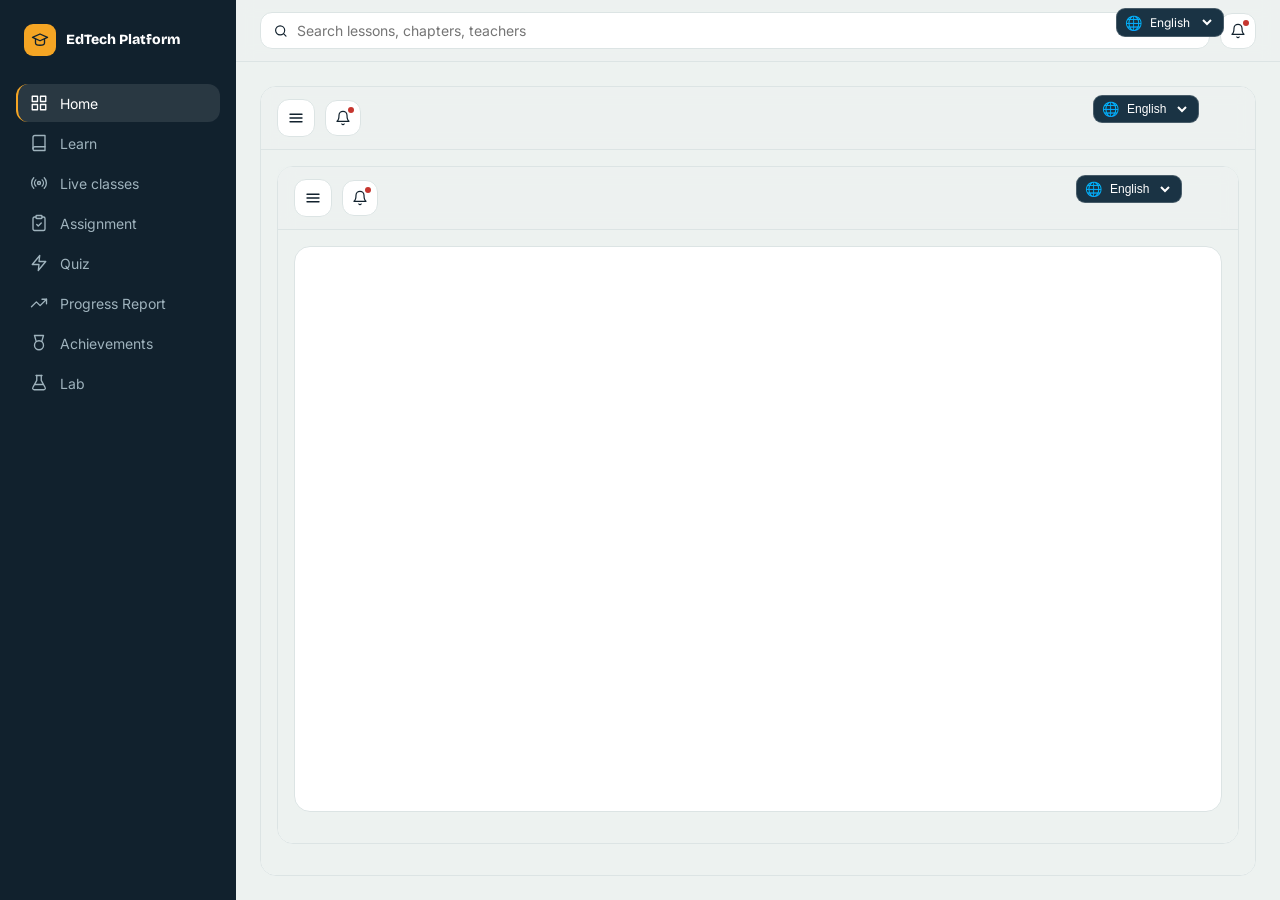
==== index.html @ 8cee45b8 "Full Website Recovery" ====
<!DOCTYPE html>
<html lang="en">
<head>
<meta charset="utf-8" />
<meta name="viewport" content="width=device-width, initial-scale=1" />
<title>EdTech Platform</title>
<style>
@import url('https://fonts.googleapis.com/css2?family=Bricolage+Grotesque:opsz,wght@12..96,500;12..96,700;12..96,800&family=Inter:wght@400;500;600&family=IBM+Plex+Mono:wght@400;500&display=swap');

:root{
  --ink:#11212D; --slate:#5A6B78; --mute:#8A99A3; --line:#DCE4E4;
  --canvas:#EDF2F0; --card:#FFFFFF; --teal:#0E7C6B; --tealSoft:#E2F0EC;
  --marigold:#F5A524; --marigoldSoft:#FDF1D9; --vermilion:#C6362F; --redSoft:#FBE7E5;
  --display:'Bricolage Grotesque','Trebuchet MS',sans-serif;
  --body:'Inter',system-ui,-apple-system,sans-serif;
  --mono:'IBM Plex Mono',ui-monospace,monospace;
}
*{box-sizing:border-box;margin:0;padding:0;-webkit-font-smoothing:antialiased}
body{background:var(--canvas);font-family:var(--body);color:var(--ink)}
button{font:inherit;cursor:pointer;border:none;background:none;color:inherit}
input{font:inherit}
:focus-visible{outline:2px solid var(--teal);outline-offset:2px;border-radius:6px}

.mono{font-family:var(--mono)}
.display{font-family:var(--display)}
.eyebrow{font-family:var(--mono);font-size:11px;letter-spacing:.14em;text-transform:uppercase;color:var(--mute)}
.eyebrow.teal{color:var(--teal)}
.muted{color:var(--slate);font-size:14px}
.small{font-size:12px;color:var(--slate);font-family:var(--mono)}

.shell{display:flex;min-height:100vh}
.side{position:sticky;top:0;height:100vh;width:236px;flex-shrink:0;background:var(--ink);padding:16px;display:flex;flex-direction:column}
.brand{display:flex;gap:10px;align-items:center;padding:8px 8px 0}
.brand-mark{width:32px;height:32px;border-radius:9px;background:var(--marigold);display:grid;place-items:center;color:var(--ink)}
.brand h1{font-family:var(--display);font-size:14px;font-weight:800;color:#fff;line-height:1.2}
.brand p{font-family:var(--mono);font-size:10px;letter-spacing:.12em;color:#7D94A0}
.nav{margin-top:28px;display:flex;flex-direction:column;gap:2px}
.nav button{display:flex;align-items:center;gap:12px;padding:10px 12px;border-radius:12px;color:#9FB3BD;font-size:14px;border-left:2px solid transparent;text-align:left;width:100%}
.nav button.on{background:rgba(255,255,255,.10);color:#fff;border-left-color:var(--marigold)}
.whoami{margin-top:auto;background:rgba(255,255,255,.06);border-radius:12px;padding:12px}
.whoami .n{color:#fff;font-size:14px;font-weight:500;margin-top:4px}
.whoami .m{color:#9FB3BD;font-size:12px}

.main{flex:1;min-width:0}
header.top{position:sticky;top:0;z-index:30;background:rgba(237,242,240,.93);backdrop-filter:blur(8px);border-bottom:1px solid var(--line)}
.toprow{display:flex;align-items:center;gap:10px;padding:12px 24px}
.search{flex:1;display:flex;align-items:center;gap:8px;background:var(--card);border:1px solid var(--line);border-radius:12px;padding:9px 12px}
.search input{border:none;background:none;outline:none;width:100%;font-size:14px;color:var(--ink)}
.seg{display:flex;background:var(--card);border:1px solid var(--line);border-radius:12px;padding:2px}
.seg button{padding:6px 10px;border-radius:9px;font-size:12px;color:var(--slate)}
.seg button.on{background:var(--ink);color:#fff}
.iconbtn{background:var(--card);border:1px solid var(--line);border-radius:12px;padding:9px;position:relative;display:grid;place-items:center}
.dot{position:absolute;top:6px;right:6px;width:6px;height:6px;border-radius:99px;background:var(--vermilion)}
.notifwrap{position:relative}
.qmprof{position:relative;margin-left:10px;flex:none}
.qmprof[hidden]{display:none}
.qmav{width:38px;height:38px;border-radius:50%;border:2px solid var(--line);padding:0;overflow:hidden;cursor:pointer;background:linear-gradient(135deg,#7f5cff,#b44dff);color:#fff;font:700 15px var(--display,sans-serif);display:grid;place-items:center}
.qmav img{width:100%;height:100%;object-fit:cover;display:block}
.qmav.big{width:44px;height:44px;cursor:default;flex:none}
.qmmenu{position:absolute;right:0;top:46px;min-width:220px;background:var(--card);border:1px solid var(--line);border-radius:14px;box-shadow:0 12px 32px rgba(15,30,35,.14);padding:12px;z-index:60}
.qmmenu[hidden]{display:none}
.qmhead{display:flex;gap:10px;align-items:center;margin-bottom:8px}
.qmhead b{display:block;font-size:14px}.qmhead span{font-size:11px;color:var(--mute);word-break:break-all}
.qmmenu>button{display:block;width:100%;text-align:left;padding:9px 10px;border-radius:8px;font-size:14px}
.qmmenu>button:hover{background:var(--bg)}
.notifpanel{position:absolute;top:calc(100% + 8px);right:0;width:300px;max-width:80vw;background:var(--card);border:1px solid var(--line);border-radius:14px;box-shadow:0 12px 32px rgba(15,30,35,.14);padding:14px;z-index:40}
.notifitem{display:flex;gap:10px;padding:10px 0;border-bottom:1px solid var(--line)}
.notifitem:last-child{border-bottom:none}
.notifitem .ic{flex-shrink:0;width:32px;height:32px;border-radius:99px;background:var(--tealSoft);display:grid;place-items:center;color:var(--teal)}
.roles{display:flex;align-items:center;gap:8px;padding:0 24px 12px;overflow-x:auto}
.chip{flex-shrink:0;border:1px solid var(--line);background:var(--card);color:var(--slate);border-radius:99px;padding:6px 14px;font-size:12px}
.chip.on{background:var(--tealSoft);border-color:var(--teal);color:var(--teal)}
.burger{display:none}
.mobnav{display:none;background:var(--ink);padding:12px;border-top:1px solid rgba(255,255,255,.08)}

main{padding:24px}
.pagehead{margin-bottom:20px}
.pagehead h2{font-family:var(--display);font-size:30px;font-weight:800;letter-spacing:-.02em;margin-top:4px}

.card{background:var(--card);border:1px solid var(--line);border-radius:16px;overflow:hidden}
.p20{padding:20px}.p24{padding:24px}.p0{padding:0}
.ytthumb{position:relative;width:100%;aspect-ratio:16/9;background-size:cover;background-position:center;cursor:pointer}
.ytthumb::after{content:"";position:absolute;inset:0;background:rgba(17,33,45,.15);transition:background .18s ease}
.ytthumb:hover::after{background:rgba(17,33,45,.32)}
.ytplay{position:absolute;top:50%;left:50%;transform:translate(-50%,-50%);width:52px;height:52px;border-radius:99px;background:rgba(255,255,255,.94);color:var(--ink);display:grid;place-items:center;box-shadow:0 4px 14px rgba(0,0,0,.25)}
.vmodal{position:fixed;inset:0;background:rgba(17,33,45,.72);z-index:100;display:flex;align-items:center;justify-content:center;padding:20px}
.vmodal-box{background:#000;border-radius:14px;overflow:hidden;width:100%;max-width:860px}
.vmodal-head{display:flex;align-items:center;justify-content:space-between;padding:12px 16px;background:var(--ink)}
.vmodal-head h4{color:#fff;font-size:14px;font-weight:500;overflow:hidden;text-overflow:ellipsis;white-space:nowrap}
.vmodal-close{color:#fff;background:rgba(255,255,255,.12);border-radius:8px;padding:6px 10px}
.vmodal iframe{width:100%;aspect-ratio:16/9;display:block;border:none}
/* ── auth ── */
.auth-bg{min-height:100vh;background:var(--ink);display:flex;align-items:center;justify-content:center;padding:24px;
  background-image:radial-gradient(ellipse at 20% 50%,rgba(14,124,107,.18) 0%,transparent 60%),
                   radial-gradient(ellipse at 80% 20%,rgba(245,165,36,.10) 0%,transparent 55%)}
.auth-box{background:var(--card);border-radius:20px;padding:40px;width:100%;max-width:440px;box-shadow:0 24px 64px rgba(0,0,0,.35)}
.auth-brand{display:flex;align-items:center;gap:12px;margin-bottom:28px}
.auth-brand-name{font-family:var(--display);font-size:16px;font-weight:800;color:var(--ink)}
.auth-brand-sub{font-family:var(--mono);font-size:10px;letter-spacing:.12em;color:var(--mute)}
.auth-brand .brand-mark{width:42px;height:42px;border-radius:12px;background:var(--marigold);display:grid;place-items:center;color:var(--ink);flex-shrink:0}
.auth-title{font-family:var(--display);font-size:26px;font-weight:800;color:var(--ink);letter-spacing:-.02em}
.auth-sub{font-size:14px;color:var(--slate);margin-top:6px;margin-bottom:24px}
.auth-error{background:var(--redSoft);border:1px solid var(--vermilion);color:var(--vermilion);border-radius:10px;padding:10px 14px;font-size:13px;margin-bottom:16px}
.auth-form{display:flex;flex-direction:column;gap:14px}
.auth-field{display:flex;flex-direction:column;gap:5px;flex:1}
.auth-field label{font-size:12px;font-weight:600;color:var(--slate);letter-spacing:.02em}
.auth-field input,.auth-field select{border:1.5px solid var(--line);border-radius:10px;padding:10px 13px;font-size:14px;color:var(--ink);background:var(--canvas);outline:none;transition:border-color .18s}
.auth-field input:focus,.auth-field select:focus{border-color:var(--teal);background:#fff}
.auth-row{display:flex;gap:12px}
.auth-btn{margin-top:4px;background:var(--teal);color:#fff;border-radius:12px;padding:13px;font-size:15px;font-weight:600;font-family:var(--display);cursor:pointer;border:none;display:flex;align-items:center;justify-content:center;gap:8px;transition:background .18s,transform .18s}
.auth-btn:hover{background:#0a6458;transform:translateY(-1px)}
.auth-btn:active{transform:none}
.auth-switch{text-align:center;font-size:13px;color:var(--slate);margin-top:20px}
.auth-switch a{color:var(--teal);font-weight:600;text-decoration:none}
.auth-spinner{width:14px;height:14px;border:2px solid rgba(255,255,255,.3);border-top-color:#fff;border-radius:99px;animation:spin .7s linear infinite;display:inline-block}
@keyframes spin{to{transform:rotate(360deg)}}
.auth-avatar{width:36px;height:36px;border-radius:99px;background:var(--marigold);color:var(--ink);font-family:var(--display);font-weight:800;font-size:16px;display:grid;place-items:center;margin-bottom:6px}
/* ── end auth ── */
.libbook{background:var(--canvas);border-radius:12px;padding:14px;display:flex;flex-direction:column;gap:8px}
.libcover{width:100%;aspect-ratio:3/4;border-radius:8px;display:flex;align-items:center;justify-content:center;color:#fff;font-family:var(--display);font-weight:800;text-align:center;padding:10px;font-size:13px;line-height:1.25}
.libgrid{display:grid;gap:14px;grid-template-columns:repeat(6,1fr)}
@media (max-width:1080px){.libgrid{grid-template-columns:repeat(3,1fr)}}
@media (max-width:620px){.libgrid{grid-template-columns:repeat(2,1fr)}}
.grid{display:grid;gap:20px}
.g2{grid-template-columns:1fr 1fr}
.g3{grid-template-columns:2fr 1fr}
.g4{grid-template-columns:repeat(4,1fr)}
.cards3{display:grid;gap:16px;grid-template-columns:repeat(3,1fr)}
.cards4{display:grid;gap:16px;grid-template-columns:repeat(4,1fr)}
.row{display:flex;align-items:center;gap:12px}
.between{display:flex;align-items:center;justify-content:space-between;gap:12px}
.stack{display:flex;flex-direction:column;gap:12px}
.wrap{display:flex;flex-wrap:wrap;gap:12px}
.mt4{margin-top:4px}.mt12{margin-top:12px}.mt16{margin-top:16px}.mt20{margin-top:20px}.mt24{margin-top:24px}

.btn{display:inline-flex;align-items:center;justify-content:center;gap:8px;border-radius:12px;padding:10px 16px;font-size:14px;font-weight:500;transition:transform .18s ease,background .18s ease}
.btn:hover{transform:translateY(-2px)}
.btn:active{transform:none}
.btn.solid{background:var(--ink);color:#fff}
.btn.teal{background:var(--teal);color:#fff}
.btn.ghost{background:transparent;color:var(--ink);border:1px solid var(--line)}
.btn.full{width:100%}

.tile{background:var(--canvas);border-radius:12px;padding:16px}
.tile .v{font-family:var(--display);font-size:26px;font-weight:800;margin-top:4px}
.tile .n{font-size:12px;color:var(--slate)}

.hero{background-image:repeating-linear-gradient(var(--canvas) 0 1px,transparent 1px 28px)}
.ribbonwrap{overflow-x:auto}
.ribbon{min-width:620px}
.ticks{position:relative;height:20px}
.ticks span{position:absolute;top:0;font-family:var(--mono);font-size:11px;color:var(--mute)}
.track{position:relative;background:var(--canvas);border-radius:12px;padding:10px 0}
.slots{position:relative;height:118px}
.slot{position:absolute;height:52px;border-radius:9px;padding:7px 10px;overflow:hidden;transition:transform .18s ease}
.slot:hover{transform:translateY(-2px)}
.slot .k{font-family:var(--mono);font-size:10px;letter-spacing:.08em;text-transform:uppercase}
.slot .t{font-size:13px;font-weight:500;white-space:nowrap;overflow:hidden;text-overflow:ellipsis}
.now{position:absolute;top:0;bottom:0;width:2px;background:var(--vermilion);z-index:5}
.now i{position:absolute;left:-4px;top:-4px;width:10px;height:10px;border-radius:99px;background:var(--vermilion);animation:pulse 2.4s ease-in-out infinite}
@keyframes pulse{0%,100%{opacity:1}50%{opacity:.3}}

.listrow{display:flex;align-items:center;gap:16px;background:var(--canvas);border-radius:12px;padding:12px;transition:transform .18s ease}
.listrow:hover{transform:translateY(-2px)}
.thumb{width:44px;height:44px;border-radius:10px;background:var(--ink);display:grid;place-items:center;color:#fff;flex-shrink:0}
.bar{height:6px;background:var(--canvas);border-radius:99px;overflow:hidden;flex:1}
.bar i{display:block;height:100%;background:var(--teal);border-radius:99px}
.spine{display:flex;align-items:center;gap:12px}
.spine .lbl{width:140px;flex-shrink:0;font-size:14px;overflow:hidden;text-overflow:ellipsis;white-space:nowrap}
.seg12{display:flex;gap:4px;flex:1}
.seg12 i{height:20px;flex:1;border-radius:3px;background:var(--canvas)}
.streak{display:flex;gap:3px;margin-top:12px}
.streak i{height:24px;flex:1;border-radius:3px;background:var(--tealSoft)}

.opt{display:flex;align-items:center;gap:12px;width:100%;text-align:left;border:1px solid var(--line);background:var(--card);border-radius:12px;padding:12px 16px;font-size:14px;transition:transform .15s ease}
.opt:hover{transform:translateY(-1px)}
.opt.on{border-color:var(--ink);background:var(--canvas)}
.opt.right{border-color:var(--teal);background:var(--tealSoft)}
.opt.wrong{border-color:var(--vermilion);background:var(--redSoft)}
.key{width:24px;height:24px;border-radius:7px;background:var(--canvas);display:grid;place-items:center;font-family:var(--mono);font-size:11px;color:var(--slate);flex-shrink:0}
.steps{display:flex;gap:4px;margin-top:12px}
.steps i{height:4px;flex:1;border-radius:99px;background:var(--canvas)}
.steps i.on{background:var(--ink)}

.divide>*+*{border-top:1px solid var(--line)}
.attend{display:flex;flex-wrap:wrap;gap:4px;margin-top:20px}
.attend i{width:16px;height:16px;border-radius:3px;background:var(--tealSoft)}
.note{background:var(--marigoldSoft);border-left:3px solid var(--marigold);border-radius:12px;padding:16px;font-size:14px}
.badge{width:44px;height:44px;border-radius:12px;display:grid;place-items:center}
.player{background:var(--ink);height:250px;display:grid;place-items:center;position:relative;border-radius:16px 16px 0 0}
.livetag{background:var(--vermilion);color:#fff;border-radius:99px;padding:4px 12px;display:inline-flex;align-items:center;gap:6px;font-family:var(--mono);font-size:11px;width:fit-content}
.livetag i{width:7px;height:7px;border-radius:99px;background:#fff;animation:pulse 2.4s ease-in-out infinite}
footer.legal{display:flex;flex-wrap:wrap;gap:16px;margin-top:40px;padding-top:20px;border-top:1px solid var(--line)}
/* ── lab ── */
.lab-grid{display:grid;gap:20px;grid-template-columns:repeat(2,1fr)}
@media(max-width:820px){.lab-grid{grid-template-columns:1fr}}
.lab-card{background:var(--card);border:1px solid var(--line);border-radius:20px;overflow:hidden;display:flex;flex-direction:column;transition:transform .18s ease,box-shadow .18s ease}
.lab-card:hover{transform:translateY(-3px);box-shadow:0 12px 32px rgba(17,33,45,.12)}
.lab-banner{height:140px;display:flex;align-items:center;justify-content:center;position:relative;overflow:hidden}
.lab-banner svg{opacity:.18;position:absolute;inset:0;width:100%;height:100%}
.lab-icon{width:64px;height:64px;border-radius:18px;display:grid;place-items:center;background:rgba(255,255,255,.2);backdrop-filter:blur(4px);position:relative;z-index:1}
.lab-body{padding:20px;flex:1;display:flex;flex-direction:column;gap:10px}
.lab-body h3{font-family:var(--display);font-size:18px;font-weight:800;letter-spacing:-.02em}
.lab-body p{font-size:13px;color:var(--slate);line-height:1.55;flex:1}
.lab-tags{display:flex;gap:6px;flex-wrap:wrap}
.lab-tag{font-family:var(--mono);font-size:10px;letter-spacing:.1em;text-transform:uppercase;padding:3px 8px;border-radius:99px;background:var(--canvas);color:var(--slate)}
.lab-open-btn{display:flex;align-items:center;justify-content:center;gap:8px;border-radius:12px;padding:11px 18px;font-size:14px;font-weight:600;color:#fff;transition:filter .18s ease;cursor:pointer;border:none;margin:0 20px 20px;font-family:var(--body)}
.lab-open-btn:hover{filter:brightness(1.1)}
/* lab iframe overlay */
.lab-modal{position:fixed;inset:0;z-index:200;display:flex;flex-direction:column;background:rgba(17,33,45,.88);backdrop-filter:blur(4px)}
.lab-modal-head{display:flex;align-items:center;justify-content:space-between;padding:12px 20px;background:var(--ink);flex-shrink:0}
.lab-modal-head h4{color:#fff;font-family:var(--display);font-size:15px;font-weight:700}
.lab-modal-close{color:#fff;background:rgba(255,255,255,.12);border-radius:10px;padding:8px 14px;font-size:13px;font-weight:500;display:flex;align-items:center;gap:6px}
.lab-modal iframe{flex:1;border:none;background:#fff}
.rise{animation:rise .45s cubic-bezier(.2,.7,.3,1) both}
@keyframes rise{from{opacity:0;transform:translateY(10px)}to{opacity:1;transform:none}}
::-webkit-scrollbar{width:7px;height:7px}::-webkit-scrollbar-thumb{background:#C9D4D4;border-radius:99px}

@media (max-width:1080px){
  .g3,.g2,.g4{grid-template-columns:1fr}
  .cards3,.cards4{grid-template-columns:1fr 1fr}
  .side{display:none}
  .burger{display:grid;place-items:center}
  .mobnav.open{display:block}
  .search{display:none}
  main{padding:16px}
  .toprow,.roles{padding-left:16px;padding-right:16px}
  .pagehead h2{font-size:24px}
}
@media (max-width:620px){
  .cards3,.cards4{grid-template-columns:1fr}
}
@media (prefers-reduced-motion:reduce){*{animation:none!important;transition:none!important}}

/* ── auth screen ── */
.auth-shell{min-height:100vh;display:flex;align-items:center;justify-content:center;background:var(--canvas);padding:20px}
.auth-box{background:var(--card);border:1px solid var(--line);border-radius:24px;width:100%;max-width:440px;overflow:hidden;box-shadow:0 8px 40px rgba(17,33,45,.10)}
.auth-hero{background:var(--ink);padding:32px 32px 28px;text-align:center}
.auth-logo{width:52px;height:52px;border-radius:14px;background:var(--marigold);display:inline-flex;align-items:center;justify-content:center;color:var(--ink);margin-bottom:16px}
.auth-hero h2{font-family:var(--display);font-size:22px;font-weight:800;color:#fff;margin-bottom:4px}
.auth-hero p{font-family:var(--mono);font-size:11px;letter-spacing:.12em;color:#7D94A0;text-transform:uppercase}
.auth-body{padding:28px 32px 32px}
.auth-tabs{display:flex;background:var(--canvas);border-radius:12px;padding:3px;margin-bottom:24px}
.auth-tabs button{flex:1;padding:8px;border-radius:9px;font-size:13px;font-weight:500;color:var(--slate);transition:background .18s,color .18s}
.auth-tabs button.on{background:var(--ink);color:#fff}
.field{display:flex;flex-direction:column;gap:6px;margin-bottom:16px}
.field label{font-size:12px;font-weight:600;color:var(--slate);font-family:var(--mono);letter-spacing:.06em;text-transform:uppercase}
.field input,.field select{border:1.5px solid var(--line);border-radius:10px;padding:11px 14px;font-size:14px;font-family:var(--body);color:var(--ink);background:var(--card);transition:border-color .18s;outline:none;width:100%}
.field input:focus,.field select:focus{border-color:var(--teal)}
.field select{appearance:none;background-image:url("data:image/svg+xml,%3Csvg xmlns='http://www.w3.org/2000/svg' width='16' height='16' viewBox='0 0 24 24' fill='none' stroke='%235A6B78' stroke-width='2'%3E%3Cpolyline points='6 9 12 15 18 9'/%3E%3C/svg%3E");background-repeat:no-repeat;background-position:right 12px center;padding-right:36px}
.field-row{display:grid;grid-template-columns:1fr 1fr;gap:12px}
.auth-err{background:var(--redSoft);border:1px solid #f5c6c4;border-radius:10px;padding:10px 14px;font-size:13px;color:var(--vermilion);margin-bottom:16px;display:none}
.auth-err.show{display:block}
.auth-btn{width:100%;padding:13px;border-radius:12px;background:var(--teal);color:#fff;font-size:15px;font-weight:600;font-family:var(--body);cursor:pointer;border:none;transition:background .18s,transform .18s;margin-top:4px}
.auth-btn:hover{background:#0a6558;transform:translateY(-1px)}
.auth-btn:active{transform:none}
.auth-switch{text-align:center;margin-top:18px;font-size:13px;color:var(--slate)}
.auth-switch button{color:var(--teal);font-weight:600;background:none;border:none;cursor:pointer;font:inherit}
.auth-divider{display:flex;align-items:center;gap:12px;margin:18px 0;color:var(--mute);font-size:12px;font-family:var(--mono)}
.auth-divider::before,.auth-divider::after{content:"";flex:1;height:1px;background:var(--line)}
</style>
<!-- Google Translate -->
<style>
.goog-te-banner-frame,.goog-te-balloon-frame,.goog-te-ftab-frame{display:none!important;}
.goog-text-highlight{background:none!important;box-shadow:none!important;}
body{top:0!important;position:static!important;}
#gt-picker{position:fixed;top:8px;right:56px;z-index:99999;
  display:flex;align-items:center;gap:4px;background:#1a3344;
  border:1px solid rgba(255,255,255,.2);border-radius:9px;padding:3px 8px;}
#gt-picker select{font-size:12px;color:#fff;background:transparent;
  border:none;outline:none;cursor:pointer;font-family:Inter,sans-serif;padding:2px 0;}
#gt-picker select option{color:#000;background:#fff;}
#gt-picker span{font-size:14px;}
/* Hide Google's own widget but keep engine running */
#_gt_root{position:fixed;bottom:0;right:0;width:1px;height:1px;overflow:hidden;opacity:0;pointer-events:none;}
</style>
</head>
<body>
<div id="app"></div>
<div id="_gt_root"></div>
<div id="gt-picker">
  <span>🌐</span>
  <select onchange="gtSet(this.value)" id="gt-sel">
    <option value="">English</option>
    <option value="ta">தமிழ்</option>
    <option value="hi">हिन्दी</option>
    <option value="fr">Français</option>
    <option value="de">Deutsch</option>
    <option value="es">Español</option>
    <option value="zh-CN">中文</option>
    <option value="ar">العربية</option>
    <option value="ja">日本語</option>
    <option value="ko">한국어</option>
  </select>
</div>
<script>
// Google Translate integration
var _gtReady=false;
function googleTranslateElementInit(){
  new google.translate.TranslateElement({
    pageLanguage:'en',
    autoDisplay:false,
    multilanguagePage:false
  },'_gt_root');
  _gtReady=true;
  // If a language was pending, apply it now
  var pending=sessionStorage.getItem('gt_pending');
  if(pending){sessionStorage.removeItem('gt_pending');_applyLang(pending);}
}
function _applyLang(lang){
  var el=document.querySelector('.goog-te-combo');
  if(!el){
    // retry up to 20 times (2s total)
    var tries=0;
    var iv=setInterval(function(){
      el=document.querySelector('.goog-te-combo');
      if(el||(++tries>20)){clearInterval(iv);if(el)_doSelect(el,lang);}
    },100);
    return;
  }
  _doSelect(el,lang);
}
function _doSelect(el,lang){
  el.value=lang||'en';
  el.dispatchEvent(new Event('change'));
  // Update our picker to match
  var s=document.getElementById('gt-sel');
  if(s)s.value=lang||'';
}
function gtSet(lang){
  if(_gtReady){
    _applyLang(lang);
    return;
  }
  // Engine not loaded yet — store and reload
  if(lang){
    sessionStorage.setItem('gt_pending',lang);
    // Set cookie so engine loads into correct language on reload
    var v='/en/'+lang;
    document.cookie='googtrans='+v+'; path=/';
  } else {
    sessionStorage.removeItem('gt_pending');
    document.cookie='googtrans=; path=/; expires=Thu,01 Jan 1970 00:00:00 GMT';
  }
  location.reload();
}
// On page load: if GT engine already active (from cookie), sync picker
window.addEventListener('load',function(){
  setTimeout(function(){
    var el=document.querySelector('.goog-te-combo');
    if(el){
      var s=document.getElementById('gt-sel');
      if(s&&el.value&&el.value!=='en')s.value=el.value;
    }
  },1500);
});
</script>
<script src="https://translate.google.com/translate_a/element.js?cb=googleTranslateElementInit"></script>

<script>
/* Load assignment and quiz data */
window.ASSIGNMENTS={};
fetch('assignments.json').then(r=>{if(!r.ok)throw 0;return r.json();}).then(d=>{window.ASSIGNMENTS=d;}).catch(()=>{
  /* .json not allowed on some free hosts (e.g. Neocities): load the same data from assignments.js instead */
  var sc=document.createElement('script');sc.src='assignments.js';
  sc.onload=function(){if(window.state&&state.view==='assess')render();};
  document.head.appendChild(sc);
});
window.QUIZZES={};
fetch('quizzes.json').then(r=>r.json()).then(d=>{window.QUIZZES=d;if(state&&state.view==='quiz')render();}).catch(()=>{});

/* ─────────── icons ─────────── */
const S = (p, sz) => '<svg width="'+(sz||18)+'" height="'+(sz||18)+'" viewBox="0 0 24 24" fill="none" stroke="currentColor" stroke-width="1.8" stroke-linecap="round" stroke-linejoin="round">'+p+'</svg>';
const I = {
  grid:  s=>S('<rect x="3" y="3" width="7" height="7"/><rect x="14" y="3" width="7" height="7"/><rect x="14" y="14" width="7" height="7"/><rect x="3" y="14" width="7" height="7"/>',s),
  book:  s=>S('<path d="M4 19.5A2.5 2.5 0 0 1 6.5 17H20"/><path d="M6.5 2H20v20H6.5A2.5 2.5 0 0 1 4 19.5v-15A2.5 2.5 0 0 1 6.5 2z"/>',s),
  radio: s=>S('<circle cx="12" cy="12" r="2"/><path d="M16.2 7.8a6 6 0 0 1 0 8.4M7.8 16.2a6 6 0 0 1 0-8.4M19 5a10 10 0 0 1 0 14M5 19A10 10 0 0 1 5 5"/>',s),
  clip:  s=>S('<rect x="8" y="2" width="8" height="4" rx="1"/><path d="M16 4h2a2 2 0 0 1 2 2v14a2 2 0 0 1-2 2H6a2 2 0 0 1-2-2V6a2 2 0 0 1 2-2h2"/><path d="M9 14l2 2 4-4"/>',s),
  trend: s=>S('<polyline points="22 7 13.5 15.5 8.5 10.5 2 17"/><polyline points="16 7 22 7 22 13"/>',s),
  medal: s=>S('<circle cx="12" cy="15" r="6"/><path d="M8.2 9.5 6 2h12l-2.2 7.5"/>',s),
  search:s=>S('<circle cx="11" cy="11" r="7"/><path d="m20 20-3.5-3.5"/>',s),
  bell:  s=>S('<path d="M18 8a6 6 0 1 0-12 0c0 7-3 9-3 9h18s-3-2-3-9"/><path d="M13.7 21a2 2 0 0 1-3.4 0"/>',s),
  play:  s=>S('<polygon points="6 3 20 12 6 21 6 3" fill="currentColor" stroke="none"/>',s),
  chev:  s=>S('<polyline points="9 18 15 12 9 6"/>',s),
  clock: s=>S('<circle cx="12" cy="12" r="9"/><polyline points="12 7 12 12 15 14"/>',s),
  check: s=>S('<circle cx="12" cy="12" r="9"/><polyline points="8 12.5 11 15.5 16 9.5"/>',s),
  cross: s=>S('<circle cx="12" cy="12" r="9"/><path d="m9 9 6 6M15 9l-6 6"/>',s),
  down:  s=>S('<path d="M12 3v12"/><polyline points="7 11 12 16 17 11"/><path d="M4 20h16"/>',s),
  users: s=>S('<circle cx="9" cy="8" r="3.5"/><path d="M2.5 20a6.5 6.5 0 0 1 13 0"/><path d="M16 5.2a3.5 3.5 0 0 1 0 6.6M18 14.5a6.5 6.5 0 0 1 3.5 5.5"/>',s),
  shield:s=>S('<path d="M12 2 4 5.5v6c0 5 3.4 9.2 8 10.5 4.6-1.3 8-5.5 8-10.5v-6z"/><polyline points="9 12 11 14 15 10"/>',s),
  globe: s=>S('<circle cx="12" cy="12" r="9"/><path d="M3 12h18M12 3a15 15 0 0 1 0 18a15 15 0 0 1 0-18"/>',s),
  cap:   s=>S('<path d="M2 8.5 12 4l10 4.5-10 4.5z"/><path d="M6 11v5c0 1.7 2.7 3 6 3s6-1.3 6-3v-5"/>',s),
  star:  s=>S('<polygon points="12 3 14.6 9.1 21 9.7 16.2 14 17.6 20.3 12 17 6.4 20.3 7.8 14 3 9.7 9.4 9.1"/>',s),
  trophy:s=>S('<path d="M7 4h10v6a5 5 0 0 1-10 0z"/><path d="M17 5h3v2a3 3 0 0 1-3 3M7 5H4v2a3 3 0 0 0 3 3"/><path d="M10 15h4l1 5H9z"/>',s),
  flask: s=>S('<path d="M9 2v6.5L3.8 18A2 2 0 0 0 5.6 21h12.8a2 2 0 0 0 1.8-3L15 8.5V2"/><path d="M8 2h8M6.5 14h11"/>',s),
  spark: s=>S('<path d="M12 2.5 14 9l6.5 2-6.5 2-2 6.5-2-6.5L3.5 11 10 9z"/>',s),
  cal:   s=>S('<rect x="3" y="5" width="18" height="16" rx="2"/><path d="M3 10h18M8 3v4M16 3v4"/>',s),
  arrow: s=>S('<path d="M4 12h15"/><polyline points="13 6 19 12 13 18"/>',s),
  menu:  s=>S('<path d="M4 7h16M4 12h16M4 17h16"/>',s),
  close: s=>S('<path d="M6 6l12 12M18 6L6 18"/>',s),
  bolt:  s=>S('<polygon points="13 2 3 14 12 14 11 22 21 10 12 10 13 2"/>',s),
};

/* ─────────── content ─────────── */
const STR = {
  en:{home:"Home",learn:"Learn",live:"Live classes",assess:"Assignment",quiz:"Quiz",progress:"Progress Report",awards:"Achievements",lab:"Lab",
      search:"Search lessons, chapters, teachers",greet:"Good morning",cont:"Continue learning",join:"Join now",
      day:"Your day",mastery:"Subject mastery",streak:"day streak",all:"View all",start:"Start",resume:"Resume",viewas:"View as",
      submit:"Submit Assignment",viewAns:"View Answer Key",hideAns:"Hide Answers",pending:"Pending",submitted:"Submitted",
      startQuiz:"Start Quiz",nextQ:"Next",checkQ:"Check Answer",retake:"Retake",finish:"Finish"},
  ta:{home:"முகப்பு",learn:"கற்க",live:"நேரடி வகுப்பு",assess:"பணி",quiz:"வினாடி வினா",progress:"முன்னேற்ற அறிக்கை",awards:"சாதனைகள்",lab:"ஆய்வகம்",
      search:"பாடங்கள், அத்தியாயங்களைத் தேடுங்கள்",greet:"காலை வணக்கம்",cont:"தொடர்ந்து கற்க",join:"இணைக",
      day:"உங்கள் நாள்",mastery:"பாட தேர்ச்சி",streak:"நாள் தொடர்ச்சி",all:"அனைத்தும்",start:"தொடங்கு",resume:"தொடர்",viewas:"பார்வை",
      submit:"பணி சமர்ப்பி",viewAns:"விடை காட்டு",hideAns:"விடை மறை",pending:"நிலுவை",submitted:"சமர்ப்பிக்கப்பட்டது",
      startQuiz:"வினாவை தொடங்கு",nextQ:"அடுத்து",checkQ:"சரிபார்",retake:"மீண்டும்",finish:"முடி"},
  hi:{home:"होम",learn:"सीखें",live:"लाइव कक्षा",assess:"असाइनमेंट",quiz:"क्विज़",progress:"प्रगति रिपोर्ट",awards:"उपलब्धियाँ",lab:"प्रयोगशाला",
      search:"पाठ, अध्याय, शिक्षक खोजें",greet:"सुप्रभात",cont:"सीखना जारी रखें",join:"अभी जुड़ें",
      day:"आपका दिन",mastery:"विषय दक्षता",streak:"दिन की लय",all:"सभी देखें",start:"शुरू करें",resume:"जारी रखें",viewas:"देखें",
      submit:"असाइनमेंट जमा करें",viewAns:"उत्तर देखें",hideAns:"उत्तर छुपाएं",pending:"लंबित",submitted:"जमा किया",
      startQuiz:"क्विज़ शुरू करें",nextQ:"अगला",checkQ:"जाँचें",retake:"फिर से",finish:"समाप्त करें"},
};

const SCHEDULE = [
  {s:8.0,e:8.75,t:"Algebra: Linear Equations",k:"live",by:"S. Rajkumar"},
  {s:9.0,e:9.75,t:"Photosynthesis — Virtual Lab",k:"lab",by:"Meera Nair"},
  {s:10.25,e:11.0,t:"English: Persuasive Writing",k:"video",by:"Recorded"},
  {s:11.5,e:12.25,t:"Coding: Loops in Python",k:"live",by:"A. Balaji"},
  {s:14.0,e:14.5,t:"Unit Test — Social Studies",k:"test",by:"Timed, 30 min"},
  {s:15.0,e:15.75,t:"Financial Literacy: Budgeting",k:"video",by:"Recorded"},
];
const KIND = {
  live:{bg:"var(--tealSoft)",bar:"var(--teal)",tag:"Live"},
  lab:{bg:"var(--marigoldSoft)",bar:"var(--marigold)",tag:"Lab"},
  video:{bg:"#EEF2F1",bar:"var(--slate)",tag:"Recorded"},
  test:{bg:"var(--redSoft)",bar:"var(--vermilion)",tag:"Timed test"},
};
/* ── Courses ── */
const COURSES = [
  {t:"Linear Equations — Chapter 2",sub:"Mathematics",d:18,l:45},
  {t:"Photosynthesis and Respiration",sub:"Science",d:32,l:60},
  {t:"The French Revolution",sub:"History",d:10,l:40},
  {t:"Python Fundamentals",sub:"Coding",d:5,l:30},
];
/* ── Timetable rules (mirrors the xlsx: one teacher per weekday, 2 periods 08:00–09:20) ── */
const TIMETABLE = {
  1: { teacher:"S. Rajkumar",  sub:"Mathematics",    meet:"QEPlatform-Maths",
       classes:[
         {cls:"6-A",  grade:6,  book:"Ganita Prakash",              topic:"Perimeter and Area — Chapter 6",           obj:"Understand perimeter and area of rectangles and squares with real-world problems.",       topics:["Perimeter of rectangles","Area calculation","Comparison of shapes","Word problems"],keyPoints:["Perimeter = sum of all sides","Area of rectangle = l × b","Always write units in the answer"],formulas:["P = 2(l + b)","A = l × b"],prepare:["Bring Chapter 6 textbook","Try 3 perimeter problems before class"]},
         {cls:"10-A", grade:10, book:"Mathematics",                  topic:"Introduction to Trigonometry — Chapter 8", obj:"Build understanding of trigonometric ratios and apply them to right-angled triangles.",    topics:["Trigonometric ratios","Complementary angles","Identities overview","Exercise 8.1"],keyPoints:["sin θ = opposite/hypotenuse","cos θ = adjacent/hypotenuse","Memorise sin 0°, 30°, 45°, 60°, 90°"],formulas:["sin²θ + cos²θ = 1","tan θ = sin θ / cos θ"],prepare:["Revise Pythagoras theorem","Bring log tables if available"]},
       ]},
  2: { teacher:"A. Balaji",    sub:"Computer Science / IP", meet:"QEPlatform-CS",
       classes:[
         {cls:"11-A", grade:11, book:"Computer Science (Class 11)",     topic:"Strings — Chapter 8",                     obj:"Master Python string operations including indexing, slicing and built-in methods.",          topics:["String indexing","Slicing","String methods","Concatenation & repetition"],keyPoints:["Strings are immutable","Index starts at 0","Negative indexing goes from end"],formulas:["s[start:stop:step]","len(s), s.upper(), s.lower()"],prepare:["Have Python (IDLE or Replit) ready","Update practical file"]},
         {cls:"12-A", grade:12, book:"Informatics Practices (Class 12)", topic:"Plotting Data using Matplotlib — Ch 4",   obj:"Create and customise line plots using Matplotlib in Python.",                               topics:["plot() function","Labels and title","Customising colour, marker, linestyle","Saving figures"],keyPoints:["Always label axes","plt.show() renders the graph","Use plt.savefig() to export"],formulas:["plt.plot(x, y, color='blue', marker='o')","plt.xlabel() / plt.ylabel()"],prepare:["Update practical file","Write 2 programs on today's topic"]},
       ]},
  3: { teacher:"Meera Nair",   sub:"Science",        meet:"QEPlatform-Science",
       classes:[
         {cls:"6-A",  grade:6,  book:"Curiosity",                     topic:"Temperature and its Measurement — Ch 7",   obj:"Understand how temperature is measured and the correct use of thermometers.",               topics:["Hot and cold","Clinical thermometer","Laboratory thermometer","Precautions"],keyPoints:["Thermometers measure heat energy level","Normal body temp ≈ 37 °C","Read at eye level"],formulas:["°C = (°F − 32) × 5/9"],prepare:["Read Chapter 7 pages 80–88","Solve back exercise Q1–3"]},
         {cls:"10-A", grade:10, book:"Science",                        topic:"Light – Reflection and Refraction — Ch 9", obj:"Apply laws of reflection and understand image formation by spherical mirrors.",               topics:["Laws of reflection","Concave & convex mirrors","Image formation","Mirror formula"],keyPoints:["Angle of incidence = angle of reflection","Real images form in front of the mirror","Virtual images are behind"],formulas:["1/f = 1/v + 1/u","m = −v/u"],prepare:["Draw a ray diagram for a concave mirror","Revise sign convention"]},
       ]},
  4: { teacher:"L. Fernandes", sub:"English",        meet:"QEPlatform-English",
       classes:[
         {cls:"6-A",  grade:6,  book:"Poorvi",                        topic:"Unit 3: Nurturing Nature",                 obj:"Develop reading comprehension and vocabulary through Neem Baba and related poems.",         topics:["Reading comprehension","Vocabulary in context","Poetry appreciation","Grammar exercise"],keyPoints:["Identify theme vs. topic","Poetic devices: personification, imagery","Use context clues for unfamiliar words"],formulas:[],prepare:["Read the lesson once at home","Note 5 unfamiliar words and look them up"]},
         {cls:"10-A", grade:10, book:"First Flight & Footprints without Feet", topic:"Glimpses of India — Chapter 5",  obj:"Analyse the three-part travelogue and practise answer-writing for board exams.",             topics:["A Baker from Goa","Coorg","Tea from Assam","Board-style answers"],keyPoints:["Each part has a distinct cultural focus","Use textual evidence in answers","Vary vocabulary — avoid repeating 'beautiful'"],formulas:[],prepare:["Read the lesson once","Attempt textbook Q1–3 on your own"]},
       ]},
  5: { teacher:"P. Anitha",    sub:"Social Studies", meet:"QEPlatform-SST",
       classes:[
         {cls:"6-A",  grade:6,  book:"Exploring Society: India and Beyond", topic:"India's Cultural Roots — Chapter 7", obj:"Explore the origins of Indian civilisation through Vedic culture, Buddhism and Jainism.",    topics:["The Vedas","The Buddha's teachings","Jainism and Mahavira","Cultural legacy"],keyPoints:["The Rig Veda is the oldest","Buddhism spread along trade routes","Jainism emphasises non-violence (ahimsa)"],formulas:[],prepare:["Read Chapter 7","Make a rough mind-map before class"]},
         {cls:"10-A", grade:10, book:"History, Geography, Political Science & Economics (Class 10)", topic:"The Age of Industrialisation — Ch 4", obj:"Trace how industrialisation developed in Britain and then in India.", topics:["Proto-industrialisation","Factory system","Indian textiles","Impact on artisans"],keyPoints:["Hand production preceded factory production","Indian textiles faced stiff competition","New labour relations emerged in factories"],formulas:[],prepare:["Read Ch 4 pages 80–92","Mark dates and events on a timeline"]},
       ]},
};

/* ── Holidays (matches the xlsx Calendar tab) ── */
const SCHOOL_HOLIDAYS = new Set([
  "2026-10-02","2026-10-19","2026-10-20",
  "2026-11-09","2026-11-10",
]);
function isHoliday(d){ const s=d.toISOString().slice(0,10); return SCHOOL_HOLIDAYS.has(s)||(d.getDay()===0||d.getDay()===6); }

/* ── Generate LIVE_SCHEDULE dynamically from today's date ── */
function buildSchedule(){
  const now = new Date();
  const fmt = d => d.toLocaleDateString('en-IN',{weekday:'short',day:'numeric',month:'short'});
  const fmtTime = (h,m) => { const ap=h>=12?'PM':'AM'; const hh=h>12?h-12:h||12; return hh+':'+(m<10?'0'+m:m)+' '+ap; };

  // find the next 6 school days starting from today
  const schoolDays=[];
  let cursor=new Date(now); cursor.setHours(0,0,0,0);
  while(schoolDays.length<6){
    const dow=cursor.getDay();
    if(dow>=1&&dow<=5&&!isHoliday(cursor)) schoolDays.push(new Date(cursor));
    cursor.setDate(cursor.getDate()+1);
  }

  const schedule=[];
  schoolDays.forEach((day,si)=>{
    const dow=day.getDay(); // 1–5
    const tt=TIMETABLE[dow];
    if(!tt) return;
    const dateStr=fmt(day);
    const isToday=day.toDateString()===now.toDateString();

    tt.classes.forEach((cls,pi)=>{
      // Period 1: 08:00–08:40  Period 2: 08:40–09:20
      const startH=8, startM=pi===0?0:40, endH=8, endM=pi===0?40:80%60;
      const timeStr=fmtTime(startH, startM);
      const endStr =fmtTime(endH+(pi===1?1:0), endM===80%60&&pi===1?20:endM);
      const nowMin=now.getHours()*60+now.getMinutes();
      const classStart=startH*60+startM;
      const classEnd=(pi===0?8*60+40:9*60+20);
      const live=isToday&&nowMin>=classStart&&nowMin<classEnd;

      schedule.push({
        id:`ls-${day.toISOString().slice(0,10)}-p${pi+1}`,
        sub: pi===0&&dow===2?'Computer Science': pi===1&&dow===2?'Informatics Practices': tt.sub,
        t: cls.topic,
        teacher: tt.teacher,
        date: dateStr,
        time: timeStr,
        dur: '40 min',
        live: live,
        meet: 'https://meet.jit.si/'+tt.meet+'-'+cls.cls.replace('-',''),
        cls: cls.cls,
        grade: cls.grade,
        notes:{
          objective: cls.obj,
          topics:    cls.topics,
          keyPoints: cls.keyPoints,
          formulas:  cls.formulas,
          prepare:   cls.prepare,
        }
      });
    });
  });
  return schedule;
}
const LIVE_SCHEDULE = buildSchedule();

const SUBJECTS = [
  {n:"Mathematics",m:82,c:14,d:11,h:"var(--teal)"},
  {n:"Science",m:74,c:16,d:11,h:"var(--teal)"},
  {n:"English",m:91,c:12,d:11,h:"var(--teal)"},
  {n:"Social Studies",m:63,c:15,d:9,h:"var(--marigold)"},
  {n:"Computer Science",m:88,c:10,d:9,h:"var(--teal)"},
  {n:"Tamil",m:79,c:12,d:9,h:"var(--teal)"},
  {n:"Financial Literacy",m:45,c:8,d:3,h:"var(--vermilion)"},
  {n:"Life Skills",m:68,c:9,d:6,h:"var(--marigold)"},
];
/* ── YouTube playlists by grade (auto-selected from user's grade) ── */
const GRADE_PLAYLISTS = {
  1:[
    {sub:"Maths",      t:"Addition and Subtraction",          by:"Khan Academy",   list:"PLSQl0a2vh4HDGBPpSf1oJdaRSa33SxbMf"},
    {sub:"Maths",      t:"Math for 1st Grade",                by:"Kids Academy",   list:"PLiMIqKsOLxPyPlp6jqHpcLbQO3XLdZzJk"},
    {sub:"English",    t:"Phonics First Steps (Alphablocks)",  by:"BBC Alphablocks",list:"PLSW2D61TnopTdy7cNOSbBJS0bpajBjAVJ"},
    {sub:"English",    t:"Class 1 English Complete Course",   by:"Magnet Brains",  list:"PLVLoWQFkZbhUgWG86tMtoodU40io7KFWZ"},
    {sub:"Maths",      t:"Class 1 Maths",                     by:"Magnet Brains",  list:"PLVLoWQFkZbhX0yhin2ynxbUciVLaA_5CW"},
    {sub:"Science/EVS",t:"1st Grade Science Lessons",         by:"Homeschool Pop", list:"PLNmq_T1B9ljLInH1JhP0EQu3y1EJltTSU"},
    {sub:"Science/EVS",t:"Class 1 EVS Full Chapter Videos",   by:"Magnet Brains",  list:"PLVLoWQFkZbhVjuuiOJ7wOZC1QkUzHSHHw"},
  ],
  2:[
    {sub:"Maths",       t:"Addition & Subtraction within 100", by:"Khan Academy",   list:"PLSQl0a2vh4HANBZUWi_685KtRECBh31sj"},
    {sub:"Maths",       t:"Math — 2nd Grade",                  by:"Kids Academy",   list:"PLiMIqKsOLxPyhrf3_4iVelJtO7hOGZJ4H"},
    {sub:"English",     t:"Grammar — 2nd Grade",               by:"Kids Academy",   list:"PLiMIqKsOLxPw92OcaIYat3MEu_v61P8hc"},
    {sub:"English",     t:"Long Vowels Phonics (Alphablocks)",  by:"BBC Alphablocks",list:"PLSW2D61TnopTvTxScjdHlxlBcRYjJreH2"},
    {sub:"Science",     t:"2nd Grade Science Lesson Videos",   by:"Homeschool Pop", list:"PLNmq_T1B9ljLp6Ml9HqA5H_7GziVGaEnt"},
    {sub:"Social Studies",t:"Social Studies Adventures",       by:"Homeschool Pop", list:"PLNmq_T1B9ljLHEDh7kWbcYOs2APduqalc"},
  ],
  3:[
    {sub:"Maths",       t:"3rd Grade Maths",                   by:"Khan Academy",   list:"PLSQl0a2vh4HBWaIqqKWiBYG13KlChPd1M"},
    {sub:"Maths",       t:"Class 3 Maths Full Chapter Videos", by:"Magnet Brains",  list:"PLVLoWQFkZbhX1DUx2RPfhk-n8e3Y05mhr"},
    {sub:"English",     t:"Class 3 English Grammar",           by:"Magnet Brains",  list:"PLVLoWQFkZbhVthMi7NCeesHcW0nTUmMcR"},
    {sub:"Science",     t:"3rd Grade Science Videos",          by:"Homeschool Pop", list:"PLNmq_T1B9ljLVbBz_KeGNstReVRj80D3K"},
    {sub:"Science/EVS", t:"Class 3 EVS Complete Course",       by:"Magnet Brains",  list:"PLVLoWQFkZbhVDervrmyOcy_Bh-6BIrXNu"},
    {sub:"Science",     t:"The Dr. Binocs Show (Fun Science)", by:"Peekaboo Kidz",  list:"PLmJ33rwb1zZZj2EwyHxV_EntBTLZSTlTQ"},
  ],
  4:[
    {sub:"Maths",       t:"Multiplication & Division",         by:"Khan Academy",   list:"PLSQl0a2vh4HCgwhuvizv_vTLnCMfN1Tsm"},
    {sub:"Maths",       t:"Fun Math Videos for 4th Graders",   by:"Homeschool Pop", list:"PLNmq_T1B9ljIrerCiaNQKCFwpiOv73UNG"},
    {sub:"English",     t:"Class 4 English Grammar",           by:"Magnet Brains",  list:"PLVLoWQFkZbhVS3ogfiSlSBQY8VUstufz2"},
    {sub:"Science/EVS", t:"Class 4 EVS Full Chapter Videos",   by:"Magnet Brains",  list:"PLVLoWQFkZbhUT0LIEvkKrXHmiN3NgI55n"},
    {sub:"Science",     t:"Explore Our Planet!",               by:"SciShow Kids",   list:"PLw2cuKNQvZ2e8_cKWWgRReLYiIH5XBme1"},
    {sub:"Coding",      t:"Learn to Code in Scratch 3.0",      by:"learn awesome tuts",list:"PLNIdDxctsZe9gVqjHHj_TxzHfElHszdst"},
  ],
  5:[
    {sub:"Maths",       t:"Get Ready for 5th Grade",           by:"Khan Academy",   list:"PLSQl0a2vh4HCthyyJ8XF1dcvenOkOmE6Q"},
    {sub:"Maths",       t:"Class 5 Maths Complete Course",     by:"Magnet Brains",  list:"PLVLoWQFkZbhV0kPS6-8eWJw2GuBSSkjYD"},
    {sub:"English",     t:"Class 5 English Complete Course",   by:"Magnet Brains",  list:"PLVLoWQFkZbhUOY_a1-hgpQFc22MZ8Qqo1"},
    {sub:"Science/EVS", t:"Class 5 EVS Complete Course",       by:"Magnet Brains",  list:"PLVLoWQFkZbhVxyA3K-Ru0kuVTqhgqOJmO"},
    {sub:"Computer",    t:"Class 5 Computer",                  by:"Magnet Brains",  list:"PLVLoWQFkZbhX7KHCxcjCnC5LtpRojrsHq"},
    {sub:"Coding",      t:"Code.org CS Fundamentals",          by:"Mr. Kaiser",     list:"PLbsvRhEyGkKdUm_18wDMd0fIdqGYIbN4i"},
  ],
  6:[
    {sub:"Maths",            t:"Get Ready for 6th Grade",          by:"Khan Academy",  list:"PLSQl0a2vh4HCnw4O0QyV1G_WLFmOkCeXd"},
    {sub:"Maths",            t:"Class 6 Maths Complete Course",    by:"Magnet Brains", list:"PLVLoWQFkZbhXhyTmv71FsOx0MoMZOLelp"},
    {sub:"Science",          t:"Class 6 Science Complete Course",  by:"Magnet Brains", list:"PLVLoWQFkZbhW47wzJZJ6mkN_K9jeiAFhK"},
    {sub:"English",          t:"Class 6 English Grammar",          by:"Magnet Brains", list:"PLVLoWQFkZbhWYCmKqzuzhnq57ENS7kgqO"},
    {sub:"Social Studies",   t:"Class 6 History Complete Course",  by:"Magnet Brains", list:"PLVLoWQFkZbhX8NJIryAuRqcl9I3xFAZWC"},
    {sub:"Social Studies",   t:"Class 6 Geography Complete Course",by:"Magnet Brains", list:"PLVLoWQFkZbhVZ18jUx-7kBa9RZGqAYHG_"},
    {sub:"Coding",           t:"Programming for Kids: Scratch 3.0",by:"learn awesome tuts",list:"PLNIdDxctsZe9gVqjHHj_TxzHfElHszdst"},
  ],
  7:[
    {sub:"Maths",            t:"Get Ready for 7th Grade",          by:"Khan Academy",  list:"PLSQl0a2vh4HADvjXzE4rEo7B60J3RUScn"},
    {sub:"Maths",            t:"Class 7 Maths Complete Course",    by:"Magnet Brains", list:"PLVLoWQFkZbhVgT5aM-GRuQHnzthwllEHq"},
    {sub:"Science",          t:"Class 7 Science Complete Course",  by:"Magnet Brains", list:"PLVLoWQFkZbhVcZ8f3BMLxt5E17GmIitf-"},
    {sub:"Science",          t:"Middle School Physics",            by:"Khan Academy",  list:"PLSQl0a2vh4HC-daPugvP8kL_zuE3u_3Zr"},
    {sub:"English",          t:"Class 7 English Complete Course",  by:"Magnet Brains", list:"PLVLoWQFkZbhUAwhnMuyKT_XeDn6WGU924"},
    {sub:"Social Studies",   t:"Class 7 History Complete Course",  by:"Magnet Brains", list:"PLVLoWQFkZbhUUe49TU6pfgcuxA_YFh8m8"},
    {sub:"Social Studies",   t:"Class 7 Geography Complete Course",by:"Magnet Brains", list:"PLVLoWQFkZbhVjHjFP9Okf_SGiG8drP3nk"},
  ],
  8:[
    {sub:"Maths",            t:"Get Ready for 8th Grade",          by:"Khan Academy",  list:"PLSQl0a2vh4HDJ85Bwgofo-57BWFCIlQfg"},
    {sub:"Maths",            t:"Class 8 Maths Complete Course",    by:"Magnet Brains", list:"PLVLoWQFkZbhWwuZmoe15zj2Kmq7sApfcw"},
    {sub:"Science",          t:"Class 8 Science Complete Course",  by:"Magnet Brains", list:"PLVLoWQFkZbhWMHRA2nMUENtoXZ6vmnePu"},
    {sub:"English",          t:"Class 8 English Grammar",          by:"Magnet Brains", list:"PLVLoWQFkZbhVuMhiezYWOW4AZFkNfbWuS"},
    {sub:"English",          t:"Class 8 English Literature",       by:"Magnet Brains", list:"PLVLoWQFkZbhWWdPx33Fo55ivvR1K-NyDS"},
    {sub:"Social Studies",   t:"Class 8 History Complete Course",  by:"Magnet Brains", list:"PLVLoWQFkZbhW0rcXsCUWKK3bUAT12T_iV"},
    {sub:"Social Studies",   t:"Class 8 Geography Complete Course",by:"Magnet Brains", list:"PLVLoWQFkZbhW5-aYybgbeXQxphcF9jVtv"},
    {sub:"Coding",           t:"Code.org CS Principles",           by:"Mr. Kaiser",    list:"PLbsvRhEyGkKfNgYm2K5bYKedKDZ_7zPf_"},
  ],
  9:[
    {sub:"Maths",            t:"Algebra 1",                        by:"Khan Academy",  list:"PLSQl0a2vh4HAIu1ZvUEjn1xWBBa7RPQFL"},
    {sub:"Maths",            t:"Class 9 Maths Complete Course",    by:"Magnet Brains", list:"PLVLoWQFkZbhW1YSpUGOUrqAu7SvJCaZNQ"},
    {sub:"Science",          t:"Class 9 Science LIVE Course",      by:"Magnet Brains", list:"PLVLoWQFkZbhUF3n-Twoz7I-SM1od80kzw"},
    {sub:"Science",          t:"Class 9 Chemistry Complete Course",by:"Magnet Brains", list:"PLVLoWQFkZbhXIV0LETVHpfYSz7BtQu-Po"},
    {sub:"Science",          t:"Biology Learning Playlist",        by:"Amoeba Sisters",list:"PLwL0Myd7Dk1F0iQPGrjehze3eDpco1eVz"},
    {sub:"English",          t:"Class 9 English Complete Course",  by:"Magnet Brains", list:"PLVLoWQFkZbhWvnzQBSVOj14dJlH6YeoQc"},
    {sub:"History",          t:"Class 9 History Complete Course",  by:"Magnet Brains", list:"PLVLoWQFkZbhXpspmeJBezKBXmm2DFcv7_"},
    {sub:"Computer",         t:"Class 9 Information Technology",   by:"Magnet Brains", list:"PLVLoWQFkZbhWgZrgnU4gAfRZDxGY2L-xy"},
  ],
  10:[
    {sub:"Maths",            t:"Class 10 Maths Complete Course",   by:"Magnet Brains", list:"PLVLoWQFkZbhWKEdwnxAMWbVWE16zqNWAv"},
    {sub:"Maths",            t:"High School Geometry",             by:"Khan Academy",  list:"PLSQl0a2vh4HBPG0QzOpPRB9GoDC2OFG42"},
    {sub:"Science (Physics)",t:"Class 10 Physics Complete Course", by:"Magnet Brains", list:"PLVLoWQFkZbhXAipqg8dmzLQOED1uxgUTx"},
    {sub:"Science (Biology)",t:"Class 10 Biology Complete Course", by:"Magnet Brains", list:"PLVLoWQFkZbhXuBRmnH3CwHsk3ZzNHbXmG"},
    {sub:"Science (Chemistry)",t:"Chemistry (CrashCourse)",        by:"CrashCourse",   list:"PL8dPuuaLjXtPHzzYuWy6fYEaX9mQQ8oGr"},
    {sub:"English",          t:"Class 10 English Complete Course", by:"Magnet Brains", list:"PLVLoWQFkZbhVGeoo-eZSYwbd-zHpjxKSu"},
    {sub:"History",          t:"Class 10 History Complete Course", by:"Magnet Brains", list:"PLVLoWQFkZbhUqoA8LckeDv_d75e0JaQwL"},
    {sub:"Geography",        t:"Class 10 Geography",               by:"Magnet Brains", list:"PLVLoWQFkZbhWTMCmKVQENOML-eJilisJz"},
    {sub:"Computer",         t:"Class 10 Information Technology",  by:"Magnet Brains", list:"PLVLoWQFkZbhUs5cKQzIJW08f6ipEiPLjH"},
  ],
  11:[
    {sub:"Maths",            t:"Class 11 Maths Complete Course",   by:"Magnet Brains", list:"PLVLoWQFkZbhURj3eEKnp8ELKuny-EOatu"},
    {sub:"Maths",            t:"Precalculus",                      by:"Khan Academy",  list:"PLSQl0a2vh4HAaEjpaB03S1FOY7ONBQHig"},
    {sub:"Physics",          t:"Class 11 Physics Complete Course", by:"Magnet Brains", list:"PLVLoWQFkZbhU1kLxPm9QtUdrX9I1pCURP"},
    {sub:"Chemistry",        t:"Class 11 Chemistry Complete Course",by:"Magnet Brains",list:"PLVLoWQFkZbhVZkRbl1jBvgRr1VAnOeQ01"},
    {sub:"Biology",          t:"Class 11 Biology Complete Course", by:"Magnet Brains", list:"PLVLoWQFkZbhUwZGuyybTm5CFRiBbtDAa7"},
    {sub:"English",          t:"Class 11 English Complete Course", by:"Magnet Brains", list:"PLVLoWQFkZbhVWaTIGB27JMv0btP9bbJb2"},
    {sub:"Economics",        t:"Class 11 Economics (Microeconomics)",by:"Magnet Brains",list:"PLVLoWQFkZbhWHDLaCWEyWw_KSzoTUjicl"},
    {sub:"Accountancy",      t:"Class 11 Accounts Complete Course",by:"Magnet Brains", list:"PLVLoWQFkZbhWmLRc107wMYahsyARt7t2D"},
    {sub:"Computer Science", t:"Computer Science with Python (11)",by:"ScoreShala",    list:"PLmGElG-9wxc-4bD1j88gLwS7w1cIJbiYb"},
  ],
  12:[
    {sub:"Maths",            t:"Class 12 Maths Complete Course",   by:"Magnet Brains", list:"PLVLoWQFkZbhU5r5DlfxPc3gKw-QLLAvLn"},
    {sub:"Physics",          t:"Class 12 Physics Complete Course", by:"Magnet Brains", list:"PLVLoWQFkZbhU6U0BhqGieiARjUYmyoa8p"},
    {sub:"Chemistry",        t:"Class 12 Chemistry Complete Course",by:"Magnet Brains",list:"PLVLoWQFkZbhVlHk1YYLfsSzUCLAGnkD82"},
    {sub:"Biology",          t:"Class 12 Biology Complete Course", by:"Magnet Brains", list:"PLVLoWQFkZbhU9wgMK7nJv0eZK4gcaI8FJ"},
    {sub:"Biology",          t:"Biology (CrashCourse)",            by:"CrashCourse",   list:"PL3EED4C1D684D3ADF"},
    {sub:"English",          t:"Class 12 English Complete Course", by:"Magnet Brains", list:"PLVLoWQFkZbhV3WUgQA4EZA-0ffqW1B2EX"},
    {sub:"Economics",        t:"Class 12 Economics",               by:"Magnet Brains", list:"PLVLoWQFkZbhUDHy3Zh0r7MZcUYZXl-DYa"},
    {sub:"Accountancy",      t:"Class 12 Accountancy",             by:"Magnet Brains", list:"PLVLoWQFkZbhXLbMUqwUCl1GJcjO_G8ByA"},
    {sub:"Computer Science", t:"Computer Science with Python (12)",by:"ScoreShala",    list:"PLmGElG-9wxc-b3CjZ7gARrp_lZOVviShd"},
  ],
};
/* subject → colour mapping */
const SUBJ_COLOR={
  "English":"var(--marigold)","Hindi":"var(--vermilion)","Sanskrit":"#8A5A44",
  "Maths":"var(--teal)","Science":"#2E6E7E","Social Science":"#3E6259",
  "Social Science - History":"#3E6259","Social Science - Geography":"#3E6259",
  "Social Science - Political Science":"#3E6259","Social Science - Economics":"#946A3B",
  "Physics":"#1A5276","Chemistry":"#1B4F72","Biology":"#1E8449",
  "History":"#6E2F1A","Geography":"#1A5276","Political Science":"#4A235A",
  "Economics":"#946A3B","Accountancy":"#7D6608","Business Studies":"#7D6608",
  "Sociology":"#6C3483","Psychology":"#1A5276","Computer Science":"#2E6E7E",
  "Informatics Practices":"#2E6E7E","Arts":"#B5762C","Physical Education":"#196F3D",
  "Vocational":"#626567","EVS (The World Around Us)":"#196F3D",
};
function SC(sub){return SUBJ_COLOR[sub]||"var(--slate)";}

const LIBRARY = [
  /* ── Grade 1 ── */
  {gr:1,t:"Mridang",sub:"English",med:"English",zip:"https://ncert.nic.in/textbook/pdf/aemr1dd.zip",read:"https://ncert.nic.in/textbook.php?aemr1=0-9"},
  {gr:1,t:"Joyful Mathematics",sub:"Maths",med:"English",zip:"https://ncert.nic.in/textbook/pdf/aejm1dd.zip",read:"https://ncert.nic.in/textbook.php?aejm1=0-13"},
  {gr:1,t:"Anandmay Ganit",sub:"Maths",med:"Hindi",zip:"https://ncert.nic.in/textbook/pdf/ahjm1dd.zip",read:"https://ncert.nic.in/textbook.php?ahjm1=0-13"},
  {gr:1,t:"Sarangi",sub:"Hindi",med:"Hindi",zip:"https://ncert.nic.in/textbook/pdf/ahsr1dd.zip",read:"https://ncert.nic.in/textbook.php?ahsr1=0-19"},
  /* ── Grade 2 ── */
  {gr:2,t:"Mridang",sub:"English",med:"English",zip:"https://ncert.nic.in/textbook/pdf/bemr1dd.zip",read:"https://ncert.nic.in/textbook.php?bemr1=0-13"},
  {gr:2,t:"Joyful Mathematics",sub:"Maths",med:"English",zip:"https://ncert.nic.in/textbook/pdf/bejm1dd.zip",read:"https://ncert.nic.in/textbook.php?bejm1=0-11"},
  {gr:2,t:"Anandmay Ganit",sub:"Maths",med:"Hindi",zip:"https://ncert.nic.in/textbook/pdf/bhjm1dd.zip",read:"https://ncert.nic.in/textbook.php?bhjm1=0-11"},
  {gr:2,t:"Sarangi",sub:"Hindi",med:"Hindi",zip:"https://ncert.nic.in/textbook/pdf/bhsr1dd.zip",read:"https://ncert.nic.in/textbook.php?bhsr1=0-26"},
  /* ── Grade 3 ── */
  {gr:3,t:"Santoor",sub:"English",med:"English",zip:"https://ncert.nic.in/textbook/pdf/cesa1dd.zip",read:"https://ncert.nic.in/textbook.php?cesa1=0-12"},
  {gr:3,t:"Maths Mela",sub:"Maths",med:"English",zip:"https://ncert.nic.in/textbook/pdf/cemm1dd.zip",read:"https://ncert.nic.in/textbook.php?cemm1=0-14"},
  {gr:3,t:"Ganit Mela",sub:"Maths",med:"Hindi",zip:"https://ncert.nic.in/textbook/pdf/chmm1dd.zip",read:"https://ncert.nic.in/textbook.php?chmm1=0-14"},
  {gr:3,t:"Veena",sub:"Hindi",med:"Hindi",zip:"https://ncert.nic.in/textbook/pdf/chve1dd.zip",read:"https://ncert.nic.in/textbook.php?chve1=0-18"},
  {gr:3,t:"Our Wondrous World",sub:"EVS (The World Around Us)",med:"English",zip:"https://ncert.nic.in/textbook/pdf/ceev1dd.zip",read:"https://ncert.nic.in/textbook.php?ceev1=0-12"},
  {gr:3,t:"Hamara Adbhut Sansar",sub:"EVS (The World Around Us)",med:"Hindi",zip:"https://ncert.nic.in/textbook/pdf/chev1dd.zip",read:"https://ncert.nic.in/textbook.php?chev1=0-12"},
  {gr:3,t:"Bansuri",sub:"Arts",med:"English",zip:"https://ncert.nic.in/textbook/pdf/cebu1dd.zip",read:"https://ncert.nic.in/textbook.php?cebu1=0-20"},
  {gr:3,t:"Khel Yoga",sub:"Physical Education",med:"English",zip:"https://ncert.nic.in/textbook/pdf/ceky1dd.zip",read:"https://ncert.nic.in/textbook.php?ceky1=0-7"},
  /* ── Grade 4 ── */
  {gr:4,t:"Santoor",sub:"English",med:"English",zip:"https://ncert.nic.in/textbook/pdf/desa1dd.zip",read:"https://ncert.nic.in/textbook.php?desa1=0-12"},
  {gr:4,t:"Maths Mela",sub:"Maths",med:"English",zip:"https://ncert.nic.in/textbook/pdf/demm1dd.zip",read:"https://ncert.nic.in/textbook.php?demm1=0-14"},
  {gr:4,t:"Ganit Mela",sub:"Maths",med:"Hindi",zip:"https://ncert.nic.in/textbook/pdf/dhmm1dd.zip",read:"https://ncert.nic.in/textbook.php?dhmm1=0-14"},
  {gr:4,t:"Veena",sub:"Hindi",med:"Hindi",zip:"https://ncert.nic.in/textbook/pdf/dhve1dd.zip",read:"https://ncert.nic.in/textbook.php?dhve1=0-13"},
  {gr:4,t:"Our Wondrous World",sub:"EVS (The World Around Us)",med:"English",zip:"https://ncert.nic.in/textbook/pdf/deev1dd.zip",read:"https://ncert.nic.in/textbook.php?deev1=0-10"},
  {gr:4,t:"Hamara Adbhut Sansar",sub:"EVS (The World Around Us)",med:"Hindi",zip:"https://ncert.nic.in/textbook/pdf/dhev1dd.zip",read:"https://ncert.nic.in/textbook.php?dhev1=0-10"},
  {gr:4,t:"Bansuri",sub:"Arts",med:"English",zip:"https://ncert.nic.in/textbook/pdf/debu1dd.zip",read:"https://ncert.nic.in/textbook.php?debu1=0-18"},
  {gr:4,t:"Khel Yoga",sub:"Physical Education",med:"English",zip:"https://ncert.nic.in/textbook/pdf/deky1dd.zip",read:"https://ncert.nic.in/textbook.php?deky1=0-7"},
  /* ── Grade 5 ── */
  {gr:5,t:"Santoor",sub:"English",med:"English",zip:"https://ncert.nic.in/textbook/pdf/eesa1dd.zip",read:"https://ncert.nic.in/textbook.php?eesa1=0-10"},
  {gr:5,t:"Maths Mela",sub:"Maths",med:"English",zip:"https://ncert.nic.in/textbook/pdf/eemm1dd.zip",read:"https://ncert.nic.in/textbook.php?eemm1=0-15"},
  {gr:5,t:"Ganit Mela",sub:"Maths",med:"Hindi",zip:"https://ncert.nic.in/textbook/pdf/ehmm1dd.zip",read:"https://ncert.nic.in/textbook.php?ehmm1=0-15"},
  {gr:5,t:"Veena",sub:"Hindi",med:"Hindi",zip:"https://ncert.nic.in/textbook/pdf/ehve1dd.zip",read:"https://ncert.nic.in/textbook.php?ehve1=0-12"},
  {gr:5,t:"Our Wondrous World",sub:"EVS (The World Around Us)",med:"English",zip:"https://ncert.nic.in/textbook/pdf/eeev1dd.zip",read:"https://ncert.nic.in/textbook.php?eeev1=0-10"},
  {gr:5,t:"Hamara Adbhut Sansar",sub:"EVS (The World Around Us)",med:"Hindi",zip:"https://ncert.nic.in/textbook/pdf/ehev1dd.zip",read:"https://ncert.nic.in/textbook.php?ehev1=0-10"},
  {gr:5,t:"Bansuri",sub:"Arts",med:"English",zip:"https://ncert.nic.in/textbook/pdf/eebu1dd.zip",read:"https://ncert.nic.in/textbook.php?eebu1=0-19"},
  {gr:5,t:"Khel Yoga",sub:"Physical Education",med:"English",zip:"https://ncert.nic.in/textbook/pdf/eeky1dd.zip",read:"https://ncert.nic.in/textbook.php?eeky1=0-7"},
  /* ── Grade 6 ── */
  {gr:6,t:"Poorvi",sub:"English",med:"English",zip:"https://ncert.nic.in/textbook/pdf/fepr1dd.zip",read:"https://ncert.nic.in/textbook.php?fepr1=0-5"},
  {gr:6,t:"Malhar",sub:"Hindi",med:"Hindi",zip:"https://ncert.nic.in/textbook/pdf/fhml1dd.zip",read:"https://ncert.nic.in/textbook.php?fhml1=0-13"},
  {gr:6,t:"Ganita Prakash",sub:"Maths",med:"English",zip:"https://ncert.nic.in/textbook/pdf/fegp1dd.zip",read:"https://ncert.nic.in/textbook.php?fegp1=0-10"},
  {gr:6,t:"Ganita Prakash (Hindi)",sub:"Maths",med:"Hindi",zip:"https://ncert.nic.in/textbook/pdf/fhgp1dd.zip",read:"https://ncert.nic.in/textbook.php?fhgp1=0-10"},
  {gr:6,t:"Curiosity",sub:"Science",med:"English",zip:"https://ncert.nic.in/textbook/pdf/fecu1dd.zip",read:"https://ncert.nic.in/textbook.php?fecu1=0-12"},
  {gr:6,t:"Jigyasa",sub:"Science",med:"Hindi",zip:"https://ncert.nic.in/textbook/pdf/fhcu1dd.zip",read:"https://ncert.nic.in/textbook.php?fhcu1=0-12"},
  {gr:6,t:"Exploring Society",sub:"Social Science",med:"English",zip:"https://ncert.nic.in/textbook/pdf/fees1dd.zip",read:"https://ncert.nic.in/textbook.php?fees1=0-14"},
  {gr:6,t:"Samaj ka Adhyayan",sub:"Social Science",med:"Hindi",zip:"https://ncert.nic.in/textbook/pdf/fhes1dd.zip",read:"https://ncert.nic.in/textbook.php?fhes1=0-14"},
  {gr:6,t:"Deepakam",sub:"Sanskrit",med:"Sanskrit",zip:"https://ncert.nic.in/textbook/pdf/fsde1dd.zip",read:"https://ncert.nic.in/textbook.php?fsde1=0-15"},
  {gr:6,t:"Kriti",sub:"Arts",med:"English",zip:"https://ncert.nic.in/textbook/pdf/fekr1dd.zip",read:"https://ncert.nic.in/textbook.php?fekr1=0-22"},
  {gr:6,t:"Khel Yatra",sub:"Physical Education",med:"English",zip:"https://ncert.nic.in/textbook/pdf/feky1dd.zip",read:"https://ncert.nic.in/textbook.php?feky1=0-5"},
  {gr:6,t:"Kaushal Bodh",sub:"Vocational",med:"English",zip:"https://ncert.nic.in/textbook/pdf/fekb1dd.zip",read:"https://ncert.nic.in/textbook.php?fekb1=0-6"},
  /* ── Grade 7 ── */
  {gr:7,t:"Poorvi",sub:"English",med:"English",zip:"https://ncert.nic.in/textbook/pdf/gepr1dd.zip",read:"https://ncert.nic.in/textbook.php?gepr1=0-5"},
  {gr:7,t:"Malhar",sub:"Hindi",med:"Hindi",zip:"https://ncert.nic.in/textbook/pdf/ghml1dd.zip",read:"https://ncert.nic.in/textbook.php?ghml1=0-10"},
  {gr:7,t:"Ganita Prakash Part 1",sub:"Maths",med:"English",zip:"https://ncert.nic.in/textbook/pdf/gegp1dd.zip",read:"https://ncert.nic.in/textbook.php?gegp1=0-8"},
  {gr:7,t:"Ganita Prakash Part 2",sub:"Maths",med:"English",zip:"https://ncert.nic.in/textbook/pdf/gegp2dd.zip",read:"https://ncert.nic.in/textbook.php?gegp2=0-7"},
  {gr:7,t:"Curiosity",sub:"Science",med:"English",zip:"https://ncert.nic.in/textbook/pdf/gecu1dd.zip",read:"https://ncert.nic.in/textbook.php?gecu1=0-12"},
  {gr:7,t:"Jigyasa",sub:"Science",med:"Hindi",zip:"https://ncert.nic.in/textbook/pdf/ghcu1dd.zip",read:"https://ncert.nic.in/textbook.php?ghcu1=0-12"},
  {gr:7,t:"Exploring Society Part 1",sub:"Social Science",med:"English",zip:"https://ncert.nic.in/textbook/pdf/gees1dd.zip",read:"https://ncert.nic.in/textbook.php?gees1=0-12"},
  {gr:7,t:"Exploring Society Part 2",sub:"Social Science",med:"English",zip:"https://ncert.nic.in/textbook/pdf/gees2dd.zip",read:"https://ncert.nic.in/textbook.php?gees2=0-8"},
  {gr:7,t:"Deepakam",sub:"Sanskrit",med:"Sanskrit",zip:"https://ncert.nic.in/textbook/pdf/gsde1dd.zip",read:"https://ncert.nic.in/textbook.php?gsde1=0-15"},
  {gr:7,t:"Kriti",sub:"Arts",med:"English",zip:"https://ncert.nic.in/textbook/pdf/gekr1dd.zip",read:"https://ncert.nic.in/textbook.php?gekr1=0-20"},
  {gr:7,t:"Khel Yatra",sub:"Physical Education",med:"English",zip:"https://ncert.nic.in/textbook/pdf/geky1dd.zip",read:"https://ncert.nic.in/textbook.php?geky1=0-6"},
  {gr:7,t:"Kaushal Bodh",sub:"Vocational",med:"English",zip:"https://ncert.nic.in/textbook/pdf/gekb1dd.zip",read:"https://ncert.nic.in/textbook.php?gekb1=0-7"},
  /* ── Grade 8 ── */
  {gr:8,t:"Poorvi",sub:"English",med:"English",zip:"https://ncert.nic.in/textbook/pdf/hepr1dd.zip",read:"https://ncert.nic.in/textbook.php?hepr1=0-5"},
  {gr:8,t:"Malhar",sub:"Hindi",med:"Hindi",zip:"https://ncert.nic.in/textbook/pdf/hhml1dd.zip",read:"https://ncert.nic.in/textbook.php?hhml1=0-10"},
  {gr:8,t:"Ganita Prakash Part 1",sub:"Maths",med:"English",zip:"https://ncert.nic.in/textbook/pdf/hegp1dd.zip",read:"https://ncert.nic.in/textbook.php?hegp1=0-7"},
  {gr:8,t:"Ganita Prakash Part 2",sub:"Maths",med:"English",zip:"https://ncert.nic.in/textbook/pdf/hegp2dd.zip",read:"https://ncert.nic.in/textbook.php?hegp2=0-7"},
  {gr:8,t:"Curiosity",sub:"Science",med:"English",zip:"https://ncert.nic.in/textbook/pdf/hecu1dd.zip",read:"https://ncert.nic.in/textbook.php?hecu1=0-13"},
  {gr:8,t:"Jigyasa",sub:"Science",med:"Hindi",zip:"https://ncert.nic.in/textbook/pdf/hhcu1dd.zip",read:"https://ncert.nic.in/textbook.php?hhcu1=0-13"},
  {gr:8,t:"Exploring Society Part 1",sub:"Social Science",med:"English",zip:"https://ncert.nic.in/textbook/pdf/hees1dd.zip",read:"https://ncert.nic.in/textbook.php?hees1=0-7"},
  {gr:8,t:"Exploring Society Part 2",sub:"Social Science",med:"English",zip:"https://ncert.nic.in/textbook/pdf/hees2dd.zip",read:"https://ncert.nic.in/textbook.php?hees2=0-8"},
  {gr:8,t:"Deepakam",sub:"Sanskrit",med:"Sanskrit",zip:"https://ncert.nic.in/textbook/pdf/hsde1dd.zip",read:"https://ncert.nic.in/textbook.php?hsde1=0-17"},
  {gr:8,t:"Kriti",sub:"Arts",med:"English",zip:"https://ncert.nic.in/textbook/pdf/hekr1dd.zip",read:"https://ncert.nic.in/textbook.php?hekr1=0-19"},
  {gr:8,t:"Khel Yatra",sub:"Physical Education",med:"English",zip:"https://ncert.nic.in/textbook/pdf/heky1dd.zip",read:"https://ncert.nic.in/textbook.php?heky1=0-6"},
  {gr:8,t:"Kaushal Bodh",sub:"Vocational",med:"English",zip:"https://ncert.nic.in/textbook/pdf/hekb1dd.zip",read:"https://ncert.nic.in/textbook.php?hekb1=0-8"},
  /* ── Grade 9 ── */
  {gr:9,t:"Ganita Manjari Part 1",sub:"Maths",med:"English",zip:"https://ncert.nic.in/textbook/pdf/iemh1dd.zip",read:"https://ncert.nic.in/textbook.php?iemh1=0-8"},
  {gr:9,t:"Exploration",sub:"Science",med:"English",zip:"https://ncert.nic.in/textbook/pdf/iesc1dd.zip",read:"https://ncert.nic.in/textbook.php?iesc1=0-13"},
  {gr:9,t:"Understanding Society Part 1",sub:"Social Science",med:"English",zip:"https://ncert.nic.in/textbook/pdf/iest1dd.zip",read:"https://ncert.nic.in/textbook.php?iest1=0-9"},
  {gr:9,t:"Kaveri",sub:"English",med:"English",zip:"https://ncert.nic.in/textbook/pdf/iebe1dd.zip",read:"https://ncert.nic.in/textbook.php?iebe1=0-8"},
  {gr:9,t:"Ganga",sub:"Hindi",med:"Hindi",zip:"https://ncert.nic.in/textbook/pdf/ihga1dd.zip",read:"https://ncert.nic.in/textbook.php?ihga1=0-12"},
  {gr:9,t:"Sharada",sub:"Sanskrit",med:"Sanskrit",zip:"https://ncert.nic.in/textbook/pdf/ihsh1dd.zip",read:"https://ncert.nic.in/textbook.php?ihsh1=0-16"},
  /* ── Grade 10 ── */
  {gr:10,t:"Mathematics",sub:"Maths",med:"English",zip:"https://ncert.nic.in/textbook/pdf/jemh1dd.zip",read:"https://ncert.nic.in/textbook.php?jemh1=0-14"},
  {gr:10,t:"Ganit",sub:"Maths",med:"Hindi",zip:"https://ncert.nic.in/textbook/pdf/jhmh1dd.zip",read:"https://ncert.nic.in/textbook.php?jhmh1=0-14"},
  {gr:10,t:"Science",sub:"Science",med:"English",zip:"https://ncert.nic.in/textbook/pdf/jesc1dd.zip",read:"https://ncert.nic.in/textbook.php?jesc1=0-13"},
  {gr:10,t:"Vigyan",sub:"Science",med:"Hindi",zip:"https://ncert.nic.in/textbook/pdf/jhsc1dd.zip",read:"https://ncert.nic.in/textbook.php?jhsc1=0-13"},
  {gr:10,t:"India & Contemporary World II",sub:"Social Science - History",med:"English",zip:"https://ncert.nic.in/textbook/pdf/jess3dd.zip",read:"https://ncert.nic.in/textbook.php?jess3=0-5"},
  {gr:10,t:"Contemporary India II",sub:"Social Science - Geography",med:"English",zip:"https://ncert.nic.in/textbook/pdf/jess1dd.zip",read:"https://ncert.nic.in/textbook.php?jess1=0-7"},
  {gr:10,t:"Democratic Politics II",sub:"Social Science - Political Science",med:"English",zip:"https://ncert.nic.in/textbook/pdf/jess4dd.zip",read:"https://ncert.nic.in/textbook.php?jess4=0-5"},
  {gr:10,t:"Understanding Economic Development",sub:"Social Science - Economics",med:"English",zip:"https://ncert.nic.in/textbook/pdf/jess2dd.zip",read:"https://ncert.nic.in/textbook.php?jess2=0-5"},
  {gr:10,t:"First Flight",sub:"English",med:"English",zip:"https://ncert.nic.in/textbook/pdf/jeff1dd.zip",read:"https://ncert.nic.in/textbook.php?jeff1=0-9"},
  {gr:10,t:"Footprints without Feet",sub:"English",med:"English",zip:"https://ncert.nic.in/textbook/pdf/jefp1dd.zip",read:"https://ncert.nic.in/textbook.php?jefp1=0-9"},
  {gr:10,t:"Kshitij 2",sub:"Hindi A",med:"Hindi",zip:"https://ncert.nic.in/textbook/pdf/jhks1dd.zip",read:"https://ncert.nic.in/textbook.php?jhks1=0-13"},
  {gr:10,t:"Kritika 2",sub:"Hindi A",med:"Hindi",zip:"https://ncert.nic.in/textbook/pdf/jhkr1dd.zip",read:"https://ncert.nic.in/textbook.php?jhkr1=0-3"},
  {gr:10,t:"Sparsh 2",sub:"Hindi B",med:"Hindi",zip:"https://ncert.nic.in/textbook/pdf/jhsp1dd.zip",read:"https://ncert.nic.in/textbook.php?jhsp1=0-14"},
  {gr:10,t:"Shemushi 2",sub:"Sanskrit",med:"Sanskrit",zip:"https://ncert.nic.in/textbook/pdf/jhsk1dd.zip",read:"https://ncert.nic.in/textbook.php?jhsk1=0-12"},
  /* ── Grade 11 ── */
  {gr:11,t:"Physics Part I",sub:"Physics",med:"English",zip:"https://ncert.nic.in/textbook/pdf/keph1dd.zip",read:"https://ncert.nic.in/textbook.php?keph1=0-7"},
  {gr:11,t:"Physics Part II",sub:"Physics",med:"English",zip:"https://ncert.nic.in/textbook/pdf/keph2dd.zip",read:"https://ncert.nic.in/textbook.php?keph2=0-7"},
  {gr:11,t:"Chemistry Part I",sub:"Chemistry",med:"English",zip:"https://ncert.nic.in/textbook/pdf/kech1dd.zip",read:"https://ncert.nic.in/textbook.php?kech1=0-6"},
  {gr:11,t:"Chemistry Part II",sub:"Chemistry",med:"English",zip:"https://ncert.nic.in/textbook/pdf/kech2dd.zip",read:"https://ncert.nic.in/textbook.php?kech2=0-3"},
  {gr:11,t:"Biology",sub:"Biology",med:"English",zip:"https://ncert.nic.in/textbook/pdf/kebo1dd.zip",read:"https://ncert.nic.in/textbook.php?kebo1=0-19"},
  {gr:11,t:"Mathematics",sub:"Maths",med:"English",zip:"https://ncert.nic.in/textbook/pdf/kemh1dd.zip",read:"https://ncert.nic.in/textbook.php?kemh1=0-14"},
  {gr:11,t:"Financial Accounting Part I",sub:"Accountancy",med:"English",zip:"https://ncert.nic.in/textbook/pdf/keac1dd.zip",read:"https://ncert.nic.in/textbook.php?keac1=0-7"},
  {gr:11,t:"Financial Accounting Part II",sub:"Accountancy",med:"English",zip:"https://ncert.nic.in/textbook/pdf/keac2dd.zip",read:"https://ncert.nic.in/textbook.php?keac2=0-2"},
  {gr:11,t:"Business Studies",sub:"Business Studies",med:"English",zip:"https://ncert.nic.in/textbook/pdf/kebs1dd.zip",read:"https://ncert.nic.in/textbook.php?kebs1=0-11"},
  {gr:11,t:"Statistics for Economics",sub:"Economics",med:"English",zip:"https://ncert.nic.in/textbook/pdf/kest1dd.zip",read:"https://ncert.nic.in/textbook.php?kest1=0-8"},
  {gr:11,t:"Themes in World History",sub:"History",med:"English",zip:"https://ncert.nic.in/textbook/pdf/kehs1dd.zip",read:"https://ncert.nic.in/textbook.php?kehs1=0-7"},
  {gr:11,t:"Fundamentals of Physical Geography",sub:"Geography",med:"English",zip:"https://ncert.nic.in/textbook/pdf/kegy2dd.zip",read:"https://ncert.nic.in/textbook.php?kegy2=0-14"},
  {gr:11,t:"India: Physical Environment",sub:"Geography",med:"English",zip:"https://ncert.nic.in/textbook/pdf/kegy1dd.zip",read:"https://ncert.nic.in/textbook.php?kegy1=0-6"},
  {gr:11,t:"Political Theory",sub:"Political Science",med:"English",zip:"https://ncert.nic.in/textbook/pdf/keps1dd.zip",read:"https://ncert.nic.in/textbook.php?keps1=0-8"},
  {gr:11,t:"Indian Constitution at Work",sub:"Political Science",med:"English",zip:"https://ncert.nic.in/textbook/pdf/keps2dd.zip",read:"https://ncert.nic.in/textbook.php?keps2=0-10"},
  {gr:11,t:"Introducing Sociology",sub:"Sociology",med:"English",zip:"https://ncert.nic.in/textbook/pdf/kesy1dd.zip",read:"https://ncert.nic.in/textbook.php?kesy1=0-5"},
  {gr:11,t:"Understanding Society",sub:"Sociology",med:"English",zip:"https://ncert.nic.in/textbook/pdf/kesy2dd.zip",read:"https://ncert.nic.in/textbook.php?kesy2=0-5"},
  {gr:11,t:"Introduction to Psychology",sub:"Psychology",med:"English",zip:"https://ncert.nic.in/textbook/pdf/kepy1dd.zip",read:"https://ncert.nic.in/textbook.php?kepy1=0-8"},
  {gr:11,t:"Computer Science",sub:"Computer Science",med:"English",zip:"https://ncert.nic.in/textbook/pdf/kecs1dd.zip",read:"https://ncert.nic.in/textbook.php?kecs1=0-11"},
  {gr:11,t:"Informatics Practices",sub:"Informatics Practices",med:"English",zip:"https://ncert.nic.in/textbook/pdf/keip1dd.zip",read:"https://ncert.nic.in/textbook.php?keip1=0-8"},
  {gr:11,t:"Hornbill",sub:"English",med:"English",zip:"https://ncert.nic.in/textbook/pdf/kehb1dd.zip",read:"https://ncert.nic.in/textbook.php?kehb1=0-14"},
  {gr:11,t:"Snapshots",sub:"English",med:"English",zip:"https://ncert.nic.in/textbook/pdf/kesp1dd.zip",read:"https://ncert.nic.in/textbook.php?kesp1=0-5"},
  /* ── Grade 12 ── */
  {gr:12,t:"Physics Part I",sub:"Physics",med:"English",zip:"https://ncert.nic.in/textbook/pdf/leph1dd.zip",read:"https://ncert.nic.in/textbook.php?leph1=0-8"},
  {gr:12,t:"Physics Part II",sub:"Physics",med:"English",zip:"https://ncert.nic.in/textbook/pdf/leph2dd.zip",read:"https://ncert.nic.in/textbook.php?leph2=0-6"},
  {gr:12,t:"Chemistry Part I",sub:"Chemistry",med:"English",zip:"https://ncert.nic.in/textbook/pdf/lech1dd.zip",read:"https://ncert.nic.in/textbook.php?lech1=0-5"},
  {gr:12,t:"Chemistry Part II",sub:"Chemistry",med:"English",zip:"https://ncert.nic.in/textbook/pdf/lech2dd.zip",read:"https://ncert.nic.in/textbook.php?lech2=0-5"},
  {gr:12,t:"Biology",sub:"Biology",med:"English",zip:"https://ncert.nic.in/textbook/pdf/lebo1dd.zip",read:"https://ncert.nic.in/textbook.php?lebo1=0-13"},
  {gr:12,t:"Mathematics Part I",sub:"Maths",med:"English",zip:"https://ncert.nic.in/textbook/pdf/lemh1dd.zip",read:"https://ncert.nic.in/textbook.php?lemh1=0-6"},
  {gr:12,t:"Mathematics Part II",sub:"Maths",med:"English",zip:"https://ncert.nic.in/textbook/pdf/lemh2dd.zip",read:"https://ncert.nic.in/textbook.php?lemh2=0-7"},
  {gr:12,t:"Accountancy Part I",sub:"Accountancy",med:"English",zip:"https://ncert.nic.in/textbook/pdf/leac1dd.zip",read:"https://ncert.nic.in/textbook.php?leac1=0-4"},
  {gr:12,t:"Accountancy Part II",sub:"Accountancy",med:"English",zip:"https://ncert.nic.in/textbook/pdf/leac2dd.zip",read:"https://ncert.nic.in/textbook.php?leac2=0-6"},
  {gr:12,t:"Business Studies Part I",sub:"Business Studies",med:"English",zip:"https://ncert.nic.in/textbook/pdf/lebs1dd.zip",read:"https://ncert.nic.in/textbook.php?lebs1=0-8"},
  {gr:12,t:"Business Studies Part II",sub:"Business Studies",med:"English",zip:"https://ncert.nic.in/textbook/pdf/lebs2dd.zip",read:"https://ncert.nic.in/textbook.php?lebs2=0-3"},
  {gr:12,t:"Introductory Macroeconomics",sub:"Economics",med:"English",zip:"https://ncert.nic.in/textbook/pdf/leec1dd.zip",read:"https://ncert.nic.in/textbook.php?leec1=0-6"},
  {gr:12,t:"Themes in Indian History Part I",sub:"History",med:"English",zip:"https://ncert.nic.in/textbook/pdf/lehs1dd.zip",read:"https://ncert.nic.in/textbook.php?lehs1=0-4"},
  {gr:12,t:"Themes in Indian History Part II",sub:"History",med:"English",zip:"https://ncert.nic.in/textbook/pdf/lehs2dd.zip",read:"https://ncert.nic.in/textbook.php?lehs2=0-4"},
  {gr:12,t:"Themes in Indian History Part III",sub:"History",med:"English",zip:"https://ncert.nic.in/textbook/pdf/lehs3dd.zip",read:"https://ncert.nic.in/textbook.php?lehs3=0-4"},
  {gr:12,t:"Fundamentals of Human Geography",sub:"Geography",med:"English",zip:"https://ncert.nic.in/textbook/pdf/legy1dd.zip",read:"https://ncert.nic.in/textbook.php?legy1=0-8"},
  {gr:12,t:"India: People and Economy",sub:"Geography",med:"English",zip:"https://ncert.nic.in/textbook/pdf/legy2dd.zip",read:"https://ncert.nic.in/textbook.php?legy2=0-9"},
  {gr:12,t:"Contemporary World Politics",sub:"Political Science",med:"English",zip:"https://ncert.nic.in/textbook/pdf/leps1dd.zip",read:"https://ncert.nic.in/textbook.php?leps1=0-7"},
  {gr:12,t:"Politics in India since Independence",sub:"Political Science",med:"English",zip:"https://ncert.nic.in/textbook/pdf/leps2dd.zip",read:"https://ncert.nic.in/textbook.php?leps2=0-8"},
  {gr:12,t:"Indian Society",sub:"Sociology",med:"English",zip:"https://ncert.nic.in/textbook/pdf/lesy1dd.zip",read:"https://ncert.nic.in/textbook.php?lesy1=0-7"},
  {gr:12,t:"Social Change and Development in India",sub:"Sociology",med:"English",zip:"https://ncert.nic.in/textbook/pdf/lesy2dd.zip",read:"https://ncert.nic.in/textbook.php?lesy2=0-8"},
  {gr:12,t:"Psychology",sub:"Psychology",med:"English",zip:"https://ncert.nic.in/textbook/pdf/lepy1dd.zip",read:"https://ncert.nic.in/textbook.php?lepy1=0-7"},
  {gr:12,t:"Computer Science",sub:"Computer Science",med:"English",zip:"https://ncert.nic.in/textbook/pdf/lecs1dd.zip",read:"https://ncert.nic.in/textbook.php?lecs1=0-13"},
  {gr:12,t:"Informatics Practices",sub:"Informatics Practices",med:"English",zip:"https://ncert.nic.in/textbook/pdf/leip1dd.zip",read:"https://ncert.nic.in/textbook.php?leip1=0-7"},
  {gr:12,t:"Flamingo",sub:"English",med:"English",zip:"https://ncert.nic.in/textbook/pdf/lefl1dd.zip",read:"https://ncert.nic.in/textbook.php?lefl1=0-13"},
  {gr:12,t:"Vistas",sub:"English",med:"English",zip:"https://ncert.nic.in/textbook/pdf/levt1dd.zip",read:"https://ncert.nic.in/textbook.php?levt1=0-6"},
];
const QUIZ = [
  {sub:"Mathematics",q:"Solve for x:  3x + 7 = 25",o:["x = 4","x = 6","x = 9","x = 11"],a:1,
   why:"Subtract 7 from both sides to get 3x = 18, then divide by 3."},
  {sub:"Science",q:"Which gas do plants take in during photosynthesis?",o:["Oxygen","Nitrogen","Carbon dioxide","Hydrogen"],a:2,
   why:"Leaves absorb carbon dioxide through stomata and release oxygen."},
  {sub:"Financial Literacy",q:"₹5,000 is deposited at 8% simple interest for 2 years. What is the interest earned?",o:["₹400","₹800","₹1,000","₹1,600"],a:1,
   why:"Simple interest = P × R × T ÷ 100 = 5000 × 8 × 2 ÷ 100 = ₹800."},
  {sub:"Computer Science",q:"A loop that repeats a fixed number of times is best written with:",o:["if statement","for loop","function","variable"],a:1,
   why:"A for loop runs a known number of iterations over a range or sequence."},
  {sub:"Social Studies",q:"Which of these is a renewable resource?",o:["Coal","Petroleum","Solar energy","Natural gas"],a:2,
   why:"Solar energy replenishes continuously; the others are fossil fuels."},
];
const WEEK = [{d:"Mon",v:62},{d:"Tue",v:88},{d:"Wed",v:45},{d:"Thu",v:96},{d:"Fri",v:74},{d:"Sat",v:120},{d:"Sun",v:38}];
const COMP = [{k:"Reasoning",v:84},{k:"Application",v:72},{k:"Recall",v:90},{k:"Analysis",v:66},{k:"Creativity",v:78},{k:"Collaboration",v:81}];
const TERMS = [{t:"Term 1",v:68},{t:"Term 2",v:74},{t:"Term 3",v:79},{t:"Term 4",v:86}];
const BADGES = [
  {n:"Equation Solver",tier:"Gold",note:"40 algebra problems, no hints",ic:"trophy"},
  {n:"Lab Explorer",tier:"Silver",note:"6 virtual experiments completed",ic:"flask"},
  {n:"Consistent Learner",tier:"Gold",note:"24-day unbroken streak",ic:"spark"},
  {n:"Peer Helper",tier:"Bronze",note:"18 forum answers marked useful",ic:"users"},
];
// LEADERS now generated dynamically in awardsView() using real user data
function ROLES(){
  const u=state&&state.user?state.user:{name:'Student',grade:''};
  const n=u.name, g=u.grade||'';
  return [
    {id:"student",label:"Student",who:n,meta:g+' · Student'},
    {id:"parent",label:"Parent",who:"Guardian",meta:"Guardian of "+n},
    {id:"teacher",label:"Teacher",who:"S. Rajkumar",meta:"Mathematics · 4 sections"},
    {id:"admin",label:"Administrator",who:"Principal's office",meta:"Kongu Vidyalaya"},
  ];
}

/* ─────────── Local Auth (localStorage — no server needed) ─────────── */
async function sha256(str){
  const buf = await crypto.subtle.digest('SHA-256', new TextEncoder().encode(str));
  return Array.from(new Uint8Array(buf)).map(b=>b.toString(16).padStart(2,'0')).join('');
}
function getUsers(){ try{return JSON.parse(localStorage.getItem('qe_users')||'[]');}catch(e){return [];} }
function saveUsers(u){ localStorage.setItem('qe_users', JSON.stringify(u)); }

/* ─────────── state ─────────── */
/* Qmaz Solutions hand-off: opened from Qmaz with ?qmaz_name=&qmaz_email= -> show that account here */
(function(){
  try{
    var q=new URLSearchParams(location.search), n=(q.get('qmaz_name')||'').trim().slice(0,60), e=(q.get('qmaz_email')||'').trim().slice(0,120), g=parseInt(q.get('qmaz_grade'),10);
    if(!n||!e) return;
    var old=JSON.parse(localStorage.getItem('qe_user')||'null')||{};
    localStorage.setItem('qe_user',JSON.stringify({name:n,email:e,grade:(g>=1&&g<=12)?'Grade '+g:(old.grade||'Grade 8'),age:old.age||14}));
    q.delete('qmaz_name'); q.delete('qmaz_email'); q.delete('qmaz_grade');
    history.replaceState(null,'',location.pathname+(q.toString()?'?'+q:'')+location.hash);
  }catch(err){}
})();
const state = {
  view:"home",role:"student",lang:"en",navOpen:false,filter:"All",video:null,libOpen:false,notifOpen:false,
  libGrade: (()=>{try{const u=JSON.parse(localStorage.getItem('qe_user')||'null');if(!u||!u.grade)return 8;const m=String(u.grade).match(/\d+/);return m?parseInt(m[0])||8:8;}catch(e){return 8;}})(),
  liveJoin: null, liveNotes: null, labOpen: null,
  quiz:{i:0,picked:null,answers:[],done:false},
  qz:(()=>{try{return JSON.parse(localStorage.getItem('qe_qz')||'null');}catch(e){return null;}})() || {grade:null,subject:null,active:false,i:0,picked:null,answers:{},done:false},
  auth:{screen:'app', error:"", loading:false},  /* signin | signup | app */
  user: (()=>{try{return JSON.parse(localStorage.getItem('qe_user')||'null');}catch(e){return null;}})() || {name:"Student",email:"guest@qe.app",grade:"Grade 8",age:14},
};
const T = () => STR[state.lang];
const ME = () => ROLES().find(r=>r.id===state.role);

/* ─────────── chart helpers ─────────── */
function ring(v,size,label){
  const r=size/2-7, circ=2*Math.PI*r;
  return '<div style="position:relative;width:'+size+'px;height:'+size+'px;flex-shrink:0">'+
    '<svg width="'+size+'" height="'+size+'">'+
    '<circle cx="'+size/2+'" cy="'+size/2+'" r="'+r+'" fill="none" stroke="var(--canvas)" stroke-width="7"/>'+
    '<circle cx="'+size/2+'" cy="'+size/2+'" r="'+r+'" fill="none" stroke="var(--teal)" stroke-width="7" stroke-linecap="round" stroke-dasharray="'+circ+'" stroke-dashoffset="'+(circ*(1-v/100))+'" transform="rotate(-90 '+size/2+' '+size/2+')"/>'+
    '</svg><div style="position:absolute;inset:0;display:flex;flex-direction:column;align-items:center;justify-content:center">'+
    '<span class="display" style="font-size:'+(size>100?24:19)+'px;font-weight:800">'+v+'%</span>'+
    (label?'<span class="mono" style="font-size:10px;color:var(--mute)">'+label+'</span>':'')+'</div></div>';
}
function areaChart(data){
  const W=560,H=210,L=36,R=10,Tp=12,B=26, max=130;
  const x=i=>L+(i*(W-L-R))/(data.length-1), y=v=>Tp+(1-v/max)*(H-Tp-B);
  const pts=data.map((d,i)=>x(i)+','+y(d.v)).join(' ');
  let g=''; [0,65,130].forEach(v=>{g+='<line x1="'+L+'" x2="'+(W-R)+'" y1="'+y(v)+'" y2="'+y(v)+'" stroke="var(--canvas)"/><text x="4" y="'+(y(v)+4)+'" font-size="11" fill="var(--slate)">'+v+'</text>';});
  let lb=data.map((d,i)=>'<text x="'+x(i)+'" y="'+(H-6)+'" font-size="11" fill="var(--slate)" text-anchor="middle">'+d.d+'</text>').join('');
  let dots=data.map((d,i)=>'<circle cx="'+x(i)+'" cy="'+y(d.v)+'" r="3.5" fill="var(--teal)"/>').join('');
  return '<svg viewBox="0 0 '+W+' '+H+'" width="100%" height="220" preserveAspectRatio="none">'+
    '<defs><linearGradient id="ag" x1="0" y1="0" x2="0" y2="1"><stop offset="0%" stop-color="#0E7C6B" stop-opacity=".30"/><stop offset="100%" stop-color="#0E7C6B" stop-opacity="0"/></linearGradient></defs>'+
    g+'<polygon points="'+L+','+(H-B)+' '+pts+' '+(W-R)+','+(H-B)+'" fill="url(#ag)"/>'+
    '<polyline points="'+pts+'" fill="none" stroke="var(--teal)" stroke-width="2.5" stroke-linejoin="round"/>'+dots+lb+'</svg>';
}
function radar(data){
  const cx=130,cy=125,rad=82;
  const pt=(i,f)=>{const a=(-90+i*(360/data.length))*Math.PI/180;return [cx+Math.cos(a)*rad*f, cy+Math.sin(a)*rad*f];};
  let rings=''; [.33,.66,1].forEach(f=>{
    rings+='<polygon points="'+data.map((_,i)=>pt(i,f).join(',')).join(' ')+'" fill="none" stroke="var(--line)"/>';});
  let axes=data.map((_,i)=>{const p=pt(i,1);return '<line x1="'+cx+'" y1="'+cy+'" x2="'+p[0]+'" y2="'+p[1]+'" stroke="var(--line)"/>';}).join('');
  const shape=data.map((d,i)=>pt(i,d.v/100).join(',')).join(' ');
  let labels=data.map((d,i)=>{const p=pt(i,1.24);return '<text x="'+p[0]+'" y="'+(p[1]+4)+'" font-size="10.5" fill="var(--slate)" text-anchor="middle">'+d.k+'</text>';}).join('');
  return '<svg viewBox="0 0 260 250" width="100%" height="230">'+rings+axes+
    '<polygon points="'+shape+'" fill="#0E7C6B" fill-opacity=".22" stroke="var(--teal)" stroke-width="2"/>'+labels+'</svg>';
}
function bars(data){
  return '<div style="display:flex;align-items:flex-end;gap:16px;height:190px;padding-top:10px">'+
    data.map(d=>'<div style="flex:1;display:flex;flex-direction:column;align-items:center;gap:8px;height:100%;justify-content:flex-end">'+
      '<span class="mono" style="font-size:12px">'+d.v+'</span>'+
      '<div style="width:100%;background:var(--teal);border-radius:7px 7px 0 0;height:'+(d.v/100*130)+'px"></div>'+
      '<span class="small">'+d.t+'</span></div>').join('')+'</div>';
}

/* ─────────── pieces ─────────── */
const card=(inner,cls)=>'<section class="card '+(cls||'p20')+'">'+inner+'</section>';
const eyebrow=(t,c)=>'<div class="eyebrow'+(c?' '+c:'')+'">'+t+'</div>';
const btn=(label,kind,icon,attrs)=>'<button class="btn '+(kind||'solid')+'" '+(attrs||'')+'>'+(icon?I[icon](16):'')+'<span>'+label+'</span></button>';

function ribbon(){
  const t=T(), now=new Date();
  const h=Math.min(17,Math.max(7,now.getHours()+now.getMinutes()/60));
  const pct=x=>((x-7)/10)*100;
  let slots=SCHEDULE.map((s,i)=>{const k=KIND[s.k];
    return '<div class="slot" title="'+s.t+' · '+s.by+'" style="left:'+pct(s.s)+'%;width:'+(pct(s.e)-pct(s.s))+'%;top:'+((i%2)*60)+'px;background:'+k.bg+';border-left:3px solid '+k.bar+'">'+
      '<div class="k" style="color:'+k.bar+'">'+k.tag+'</div><div class="t">'+s.t+'</div></div>';}).join('');
  let ticks=[7,9,11,13,15,17].map(x=>'<span style="left:'+pct(x)+'%">'+(x>12?(x-12)+' pm':x+' am')+'</span>').join('');
  return '<div class="between" style="align-items:flex-end;margin-bottom:12px"><div>'+eyebrow(t.day)+
    '<h3 class="display" style="font-size:22px;font-weight:800;margin-top:4px">'+LIVE_SCHEDULE.length+' sessions scheduled this week</h3></div>'+
    '<div class="small">'+now.toLocaleDateString("en-IN",{weekday:"long",day:"numeric",month:"short"})+'</div></div>'+
    '<div class="ribbonwrap"><div class="ribbon"><div class="ticks">'+ticks+'</div>'+
    '<div class="track"><div class="now" style="left:'+pct(h)+'%"><i></i></div><div class="slots">'+slots+'</div></div></div></div>';
}
function spine(list){
  return (list||SUBJECTS).map(s=>{
    let segs=''; const filled=Math.round(s.m/100*12);
    for(let i=0;i<12;i++) segs+='<i style="background:'+(i<filled?s.h:'var(--canvas)')+'"></i>';
    return '<div class="spine"><div class="lbl">'+s.n+'</div><div class="seg12">'+segs+'</div>'+
      '<div class="small" style="width:56px;text-align:right">'+s.d+'/'+s.c+'</div></div>';
  }).join('');
}

/* ─────────── views ─────────── */
function studentHome(){
  const t=T();
  let cont=COURSES.slice(0,3).map(c=>'<div class="listrow"><div class="thumb">'+I.play(15)+'</div>'+
    '<div style="flex:1;min-width:0"><div class="small">'+c.sub+'</div>'+
    '<div style="font-size:14px;font-weight:500;overflow:hidden;text-overflow:ellipsis;white-space:nowrap">'+c.t+'</div>'+
    '<div class="bar" style="margin-top:8px;background:#D8E1E0"><i style="width:'+(c.d/c.l*100)+'%"></i></div></div>'+
    '<span style="color:var(--mute)">'+I.chev(18)+'</span></div>').join('');

  /* Home now shows Qmaz Solutions (embedded) instead of the schedule / continue-learning cards */
  return '<iframe id="qmFrame" src="'+QM_URL+'" title="Qmaz Solutions" allow="camera; clipboard-write" '+
    'style="width:100%;height:calc(100vh - 110px);min-height:560px;border:1px solid var(--line);border-radius:16px;background:#fff;display:block"></iframe>';
}

function parentHome(){
  const tiles=[["Attendance","96%","2 absences this term"],["Assignments","22/24","2 pending, both due Friday"],
    ["Term average","86","Class median 79"],["Screen time","7h 40m","This week, across devices"]]
    .map(x=>'<div class="tile">'+eyebrow(x[0])+'<div class="v">'+x[1]+'</div><div class="n">'+x[2]+'</div></div>').join('');
  const childName=(state.user&&state.user.name)||'Your child';
  const childFirst=childName.split(' ')[0];
  return card(eyebrow('Guardian view')+
    '<h3 class="display" style="font-size:24px;font-weight:800;margin-top:4px">'+childFirst+' is on track this term</h3>'+
    '<p class="muted mt12" style="max-width:640px">Attendance is steady, assessment scores have risen for three terms in a row, and one subject is falling behind the class median. The Mathematics teacher has left a note.</p>'+
    '<div class="grid g4 mt20">'+tiles+'</div>','p24 rise')+
    '<div class="grid g2 mt20">'+
      card(eyebrow('Note from the teacher')+'<div class="note mt12">"'+childFirst+' solves equations confidently but rushes word problems. Fifteen minutes of the Financial Literacy practice set, three times a week, would close the gap before the term exam."'+
        '<div class="small mt12">S. RAJKUMAR · MATHEMATICS · 2 DAYS AGO</div></div>'+
        '<div class="wrap mt16">'+btn('Reply','ghost')+btn('Book a meeting','ghost')+'</div>')+
      card(eyebrow('Term scores')+bars(TERMS))+
    '</div>';
}

function teacherHome(){
  const rows=[["Ch 3 · Linear equations",88,4],["Ch 4 · Quadrilaterals",71,9],["Ch 5 · Data handling",54,17],["Ch 6 · Squares & roots",42,21]]
    .map(r=>'<div class="row"><div style="width:180px;flex-shrink:0;font-size:14px">'+r[0]+'</div>'+
      '<div class="bar" style="height:24px;border-radius:7px"><i style="width:'+r[1]+'%;background:'+(r[1]<60?'var(--vermilion)':'var(--teal)')+'"></i></div>'+
      '<div class="small" style="width:104px;text-align:right">'+r[2]+' need help</div></div>').join('');
  const flags=["Karthik V. · 3 missed labs","Divya M. · score fell 14 pts","Imran S. · 6 days inactive"]
    .map(s=>'<div style="background:var(--redSoft);border-radius:10px;padding:12px;font-size:14px">'+s+'</div>').join('');
  return card(eyebrow('Mathematics · 4 sections · 148 learners')+
    '<h3 class="display" style="font-size:24px;font-weight:800;margin-top:4px">31 submissions are waiting for you</h3>'+
    '<div class="wrap mt20">'+btn('Open grading queue','teal','clip')+btn('Start 11:30 class','ghost','radio')+btn('Export section report','ghost','down')+'</div>','p24 rise')+
    '<div class="grid g3 mt20">'+
      card(eyebrow('Chapter mastery across 8-B')+'<div class="stack mt16">'+rows+'</div>')+
      card(eyebrow('Needs intervention')+'<div class="stack mt12">'+flags+'</div><div class="mt16">'+btn('Assign remedial path','ghost',null,'style="width:100%"')+'</div>')+
    '</div>';
}

function adminHome(){
  const tiles=[["Active learners","2,418","+184 this term"],["Teachers onboarded","126","98% completion"],
    ["Course completion","81%","Target 75%"],["Scholarships awarded","37","₹12.4L disbursed"]]
    .map(x=>'<div class="tile">'+eyebrow(x[0])+'<div class="v">'+x[1]+'</div><div class="n">'+x[2]+'</div></div>').join('');
  const gov=[["shield","Role-based access","4 roles, 19 permission sets active"],
    ["globe","Languages served","English, தமிழ், हिन्दी — 3 of 8 enabled"],
    ["users","Data protection","Encrypted at rest · consent on file for 2,418"],
    ["cal","Content review","Next curriculum audit: 14 Sept"]]
    .map(g=>'<div class="row" style="align-items:flex-start;background:var(--canvas);border-radius:10px;padding:12px">'+
      '<span style="color:var(--teal)">'+I[g[0]](18)+'</span><div><div style="font-size:14px;font-weight:500">'+g[1]+'</div>'+
      '<div style="font-size:12px;color:var(--slate)">'+g[2]+'</div></div></div>').join('');
  return card(eyebrow('Kongu Vidyalaya · Academic year 2026–27')+
    '<h3 class="display" style="font-size:24px;font-weight:800;margin-top:4px">Institution snapshot</h3>'+
    '<div class="grid g4 mt20">'+tiles+'</div>','p24 rise')+
    '<div class="grid g2 mt20">'+
      card(eyebrow('Weekly platform minutes per learner')+'<div class="mt12">'+areaChart(WEEK)+'</div>')+
      card(eyebrow('Governance')+'<div class="stack mt12">'+gov+'</div>')+
    '</div>';
}

function learnView(){
  const t=T();
  const userGrade=state.libGrade;
  const gradeLabel='Grade '+userGrade;
  const allPlaylists=GRADE_PLAYLISTS[userGrade]||GRADE_PLAYLISTS[6];
  const subFilters=['All',...[...new Set(allPlaylists.map(p=>p.sub))]];
  const activeFilter=subFilters.includes(state.filter)?state.filter:'All';
  const list=activeFilter==='All'?allPlaylists:allPlaylists.filter(p=>p.sub===activeFilter);
  const chips=subFilters.map(x=>'<button class="chip'+(activeFilter===x?' on':'')+'" style="'+(activeFilter===x?'background:var(--ink);color:#fff;border-color:var(--ink)':'')+'" onclick="setFilter(\''+x+'\')">'+x+'</button>').join('');
  const cards=list.map(p=>{
    const col=SC(p.sub)||'var(--teal)';
    const playlistUrl='https://www.youtube.com/playlist?list='+p.list;
    const thumbId=p.list.substring(0,11); // use first 11 chars as a fake id for thumbnail
    return card(
      '<a href="'+playlistUrl+'" target="_blank" rel="noopener" style="display:block;text-decoration:none">'+
        '<div style="background:linear-gradient(135deg,'+col+'cc,'+col+'44);height:110px;display:flex;align-items:center;justify-content:center;position:relative;border-radius:12px 12px 0 0;overflow:hidden">'+
          '<svg width="48" height="48" viewBox="0 0 48 48" fill="none"><circle cx="24" cy="24" r="24" fill="rgba(255,255,255,0.18)"/><polygon points="19,15 37,24 19,33" fill="#fff"/></svg>'+
          '<div style="position:absolute;top:8px;right:8px;background:rgba(255,0,0,.85);color:#fff;font-size:10px;font-weight:700;border-radius:4px;padding:2px 6px">▶ PLAYLIST</div>'+
        '</div>'+
      '</a>'+
      '<div class="p20">'+
        '<div class="between">'+
          eyebrow(p.sub)+
          '<span style="font-size:11px;font-weight:600;color:var(--slate);background:var(--canvas);border:1px solid var(--line);border-radius:99px;padding:2px 8px">'+gradeLabel+'</span>'+
        '</div>'+
        '<h3 class="display" style="font-size:16px;font-weight:700;margin-top:8px;line-height:1.35">'+p.t+'</h3>'+
        '<p class="muted mt4" style="font-size:13px">'+p.by+'</p>'+
        '<div class="mt16">'+
          '<a href="'+playlistUrl+'" target="_blank" rel="noopener" style="text-decoration:none;display:block">'+
            btn('Watch playlist','solid','play','style="width:100%"')+
          '</a>'+
        '</div>'+
      '</div>',
    'p0');
  }).join('');
  const gradeBooks=LIBRARY.filter(b=>b.gr===userGrade);
  const books=gradeBooks.map(b=>{
    const col=SC(b.sub);
    const medBadge='<span style="font-size:10px;background:'+col+'22;color:'+col+';border-radius:99px;padding:2px 7px;font-weight:600">'+b.med+'</span>';
    const subBadge='<span style="font-size:10px;background:var(--canvas);border:1px solid var(--line);border-radius:99px;padding:2px 7px;color:'+col+';font-weight:600">'+b.sub+'</span>';
    return '<div class="libbook">'+
      '<div class="libcover" style="background:linear-gradient(160deg,'+col+',rgba(0,0,0,.40));min-height:100px"><div style="font-size:12px;line-height:1.3">'+b.t+'</div></div>'+
      '<div><div style="font-size:13px;font-weight:600;line-height:1.3;margin-bottom:4px">'+b.t+'</div>'+
      '<div style="display:flex;flex-wrap:wrap;gap:4px;margin-bottom:8px">'+subBadge+medBadge+'</div></div>'+
      '<div style="display:flex;gap:6px;margin-top:auto">'+
        '<a href="'+b.read+'" target="_blank" rel="noopener" style="text-decoration:none;flex:1">'+btn('📖 Read','ghost','','style="width:100%;font-size:12px;padding:7px 8px"')+'</a>'+
        '<a href="'+b.zip+'" target="_blank" rel="noopener" style="text-decoration:none;flex:1">'+btn('⬇ ZIP','ghost','','style="width:100%;font-size:12px;padding:7px 8px"')+'</a>'+
      '</div></div>';
  }).join('');
  return '<div style="display:flex;align-items:center;justify-content:space-between;flex-wrap:wrap;gap:8px;margin-bottom:16px">'+
      '<div>'+
        '<div style="font-size:12px;font-weight:700;text-transform:uppercase;letter-spacing:.06em;color:var(--slate)">YouTube Learning</div>'+
        '<h2 class="display" style="font-size:20px;font-weight:800;margin:4px 0 0">Playlists for '+gradeLabel+'</h2>'+
      '</div>'+
      '<span style="font-size:12px;color:var(--mute)">'+allPlaylists.length+' playlists · auto-matched to your grade</span>'+
    '</div>'+
    '<div class="wrap" style="margin-bottom:20px">'+chips+'</div>'+
    '<div class="cards3">'+cards+'</div>'+
    card('<div class="between" style="flex-wrap:wrap">'+
      '<div>'+eyebrow('Library')+'<h3 class="display" style="font-size:17px;font-weight:700;margin-top:4px">NCERT Textbooks — Grade '+userGrade+'</h3>'+
      '<p class="muted">'+gradeBooks.length+' official NCERT titles for your grade</p></div>'+
      btn(state.libOpen?'Hide library':'Browse library','ghost','book','onclick="toggleLib()"')+'</div>'+
      (state.libOpen?'<div class="libgrid mt20">'+books+'</div>':''),'p20 mt20');
}

function liveView(){
  const liveNow = LIVE_SCHEDULE.filter(s=>s.live);
  const upcoming = LIVE_SCHEDULE.filter(s=>!s.live);
  const subColor = s => SC(s)||'var(--teal)';

  /* ── in-page meeting embed ── */
  if(state.liveJoin){
    const cls=LIVE_SCHEDULE.find(s=>s.id===state.liveJoin);
    if(!cls) return '';
    const room=cls.meet.replace('https://meet.jit.si/','');
    const userName=encodeURIComponent((state.user&&state.user.name)||'Student');
    return '<div style="max-width:900px;margin:0 auto">'+
      '<div style="display:flex;align-items:center;justify-content:space-between;margin-bottom:14px">'+
        '<button onclick="state.liveJoin=null;render()" style="font-size:13px;color:var(--slate);background:none;border:none;cursor:pointer;display:flex;align-items:center;gap:4px;padding:0">'+I.chev(14)+' Leave class</button>'+
        '<div class="livetag"><i></i>LIVE</div>'+
      '</div>'+
      '<div style="font-size:16px;font-weight:700;margin-bottom:4px">'+cls.t+'</div>'+
      '<p class="muted" style="margin-bottom:14px">'+cls.teacher+' · '+cls.sub+'</p>'+
      '<div style="position:relative;width:100%;padding-bottom:56.25%;background:#000;border-radius:16px;overflow:hidden;box-shadow:0 8px 32px rgba(0,0,0,.18)">'+
        '<iframe id="jitsi-frame" allow="camera;microphone;display-capture;autoplay" '+
          'src="https://meet.jit.si/'+room+'#userInfo.displayName='+userName+'&config.prejoinPageEnabled=false&config.startWithAudioMuted=true&config.startWithVideoMuted=false&config.disableDeepLinking=true&config.toolbarButtons=[%22microphone%22,%22camera%22,%22hangup%22,%22chat%22,%22raisehand%22,%22tileview%22]" '+
          'style="position:absolute;inset:0;width:100%;height:100%;border:none;border-radius:16px">'+
        '</iframe>'+
      '</div>'+
    '</div>';
  }

  /* ── notes modal (auto-generated) ── */
  if(state.liveNotes){
    const cls=LIVE_SCHEDULE.find(s=>s.id===state.liveNotes);
    if(!cls) return '';
    const n=cls.notes||{};
    const noteSection=(label,icon,items,code)=>{
      if(!items||!items.length) return '';
      const rows=items.map(item=>
        code
          ? '<li style="background:var(--canvas);border:1px solid var(--line);border-radius:8px;padding:10px 14px;font-family:var(--mono);font-size:13px;color:var(--ink);white-space:pre-wrap;margin-bottom:6px;list-style:none">'+item+'</li>'
          : '<li style="margin-bottom:6px;font-size:14px;color:var(--ink);padding-left:4px">'+item+'</li>'
      ).join('');
      return '<div style="margin-bottom:20px">'+
        '<div style="font-size:12px;font-weight:700;text-transform:uppercase;letter-spacing:.06em;color:var(--slate);margin-bottom:10px">'+icon+' '+label+'</div>'+
        '<ul style="margin:0;padding:'+(code?'0':'0 0 0 18px')+'">'+rows+'</ul>'+
      '</div>';
    };
    return '<div style="max-width:700px;margin:0 auto">'+
      '<div style="display:flex;align-items:center;justify-content:space-between;margin-bottom:16px">'+
        '<button onclick="state.liveNotes=null;render()" style="font-size:13px;color:var(--slate);background:none;border:none;cursor:pointer;display:flex;align-items:center;gap:4px;padding:0">'+I.chev(14)+' Back to Live</button>'+
        (cls.live?'<div class="livetag"><i></i>LIVE</div>':'<span style="font-size:12px;color:var(--mute);font-weight:600;background:var(--canvas);border:1px solid var(--line);border-radius:20px;padding:4px 10px">Scheduled</span>')+
      '</div>'+
      card(
        '<div style="margin-bottom:20px">'+
          eyebrow(cls.sub)+
          '<h2 class="display" style="font-size:20px;font-weight:800;margin:6px 0 4px">'+cls.t+'</h2>'+
          '<p class="muted" style="margin:0">'+cls.teacher+' · '+cls.date+' · '+cls.time+' · '+cls.dur+'</p>'+
        '</div>'+
        '<div style="background:var(--tealSoft);border-left:3px solid var(--teal);border-radius:0 10px 10px 0;padding:12px 16px;margin-bottom:20px;font-size:14px;color:var(--ink)">'+
          '<strong>🎯 Objective:</strong> '+(n.objective||'Session notes for this class.')+'</div>'+
        noteSection('Topics Covered','📚',n.topics,false)+
        noteSection('Key Points to Remember','💡',n.keyPoints,false)+
        noteSection('Formulas &amp; Syntax','🔢',n.formulas,true)+
        noteSection('How to Prepare','✅',n.prepare,false),
      'p24 rise');
  }

  /* ── live now banner ── */
  const liveBanner = liveNow.length ? liveNow.map(cls=>
    '<section class="card rise" style="overflow:hidden;background:var(--ink);border:none;margin-bottom:20px">'+
      '<div style="padding:24px">'+
        '<div style="display:flex;align-items:center;justify-content:space-between;flex-wrap:wrap;gap:12px">'+
          '<div>'+
            '<div class="livetag" style="margin-bottom:10px"><i></i>LIVE NOW</div>'+
            '<h3 class="display" style="color:#fff;font-size:20px;font-weight:800;margin-bottom:4px">'+cls.t+'</h3>'+
            '<p style="color:#9FB3BD;font-size:13px;font-family:var(--mono)">'+cls.teacher.toUpperCase()+' · '+cls.sub.toUpperCase()+' · '+cls.dur+'</p>'+
          '</div>'+
          '<div style="display:flex;gap:8px;flex-wrap:wrap">'+
            '<button onclick="state.liveJoin=\''+cls.id+'\';render()" style="background:var(--teal);color:#fff;border:none;border-radius:10px;padding:10px 20px;font-size:14px;font-weight:600;cursor:pointer;display:flex;align-items:center;gap:6px">'+I.radio(16)+'Join now</button>'+
            '<button onclick="state.liveNotes=\''+cls.id+'\';render()" style="background:rgba(255,255,255,.1);color:#fff;border:1px solid rgba(255,255,255,.2);border-radius:10px;padding:10px 20px;font-size:14px;font-weight:600;cursor:pointer">📝 Session Notes</button>'+
          '</div>'+
        '</div>'+
      '</div>'+
    '</section>').join('') :
    card('<div style="text-align:center;padding:20px 0">'+
      '<div style="width:52px;height:52px;border-radius:99px;background:var(--canvas);display:grid;place-items:center;margin:0 auto 12px;color:var(--mute)">'+I.radio(22)+'</div>'+
      '<div style="font-size:15px;font-weight:600;margin-bottom:4px">No class is live right now</div>'+
      '<p class="muted">Check the schedule below for your next session</p>'+
    '</div>','p20 mt0 mb20');

  /* ── schedule list ── */
  const scheduleRows = upcoming.map(cls=>{
    const col=subColor(cls.sub);
    return '<div style="display:flex;align-items:center;gap:16px;padding:14px 0;border-bottom:1px solid var(--line)">'+
      '<div style="width:44px;height:44px;border-radius:12px;background:'+col+'22;display:grid;place-items:center;flex-shrink:0;color:'+col+'">'+I.cal(18)+'</div>'+
      '<div style="flex:1;min-width:0">'+
        '<div style="font-size:14px;font-weight:600;white-space:nowrap;overflow:hidden;text-overflow:ellipsis">'+cls.t+'</div>'+
        '<div style="font-size:12px;color:var(--slate);margin-top:2px">'+cls.teacher+' · <span style="color:'+col+';font-weight:600">'+cls.sub+'</span></div>'+
      '</div>'+
      '<div style="text-align:right;flex-shrink:0">'+
        '<div style="font-size:13px;font-weight:600">'+cls.time+'</div>'+
        '<div style="font-size:11px;color:var(--mute)">'+cls.date+' · '+cls.dur+'</div>'+
      '</div>'+
      (cls.live
        ? '<button onclick="state.liveJoin=\''+cls.id+'\';render()" style="background:var(--teal);color:#fff;border:none;border-radius:8px;padding:8px 16px;font-size:13px;font-weight:600;cursor:pointer;flex-shrink:0">Join</button>'
        : '<button disabled style="background:var(--canvas);color:var(--mute);border:1.5px solid var(--line);border-radius:8px;padding:8px 16px;font-size:13px;font-weight:600;cursor:not-allowed;flex-shrink:0">Scheduled</button>')+
    '</div>';
  }).join('');

  return liveBanner +
    card(
      eyebrow('Upcoming sessions')+
      '<h3 class="display" style="font-size:17px;font-weight:700;margin-top:4px;margin-bottom:4px">Your class schedule</h3>'+
      '<p class="muted">Teachers update this schedule from the admin portal</p>'+
      '<div style="margin-top:8px">'+scheduleRows+'</div>',
    'p20');
}

/* ─────────── labView ─────────── */
const LABS = [
  {
    id:"physics",
    title:"Physics Measurement Lab",
    sub:"Physics · Grades 8–12",
    desc:"Take real readings with virtual instruments — Vernier caliper, screw gauge, simple pendulum, metre scale, and measuring cylinder. Every trial logs error vs. reference just like a practical notebook.",
    tags:["Vernier Caliper","Screw Gauge","Pendulum","Metre Scale","Cylinder"],
    url:"https://my-first-site-events122.neocities.org/labs/physics.html",
    embedUrl:"labs/physics.html",
    color:"#0E7C6B",
    bg:"linear-gradient(135deg,#0E7C6B 0%,#0a5548 100%)",
    icon:'<path d="M9 2v6.5L3.8 18A2 2 0 0 0 5.6 21h12.8a2 2 0 0 0 1.8-3L15 8.5V2"/><path d="M8 2h8M6.5 14h11"/>',
  },
  {
    id:"biology",
    title:"BioScope — Biology Lab",
    sub:"Biology · Grades 6–12",
    desc:"Explore cells under a virtual microscope, study plant and animal cell structures, learn organ systems, conduct virtual dissections, and test yourself on NCERT Biology topics from Class 6 to 12.",
    tags:["Cell Biology","Microscope","Organ Systems","Genetics","NCERT"],
    url:"labs/biology.html",
    embedUrl:"labs/biology.html",
    color:"#16A34A",
    bg:"linear-gradient(135deg,#16A34A 0%,#14532d 100%)",
    icon:'<circle cx="12" cy="12" r="9"/><path d="M12 3v18M6.35 6.35a9 9 0 0 1 11.3 0M6.35 17.65a9 9 0 0 0 11.3 0M3 12h18"/>',
  },
  {
    id:"chemistry",
    title:"Spectra Lab — Chemistry",
    sub:"Chemistry · Grades 9–12",
    desc:"Explore all 118 elements on an interactive periodic table. Mix elements in a virtual beaker to simulate reactions, build compound formulas, visualise electron shells, and plot property trends.",
    tags:["Periodic Table","Reactions","Compounds","Bohr Model","Trends"],
    url:"https://claude.ai/artifact/Cx1sK7WiKFvTNyCDDovQsb",
    embedUrl:"labs/chemistry.html",
    color:"#7C3AED",
    bg:"linear-gradient(135deg,#7C3AED 0%,#4c1d95 100%)",
    icon:'<circle cx="12" cy="12" r="3"/><ellipse cx="12" cy="12" rx="11" ry="4.5" stroke="currentColor" stroke-width="1.6"/><ellipse cx="12" cy="12" rx="11" ry="4.5" stroke="currentColor" stroke-width="1.6" transform="rotate(60 12 12)"/><ellipse cx="12" cy="12" rx="11" ry="4.5" stroke="currentColor" stroke-width="1.6" transform="rotate(120 12 12)"/>',
  },
];

function labView(){
  /* If a lab is open, show full-screen iframe */
  if(state.labOpen){
    const lab = LABS.find(l=>l.id===state.labOpen);
    if(!lab) { state.labOpen=null; }
    else {
      return '<div class="lab-modal">'+
        '<div class="lab-modal-head">'+
          '<div style="display:flex;align-items:center;gap:10px">'+
            '<div style="width:28px;height:28px;border-radius:8px;display:grid;place-items:center;background:'+lab.color+';color:#fff">'+
              '<svg width="14" height="14" viewBox="0 0 24 24" fill="none" stroke="currentColor" stroke-width="1.8">'+lab.icon+'</svg>'+
            '</div>'+
            '<h4>'+lab.title+'</h4>'+
          '</div>'+
          '<button class="lab-modal-close" onclick="state.labOpen=null;render()">'+I.close(14)+' Close lab</button>'+
        '</div>'+
        '<iframe src="'+lab.embedUrl+'" allow="camera;microphone;accelerometer" title="'+lab.title+'"></iframe>'+
      '</div>';
    }
  }

  const cards = LABS.map(lab=>{
    const btnStyle='background:'+lab.color;
    return '<div class="lab-card">'+
      '<div class="lab-banner" style="'+lab.bg+'">'+
        '<svg viewBox="0 0 200 140" preserveAspectRatio="xMidYMid slice" xmlns="http://www.w3.org/2000/svg" aria-hidden="true">'+
          '<circle cx="160" cy="20" r="60" fill="white" opacity="0.08"/><circle cx="30" cy="120" r="50" fill="white" opacity="0.06"/>'+
          '<rect x="80" y="50" width="40" height="40" rx="8" fill="white" opacity="0.05"/>'+
        '</svg>'+
        '<div class="lab-icon" style="color:#fff">'+
          '<svg width="28" height="28" viewBox="0 0 24 24" fill="none" stroke="currentColor" stroke-width="1.8">'+lab.icon+'</svg>'+
        '</div>'+
      '</div>'+
      '<div class="lab-body">'+
        '<div>'+
          '<div class="eyebrow">'+lab.sub+'</div>'+
          '<h3>'+lab.title+'</h3>'+
        '</div>'+
        '<p>'+lab.desc+'</p>'+
        '<div class="lab-tags">'+lab.tags.map(t=>'<span class="lab-tag">'+t+'</span>').join('')+'</div>'+
      '</div>'+
      '<button class="lab-open-btn" style="'+btnStyle+'" onclick="openLab(\''+lab.id+'\')">'+
        I.flask(16)+' Open Lab'+
      '</button>'+
    '</div>';
  }).join('');

  return '<div class="pagehead">'+eyebrow('Interactive Labs')+'<h2 class="display">Virtual Lab Bench</h2>'+
    '<p class="muted" style="margin-top:6px">Hands-on simulations for Physics, Chemistry, and Biology. No setup needed — open and start experimenting.</p></div>'+
    '<div class="lab-grid">'+cards+'</div>';
}

function openLab(id){
  state.labOpen=id;
  render();
}

/* ── Assignment state ── */
if(!state.assign) state.assign={grade:null,subject:null,showAnswers:false,submitted:{}};

/* Due dates per subject index (cycling pattern: 7-day windows from today) */
function asDueDate(idx){
  const base = new Date('2026-10-01');
  const d = new Date(base); d.setDate(base.getDate() + idx*7);
  return d;
}
function asDueFmt(d){
  return d.toLocaleDateString('en-IN',{day:'numeric',month:'short',year:'numeric'});
}


/* ── Assignment answering ── */
function asText(q){return String(q.q).replace(/\\n/g,'\n');}
function asParse(q){
  const txt=asText(q);
  if(q.type==='MCQ'||q.type==='Assertion-Reason'){
    const i=Math.max(txt.lastIndexOf('(a)'),txt.lastIndexOf('(क)'));
    if(i>=0){
      const opts=txt.slice(i).split(/(?=\([a-dकखगघ]\)\s)/).map(x=>x.trim()).filter(Boolean);
      if(opts.length>=2) return {stem:txt.slice(0,i).trim(),opts};
    }
  }
  return {stem:txt,opts:null};
}
function asKey(){const a=state.assign;return a.grade+'|'+a.subject;}
function asAns(i,v){const a=state.assign;a.answers=a.answers||{};const k=asKey();a.answers[k]=a.answers[k]||{};a.answers[k][i]=v;}
function asEsc(x){return String(x).replace(/&/g,'&amp;').replace(/</g,'&lt;').replace(/>/g,'&gt;').replace(/"/g,'&quot;');}
function asInput(q,i,saved,locked){
  const p=asParse(q), dis=locked?' disabled':'';
  const wrap=h=>'<div class="asin" style="margin-top:12px">'+h+'</div>';
  const radios=(name,opts)=>opts.map(o=>'<label style="display:flex;gap:10px;align-items:flex-start;padding:9px 12px;border:1px solid var(--line);border-radius:10px;margin-bottom:6px;cursor:'+(locked?'default':'pointer')+';font-size:14px;line-height:1.5;background:'+(saved===o.v?'var(--tealSoft)':'var(--card)')+'">'+
    '<input type="radio" name="'+name+'" value="'+asEsc(o.v)+'"'+(saved===o.v?' checked':'')+dis+' onchange="asAns('+i+',this.value);this.closest(\'.asin\').querySelectorAll(\'label\').forEach(l=>l.style.background=l.querySelector(\'input\').checked?\'var(--tealSoft)\':\'var(--card)\')" style="margin-top:3px;accent-color:var(--teal)"><span>'+asEsc(o.t)+'</span></label>').join('');
  if(p.opts) return {stem:p.stem,html:wrap(radios('as'+i,p.opts.map(o=>({v:o.slice(0,3),t:o}))))};
  if(q.type==='True/False') return {stem:p.stem,html:wrap(radios('as'+i,[{v:'True',t:'True'},{v:'False',t:'False'}]))};
  const ta=q.type==='Fill in the blank'
    ? '<input type="text" placeholder="Type your answer"'+dis+' value="'+asEsc(saved||'')+'" oninput="asAns('+i+',this.value)" style="width:100%;padding:11px 14px;border:1px solid var(--line);border-radius:10px;font-size:14px;background:var(--card)">'
    : '<textarea rows="'+(/Long|Case|HOTS/.test(q.type)?7:3)+'" placeholder="Write your answer here"'+dis+' oninput="asAns('+i+',this.value)" style="width:100%;padding:11px 14px;border:1px solid var(--line);border-radius:10px;font-size:14px;line-height:1.5;resize:vertical;background:var(--card)">'+asEsc(saved||'')+'</textarea>';
  return {stem:p.stem,html:wrap(ta)};
}
function asCheck(q,val){
  const a=String(q.answer||'');
  if(q.type==='MCQ'||q.type==='Assertion-Reason'){const m=a.match(/^\(([a-dकखगघ])\)/);return m?(val===('('+m[1]+')')):null;}
  if(q.type==='True/False'){const m=a.match(/^(true|false)/i);return m?(val===m[1][0].toUpperCase()+m[1].slice(1).toLowerCase()):null;}
  return null;
}
function asSubmit(){
  const a=state.assign,k=asKey(),qs=((window.ASSIGNMENTS||{})[a.grade]||{})[a.subject].questions||[];
  const ans=(a.answers&&a.answers[k])||{};
  const blank=qs.filter((q,i)=>!String(ans[i]||'').trim()).length;
  if(blank&&!confirm(blank+' question'+(blank>1?'s are':' is')+' not answered. Submit anyway?')) return;
  let got=0,tot=0;
  qs.forEach((q,i)=>{const r=asCheck(q,ans[i]);if(r!==null){tot+=q.marks||1;if(r)got+=q.marks||1;}});
  a.result=a.result||{};a.result[k]={got,tot};
  a.submitted[k]=true;render();window.scrollTo(0,0);
}

function assessView(){
  const t=T();
  const gradeStr = (state.user&&state.user.grade)||'Grade 8';
  const gradeNum = String(parseInt(gradeStr.replace(/\D/g,''))||8);
  const as = state.assign;
  // Always auto-lock to student's own grade
  as.grade = gradeNum;

  const gradeData = (window.ASSIGNMENTS||{})[as.grade]||{};
  const subjects = Object.keys(gradeData);
  const now = new Date();

  if(!as.subject || !gradeData[as.subject]){
    // Landing — assignment list styled like the screenshot
    const subRows = subjects.map((s,i)=>{
      const key = as.grade+'|'+s;
      const done = (as.submitted||{})[key];
      const due = asDueDate(i);
      const overdue = !done && now > due;
      let badge, icon;
      if(done){
        badge='<span style="color:var(--teal);font-size:13px;display:flex;align-items:center;gap:4px">'+
          '<svg width="16" height="16" viewBox="0 0 16 16" fill="none"><circle cx="8" cy="8" r="7" stroke="var(--teal)" stroke-width="1.5"/><path d="M5 8l2 2 4-4" stroke="var(--teal)" stroke-width="1.5" stroke-linecap="round" stroke-linejoin="round"/></svg>Completed</span>';
      } else if(overdue){
        badge='<span style="color:var(--vermilion);font-size:13px;display:flex;align-items:center;gap:4px">'+
          '<svg width="16" height="16" viewBox="0 0 16 16" fill="none"><circle cx="8" cy="8" r="7" stroke="var(--vermilion)" stroke-width="1.5"/><path d="M8 5v4M8 11v.5" stroke="var(--vermilion)" stroke-width="1.5" stroke-linecap="round"/></svg>Overdue</span>';
      } else {
        badge='<span style="color:var(--slate);font-size:13px">Due '+asDueFmt(due)+'</span>';
      }
      return '<div onclick="asSub(\''+s.replace(/'/g,"\\'")+'\','+i+')" style="display:flex;align-items:center;padding:16px 0;border-bottom:1px solid var(--line);cursor:pointer;gap:12px">'+
        '<div style="flex:1;min-width:0">'+
        '<div style="font-size:15px;font-weight:500;color:var(--ink)">'+(i+1)+'. '+s+' | '+gradeData[s].book+'</div>'+
        '<div style="margin-top:2px">'+badge+'</div></div>'+
        '<svg width="16" height="16" viewBox="0 0 16 16" fill="none"><path d="M6 4l4 4-4 4" stroke="var(--mute)" stroke-width="1.5" stroke-linecap="round" stroke-linejoin="round"/></svg>'+
        '</div>';
    }).join('');

    const total=subjects.length, done=subjects.filter((_,i)=>(as.submitted||{})[as.grade+'|'+subjects[i]]).length;
    const overdue=subjects.filter((_,i)=>!as.submitted?.[as.grade+'|'+subjects[i]] && now>asDueDate(i)).length;

    return card(
      eyebrow('Assignment — Grade '+as.grade)+
      '<div style="display:flex;gap:16px;margin:12px 0 20px;flex-wrap:wrap">'+
      '<div style="flex:1;min-width:120px;background:var(--tealSoft);border-radius:10px;padding:12px 16px">'+
        '<div style="font-size:22px;font-weight:700;color:var(--teal)">'+done+'/'+total+'</div>'+
        '<div style="font-size:12px;color:var(--teal)">Completed</div></div>'+
      (overdue?'<div style="flex:1;min-width:120px;background:var(--redSoft);border-radius:10px;padding:12px 16px">'+
        '<div style="font-size:22px;font-weight:700;color:var(--vermilion)">'+overdue+'</div>'+
        '<div style="font-size:12px;color:var(--vermilion)">Overdue</div></div>':'')+
      '<div style="flex:1;min-width:120px;background:var(--canvas);border-radius:10px;padding:12px 16px">'+
        '<div style="font-size:22px;font-weight:700;color:var(--slate)">'+(total-done)+'</div>'+
        '<div style="font-size:12px;color:var(--slate)">Remaining</div></div>'+
      '</div>'+
      subRows
    ,'p24 rise');
  }

  // Questions view
  const subData = gradeData[as.subject];
  const qs = subData.questions||[];
  const key = as.grade+'|'+as.subject;
  const done = (as.submitted||{})[key];
  const subIdx = subjects.indexOf(as.subject);
  const due = asDueDate(subIdx);
  const overdue = !done && now > due;

  const qHTML = qs.map((q,i)=>{
    const typeColor={'MCQ':'var(--teal)','Fill in the blank':'var(--marigold)','True/False':'var(--vermilion)',
      'Short answer':'#7C5CBF','Long answer':'#1A6B6B','Match the following':'#B05E00',
      'Activity':'#0E6B3D','Thinking (HOTS)':'#B00020'}[q.type]||'var(--slate)';
    const saved=((as.answers||{})[key]||{})[i], inp=asInput(q,i,saved,!!done);
    return '<div style="background:var(--card);border:1px solid var(--line);border-radius:12px;padding:16px 20px;margin-bottom:12px">'+
      '<div style="display:flex;align-items:center;gap:8px;margin-bottom:8px;flex-wrap:wrap">'+
      '<span style="font-size:12px;font-weight:700;color:#fff;background:var(--ink);border-radius:6px;padding:2px 8px">Q'+(i+1)+'</span>'+
      '<span style="font-size:11px;font-weight:600;color:'+typeColor+';background:'+typeColor+'22;border-radius:20px;padding:2px 8px">'+q.type+'</span>'+
      '<span class="small" style="flex:1;min-width:0;overflow:hidden;text-overflow:ellipsis;white-space:nowrap">'+q.topic+'</span>'+
      '<span style="font-size:12px;font-weight:600;color:var(--slate)">['+q.marks+' mark'+(q.marks>1?'s':'')+']</span></div>'+
      '<p style="font-size:14px;line-height:1.6;white-space:pre-wrap">'+asEsc(inp.stem)+'</p>'+inp.html+
      (done&&asCheck(q,saved)!==null?'<div style="margin-top:8px;font-size:13px;font-weight:600;color:'+(asCheck(q,saved)?'var(--teal)':'var(--vermilion)')+'">'+(asCheck(q,saved)?'✓ Correct':'✗ Not correct — see the answer key')+'</div>':'')+
      (as.showAnswers?'<div style="margin-top:10px;background:var(--tealSoft);border-left:3px solid var(--teal);border-radius:8px;padding:10px 14px">'+
        '<span style="font-size:11px;font-weight:700;color:var(--teal);text-transform:uppercase;letter-spacing:.08em">Answer</span>'+
        '<p style="font-size:13px;margin-top:4px;line-height:1.5;white-space:pre-wrap">'+q.answer+'</p></div>':'')+
      '</div>';
  }).join('');

  const dueLine = done
    ? '<span style="font-size:13px;color:var(--teal)">✓ Submitted</span>'
    : overdue
      ? '<span style="font-size:13px;color:var(--vermilion)">⚠ Overdue · was due '+asDueFmt(due)+'</span>'
      : '<span style="font-size:13px;color:var(--slate)">Due '+asDueFmt(due)+'</span>';

  const res=(as.result||{})[key];
  return '<div>'+
    '<div style="display:flex;align-items:center;gap:12px;margin-bottom:8px">'+
    '<button onclick="asSub(null)" style="display:flex;align-items:center;gap:4px;font-size:14px;color:var(--teal);font-weight:500;padding:6px 0">'+
    '<svg width="16" height="16" viewBox="0 0 16 16" fill="none"><path d="M10 4L6 8l4 4" stroke="var(--teal)" stroke-width="1.5" stroke-linecap="round" stroke-linejoin="round"/></svg>Back</button>'+
    '<h2 class="display" style="font-size:18px;font-weight:700;flex:1">'+as.subject+'</h2></div>'+
    '<div style="display:flex;align-items:center;justify-content:space-between;margin-bottom:16px;flex-wrap:wrap;gap:8px">'+
    '<div style="display:flex;align-items:center;gap:12px">'+dueLine+
    '<span style="font-size:12px;color:var(--mute)">'+subData.book+' · '+qs.length+' Q · '+qs.reduce((a,q)=>a+(q.marks||0),0)+' marks</span></div>'+
    '<div style="display:flex;gap:8px">'+
    (done
      ? '<span style="padding:7px 16px;border-radius:20px;font-size:13px;font-weight:600;background:var(--tealSoft);color:var(--teal)">✓ '+t.submitted+'</span>'
      : '<button onclick="asSubmit()" style="padding:7px 18px;border-radius:20px;font-size:13px;font-weight:600;background:var(--teal);color:#fff">'+t.submit+'</button>')+
    '<button onclick="asToggleAns()" style="padding:7px 16px;border-radius:20px;font-size:13px;font-weight:500;border:1.5px solid var(--line);background:var(--card)">'+
    (as.showAnswers?t.hideAns:t.viewAns)+'</button></div></div>'+
    (done?'<div style="background:var(--tealSoft);border-radius:12px;padding:14px 18px;margin-bottom:14px;font-size:14px"><b>Submitted.</b> '+(res&&res.tot?'Auto-checked questions (MCQ and True/False): <b>'+res.got+' / '+res.tot+'</b> marks. ':'')+'Written answers will be reviewed by your teacher.</div>':'')+
    qHTML+
    (!done?'<div style="text-align:center;padding:16px 0 8px">'+
      '<button onclick="asSubmit()" style="padding:12px 40px;border-radius:12px;font-size:15px;font-weight:700;background:var(--teal);color:#fff">'+t.submit+'</button></div>':'')+
    '</div>';
}

/* ── Progress state ── */
if(!state.pr) state.pr={range:'week',customFrom:'',customTo:''};

/* Generate deterministic attendance calendar for last 90 days */
function prAttDays(from, to){
  const out=[]; let d=new Date(from);
  const absent=[3,11,19,28,42,57,63,78]; // fixed absent indices
  let idx=0;
  while(d<=to){
    const dow=d.getDay();
    if(dow>0&&dow<6){ // Mon–Fri only
      out.push({date:new Date(d), present:!absent.includes(idx)});
      idx++;
    }
    d.setDate(d.getDate()+1);
  }
  return out;
}

function prDateRange(){
  const now=new Date('2026-09-29'); // use today
  const r=state.pr.range;
  let from=new Date(now), to=new Date(now);
  if(r==='week'){ from.setDate(now.getDate()-6); }
  else if(r==='month'){ from.setDate(now.getDate()-29); }
  else if(r==='year'){ from=new Date(now.getFullYear(),0,1); }
  else if(r==='custom'){
    from=state.pr.customFrom?new Date(state.pr.customFrom):new Date(now.getFullYear(),0,1);
    to=state.pr.customTo?new Date(state.pr.customTo):now;
  }
  return {from,to};
}

function progressView(){
  const pr=state.pr;
  const {from,to}=prDateRange();
  const days=prAttDays(from,to);
  const present=days.filter(d=>d.present).length;
  const total=days.length;
  const pct=total?Math.round(present/total*100):0;

  // Quiz results from state.qz (new quiz system)
  const qzAnswers=state.qz?state.qz.answers:{};
  const allEntries=Object.entries(qzAnswers);
  const totalAttempted=allEntries.length;
  const totalCorrect=allEntries.filter(([,v])=>v===true).length;
  const totalWrong=allEntries.filter(([,v])=>v===false).length;
  const quizDone=totalAttempted>0;

  // Study hours — derive from WEEK data (convert minutes→hours)
  const totalMins=WEEK.reduce((s,d)=>s+d.v,0);
  const studyHours=(totalMins/60).toFixed(1);
  const dailyAvg=(totalMins/WEEK.length/60).toFixed(1);

  // Date filter bar
  const ranges=[['week','This Week'],['month','This Month'],['year','This Year'],['custom','Custom']];
  const filterBar='<div style="display:flex;flex-wrap:wrap;gap:8px;margin-bottom:20px;align-items:center">'+
    ranges.map(([k,l])=>'<button onclick="prRange(\''+k+'\')" style="padding:7px 16px;border-radius:20px;font-size:13px;font-weight:500;border:1.5px solid '+(pr.range===k?'var(--teal)':'var(--line)')+';background:'+(pr.range===k?'var(--teal)':'var(--card)')+';color:'+(pr.range===k?'#fff':'var(--ink)')+'">'+l+'</button>').join('')+
    (pr.range==='custom'?
      '<input type="date" value="'+pr.customFrom+'" onchange="prFrom(this.value)" style="padding:6px 10px;border:1.5px solid var(--line);border-radius:10px;font-size:13px;color:var(--ink);background:var(--card)">'+
      '<span style="color:var(--slate);font-size:13px">to</span>'+
      '<input type="date" value="'+pr.customTo+'" onchange="prTo(this.value)" style="padding:6px 10px;border:1.5px solid var(--line);border-radius:10px;font-size:13px;color:var(--ink);background:var(--card)">':'')+
    '</div>';

  // Attendance dot calendar
  const attDots=days.map(d=>{
    const label=d.date.toLocaleDateString('en-IN',{day:'numeric',month:'short'});
    return '<span title="'+label+(d.present?' · Present':' · Absent')+'" style="display:inline-block;width:10px;height:10px;border-radius:3px;margin:2px;background:'+(d.present?'var(--teal)':'var(--vermilion)')+'"></span>';
  }).join('');

  // Quiz results table — group by grade|subject from qz.answers keys
  const subjectRows={};
  allEntries.forEach(([k,v])=>{
    // key format: "grade|subject|questionIndex"
    const parts=k.split('|');
    if(parts.length<3)return;
    const subj=parts[1];
    if(!subjectRows[subj])subjectRows[subj]={correct:0,wrong:0,total:0};
    subjectRows[subj].total++;
    if(v===true)subjectRows[subj].correct++;
    else subjectRows[subj].wrong++;
  });

  const quizTable=quizDone
    ? '<table style="width:100%;border-collapse:collapse;font-size:13px;margin-top:12px">'+
      '<thead><tr style="border-bottom:2px solid var(--line)">'+
      '<th style="text-align:left;padding:8px 0;color:var(--slate);font-weight:600">Subject</th>'+
      '<th style="text-align:center;padding:8px;color:var(--teal);font-weight:600">Correct</th>'+
      '<th style="text-align:center;padding:8px;color:var(--vermilion);font-weight:600">Wrong</th>'+
      '<th style="text-align:center;padding:8px;color:var(--slate);font-weight:600">Total</th>'+
      '<th style="text-align:right;padding:8px 0;color:var(--ink);font-weight:600">Score</th>'+
      '</tr></thead><tbody>'+
      Object.entries(subjectRows).map(([s,r])=>{
        const pctS=Math.round(r.correct/r.total*100);
        return '<tr style="border-bottom:1px solid var(--line)">'+
          '<td style="padding:10px 0;font-weight:500">'+s+'</td>'+
          '<td style="text-align:center;color:var(--teal);font-weight:600">'+r.correct+'</td>'+
          '<td style="text-align:center;color:var(--vermilion);font-weight:600">'+r.wrong+'</td>'+
          '<td style="text-align:center;color:var(--slate)">'+r.total+'</td>'+
          '<td style="text-align:right"><span style="font-weight:700;color:'+(pctS>=60?'var(--teal)':'var(--vermilion)')+'">'+pctS+'%</span></td></tr>';
      }).join('')+'</tbody></table>'
    : '<div style="text-align:center;padding:24px 0;color:var(--slate)">'+
      '<p style="font-size:14px">No quiz results yet.</p>'+
      '<button onclick="go(\'quiz\')" style="margin-top:12px;padding:8px 20px;border-radius:20px;font-size:13px;font-weight:600;background:var(--teal);color:#fff">Take a Quiz</button></div>';

  // Overall quiz summary bar
  const quizSummary=quizDone?'<div style="display:flex;gap:16px;margin-bottom:16px;flex-wrap:wrap">'+
    '<div style="flex:1;min-width:80px;text-align:center;background:var(--tealSoft);border-radius:10px;padding:12px">'+
      '<div style="font-size:22px;font-weight:700;color:var(--teal)">'+totalCorrect+'</div><div style="font-size:11px;color:var(--teal);font-weight:600;text-transform:uppercase">Correct</div></div>'+
    '<div style="flex:1;min-width:80px;text-align:center;background:var(--redSoft);border-radius:10px;padding:12px">'+
      '<div style="font-size:22px;font-weight:700;color:var(--vermilion)">'+totalWrong+'</div><div style="font-size:11px;color:var(--vermilion);font-weight:600;text-transform:uppercase">Wrong</div></div>'+
    '<div style="flex:1;min-width:80px;text-align:center;background:var(--canvas);border-radius:10px;padding:12px">'+
      '<div style="font-size:22px;font-weight:700;color:var(--slate)">'+totalAttempted+'</div><div style="font-size:11px;color:var(--slate);font-weight:600;text-transform:uppercase">Attempted</div></div>'+
    '</div>':'';

  return '<div>'+filterBar+
    '<div class="grid g3">'+
      card(eyebrow('Learning hours this week')+
        '<div style="margin-top:8px;display:flex;align-items:baseline;gap:6px"><span style="font-size:32px;font-weight:800;color:var(--ink)">'+studyHours+'</span><span style="font-size:14px;color:var(--slate)">hrs · '+dailyAvg+' avg/day</span></div>'+
        '<div class="mt12">'+areaChart(WEEK.map(d=>({...d,v:+(d.v/60).toFixed(1)})))+'</div>')+
      card(eyebrow('Attendance')+
        '<div style="display:flex;align-items:center;gap:16px;margin-top:12px">'+
        ring(pct,80,'present')+
        '<div><div style="font-size:24px;font-weight:700">'+present+'/'+total+'</div>'+
        '<div class="small">days attended</div>'+
        (pct>=90?'<div style="font-size:12px;color:var(--teal);margin-top:4px">● Excellent</div>':
          pct>=75?'<div style="font-size:12px;color:var(--marigold);margin-top:4px">● Good</div>':
          '<div style="font-size:12px;color:var(--vermilion);margin-top:4px">● Needs improvement</div>')+
        '</div></div>'+
        '<div style="margin-top:14px;line-height:1.8">'+attDots+'</div>'+
        '<div style="display:flex;gap:16px;margin-top:8px">'+
        '<span style="font-size:12px;color:var(--slate);display:flex;align-items:center;gap:4px"><span style="width:10px;height:10px;border-radius:3px;background:var(--teal);display:inline-block"></span>Present</span>'+
        '<span style="font-size:12px;color:var(--slate);display:flex;align-items:center;gap:4px"><span style="width:10px;height:10px;border-radius:3px;background:var(--vermilion);display:inline-block"></span>Absent</span>'+
        '</div>')+
    '</div>'+
    '<div style="margin-top:20px">'+
      card(eyebrow('Quiz Results — Test Scores')+quizSummary+quizTable)+
    '</div>'+
    '<div class="grid g2 mt20">'+
      card(eyebrow('Chapter completion')+'<div class="stack mt16">'+spine()+'</div>')+
    '</div>'+
  '</div>';
}

function awardsView(){
  const u=state.user||{};
  const uName=u.name||'You';
  const uFirst=uName.split(' ')[0];
  const uGrade=String(u.grade||'').replace(/[^0-9]/g,'')||'?';
  const uSchool='Kongu Vidyalaya';
  // Compute quiz score for points
  const qzAnswers=state.qz?state.qz.answers:{};
  const correct=Object.values(qzAnswers).filter(v=>v===true).length;
  const totalQ=Object.keys(qzAnswers).length;
  const points=correct*50;
  // Leaderboard
  const lboard=[
    {r:1,n:'Nithya S.',c:uGrade+'-A',p:points+820},
    {r:2,n:uName,c:uGrade+'-B',p:points,me:true},
    {r:3,n:'Karthik V.',c:uGrade+'-B',p:Math.max(0,points-165)},
    {r:4,n:'Divya M.',c:uGrade+'-C',p:Math.max(0,points-445)},
    {r:5,n:'Imran S.',c:uGrade+'-A',p:Math.max(0,points-580)},
  ];
  const board=lboard.map(l=>'<div class="row" style="padding:12px '+(l.me?'10px':'0')+';'+(l.me?'background:var(--tealSoft);border-radius:10px;':'')+'">'+
    '<span class="display" style="width:24px;font-size:18px;font-weight:800;color:'+(l.r<=3?'var(--marigold)':'var(--mute)')+'">'+l.r+'</span>'+
    '<div style="flex:1"><div style="font-size:14px;font-weight:500">'+l.n+(l.me?' <span style="color:var(--teal)">· you</span>':'')+'</div>'+
    '<div class="small">Class '+l.c+'</div></div><span class="mono" style="font-size:14px">'+l.p.toLocaleString('en-IN')+'</span></div>').join('');
  const ptLabel=points>0?points.toLocaleString('en-IN')+' points · rank 2 in Grade '+uGrade:'Start quizzes to earn points';

  // ── Certificate definitions: auto-selected from rank/assignments/quizzes/labs/attendance ──
  const today=new Date();
  const dateStr=today.toLocaleDateString('en-IN',{day:'2-digit',month:'long',year:'numeric'});
  const quizPct=totalQ>0?Math.round(correct/totalQ*100):0;
  const assignScore=82; // placeholder from assignment data
  const attendPct=94;   // placeholder from attendance data
  const labsCompleted=6; // Lab Explorer badge: 6 experiments
  const CERTS=[
    {id:'rank',   label:'Academic Rank Certificate',    icon:'trophy',  color:'#B45309', bg:'#FDF1D9',
     earned:points>=100, earnedNote:'Rank 2 · Grade '+uGrade,
     detail:'Class rank based on cumulative quiz and assignment scores'},
    {id:'assign', label:'Assignment Excellence',        icon:'clip',    color:'#0E7C6B', bg:'#E2F0EC',
     earned:assignScore>=75, earnedNote:assignScore+'% average score',
     detail:'Based on scores across all submitted assignments'},
    {id:'quiz',   label:'Quiz Achiever Certificate',   icon:'star',    color:'#7C3AED', bg:'#EDE9FE',
     earned:quizPct>=60||correct>=4, earnedNote:correct+' correct · '+quizPct+'% accuracy',
     detail:'Awarded for quiz performance and consistency'},
    {id:'lab',    label:'Lab Explorer Certificate',    icon:'flask',   color:'#0369A1', bg:'#E0F2FE',
     earned:labsCompleted>=1, earnedNote:labsCompleted+' lab experiment'+(labsCompleted!==1?'s':'')+' completed',
     detail:'Virtual lab experiments across Physics, Chemistry & Biology'},
    {id:'attend', label:'Attendance Excellence',       icon:'cal',     color:'#15803D', bg:'#DCFCE7',
     earned:attendPct>=90, earnedNote:attendPct+'% attendance this term',
     detail:'Awarded for maintaining 90%+ attendance'},
  ];
  const earnedCount=CERTS.filter(c=>c.earned).length;
  const dlBtn='<button onclick="downloadAllCerts()" style="background:var(--teal);color:#fff;border:none;border-radius:10px;padding:14px 20px;font-size:14px;font-weight:600;cursor:pointer;display:flex;align-items:center;gap:10px;width:100%;justify-content:center">'+
    I.down(18)+' Download All Certificates ('+earnedCount+') — Single PDF</button>';

  return card('<div class="between" style="flex-wrap:wrap"><div>'+eyebrow('Recognition')+
      '<h3 class="display" style="font-size:24px;font-weight:800;margin-top:4px">'+ptLabel+'</h3>'+
      '<p class="muted mt4">'+uFirst+', complete more quizzes to climb the leaderboard!</p></div>'+
      '</div>','p24 rise')+
    '<div class="grid g2 mt20">'+
      card(eyebrow('Grade '+uGrade+' leaderboard')+'<div class="divide mt12">'+board+'</div>')+
      card(eyebrow('Download certificates')+'<p class="muted mt4" style="margin-bottom:16px">Certificates auto-generated from your rank, assignments, quizzes, lab experiments and attendance.</p>'+dlBtn)+
    '</div>';
}

// ── All-in-one PDF Certificate Generator ──
function downloadAllCerts(){
  const u=state.user||{};
  const uName=u.name||'Student';
  const uGrade=String(u.grade||'').replace(/[^0-9]/g,'')||'?';
  const school='Kongu Vidyalaya';
  const today=new Date();
  const dateStr=today.toLocaleDateString('en-IN',{day:'2-digit',month:'long',year:'numeric'});
  const qzAnswers=state.qz?state.qz.answers:{};
  const correct=Object.values(qzAnswers).filter(v=>v===true).length;
  const totalQ=Object.keys(qzAnswers).length;
  const quizPct=totalQ>0?Math.round(correct/totalQ*100):0;
  const assignScore=82, attendPct=94, labsCompleted=6, points=correct*50;
  const ALL_CERTS=[
    {id:'rank',  earned:points>=100, accent:'#B45309',
     title:'Academic Rank Certificate',
     line1:'is ranked 2nd in Grade '+uGrade,
     line2:'based on cumulative quiz and assignment performance'},
    {id:'assign',earned:assignScore>=75, accent:'#0E7C6B',
     title:'Assignment Excellence',
     line1:'has demonstrated excellence in assignments',
     line2:'with an average score of 82% across all submissions'},
    {id:'quiz',  earned:quizPct>=60||correct>=4, accent:'#7C3AED',
     title:'Quiz Achiever Certificate',
     line1:'has achieved outstanding quiz performance',
     line2:correct+' correct answers · '+quizPct+'% accuracy'},
    {id:'lab',   earned:labsCompleted>=1, accent:'#0369A1',
     title:'Lab Explorer Certificate',
     line1:'has successfully completed '+labsCompleted+' virtual lab experiments',
     line2:'across Physics, Chemistry, and Biology'},
    {id:'attend',earned:attendPct>=90, accent:'#15803D',
     title:'Attendance Excellence',
     line1:'has maintained '+attendPct+'% attendance this term',
     line2:'demonstrating exceptional commitment to learning'},
  ];
  const earned=ALL_CERTS.filter(c=>c.earned);
  if(!earned.length){alert('No certificates earned yet. Complete quizzes and assignments to earn certificates!');return;}

  function certPage(c,idx,total){
    const certNo='QE-'+c.id.toUpperCase()+'-'+today.getFullYear()+String(today.getMonth()+1).padStart(2,'0')+String(today.getDate()).padStart(2,'0');
    const isLast=idx===total-1;
    // Decorative SVG border pattern (interlocking diamond chain)
    const borderSvg=`<svg xmlns='http://www.w3.org/2000/svg' width='100%' height='100%' style='position:absolute;inset:0;pointer-events:none'>
      <rect x='14' y='14' width='calc(100% - 28px)' height='calc(100% - 28px)' rx='2' fill='none' stroke='#8B6914' stroke-width='2.5'/>
      <rect x='20' y='20' width='calc(100% - 40px)' height='calc(100% - 40px)' rx='1' fill='none' stroke='#C9A227' stroke-width='1'/>
      <rect x='24' y='24' width='calc(100% - 48px)' height='calc(100% - 48px)' rx='1' fill='none' stroke='#8B6914' stroke-width='0.5' stroke-dasharray='4 3'/>
    </svg>`;
    // Corner ornament (fleur-de-lis style using paths)
    const cornerSvg=(flip)=>`<svg width='52' height='52' viewBox='0 0 52 52' fill='none' xmlns='http://www.w3.org/2000/svg' style='transform:${flip}'>
      <path d='M4 4 L4 22 M4 4 L22 4' stroke='#8B6914' stroke-width='2.5' stroke-linecap='round'/>
      <path d='M4 4 L12 12' stroke='#C9A227' stroke-width='1' stroke-linecap='round'/>
      <circle cx='14' cy='14' r='3' fill='none' stroke='#8B6914' stroke-width='1.5'/>
      <path d='M14 11 Q17 8 20 11 Q17 14 14 11Z' fill='#C9A227'/>
      <path d='M11 14 Q8 17 11 20 Q14 17 11 14Z' fill='#C9A227'/>
    </svg>`;
    return `<div class="cert" style="page-break-after:${isLast?'avoid':'always'}">
  <!-- background texture lines -->
  <div class="bg-lines"></div>
  <!-- border rings -->
  <div class="ring ring1"></div>
  <div class="ring ring2"></div>
  <div class="ring ring3"></div>
  <!-- corner ornaments -->
  <div class="corner-orn tl">${cornerSvg('none')}</div>
  <div class="corner-orn tr">${cornerSvg('scaleX(-1)')}</div>
  <div class="corner-orn bl">${cornerSvg('scaleY(-1)')}</div>
  <div class="corner-orn br">${cornerSvg('scale(-1)')}</div>
  <!-- top band -->
  <div class="top-band"><span class="band-text">${school.toUpperCase()}</span></div>
  <!-- emblem -->
  <div class="emblem">
    <div class="emblem-ring">
      <div class="emblem-inner">
        <div class="emblem-q">QE</div>
        <div class="emblem-sub">EDUCATION</div>
      </div>
    </div>
  </div>
  <!-- title area -->
  <div class="cert-label">CERTIFICATE OF</div>
  <div class="cert-title" style="color:${c.accent}">${c.title.toUpperCase()}</div>
  <div class="ornament-rule"><span class="rule-left"></span><span class="rule-diamond">◆</span><span class="rule-right"></span></div>
  <!-- body -->
  <div class="presented-to">This certificate is proudly presented to</div>
  <div class="student-name" style="color:${c.accent}">${uName}</div>
  <div class="student-detail">Grade ${uGrade} &nbsp;·&nbsp; ${school}</div>
  <div class="achievement-text">${uName} ${c.line1}</div>
  <div class="achievement-sub">${c.line2}</div>
  <!-- footer -->
  <div class="cert-footer">
    <div class="sig-col">
      <div class="sig-image"></div>
      <div class="sig-line"></div>
      <div class="sig-name">S. Rajkumar</div>
      <div class="sig-role">Class Teacher</div>
    </div>
    <div class="seal-col">
      <div class="seal">
        <div class="seal-inner">
          <div class="seal-no">${certNo}</div>
          <div class="seal-date">${dateStr}</div>
        </div>
      </div>
      <div class="page-num">${idx+1} / ${total}</div>
    </div>
    <div class="sig-col">
      <div class="sig-image"></div>
      <div class="sig-line"></div>
      <div class="sig-name">Dr. K. Meenakshi</div>
      <div class="sig-role">Principal, ${school}</div>
    </div>
  </div>
  <!-- bottom ribbon -->
  <div class="bottom-ribbon">
    <span class="ribbon-text">★ &nbsp; Excellence &nbsp;·&nbsp; Knowledge &nbsp;·&nbsp; Character &nbsp; ★</span>
  </div>
</div>`;
  }

  const pages=earned.map((c,i)=>certPage(c,i,earned.length)).join('');
  const html=`<!DOCTYPE html><html><head><meta charset="utf-8">
<title>Certificates — ${uName}</title>
<style>
  @import url('https://fonts.googleapis.com/css2?family=Cinzel:wght@400;600;700&family=Cormorant+Garamond:ital,wght@0,400;0,500;0,600;1,400;1,600&family=Inter:wght@400;500;600&display=swap');
  *{box-sizing:border-box;margin:0;padding:0}
  body{background:#d4cfc6;font-family:'Inter',sans-serif;padding:30px 20px;display:flex;flex-direction:column;align-items:center;gap:40px}
  @media print{body{background:#fff;padding:0;gap:0}@page{size:A4 landscape;margin:0}.print-btn{display:none}.cert{box-shadow:none!important}}
  .print-btn{position:fixed;top:16px;right:16px;background:#1a472a;color:#fff;border:none;padding:12px 24px;border-radius:8px;font-size:14px;font-weight:600;cursor:pointer;z-index:99;box-shadow:0 4px 16px rgba(0,0,0,.3);letter-spacing:.05em}
  .print-btn:hover{background:#2d6a4f}

  /* ── CERTIFICATE CARD ── */
  .cert{
    width:277mm;min-height:190mm;
    background:#FBF7EE;
    position:relative;
    display:flex;flex-direction:column;align-items:center;justify-content:center;
    padding:44px 68px 36px;
    text-align:center;
    box-shadow:0 12px 40px rgba(0,0,0,.28), 0 2px 8px rgba(0,0,0,.15);
    overflow:hidden;
  }

  /* subtle diagonal line texture */
  .bg-lines{position:absolute;inset:0;pointer-events:none;
    background-image:repeating-linear-gradient(45deg,rgba(139,105,20,.04) 0,rgba(139,105,20,.04) 1px,transparent 1px,transparent 12px);
  }

  /* border rings */
  .ring{position:absolute;pointer-events:none;border-style:solid;}
  .ring1{inset:10px;border-width:3px;border-color:#8B6914;border-radius:2px;}
  .ring2{inset:16px;border-width:0.75px;border-color:#C9A227;}
  .ring3{inset:20px;border-width:0.5px;border-color:#8B6914;opacity:.4;border-style:dashed;border-dash-offset:4;}

  /* corner ornaments */
  .corner-orn{position:absolute;width:52px;height:52px;}
  .tl{top:6px;left:6px}
  .tr{top:6px;right:6px}
  .bl{bottom:6px;left:6px}
  .br{bottom:6px;right:6px}

  /* top band */
  .top-band{position:absolute;top:30px;left:50%;transform:translateX(-50%);white-space:nowrap}
  .band-text{font-family:'Cinzel',serif;font-size:8.5px;letter-spacing:.45em;color:#8B6914;text-transform:uppercase}

  /* emblem */
  .emblem{margin-bottom:8px;margin-top:8px}
  .emblem-ring{width:66px;height:66px;border-radius:50%;border:2px solid #C9A227;display:flex;align-items:center;justify-content:center;margin:0 auto;background:radial-gradient(circle,#fffbf0 60%,#f5e8c0 100%);box-shadow:0 0 0 1px #8B6914,inset 0 0 0 3px rgba(201,162,39,.3)}
  .emblem-inner{display:flex;flex-direction:column;align-items:center;gap:0}
  .emblem-q{font-family:'Cinzel',serif;font-size:20px;font-weight:700;color:#8B6914;line-height:1}
  .emblem-sub{font-size:5px;letter-spacing:.2em;text-transform:uppercase;color:#8B6914;font-family:'Cinzel',serif;opacity:.8}

  /* certificate title */
  .cert-label{font-family:'Cinzel',serif;font-size:9px;letter-spacing:.55em;text-transform:uppercase;color:#8B6914;margin-bottom:4px}
  .cert-title{font-family:'Cinzel',serif;font-size:22px;font-weight:700;letter-spacing:.08em;text-transform:uppercase;line-height:1.2;margin-bottom:10px}

  /* ornament rule */
  .ornament-rule{display:flex;align-items:center;gap:0;justify-content:center;margin-bottom:12px}
  .rule-left,.rule-right{height:1px;width:80px;background:linear-gradient(to right,transparent,#C9A227)}
  .rule-right{background:linear-gradient(to left,transparent,#C9A227)}
  .rule-diamond{color:#C9A227;font-size:8px;margin:0 6px;line-height:1}

  /* body text */
  .presented-to{font-family:'Cormorant Garamond',serif;font-size:13px;font-style:italic;color:#6B5B30;margin-bottom:6px}
  .student-name{font-family:'Cinzel',serif;font-size:34px;font-weight:700;letter-spacing:.04em;line-height:1.1;margin-bottom:6px;text-shadow:0 1px 2px rgba(0,0,0,.08)}
  .student-detail{font-family:'Cinzel',serif;font-size:9px;letter-spacing:.25em;color:#8B6914;margin-bottom:14px;text-transform:uppercase}
  .achievement-text{font-family:'Cormorant Garamond',serif;font-size:14px;color:#3D2E0A;font-weight:500;margin-bottom:3px}
  .achievement-sub{font-family:'Cormorant Garamond',serif;font-size:12.5px;font-style:italic;color:#7A6540;margin-bottom:18px}

  /* footer */
  .cert-footer{display:flex;justify-content:space-between;align-items:flex-end;width:100%;padding-top:14px;border-top:1px solid rgba(139,105,20,.3);margin-top:auto}
  .sig-col{text-align:center;flex:1}
  .sig-image{height:28px;margin-bottom:4px}
  .sig-line{width:130px;height:1px;background:#3D2E0A;margin:0 auto 5px}
  .sig-name{font-family:'Cinzel',serif;font-size:9.5px;font-weight:600;color:#3D2E0A;letter-spacing:.06em}
  .sig-role{font-family:'Cormorant Garamond',serif;font-size:10px;font-style:italic;color:#8B6914;margin-top:2px}

  .seal-col{text-align:center;flex:0 0 auto;padding:0 20px}
  .seal{width:76px;height:76px;border-radius:50%;border:2px solid #C9A227;background:radial-gradient(circle,#fffbf0,#f0e0a0);box-shadow:0 0 0 1px #8B6914,0 2px 8px rgba(0,0,0,.15);display:flex;align-items:center;justify-content:center;margin:0 auto 4px}
  .seal-inner{padding:6px;text-align:center}
  .seal-no{font-size:6.5px;font-family:'Courier New',monospace;color:#6B5B30;letter-spacing:.06em;word-break:break-all;line-height:1.4}
  .seal-date{font-family:'Cinzel',serif;font-size:7px;color:#8B6914;letter-spacing:.05em;margin-top:3px;font-weight:600}
  .page-num{font-family:'Cinzel',serif;font-size:7px;color:#8B6914;letter-spacing:.15em;margin-top:3px}

  /* bottom ribbon */
  .bottom-ribbon{position:absolute;bottom:26px;left:50%;transform:translateX(-50%);white-space:nowrap}
  .ribbon-text{font-family:'Cormorant Garamond',serif;font-size:9.5px;font-style:italic;letter-spacing:.18em;color:#8B6914;opacity:.85}
</style></head><body>
<button class="print-btn" onclick="window.print()">🖨️ Print / Save as PDF</button>
${pages}
</body></html>`;
  // Use Blob + anchor to avoid popup-blocker (works inside iframes)
  try{
    const blob=new Blob([html],{type:'text/html'});
    const url=URL.createObjectURL(blob);
    const a=document.createElement('a');
    a.href=url; a.target='_blank'; a.rel='noopener';
    a.download='Certificates-'+uName.replace(/\s+/g,'_')+'.html';
    document.body.appendChild(a); a.click();
    setTimeout(()=>{document.body.removeChild(a);URL.revokeObjectURL(url);},1000);
  }catch(e){
    // fallback: open in new tab
    const w=window.open('','_blank');
    if(w){w.document.write(html);w.document.close();}
  }
}

/* ─────────── Quiz view ─────────── */
function saveQz(){try{localStorage.setItem('qe_qz',JSON.stringify(state.qz));}catch(e){}}
function quizView(){
  const t=T(), qz=state.qz;
  if(!qz.grade){
    const m=String((state.user&&state.user.grade)||'8').match(/\d+/);
    qz.grade=m?String(parseInt(m[0])):'8'; saveQz();
  }
  const gradeData=(window.QUIZZES||{})[qz.grade]||{};
  const subjects=Object.keys(gradeData);
  /* Subject picker */
  if(!qz.subject||!qz.active){
    const subjCards=subjects.map(s=>{
      const qs=gradeData[s], prefix=qz.grade+'|'+s+'|';
      const attempted=Object.keys(qz.answers).filter(k=>k.startsWith(prefix)).length;
      const cCount=Object.entries(qz.answers).filter(([k,v])=>k.startsWith(prefix)&&v===true).length;
      const done=attempted>=10;
      const pct=done?Math.round(cCount/10*100):null;
      return card(
        '<div style="display:flex;align-items:center;justify-content:space-between;margin-bottom:6px">'+
        '<span style="font-size:15px;font-weight:600">'+s+'</span>'+
        (done?'<span style="font-size:12px;font-weight:700;padding:3px 10px;border-radius:20px;background:'+(pct>=60?'var(--tealSoft)':'var(--redSoft)')+';color:'+(pct>=60?'var(--teal)':'var(--vermilion)')+'">'+pct+'%</span>':
          (attempted>0?'<span style="font-size:12px;color:var(--slate)">'+attempted+'/10</span>':'<span style="font-size:11px;padding:2px 8px;border-radius:20px;background:var(--canvas);color:var(--slate)">Not started</span>'))+
        '</div>'+
        '<div style="font-size:12px;color:var(--slate);margin-bottom:10px">'+qs.book+' · 10 questions</div>'+
        '<div style="display:flex;gap:5px;margin-bottom:12px">'+
          ['Easy','Medium','Hard'].map(l=>{const n=qs.questions.filter(q=>q.level===l).length;
            return n?'<span style="font-size:11px;padding:2px 8px;border-radius:20px;background:var(--canvas);color:var(--slate)">'+l+': '+n+'</span>':''}).join('')+
        '</div>'+
        '<button onclick="qzStart(\''+s+'\')" style="width:100%;padding:10px;border-radius:10px;font-size:13px;font-weight:600;background:var(--teal);color:#fff">'+
        (done?t.retake+' Quiz':attempted>0?'Continue ('+attempted+'/10)':t.startQuiz)+'</button>'
      );
    }).join('');
    return card(eyebrow('Quiz · Grade '+qz.grade,true)+
      '<h2 class="display" style="font-size:22px;font-weight:800;margin-top:4px">Choose a Subject</h2>'+
      '<p class="muted" style="margin-top:4px">10 MCQs · auto-graded with explanations</p>','p24 rise')+
      (subjects.length?'<div class="cards4 mt20">'+subjCards+'</div>':
        '<div style="text-align:center;padding:48px;color:var(--slate)">'+I.bolt(32)+'<p style="margin-top:12px">Loading quizzes…</p></div>');
  }
  /* Active quiz */
  const qs=(gradeData[qz.subject]||{}).questions||[];
  const book=(gradeData[qz.subject]||{}).book||'';
  const qi=qz.i, q=qs[qi];
  if(!q){qz.active=false;saveQz();return quizView();}
  const key=qz.grade+'|'+qz.subject+'|'+qi;
  const answered=qz.answers[key], hasAnswered=answered!==undefined, isCorrect=answered===true;
  const opts=['a','b','c','d'], letters=['A','B','C','D'];
  const prefix=qz.grade+'|'+qz.subject+'|';
  const correctSoFar=Object.entries(qz.answers).filter(([k,v])=>k.startsWith(prefix)&&v===true).length;
  const attemptedSoFar=Object.keys(qz.answers).filter(k=>k.startsWith(prefix)).length;
  const levelCol={'Easy':'var(--teal)','Medium':'var(--marigold)','Hard':'var(--vermilion)'}[q.level]||'var(--slate)';
  const optHTML=opts.map((o,n)=>{
    const isCorrectOpt=(q.ans===letters[n]);
    let bg='var(--card)',border='var(--line)',col='var(--ink)',badge='var(--canvas)',badgeC='var(--slate)';
    if(hasAnswered){
      if(isCorrectOpt){bg='var(--tealSoft)';border='var(--teal)';col='var(--teal)';badge='var(--teal)';badgeC='#fff';}
      else if(qz.picked===n){bg='var(--redSoft)';border='var(--vermilion)';col='var(--vermilion)';}
    } else if(qz.picked===n){bg='var(--tealSoft)';border='var(--teal)';col='var(--teal)';badge='var(--teal)';badgeC='#fff';}
    return '<button onclick="'+(hasAnswered?'':'qzPick('+n+')')+'" '+
      'style="display:flex;align-items:center;gap:12px;width:100%;padding:12px 16px;border-radius:10px;border:1.5px solid '+border+';background:'+bg+';cursor:'+(hasAnswered?'default':'pointer')+';text-align:left;margin-bottom:8px">'+
      '<span style="width:28px;height:28px;border-radius:8px;font-size:13px;font-weight:700;display:flex;align-items:center;justify-content:center;flex-shrink:0;background:'+badge+';color:'+badgeC+'">'+letters[n]+'</span>'+
      '<span style="font-size:14px;color:'+col+'">'+q[o]+'</span>'+
      (hasAnswered&&isCorrectOpt?'<span style="margin-left:auto">✓</span>':'')+'</button>';
  }).join('');
  const expHTML=hasAnswered?
    '<div style="margin-top:12px;padding:14px 16px;border-radius:10px;background:'+(isCorrect?'var(--tealSoft)':'var(--redSoft)')+';border-left:3px solid '+(isCorrect?'var(--teal)':'var(--vermilion)')+'">'+
    '<div style="font-size:13px;font-weight:700;color:'+(isCorrect?'var(--teal)':'var(--vermilion)')+';">'+(isCorrect?'✓ Correct!':'✗ Incorrect — correct answer is '+q.ans)+'</div>'+
    '<div style="font-size:13px;color:var(--ink);margin-top:6px;line-height:1.6">'+q.exp+'</div></div>':'';
  const isLast=(qi===qs.length-1);
  return card(
    '<div style="display:flex;align-items:center;gap:10px;margin-bottom:16px">'+
    '<button onclick="qzBack()" style="padding:6px 14px;border-radius:20px;font-size:12px;font-weight:600;background:var(--canvas);color:var(--slate)">← Subjects</button>'+
    '<div style="flex:1"><div class="eyebrow">'+qz.subject+' · '+book+'</div>'+
    '<h3 class="display" style="font-size:17px;font-weight:800">Grade '+qz.grade+' Quiz</h3></div>'+
    '<span style="font-size:12px;color:var(--slate)">'+correctSoFar+'/'+attemptedSoFar+' correct</span></div>'+
    '<div style="height:6px;background:var(--canvas);border-radius:4px;margin-bottom:20px;overflow:hidden">'+
      '<div style="height:100%;width:'+(Math.round((Math.max(qi,attemptedSoFar)/qs.length)*100))+'%;background:var(--teal);border-radius:4px;transition:width .3s"></div></div>'+
    '<div style="display:flex;align-items:center;gap:8px;margin-bottom:14px">'+
      '<span style="font-size:12px;font-weight:700;color:#fff;background:var(--ink);border-radius:6px;padding:2px 9px">Q'+(qi+1)+'/'+qs.length+'</span>'+
      '<span style="font-size:11px;font-weight:600;color:'+levelCol+';background:'+levelCol+'22;border-radius:20px;padding:2px 8px">'+q.level+'</span>'+
      '<span class="small" style="flex:1">'+q.topic+'</span></div>'+
    '<p style="font-size:15px;line-height:1.65;font-weight:500;margin-bottom:16px">'+q.q.replace(/\n/g,'<br>')+'</p>'+
    optHTML+expHTML+
    '<div style="display:flex;gap:10px;margin-top:16px;justify-content:flex-end">'+
    (!hasAnswered?
      '<button onclick="qzCheck()" style="padding:10px 28px;border-radius:10px;font-size:14px;font-weight:600;background:var(--teal);color:#fff;opacity:'+(qz.picked===null?'.4':'1')+'">'+t.checkQ+'</button>':
      (!isLast?
        '<button onclick="qzNext()" style="padding:10px 28px;border-radius:10px;font-size:14px;font-weight:600;background:var(--teal);color:#fff">'+t.nextQ+' →</button>':
        '<button onclick="qzFinish()" style="padding:10px 28px;border-radius:10px;font-size:14px;font-weight:600;background:var(--marigold);color:var(--ink)">'+t.finish+' 🎉</button>'))+
    '</div>','p24 rise');
}
function qzStart(s){
  const qz=state.qz;
  const questions=(((window.QUIZZES||{})[qz.grade]||{})[s]||{}).questions||[];
  // If all 10 answered → retake (clear answers for this subject)
  const prefix=qz.grade+'|'+s+'|';
  const attempted=Object.keys(qz.answers).filter(k=>k.startsWith(prefix)).length;
  if(attempted>=questions.length){
    Object.keys(qz.answers).forEach(k=>{if(k.startsWith(prefix))delete qz.answers[k];});
  }
  // Find first unanswered
  let startI=0;
  for(let i=0;i<questions.length;i++){if(qz.answers[prefix+i]===undefined){startI=i;break;}}
  qz.subject=s; qz.active=true; qz.i=startI; qz.picked=null;
  saveQz(); render(); window.scrollTo(0,0);
}
function qzBack(){state.qz.active=false;state.qz.picked=null;saveQz();render();window.scrollTo(0,0);}
function qzPick(n){if(state.qz.answers[state.qz.grade+'|'+state.qz.subject+'|'+state.qz.i]!==undefined)return;state.qz.picked=n;render();}
function qzCheck(){
  const qz=state.qz;
  if(qz.picked===null)return;
  const question=(((window.QUIZZES||{})[qz.grade]||{})[qz.subject]||{questions:[]}).questions[qz.i];
  if(!question)return;
  qz.answers[qz.grade+'|'+qz.subject+'|'+qz.i]=(question.ans===['A','B','C','D'][qz.picked]);
  saveQz(); render();
}
function qzNext(){state.qz.picked=null;state.qz.i++;saveQz();render();window.scrollTo(0,0);}
function qzFinish(){
  const qz=state.qz;
  if(qz.picked!==null&&qz.answers[qz.grade+'|'+qz.subject+'|'+qz.i]===undefined){
    const question=(((window.QUIZZES||{})[qz.grade]||{})[qz.subject]||{questions:[]}).questions[qz.i];
    if(question) qz.answers[qz.grade+'|'+qz.subject+'|'+qz.i]=(question.ans===['A','B','C','D'][qz.picked]);
  }
  qz.active=false; qz.subject=null; qz.picked=null;
  saveQz(); render(); window.scrollTo(0,0);
}

/* ─────────── shell ─────────── */
function navHTML(){
  const t=T();
  const items=[["home",t.home,"grid"],["learn",t.learn,"book"],["live",t.live,"radio"],
    ["assess",t.assess,"clip"],["quiz",t.quiz,"bolt"],["progress",t.progress,"trend"],["awards",t.awards,"medal"],["lab",t.lab,"flask"]];
  return '<div class="nav">'+items.map(n=>'<button class="'+(state.view===n[0]?'on':'')+'" onclick="go(\''+n[0]+'\')">'+
    I[n[2]](18)+'<span>'+n[1]+'</span></button>').join('')+'</div>';
}
function title(){
  const t=T(), map={home:t.home,learn:t.learn,live:t.live,assess:t.assess,quiz:t.quiz,progress:t.progress,awards:t.awards,lab:t.lab};
  return state.view==="home" ? t.greet+", "+ME().who.split(" ")[0] : map[state.view];
}
function bodyHTML(){
  if(state.view==="home") return {student:studentHome,parent:parentHome,teacher:teacherHome,admin:adminHome}[state.role]();
  return {learn:learnView,live:liveView,assess:assessView,quiz:quizView,progress:progressView,awards:awardsView,lab:labView}[state.view]();
}
/* ─────────── auth screens ─────────── */
function authScreen(){
  const s=state.auth, err=s.error?'<div class="auth-error">'+s.error+'</div>':'';
  const isSign = s.screen==='signin';
  return '<div class="auth-bg">'+
    '<div class="auth-box">'+
      '<div class="auth-brand">'+I.cap(28)+'<div><div class="auth-brand-name">EdTech Platform</div></div></div>'+
      '<h2 class="auth-title">'+(isSign?'Welcome back':'Create your account')+'</h2>'+
      '<p class="auth-sub">'+(isSign?'Sign in to continue learning':'Join thousands of students learning every day')+'</p>'+
      err+
      '<form class="auth-form" onsubmit="'+(isSign?'doSignIn':'doSignUp')+'(event)">'+
        (!isSign?'<div class="auth-field"><label>Full Name</label><input id="f_name" type="text" placeholder="e.g. Aarthi Ramesh" required autocomplete="name"/></div>':'')+
        '<div class="auth-field"><label>Email Address</label><input id="f_email" type="email" placeholder="you@example.com" required autocomplete="email"/></div>'+
        '<div class="auth-field"><label>Password</label><input id="f_pass" type="password" placeholder="At least 6 characters" required autocomplete="'+(isSign?'current-password':'new-password')+'"/></div>'+
        (isSign?'<div class="auth-field"><label>Grade</label><select id="f_grade" required><option value="">Select grade</option>'+
            ['1','2','3','4','5','6','7','8','9','10','11','12'].map(g=>'<option value="Grade '+g+'">Grade '+g+'</option>').join('')+
          '</select></div>':'')+
        (!isSign?'<div class="auth-row">'+
          '<div class="auth-field"><label>Grade</label><select id="f_grade" required><option value="">Select grade</option>'+
            ['1','2','3','4','5','6','7','8','9','10','11','12'].map(g=>'<option value="Grade '+g+'">Grade '+g+'</option>').join('')+
          '</select></div>'+
          '<div class="auth-field"><label>Age</label><input id="f_age" type="number" placeholder="e.g. 14" min="5" max="25" required/></div>'+
        '</div>':'')+
        '<button type="submit" class="auth-btn">'+(s.loading?'<span class="auth-spinner"></span> Please wait…':(isSign?'Sign In →':'Create Account →'))+'</button>'+
      '</form>'+
      '<p class="auth-switch">'+(isSign?'New here? <a href="#" onclick="switchAuth(\'signup\')">Create an account</a>':'Already have an account? <a href="#" onclick="switchAuth(\'signin\')">Sign in</a>')+'</p>'+
    '</div>'+
  '</div>';
}

function render(){
  // Show auth screen if not logged in
  if(!state.user){
    document.getElementById('app').innerHTML = authScreen();
    return;
  }

  const t=T(), me=ME();
  const u=state.user;

  document.getElementById('app').innerHTML =
  '<div class="shell">'+
    '<aside class="side"><div class="brand"><div class="brand-mark">'+I.cap(18)+'</div>'+
      '<div><h1>EdTech Platform</h1></div></div>'+
      navHTML()+
      '</aside>'+
    '<div class="main">'+
      '<header class="top"><div class="toprow">'+
        '<button class="iconbtn burger" onclick="toggleNav()">'+(state.navOpen?I.close(18):I.menu(18))+'</button>'+
        '<div class="search">'+I.search(16)+'<input placeholder="'+t.search+'" /></div>'+
        '<div class="notifwrap">'+
          '<button class="iconbtn" onclick="toggleNotif()">'+I.bell(16)+(state.notifOpen?'':'<span class="dot"></span>')+'</button>'+
          (state.notifOpen?'<div class="notifpanel">'+
            '<div class="between" style="margin-bottom:8px"><span class="eyebrow">Notifications</span></div>'+
            '<div class="notifitem"><div class="ic">'+I.bell(15)+'</div><div><div style="font-size:13px;font-weight:600">Unit test reminder</div>'+
              '<div class="small muted mt4">Your Mathematics unit test starts at 2:00 pm today.</div></div></div>'+
          '</div>':'')+
        '</div>'+
        '<div class="qmprof" id="qmProf" hidden><button class="qmav" id="qmAv" onclick="qmToggle(event)" aria-label="Profile"></button>'+
          '<div class="qmmenu" id="qmMenu" hidden><div class="qmhead"><div class="qmav big" id="qmAvBig"></div><div><b id="qmName"></b><span id="qmMail"></span></div></div>'+
            '<button onclick="qmCmd(\'photo\')">Change photo</button><button onclick="qmCmd(\'signout\')">Sign out</button></div></div>'+
      '</div>'+
      '<div class="mobnav'+(state.navOpen?' open':'')+'">'+navHTML()+'</div>'+
      '</header>'+
      '<main>'+((state.view==='home'&&state.role==='student')?'':'<div class="pagehead">'+eyebrow(me.label+' workspace')+
        '<h2>'+t.greet+', '+u.name.split(' ')[0]+'</h2></div>')+bodyHTML()+
        '</main>'+
    '</div>'+
  '</div>';
}

/* ─────────── auth actions ─────────── */
function switchAuth(screen){state.auth={screen,error:'',loading:false};render();}

async function doSignIn(e){
  e.preventDefault();
  const email=document.getElementById('f_email').value.trim().toLowerCase();
  const password=document.getElementById('f_pass').value;
  const pickedGrade=document.getElementById('f_grade')?document.getElementById('f_grade').value:'';
  state.auth.error=''; state.auth.loading=true; render();
  try {
    const pwHash = await sha256(password);
    const users = getUsers();
    const user = users.find(u=>u.email===email && u.passwordHash===pwHash);
    if(!user) throw new Error('Incorrect email or password.');
    if(pickedGrade && pickedGrade!==user.grade){ user.grade=pickedGrade; saveUsers(users); }
    const userData = {name:user.name,email:user.email,grade:user.grade,age:user.age};
    localStorage.setItem('qe_token','local-'+Date.now());
    localStorage.setItem('qe_user',JSON.stringify(userData));
    state.user = userData;
    const _gm1=String(userData.grade).match(/\d+/); state.libGrade=_gm1?parseInt(_gm1[0])||8:8;
    state.auth = {screen:'app',error:'',loading:false};
    render();
  } catch(err){
    state.auth.error = err.message;
    state.auth.loading = false;
    render();
  }
}

async function doSignUp(e){
  e.preventDefault();
  const name=document.getElementById('f_name').value.trim();
  const email=document.getElementById('f_email').value.trim().toLowerCase();
  const password=document.getElementById('f_pass').value;
  const grade=document.getElementById('f_grade').value;
  const age=document.getElementById('f_age').value;
  if(password.length<6){state.auth.error='Password must be at least 6 characters.';render();return;}
  state.auth.error=''; state.auth.loading=true; render();
  try {
    const users = getUsers();
    if(users.find(u=>u.email===email)) throw new Error('An account with this email already exists.');
    const pwHash = await sha256(password);
    users.push({name,email,passwordHash:pwHash,grade,age:Number(age),createdAt:new Date().toISOString()});
    saveUsers(users);
    const userData = {name,email,grade,age:Number(age)};
    localStorage.setItem('qe_token','local-'+Date.now());
    localStorage.setItem('qe_user',JSON.stringify(userData));
    state.user = userData;
    const _gm2=String(grade).match(/\d+/); state.libGrade=_gm2?parseInt(_gm2[0])||8:8;
    state.auth = {screen:'app',error:'',loading:false};
    render();
  } catch(err){
    state.auth.error = err.message;
    state.auth.loading = false;
    render();
  }
}

function doSignOut(){
  localStorage.removeItem('qe_token');
  localStorage.removeItem('qe_user');
  state.user = null;
  state.auth = {screen:'signin',error:'',loading:false};
  render();
}

/* ─────────── actions ─────────── */

/* ── Qmaz profile bridge: Qmaz (in the home iframe) sends the signed-in profile; shown in the top bar ── */
const QM_URL=(/^(localhost|127\.0\.0\.1)$/.test(location.hostname))?'http://localhost:3001':'https://bntbooksntoys-crypto.github.io/Qmaz-Solutions/';
const QM_ORIGIN=new URL(QM_URL).origin;
let qmProfile=null;
function paintQm(){
  const box=document.getElementById('qmProf'); if(!box) return;
  const on=!!(qmProfile&&qmProfile.signedIn)&&state.view==='home'&&state.role==='student';
  box.hidden=!on; if(!on) return;
  const fill=el=>{el.innerHTML=qmProfile.photo?'<img alt="" src="'+qmProfile.photo.replace(/"/g,'')+'">':String(qmProfile.name||'?').trim().charAt(0).toUpperCase().replace(/[<>&"]/g,'');};
  fill(document.getElementById('qmAv')); fill(document.getElementById('qmAvBig'));
  document.getElementById('qmName').textContent=qmProfile.name||''; document.getElementById('qmMail').textContent=qmProfile.email||'';
}
function qmToggle(e){e.stopPropagation();const m=document.getElementById('qmMenu');m.hidden=!m.hidden;}
function qmCmd(cmd){const f=document.getElementById('qmFrame');document.getElementById('qmMenu').hidden=true;if(f&&f.contentWindow)f.contentWindow.postMessage({type:'qmaz-cmd',cmd:cmd},QM_ORIGIN);}
document.addEventListener('click',()=>{const m=document.getElementById('qmMenu');if(m)m.hidden=true;});
window.addEventListener('message',e=>{
  if(e.origin!==QM_ORIGIN||!e.data||e.data.type!=='qmaz-profile') return;
  const d=e.data; qmProfile={signedIn:!!d.signedIn,name:String(d.name||'').slice(0,80),email:String(d.email||'').slice(0,120),photo:(typeof d.photo==='string'&&/^data:image\/(jpeg|png|webp);base64,/.test(d.photo))?d.photo:''};
  paintQm();
});
const _renderQm=render; render=function(){_renderQm();paintQm();};
function go(v){state.view=v;state.navOpen=false;state.labOpen=null;render();window.scrollTo(0,0);}
function setRole(r){state.role=r;state.view="home";render();}
function setLang(l){state.lang=l;render();}
function setFilter(f){state.filter=f;render();}
function toggleNav(){state.navOpen=!state.navOpen;render();}
function toggleLib(){state.libOpen=!state.libOpen;render();}
function toggleNotif(){state.notifOpen=!state.notifOpen;render();}
function setLibGrade(g){state.libGrade=g;render();}
function pick(n){if(state.quiz.answers.length===state.quiz.i+1)return;state.quiz.picked=n;render();}
function checkQ(){const q=state.quiz;if(q.picked===null)return;q.answers.push(q.picked===QUIZ[q.i].a);render();}
function nextQ(){const q=state.quiz;q.picked=null;if(q.i+1<QUIZ.length)q.i++;else q.done=true;render();}
function resetQuiz(){state.quiz={i:0,picked:null,answers:[],done:false};render();}
/* ── Assignment helpers ── */
/* ── Progress report helpers ── */
function prRange(r){if(!state.pr)state.pr={range:'week',customFrom:'',customTo:''};state.pr.range=r;render();}
function prFrom(v){state.pr.customFrom=v;render();}
function prTo(v){state.pr.customTo=v;render();}
/* ── Assignment helpers ── */
function asSub(s,idx){if(!state.assign)state.assign={grade:null,subject:null,showAnswers:false,submitted:{}};state.assign.subject=s;state.assign.showAnswers=false;render();window.scrollTo(0,0);}
function asGrade(g){if(!state.assign)state.assign={grade:null,subject:null,showAnswers:false,submitted:{}};state.assign.grade=String(g);state.assign.subject=null;render();}
function asToggleAns(){state.assign.showAnswers=!state.assign.showAnswers;render();}

render();
</script>
</body>
</html>
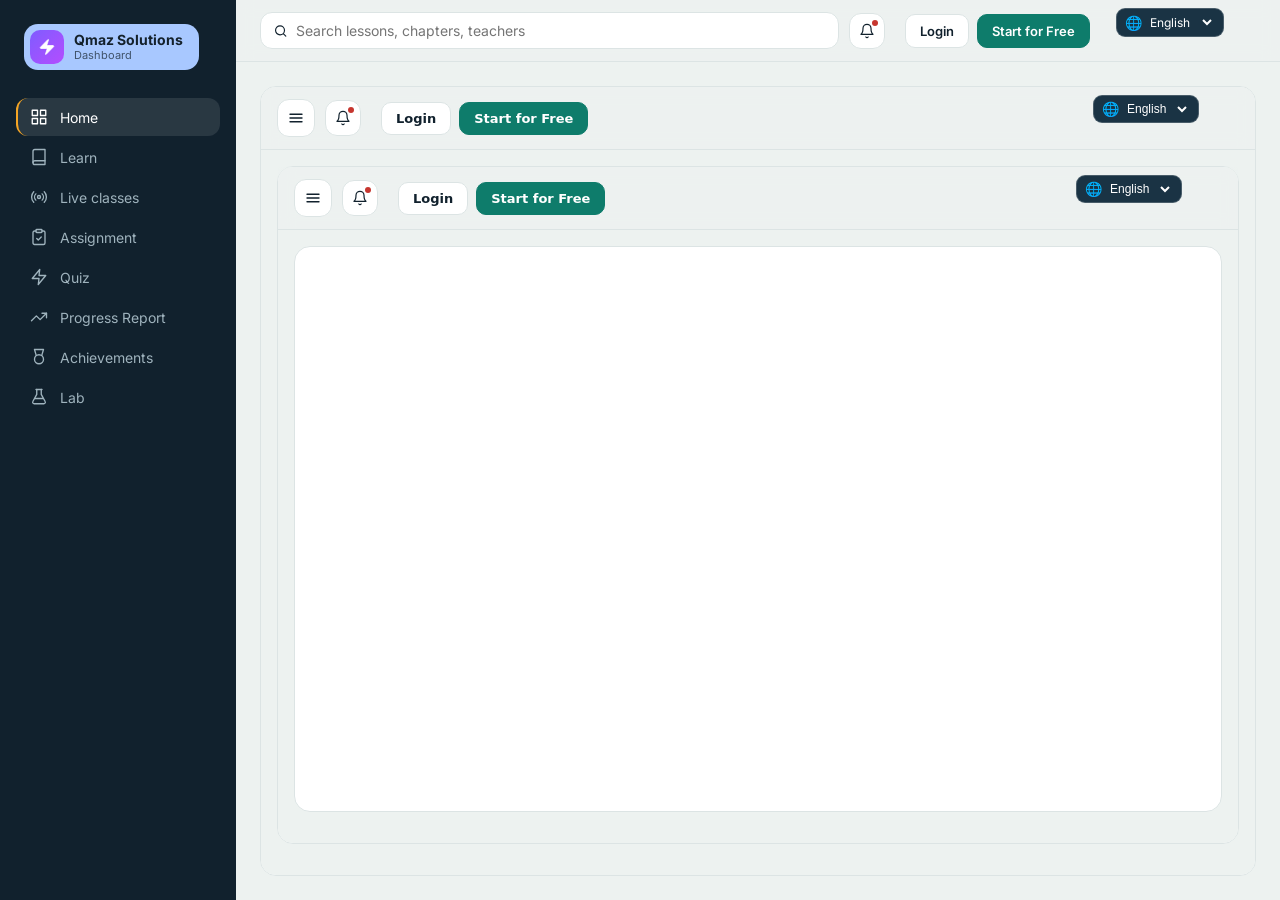
==== commit 4b612c0d: "QE-and-Qmaz-update" ====
--- a/index.html
+++ b/index.html
@@ -52,6 +52,16 @@
 .iconbtn{background:var(--card);border:1px solid var(--line);border-radius:12px;padding:9px;position:relative;display:grid;place-items:center}
 .dot{position:absolute;top:6px;right:6px;width:6px;height:6px;border-radius:99px;background:var(--vermilion)}
 .notifwrap{position:relative}
+
+.qpill{display:flex;align-items:center;gap:10px;padding:6px 16px 6px 6px;border-radius:14px;background:#a8c8ff;color:#14212B}
+.qpill .lg{width:34px;height:34px;border-radius:10px;background:linear-gradient(135deg,#7f5cff,#b44dff);display:grid;place-items:center;flex:none}
+.qpill .lg svg{width:18px;height:18px}
+.qpill{white-space:nowrap}.qpill b{display:block;font-size:14px;line-height:1.1}@media(min-width:701px){.toprow{padding-right:190px}}.qpill span{display:block;font-size:11px;opacity:.7}
+.qmguest{display:flex;gap:8px;margin-left:10px;flex:none}
+.qmguest[hidden]{display:none}
+.qmguest button{border-radius:10px;padding:8px 14px;font:inherit;font-size:13px;font-weight:600;cursor:pointer;border:1px solid var(--line);background:#fff;color:var(--ink)}
+.qmguest button.go{background:#0E7C6B;border-color:#0E7C6B;color:#fff}
+@media(max-width:700px){.qmguest button{padding:7px 10px;font-size:12px}}
 .qmprof{position:relative;margin-left:10px;flex:none}
 .qmprof[hidden]{display:none}
 .qmav{width:38px;height:38px;border-radius:50%;border:2px solid var(--line);padding:0;overflow:hidden;cursor:pointer;background:linear-gradient(135deg,#7f5cff,#b44dff);color:#fff;font:700 15px var(--display,sans-serif);display:grid;place-items:center}
@@ -2096,8 +2106,7 @@
 
   document.getElementById('app').innerHTML =
   '<div class="shell">'+
-    '<aside class="side"><div class="brand"><div class="brand-mark">'+I.cap(18)+'</div>'+
-      '<div><h1>EdTech Platform</h1></div></div>'+
+    '<aside class="side"><div class="brand"><div class="qpill"><div class="lg">'+QM_SVG+'</div><div><b>Qmaz Solutions</b><span>Dashboard</span></div></div></div>'+
       navHTML()+
       '</aside>'+
     '<div class="main">'+
@@ -2112,6 +2121,7 @@
               '<div class="small muted mt4">Your Mathematics unit test starts at 2:00 pm today.</div></div></div>'+
           '</div>':'')+
         '</div>'+
+        '<div class="qmguest" id="qmGuest" hidden><button onclick="qmCmd(\'signin\')">Login</button><button class="go" onclick="qmCmd(\'signup\')">Start for Free</button></div>'+
         '<div class="qmprof" id="qmProf" hidden><button class="qmav" id="qmAv" onclick="qmToggle(event)" aria-label="Profile"></button>'+
           '<div class="qmmenu" id="qmMenu" hidden><div class="qmhead"><div class="qmav big" id="qmAvBig"></div><div><b id="qmName"></b><span id="qmMail"></span></div></div>'+
             '<button onclick="qmCmd(\'photo\')">Change photo</button><button onclick="qmCmd(\'signout\')">Sign out</button></div></div>'+
@@ -2196,10 +2206,13 @@
 /* ── Qmaz profile bridge: Qmaz (in the home iframe) sends the signed-in profile; shown in the top bar ── */
 const QM_URL=(/^(localhost|127\.0\.0\.1)$/.test(location.hostname))?'http://localhost:3001':'https://bntbooksntoys-crypto.github.io/Qmaz-Solutions/';
 const QM_ORIGIN=new URL(QM_URL).origin;
+const QM_SVG='<svg viewBox="0 0 24 24" fill="#fff" stroke="#fff" stroke-width="1" stroke-linejoin="round"><path d="M4 14a1 1 0 0 1-.78-1.63l9.9-10.2a.5.5 0 0 1 .86.46l-1.92 6.02A1 1 0 0 0 13 10h7a1 1 0 0 1 .78 1.63l-9.9 10.2a.5.5 0 0 1-.86-.46l1.92-6.02A1 1 0 0 0 11 14z"/></svg>';
 let qmProfile=null;
 function paintQm(){
   const box=document.getElementById('qmProf'); if(!box) return;
-  const on=!!(qmProfile&&qmProfile.signedIn)&&state.view==='home'&&state.role==='student';
+  const onHome=state.view==='home'&&state.role==='student';
+  const gst=document.getElementById('qmGuest'); if(gst) gst.hidden=!(onHome&&!(qmProfile&&qmProfile.signedIn));
+  const on=!!(qmProfile&&qmProfile.signedIn)&&onHome;
   box.hidden=!on; if(!on) return;
   const fill=el=>{el.innerHTML=qmProfile.photo?'<img alt="" src="'+qmProfile.photo.replace(/"/g,'')+'">':String(qmProfile.name||'?').trim().charAt(0).toUpperCase().replace(/[<>&"]/g,'');};
   fill(document.getElementById('qmAv')); fill(document.getElementById('qmAvBig'));
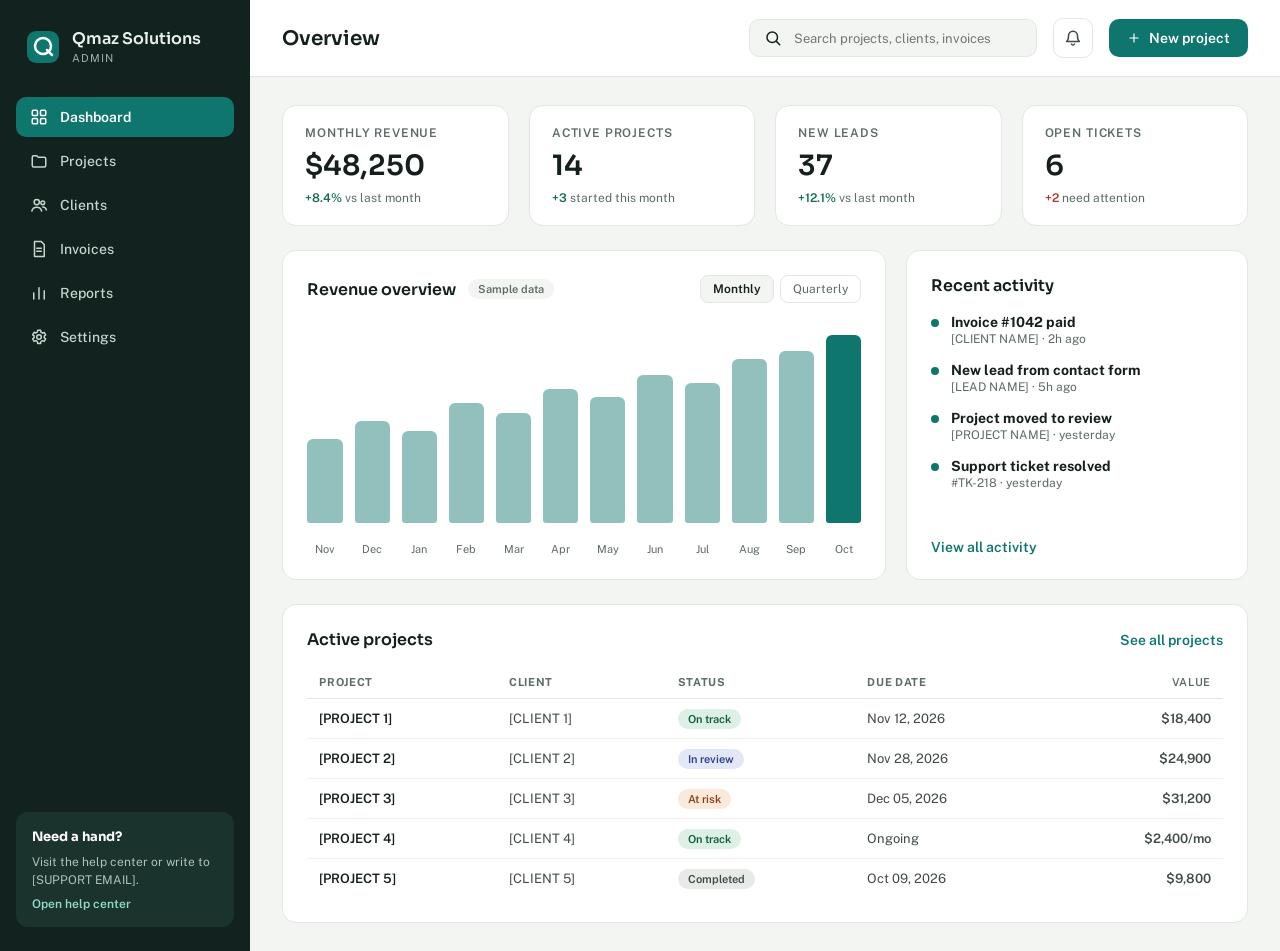
==== commit 7e4f9106: "template changing" ====
--- a/index.html
+++ b/index.html
@@ -1,2255 +1,43 @@
-<!DOCTYPE html>
+<!doctype html>
 <html lang="en">
 <head>
-<meta charset="utf-8" />
-<meta name="viewport" content="width=device-width, initial-scale=1" />
-<title>EdTech Platform</title>
-<style>
-@import url('https://fonts.googleapis.com/css2?family=Bricolage+Grotesque:opsz,wght@12..96,500;12..96,700;12..96,800&family=Inter:wght@400;500;600&family=IBM+Plex+Mono:wght@400;500&display=swap');
-
-:root{
-  --ink:#11212D; --slate:#5A6B78; --mute:#8A99A3; --line:#DCE4E4;
-  --canvas:#EDF2F0; --card:#FFFFFF; --teal:#0E7C6B; --tealSoft:#E2F0EC;
-  --marigold:#F5A524; --marigoldSoft:#FDF1D9; --vermilion:#C6362F; --redSoft:#FBE7E5;
-  --display:'Bricolage Grotesque','Trebuchet MS',sans-serif;
-  --body:'Inter',system-ui,-apple-system,sans-serif;
-  --mono:'IBM Plex Mono',ui-monospace,monospace;
-}
-*{box-sizing:border-box;margin:0;padding:0;-webkit-font-smoothing:antialiased}
-body{background:var(--canvas);font-family:var(--body);color:var(--ink)}
-button{font:inherit;cursor:pointer;border:none;background:none;color:inherit}
-input{font:inherit}
-:focus-visible{outline:2px solid var(--teal);outline-offset:2px;border-radius:6px}
-
-.mono{font-family:var(--mono)}
-.display{font-family:var(--display)}
-.eyebrow{font-family:var(--mono);font-size:11px;letter-spacing:.14em;text-transform:uppercase;color:var(--mute)}
-.eyebrow.teal{color:var(--teal)}
-.muted{color:var(--slate);font-size:14px}
-.small{font-size:12px;color:var(--slate);font-family:var(--mono)}
-
-.shell{display:flex;min-height:100vh}
-.side{position:sticky;top:0;height:100vh;width:236px;flex-shrink:0;background:var(--ink);padding:16px;display:flex;flex-direction:column}
-.brand{display:flex;gap:10px;align-items:center;padding:8px 8px 0}
-.brand-mark{width:32px;height:32px;border-radius:9px;background:var(--marigold);display:grid;place-items:center;color:var(--ink)}
-.brand h1{font-family:var(--display);font-size:14px;font-weight:800;color:#fff;line-height:1.2}
-.brand p{font-family:var(--mono);font-size:10px;letter-spacing:.12em;color:#7D94A0}
-.nav{margin-top:28px;display:flex;flex-direction:column;gap:2px}
-.nav button{display:flex;align-items:center;gap:12px;padding:10px 12px;border-radius:12px;color:#9FB3BD;font-size:14px;border-left:2px solid transparent;text-align:left;width:100%}
-.nav button.on{background:rgba(255,255,255,.10);color:#fff;border-left-color:var(--marigold)}
-.whoami{margin-top:auto;background:rgba(255,255,255,.06);border-radius:12px;padding:12px}
-.whoami .n{color:#fff;font-size:14px;font-weight:500;margin-top:4px}
-.whoami .m{color:#9FB3BD;font-size:12px}
-
-.main{flex:1;min-width:0}
-header.top{position:sticky;top:0;z-index:30;background:rgba(237,242,240,.93);backdrop-filter:blur(8px);border-bottom:1px solid var(--line)}
-.toprow{display:flex;align-items:center;gap:10px;padding:12px 24px}
-.search{flex:1;display:flex;align-items:center;gap:8px;background:var(--card);border:1px solid var(--line);border-radius:12px;padding:9px 12px}
-.search input{border:none;background:none;outline:none;width:100%;font-size:14px;color:var(--ink)}
-.seg{display:flex;background:var(--card);border:1px solid var(--line);border-radius:12px;padding:2px}
-.seg button{padding:6px 10px;border-radius:9px;font-size:12px;color:var(--slate)}
-.seg button.on{background:var(--ink);color:#fff}
-.iconbtn{background:var(--card);border:1px solid var(--line);border-radius:12px;padding:9px;position:relative;display:grid;place-items:center}
-.dot{position:absolute;top:6px;right:6px;width:6px;height:6px;border-radius:99px;background:var(--vermilion)}
-.notifwrap{position:relative}
-
-.qpill{display:flex;align-items:center;gap:10px;padding:6px 16px 6px 6px;border-radius:14px;background:#a8c8ff;color:#14212B}
-.qpill .lg{width:34px;height:34px;border-radius:10px;background:linear-gradient(135deg,#7f5cff,#b44dff);display:grid;place-items:center;flex:none}
-.qpill .lg svg{width:18px;height:18px}
-.qpill{white-space:nowrap}.qpill b{display:block;font-size:14px;line-height:1.1}@media(min-width:701px){.toprow{padding-right:190px}}.qpill span{display:block;font-size:11px;opacity:.7}
-.qmguest{display:flex;gap:8px;margin-left:10px;flex:none}
-.qmguest[hidden]{display:none}
-.qmguest button{border-radius:10px;padding:8px 14px;font:inherit;font-size:13px;font-weight:600;cursor:pointer;border:1px solid var(--line);background:#fff;color:var(--ink)}
-.qmguest button.go{background:#0E7C6B;border-color:#0E7C6B;color:#fff}
-@media(max-width:700px){.qmguest button{padding:7px 10px;font-size:12px}}
-.qmprof{position:relative;margin-left:10px;flex:none}
-.qmprof[hidden]{display:none}
-.qmav{width:38px;height:38px;border-radius:50%;border:2px solid var(--line);padding:0;overflow:hidden;cursor:pointer;background:linear-gradient(135deg,#7f5cff,#b44dff);color:#fff;font:700 15px var(--display,sans-serif);display:grid;place-items:center}
-.qmav img{width:100%;height:100%;object-fit:cover;display:block}
-.qmav.big{width:44px;height:44px;cursor:default;flex:none}
-.qmmenu{position:absolute;right:0;top:46px;min-width:220px;background:var(--card);border:1px solid var(--line);border-radius:14px;box-shadow:0 12px 32px rgba(15,30,35,.14);padding:12px;z-index:60}
-.qmmenu[hidden]{display:none}
-.qmhead{display:flex;gap:10px;align-items:center;margin-bottom:8px}
-.qmhead b{display:block;font-size:14px}.qmhead span{font-size:11px;color:var(--mute);word-break:break-all}
-.qmmenu>button{display:block;width:100%;text-align:left;padding:9px 10px;border-radius:8px;font-size:14px}
-.qmmenu>button:hover{background:var(--bg)}
-.notifpanel{position:absolute;top:calc(100% + 8px);right:0;width:300px;max-width:80vw;background:var(--card);border:1px solid var(--line);border-radius:14px;box-shadow:0 12px 32px rgba(15,30,35,.14);padding:14px;z-index:40}
-.notifitem{display:flex;gap:10px;padding:10px 0;border-bottom:1px solid var(--line)}
-.notifitem:last-child{border-bottom:none}
-.notifitem .ic{flex-shrink:0;width:32px;height:32px;border-radius:99px;background:var(--tealSoft);display:grid;place-items:center;color:var(--teal)}
-.roles{display:flex;align-items:center;gap:8px;padding:0 24px 12px;overflow-x:auto}
-.chip{flex-shrink:0;border:1px solid var(--line);background:var(--card);color:var(--slate);border-radius:99px;padding:6px 14px;font-size:12px}
-.chip.on{background:var(--tealSoft);border-color:var(--teal);color:var(--teal)}
-.burger{display:none}
-.mobnav{display:none;background:var(--ink);padding:12px;border-top:1px solid rgba(255,255,255,.08)}
-
-main{padding:24px}
-.pagehead{margin-bottom:20px}
-.pagehead h2{font-family:var(--display);font-size:30px;font-weight:800;letter-spacing:-.02em;margin-top:4px}
-
-.card{background:var(--card);border:1px solid var(--line);border-radius:16px;overflow:hidden}
-.p20{padding:20px}.p24{padding:24px}.p0{padding:0}
-.ytthumb{position:relative;width:100%;aspect-ratio:16/9;background-size:cover;background-position:center;cursor:pointer}
-.ytthumb::after{content:"";position:absolute;inset:0;background:rgba(17,33,45,.15);transition:background .18s ease}
-.ytthumb:hover::after{background:rgba(17,33,45,.32)}
-.ytplay{position:absolute;top:50%;left:50%;transform:translate(-50%,-50%);width:52px;height:52px;border-radius:99px;background:rgba(255,255,255,.94);color:var(--ink);display:grid;place-items:center;box-shadow:0 4px 14px rgba(0,0,0,.25)}
-.vmodal{position:fixed;inset:0;background:rgba(17,33,45,.72);z-index:100;display:flex;align-items:center;justify-content:center;padding:20px}
-.vmodal-box{background:#000;border-radius:14px;overflow:hidden;width:100%;max-width:860px}
-.vmodal-head{display:flex;align-items:center;justify-content:space-between;padding:12px 16px;background:var(--ink)}
-.vmodal-head h4{color:#fff;font-size:14px;font-weight:500;overflow:hidden;text-overflow:ellipsis;white-space:nowrap}
-.vmodal-close{color:#fff;background:rgba(255,255,255,.12);border-radius:8px;padding:6px 10px}
-.vmodal iframe{width:100%;aspect-ratio:16/9;display:block;border:none}
-/* ── auth ── */
-.auth-bg{min-height:100vh;background:var(--ink);display:flex;align-items:center;justify-content:center;padding:24px;
-  background-image:radial-gradient(ellipse at 20% 50%,rgba(14,124,107,.18) 0%,transparent 60%),
-                   radial-gradient(ellipse at 80% 20%,rgba(245,165,36,.10) 0%,transparent 55%)}
-.auth-box{background:var(--card);border-radius:20px;padding:40px;width:100%;max-width:440px;box-shadow:0 24px 64px rgba(0,0,0,.35)}
-.auth-brand{display:flex;align-items:center;gap:12px;margin-bottom:28px}
-.auth-brand-name{font-family:var(--display);font-size:16px;font-weight:800;color:var(--ink)}
-.auth-brand-sub{font-family:var(--mono);font-size:10px;letter-spacing:.12em;color:var(--mute)}
-.auth-brand .brand-mark{width:42px;height:42px;border-radius:12px;background:var(--marigold);display:grid;place-items:center;color:var(--ink);flex-shrink:0}
-.auth-title{font-family:var(--display);font-size:26px;font-weight:800;color:var(--ink);letter-spacing:-.02em}
-.auth-sub{font-size:14px;color:var(--slate);margin-top:6px;margin-bottom:24px}
-.auth-error{background:var(--redSoft);border:1px solid var(--vermilion);color:var(--vermilion);border-radius:10px;padding:10px 14px;font-size:13px;margin-bottom:16px}
-.auth-form{display:flex;flex-direction:column;gap:14px}
-.auth-field{display:flex;flex-direction:column;gap:5px;flex:1}
-.auth-field label{font-size:12px;font-weight:600;color:var(--slate);letter-spacing:.02em}
-.auth-field input,.auth-field select{border:1.5px solid var(--line);border-radius:10px;padding:10px 13px;font-size:14px;color:var(--ink);background:var(--canvas);outline:none;transition:border-color .18s}
-.auth-field input:focus,.auth-field select:focus{border-color:var(--teal);background:#fff}
-.auth-row{display:flex;gap:12px}
-.auth-btn{margin-top:4px;background:var(--teal);color:#fff;border-radius:12px;padding:13px;font-size:15px;font-weight:600;font-family:var(--display);cursor:pointer;border:none;display:flex;align-items:center;justify-content:center;gap:8px;transition:background .18s,transform .18s}
-.auth-btn:hover{background:#0a6458;transform:translateY(-1px)}
-.auth-btn:active{transform:none}
-.auth-switch{text-align:center;font-size:13px;color:var(--slate);margin-top:20px}
-.auth-switch a{color:var(--teal);font-weight:600;text-decoration:none}
-.auth-spinner{width:14px;height:14px;border:2px solid rgba(255,255,255,.3);border-top-color:#fff;border-radius:99px;animation:spin .7s linear infinite;display:inline-block}
-@keyframes spin{to{transform:rotate(360deg)}}
-.auth-avatar{width:36px;height:36px;border-radius:99px;background:var(--marigold);color:var(--ink);font-family:var(--display);font-weight:800;font-size:16px;display:grid;place-items:center;margin-bottom:6px}
-/* ── end auth ── */
-.libbook{background:var(--canvas);border-radius:12px;padding:14px;display:flex;flex-direction:column;gap:8px}
-.libcover{width:100%;aspect-ratio:3/4;border-radius:8px;display:flex;align-items:center;justify-content:center;color:#fff;font-family:var(--display);font-weight:800;text-align:center;padding:10px;font-size:13px;line-height:1.25}
-.libgrid{display:grid;gap:14px;grid-template-columns:repeat(6,1fr)}
-@media (max-width:1080px){.libgrid{grid-template-columns:repeat(3,1fr)}}
-@media (max-width:620px){.libgrid{grid-template-columns:repeat(2,1fr)}}
-.grid{display:grid;gap:20px}
-.g2{grid-template-columns:1fr 1fr}
-.g3{grid-template-columns:2fr 1fr}
-.g4{grid-template-columns:repeat(4,1fr)}
-.cards3{display:grid;gap:16px;grid-template-columns:repeat(3,1fr)}
-.cards4{display:grid;gap:16px;grid-template-columns:repeat(4,1fr)}
-.row{display:flex;align-items:center;gap:12px}
-.between{display:flex;align-items:center;justify-content:space-between;gap:12px}
-.stack{display:flex;flex-direction:column;gap:12px}
-.wrap{display:flex;flex-wrap:wrap;gap:12px}
-.mt4{margin-top:4px}.mt12{margin-top:12px}.mt16{margin-top:16px}.mt20{margin-top:20px}.mt24{margin-top:24px}
-
-.btn{display:inline-flex;align-items:center;justify-content:center;gap:8px;border-radius:12px;padding:10px 16px;font-size:14px;font-weight:500;transition:transform .18s ease,background .18s ease}
-.btn:hover{transform:translateY(-2px)}
-.btn:active{transform:none}
-.btn.solid{background:var(--ink);color:#fff}
-.btn.teal{background:var(--teal);color:#fff}
-.btn.ghost{background:transparent;color:var(--ink);border:1px solid var(--line)}
-.btn.full{width:100%}
-
-.tile{background:var(--canvas);border-radius:12px;padding:16px}
-.tile .v{font-family:var(--display);font-size:26px;font-weight:800;margin-top:4px}
-.tile .n{font-size:12px;color:var(--slate)}
-
-.hero{background-image:repeating-linear-gradient(var(--canvas) 0 1px,transparent 1px 28px)}
-.ribbonwrap{overflow-x:auto}
-.ribbon{min-width:620px}
-.ticks{position:relative;height:20px}
-.ticks span{position:absolute;top:0;font-family:var(--mono);font-size:11px;color:var(--mute)}
-.track{position:relative;background:var(--canvas);border-radius:12px;padding:10px 0}
-.slots{position:relative;height:118px}
-.slot{position:absolute;height:52px;border-radius:9px;padding:7px 10px;overflow:hidden;transition:transform .18s ease}
-.slot:hover{transform:translateY(-2px)}
-.slot .k{font-family:var(--mono);font-size:10px;letter-spacing:.08em;text-transform:uppercase}
-.slot .t{font-size:13px;font-weight:500;white-space:nowrap;overflow:hidden;text-overflow:ellipsis}
-.now{position:absolute;top:0;bottom:0;width:2px;background:var(--vermilion);z-index:5}
-.now i{position:absolute;left:-4px;top:-4px;width:10px;height:10px;border-radius:99px;background:var(--vermilion);animation:pulse 2.4s ease-in-out infinite}
-@keyframes pulse{0%,100%{opacity:1}50%{opacity:.3}}
-
-.listrow{display:flex;align-items:center;gap:16px;background:var(--canvas);border-radius:12px;padding:12px;transition:transform .18s ease}
-.listrow:hover{transform:translateY(-2px)}
-.thumb{width:44px;height:44px;border-radius:10px;background:var(--ink);display:grid;place-items:center;color:#fff;flex-shrink:0}
-.bar{height:6px;background:var(--canvas);border-radius:99px;overflow:hidden;flex:1}
-.bar i{display:block;height:100%;background:var(--teal);border-radius:99px}
-.spine{display:flex;align-items:center;gap:12px}
-.spine .lbl{width:140px;flex-shrink:0;font-size:14px;overflow:hidden;text-overflow:ellipsis;white-space:nowrap}
-.seg12{display:flex;gap:4px;flex:1}
-.seg12 i{height:20px;flex:1;border-radius:3px;background:var(--canvas)}
-.streak{display:flex;gap:3px;margin-top:12px}
-.streak i{height:24px;flex:1;border-radius:3px;background:var(--tealSoft)}
-
-.opt{display:flex;align-items:center;gap:12px;width:100%;text-align:left;border:1px solid var(--line);background:var(--card);border-radius:12px;padding:12px 16px;font-size:14px;transition:transform .15s ease}
-.opt:hover{transform:translateY(-1px)}
-.opt.on{border-color:var(--ink);background:var(--canvas)}
-.opt.right{border-color:var(--teal);background:var(--tealSoft)}
-.opt.wrong{border-color:var(--vermilion);background:var(--redSoft)}
-.key{width:24px;height:24px;border-radius:7px;background:var(--canvas);display:grid;place-items:center;font-family:var(--mono);font-size:11px;color:var(--slate);flex-shrink:0}
-.steps{display:flex;gap:4px;margin-top:12px}
-.steps i{height:4px;flex:1;border-radius:99px;background:var(--canvas)}
-.steps i.on{background:var(--ink)}
-
-.divide>*+*{border-top:1px solid var(--line)}
-.attend{display:flex;flex-wrap:wrap;gap:4px;margin-top:20px}
-.attend i{width:16px;height:16px;border-radius:3px;background:var(--tealSoft)}
-.note{background:var(--marigoldSoft);border-left:3px solid var(--marigold);border-radius:12px;padding:16px;font-size:14px}
-.badge{width:44px;height:44px;border-radius:12px;display:grid;place-items:center}
-.player{background:var(--ink);height:250px;display:grid;place-items:center;position:relative;border-radius:16px 16px 0 0}
-.livetag{background:var(--vermilion);color:#fff;border-radius:99px;padding:4px 12px;display:inline-flex;align-items:center;gap:6px;font-family:var(--mono);font-size:11px;width:fit-content}
-.livetag i{width:7px;height:7px;border-radius:99px;background:#fff;animation:pulse 2.4s ease-in-out infinite}
-footer.legal{display:flex;flex-wrap:wrap;gap:16px;margin-top:40px;padding-top:20px;border-top:1px solid var(--line)}
-/* ── lab ── */
-.lab-grid{display:grid;gap:20px;grid-template-columns:repeat(2,1fr)}
-@media(max-width:820px){.lab-grid{grid-template-columns:1fr}}
-.lab-card{background:var(--card);border:1px solid var(--line);border-radius:20px;overflow:hidden;display:flex;flex-direction:column;transition:transform .18s ease,box-shadow .18s ease}
-.lab-card:hover{transform:translateY(-3px);box-shadow:0 12px 32px rgba(17,33,45,.12)}
-.lab-banner{height:140px;display:flex;align-items:center;justify-content:center;position:relative;overflow:hidden}
-.lab-banner svg{opacity:.18;position:absolute;inset:0;width:100%;height:100%}
-.lab-icon{width:64px;height:64px;border-radius:18px;display:grid;place-items:center;background:rgba(255,255,255,.2);backdrop-filter:blur(4px);position:relative;z-index:1}
-.lab-body{padding:20px;flex:1;display:flex;flex-direction:column;gap:10px}
-.lab-body h3{font-family:var(--display);font-size:18px;font-weight:800;letter-spacing:-.02em}
-.lab-body p{font-size:13px;color:var(--slate);line-height:1.55;flex:1}
-.lab-tags{display:flex;gap:6px;flex-wrap:wrap}
-.lab-tag{font-family:var(--mono);font-size:10px;letter-spacing:.1em;text-transform:uppercase;padding:3px 8px;border-radius:99px;background:var(--canvas);color:var(--slate)}
-.lab-open-btn{display:flex;align-items:center;justify-content:center;gap:8px;border-radius:12px;padding:11px 18px;font-size:14px;font-weight:600;color:#fff;transition:filter .18s ease;cursor:pointer;border:none;margin:0 20px 20px;font-family:var(--body)}
-.lab-open-btn:hover{filter:brightness(1.1)}
-/* lab iframe overlay */
-.lab-modal{position:fixed;inset:0;z-index:200;display:flex;flex-direction:column;background:rgba(17,33,45,.88);backdrop-filter:blur(4px)}
-.lab-modal-head{display:flex;align-items:center;justify-content:space-between;padding:12px 20px;background:var(--ink);flex-shrink:0}
-.lab-modal-head h4{color:#fff;font-family:var(--display);font-size:15px;font-weight:700}
-.lab-modal-close{color:#fff;background:rgba(255,255,255,.12);border-radius:10px;padding:8px 14px;font-size:13px;font-weight:500;display:flex;align-items:center;gap:6px}
-.lab-modal iframe{flex:1;border:none;background:#fff}
-.rise{animation:rise .45s cubic-bezier(.2,.7,.3,1) both}
-@keyframes rise{from{opacity:0;transform:translateY(10px)}to{opacity:1;transform:none}}
-::-webkit-scrollbar{width:7px;height:7px}::-webkit-scrollbar-thumb{background:#C9D4D4;border-radius:99px}
-
-@media (max-width:1080px){
-  .g3,.g2,.g4{grid-template-columns:1fr}
-  .cards3,.cards4{grid-template-columns:1fr 1fr}
-  .side{display:none}
-  .burger{display:grid;place-items:center}
-  .mobnav.open{display:block}
-  .search{display:none}
-  main{padding:16px}
-  .toprow,.roles{padding-left:16px;padding-right:16px}
-  .pagehead h2{font-size:24px}
-}
-@media (max-width:620px){
-  .cards3,.cards4{grid-template-columns:1fr}
-}
-@media (prefers-reduced-motion:reduce){*{animation:none!important;transition:none!important}}
-
-/* ── auth screen ── */
-.auth-shell{min-height:100vh;display:flex;align-items:center;justify-content:center;background:var(--canvas);padding:20px}
-.auth-box{background:var(--card);border:1px solid var(--line);border-radius:24px;width:100%;max-width:440px;overflow:hidden;box-shadow:0 8px 40px rgba(17,33,45,.10)}
-.auth-hero{background:var(--ink);padding:32px 32px 28px;text-align:center}
-.auth-logo{width:52px;height:52px;border-radius:14px;background:var(--marigold);display:inline-flex;align-items:center;justify-content:center;color:var(--ink);margin-bottom:16px}
-.auth-hero h2{font-family:var(--display);font-size:22px;font-weight:800;color:#fff;margin-bottom:4px}
-.auth-hero p{font-family:var(--mono);font-size:11px;letter-spacing:.12em;color:#7D94A0;text-transform:uppercase}
-.auth-body{padding:28px 32px 32px}
-.auth-tabs{display:flex;background:var(--canvas);border-radius:12px;padding:3px;margin-bottom:24px}
-.auth-tabs button{flex:1;padding:8px;border-radius:9px;font-size:13px;font-weight:500;color:var(--slate);transition:background .18s,color .18s}
-.auth-tabs button.on{background:var(--ink);color:#fff}
-.field{display:flex;flex-direction:column;gap:6px;margin-bottom:16px}
-.field label{font-size:12px;font-weight:600;color:var(--slate);font-family:var(--mono);letter-spacing:.06em;text-transform:uppercase}
-.field input,.field select{border:1.5px solid var(--line);border-radius:10px;padding:11px 14px;font-size:14px;font-family:var(--body);color:var(--ink);background:var(--card);transition:border-color .18s;outline:none;width:100%}
-.field input:focus,.field select:focus{border-color:var(--teal)}
-.field select{appearance:none;background-image:url("data:image/svg+xml,%3Csvg xmlns='http://www.w3.org/2000/svg' width='16' height='16' viewBox='0 0 24 24' fill='none' stroke='%235A6B78' stroke-width='2'%3E%3Cpolyline points='6 9 12 15 18 9'/%3E%3C/svg%3E");background-repeat:no-repeat;background-position:right 12px center;padding-right:36px}
-.field-row{display:grid;grid-template-columns:1fr 1fr;gap:12px}
-.auth-err{background:var(--redSoft);border:1px solid #f5c6c4;border-radius:10px;padding:10px 14px;font-size:13px;color:var(--vermilion);margin-bottom:16px;display:none}
-.auth-err.show{display:block}
-.auth-btn{width:100%;padding:13px;border-radius:12px;background:var(--teal);color:#fff;font-size:15px;font-weight:600;font-family:var(--body);cursor:pointer;border:none;transition:background .18s,transform .18s;margin-top:4px}
-.auth-btn:hover{background:#0a6558;transform:translateY(-1px)}
-.auth-btn:active{transform:none}
-.auth-switch{text-align:center;margin-top:18px;font-size:13px;color:var(--slate)}
-.auth-switch button{color:var(--teal);font-weight:600;background:none;border:none;cursor:pointer;font:inherit}
-.auth-divider{display:flex;align-items:center;gap:12px;margin:18px 0;color:var(--mute);font-size:12px;font-family:var(--mono)}
-.auth-divider::before,.auth-divider::after{content:"";flex:1;height:1px;background:var(--line)}
-</style>
-<!-- Google Translate -->
-<style>
-.goog-te-banner-frame,.goog-te-balloon-frame,.goog-te-ftab-frame{display:none!important;}
-.goog-text-highlight{background:none!important;box-shadow:none!important;}
-body{top:0!important;position:static!important;}
-#gt-picker{position:fixed;top:8px;right:56px;z-index:99999;
-  display:flex;align-items:center;gap:4px;background:#1a3344;
-  border:1px solid rgba(255,255,255,.2);border-radius:9px;padding:3px 8px;}
-#gt-picker select{font-size:12px;color:#fff;background:transparent;
-  border:none;outline:none;cursor:pointer;font-family:Inter,sans-serif;padding:2px 0;}
-#gt-picker select option{color:#000;background:#fff;}
-#gt-picker span{font-size:14px;}
-/* Hide Google's own widget but keep engine running */
-#_gt_root{position:fixed;bottom:0;right:0;width:1px;height:1px;overflow:hidden;opacity:0;pointer-events:none;}
-</style>
+<meta charset="utf-8">
+<meta name="viewport" content="width=device-width,initial-scale=1">
+<title>Qmaz Solutions — Dashboard</title>
+<link rel="preconnect" href="https://fonts.googleapis.com">
+<link href="https://fonts.googleapis.com/css2?family=Sora:wght@500;600;700&family=Public+Sans:wght@400;500;600&display=swap" rel="stylesheet">
+<link rel="stylesheet" href="css/style.css">
 </head>
 <body>
-<div id="app"></div>
-<div id="_gt_root"></div>
-<div id="gt-picker">
-  <span>🌐</span>
-  <select onchange="gtSet(this.value)" id="gt-sel">
-    <option value="">English</option>
-    <option value="ta">தமிழ்</option>
-    <option value="hi">हिन्दी</option>
-    <option value="fr">Français</option>
-    <option value="de">Deutsch</option>
-    <option value="es">Español</option>
-    <option value="zh-CN">中文</option>
-    <option value="ar">العربية</option>
-    <option value="ja">日本語</option>
-    <option value="ko">한국어</option>
-  </select>
+<div class="app">
+  <nav class="side" aria-label="Main navigation">
+    <div class="brand"><svg width="34" height="34" viewBox="0 0 34 34" role="img" aria-label="Qmaz Solutions logo"><rect x="1" y="1" width="32" height="32" rx="9" fill="#0F766E"/><circle cx="17" cy="16" r="8" fill="none" stroke="#fff" stroke-width="2.5"/><line x1="21" y1="20" x2="26" y2="25" stroke="#fff" stroke-width="2.5" stroke-linecap="round"/></svg><div><b>Qmaz Solutions</b><small>Admin</small></div></div>
+    <div class="nav"><a href="#overview" aria-current="page"><svg viewBox="0 0 24 24" aria-hidden="true"><rect x="3" y="3" width="7" height="7" rx="1.5"/><rect x="14" y="3" width="7" height="7" rx="1.5"/><rect x="3" y="14" width="7" height="7" rx="1.5"/><rect x="14" y="14" width="7" height="7" rx="1.5"/></svg>Dashboard</a><a href="#projects"><svg viewBox="0 0 24 24" aria-hidden="true"><path d="M3 7a2 2 0 0 1 2-2h4l2 2h8a2 2 0 0 1 2 2v9a2 2 0 0 1-2 2H5a2 2 0 0 1-2-2z"/></svg>Projects</a><a href="#clients"><svg viewBox="0 0 24 24" aria-hidden="true"><circle cx="9" cy="8" r="3.5"/><path d="M2.5 20c.8-3.2 3.4-5 6.5-5s5.7 1.8 6.5 5"/><circle cx="17" cy="9" r="2.5"/><path d="M17 14.5c2.4 0 4.2 1.4 4.9 4"/></svg>Clients</a><a href="#invoices"><svg viewBox="0 0 24 24" aria-hidden="true"><path d="M6 2h9l4 4v16H6z"/><line x1="9" y1="11" x2="15" y2="11"/><line x1="9" y1="15" x2="15" y2="15"/></svg>Invoices</a><a href="#reports"><svg viewBox="0 0 24 24" aria-hidden="true"><line x1="5" y1="20" x2="5" y2="12"/><line x1="12" y1="20" x2="12" y2="5"/><line x1="19" y1="20" x2="19" y2="9"/></svg>Reports</a><a href="#settings"><svg viewBox="0 0 24 24" aria-hidden="true"><circle cx="12" cy="12" r="3"/><path d="M19 12a7 7 0 0 0-.1-1.2l2-1.5-2-3.4-2.3 1a7 7 0 0 0-2-1.2L14.2 3h-4l-.4 2.5a7 7 0 0 0-2 1.2l-2.3-1-2 3.4 2 1.5a7 7 0 0 0 0 2.4l-2 1.5 2 3.4 2.3-1a7 7 0 0 0 2 1.2l.4 2.5h4l.4-2.5a7 7 0 0 0 2-1.2l2.3 1 2-3.4-2-1.5c.07-.4.1-.8.1-1.2z"/></svg>Settings</a></div>
+    <div class="help"><b>Need a hand?</b><p>Visit the help center or write to [SUPPORT EMAIL].</p><a href="#help">Open help center</a></div>
+  </nav>
+  <main class="main" id="overview">
+    <header class="top">
+      <h1>Overview</h1>
+      <label class="search"><svg class="ic" viewBox="0 0 24 24" aria-hidden="true"><circle cx="11" cy="11" r="7"/><line x1="16.5" y1="16.5" x2="21" y2="21"/></svg><input type="search" placeholder="Search projects, clients, invoices" aria-label="Search"></label>
+      <button class="iconbtn" type="button" aria-label="Notifications"><svg class="ic" viewBox="0 0 24 24"><path d="M18 9a6 6 0 0 0-12 0c0 6-2.5 7.5-2.5 7.5h17S18 15 18 9z"/><path d="M10 20a2.2 2.2 0 0 0 4 0"/></svg></button>
+      <button class="btn" type="button"><svg class="ic" viewBox="0 0 24 24" style="width:14px;height:14px"><line x1="12" y1="5" x2="12" y2="19"/><line x1="5" y1="12" x2="19" y2="12"/></svg>New project</button>
+    </header>
+    <div class="content">
+      <section class="row" aria-label="Key metrics"><div class="kpi"><div class="l">Monthly revenue</div><div class="v">$48,250</div><div class="d">+8.4% <span>vs last month</span></div></div><div class="kpi"><div class="l">Active projects</div><div class="v">14</div><div class="d">+3 <span>started this month</span></div></div><div class="kpi"><div class="l">New leads</div><div class="v">37</div><div class="d">+12.1% <span>vs last month</span></div></div><div class="kpi"><div class="l">Open tickets</div><div class="v">6</div><div class="d bad">+2 <span>need attention</span></div></div></section>
+      <section class="row">
+        <div class="card chart">
+          <div class="head"><h2>Revenue overview</h2><span class="pill">Sample data</span><div class="tabs"><button class="on" type="button">Monthly</button><button type="button">Quarterly</button></div></div>
+          <div class="bars"><i style="--h:84px"></i><i style="--h:102px"></i><i style="--h:92px"></i><i style="--h:120px"></i><i style="--h:110px"></i><i style="--h:134px"></i><i style="--h:126px"></i><i style="--h:148px"></i><i style="--h:140px"></i><i style="--h:164px"></i><i style="--h:172px"></i><i style="--h:188px"></i></div>
+          <div class="months"><span>Nov</span><span>Dec</span><span>Jan</span><span>Feb</span><span>Mar</span><span>Apr</span><span>May</span><span>Jun</span><span>Jul</span><span>Aug</span><span>Sep</span><span>Oct</span></div>
+        </div>
+        <div class="card activity"><h2 style="font-size:16px">Recent activity</h2><div><div class="act"><div><b>Invoice #1042 paid</b><span>[CLIENT NAME] · 2h ago</span></div></div><div class="act"><div><b>New lead from contact form</b><span>[LEAD NAME] · 5h ago</span></div></div><div class="act"><div><b>Project moved to review</b><span>[PROJECT NAME] · yesterday</span></div></div><div class="act"><div><b>Support ticket resolved</b><span>#TK-218 · yesterday</span></div></div></div><a href="#activity">View all activity</a></div>
+      </section>
+      <section class="card">
+        <div class="head" style="margin-bottom:16px"><h2>Active projects</h2><a href="#projects" style="margin-left:auto;font-weight:600">See all projects</a></div>
+        <div class="tablewrap"><table><thead><tr><th>Project</th><th>Client</th><th>Status</th><th>Due date</th><th class="r">Value</th></tr></thead><tbody><tr><td>[PROJECT 1]</td><td>[CLIENT 1]</td><td><span class="tag ok">On track</span></td><td>Nov 12, 2026</td><td class="r">$18,400</td></tr><tr><td>[PROJECT 2]</td><td>[CLIENT 2]</td><td><span class="tag rev">In review</span></td><td>Nov 28, 2026</td><td class="r">$24,900</td></tr><tr><td>[PROJECT 3]</td><td>[CLIENT 3]</td><td><span class="tag risk">At risk</span></td><td>Dec 05, 2026</td><td class="r">$31,200</td></tr><tr><td>[PROJECT 4]</td><td>[CLIENT 4]</td><td><span class="tag ok">On track</span></td><td>Ongoing</td><td class="r">$2,400/mo</td></tr><tr><td>[PROJECT 5]</td><td>[CLIENT 5]</td><td><span class="tag done">Completed</span></td><td>Oct 09, 2026</td><td class="r">$9,800</td></tr></tbody></table></div>
+      </section>
+    </div>
+  </main>
 </div>
-<script>
-// Google Translate integration
-var _gtReady=false;
-function googleTranslateElementInit(){
-  new google.translate.TranslateElement({
-    pageLanguage:'en',
-    autoDisplay:false,
-    multilanguagePage:false
-  },'_gt_root');
-  _gtReady=true;
-  // If a language was pending, apply it now
-  var pending=sessionStorage.getItem('gt_pending');
-  if(pending){sessionStorage.removeItem('gt_pending');_applyLang(pending);}
-}
-function _applyLang(lang){
-  var el=document.querySelector('.goog-te-combo');
-  if(!el){
-    // retry up to 20 times (2s total)
-    var tries=0;
-    var iv=setInterval(function(){
-      el=document.querySelector('.goog-te-combo');
-      if(el||(++tries>20)){clearInterval(iv);if(el)_doSelect(el,lang);}
-    },100);
-    return;
-  }
-  _doSelect(el,lang);
-}
-function _doSelect(el,lang){
-  el.value=lang||'en';
-  el.dispatchEvent(new Event('change'));
-  // Update our picker to match
-  var s=document.getElementById('gt-sel');
-  if(s)s.value=lang||'';
-}
-function gtSet(lang){
-  if(_gtReady){
-    _applyLang(lang);
-    return;
-  }
-  // Engine not loaded yet — store and reload
-  if(lang){
-    sessionStorage.setItem('gt_pending',lang);
-    // Set cookie so engine loads into correct language on reload
-    var v='/en/'+lang;
-    document.cookie='googtrans='+v+'; path=/';
-  } else {
-    sessionStorage.removeItem('gt_pending');
-    document.cookie='googtrans=; path=/; expires=Thu,01 Jan 1970 00:00:00 GMT';
-  }
-  location.reload();
-}
-// On page load: if GT engine already active (from cookie), sync picker
-window.addEventListener('load',function(){
-  setTimeout(function(){
-    var el=document.querySelector('.goog-te-combo');
-    if(el){
-      var s=document.getElementById('gt-sel');
-      if(s&&el.value&&el.value!=='en')s.value=el.value;
-    }
-  },1500);
-});
-</script>
-<script src="https://translate.google.com/translate_a/element.js?cb=googleTranslateElementInit"></script>
-
-<script>
-/* Load assignment and quiz data */
-window.ASSIGNMENTS={};
-fetch('assignments.json').then(r=>{if(!r.ok)throw 0;return r.json();}).then(d=>{window.ASSIGNMENTS=d;}).catch(()=>{
-  /* .json not allowed on some free hosts (e.g. Neocities): load the same data from assignments.js instead */
-  var sc=document.createElement('script');sc.src='assignments.js';
-  sc.onload=function(){if(window.state&&state.view==='assess')render();};
-  document.head.appendChild(sc);
-});
-window.QUIZZES={};
-fetch('quizzes.json').then(r=>r.json()).then(d=>{window.QUIZZES=d;if(state&&state.view==='quiz')render();}).catch(()=>{});
-
-/* ─────────── icons ─────────── */
-const S = (p, sz) => '<svg width="'+(sz||18)+'" height="'+(sz||18)+'" viewBox="0 0 24 24" fill="none" stroke="currentColor" stroke-width="1.8" stroke-linecap="round" stroke-linejoin="round">'+p+'</svg>';
-const I = {
-  grid:  s=>S('<rect x="3" y="3" width="7" height="7"/><rect x="14" y="3" width="7" height="7"/><rect x="14" y="14" width="7" height="7"/><rect x="3" y="14" width="7" height="7"/>',s),
-  book:  s=>S('<path d="M4 19.5A2.5 2.5 0 0 1 6.5 17H20"/><path d="M6.5 2H20v20H6.5A2.5 2.5 0 0 1 4 19.5v-15A2.5 2.5 0 0 1 6.5 2z"/>',s),
-  radio: s=>S('<circle cx="12" cy="12" r="2"/><path d="M16.2 7.8a6 6 0 0 1 0 8.4M7.8 16.2a6 6 0 0 1 0-8.4M19 5a10 10 0 0 1 0 14M5 19A10 10 0 0 1 5 5"/>',s),
-  clip:  s=>S('<rect x="8" y="2" width="8" height="4" rx="1"/><path d="M16 4h2a2 2 0 0 1 2 2v14a2 2 0 0 1-2 2H6a2 2 0 0 1-2-2V6a2 2 0 0 1 2-2h2"/><path d="M9 14l2 2 4-4"/>',s),
-  trend: s=>S('<polyline points="22 7 13.5 15.5 8.5 10.5 2 17"/><polyline points="16 7 22 7 22 13"/>',s),
-  medal: s=>S('<circle cx="12" cy="15" r="6"/><path d="M8.2 9.5 6 2h12l-2.2 7.5"/>',s),
-  search:s=>S('<circle cx="11" cy="11" r="7"/><path d="m20 20-3.5-3.5"/>',s),
-  bell:  s=>S('<path d="M18 8a6 6 0 1 0-12 0c0 7-3 9-3 9h18s-3-2-3-9"/><path d="M13.7 21a2 2 0 0 1-3.4 0"/>',s),
-  play:  s=>S('<polygon points="6 3 20 12 6 21 6 3" fill="currentColor" stroke="none"/>',s),
-  chev:  s=>S('<polyline points="9 18 15 12 9 6"/>',s),
-  clock: s=>S('<circle cx="12" cy="12" r="9"/><polyline points="12 7 12 12 15 14"/>',s),
-  check: s=>S('<circle cx="12" cy="12" r="9"/><polyline points="8 12.5 11 15.5 16 9.5"/>',s),
-  cross: s=>S('<circle cx="12" cy="12" r="9"/><path d="m9 9 6 6M15 9l-6 6"/>',s),
-  down:  s=>S('<path d="M12 3v12"/><polyline points="7 11 12 16 17 11"/><path d="M4 20h16"/>',s),
-  users: s=>S('<circle cx="9" cy="8" r="3.5"/><path d="M2.5 20a6.5 6.5 0 0 1 13 0"/><path d="M16 5.2a3.5 3.5 0 0 1 0 6.6M18 14.5a6.5 6.5 0 0 1 3.5 5.5"/>',s),
-  shield:s=>S('<path d="M12 2 4 5.5v6c0 5 3.4 9.2 8 10.5 4.6-1.3 8-5.5 8-10.5v-6z"/><polyline points="9 12 11 14 15 10"/>',s),
-  globe: s=>S('<circle cx="12" cy="12" r="9"/><path d="M3 12h18M12 3a15 15 0 0 1 0 18a15 15 0 0 1 0-18"/>',s),
-  cap:   s=>S('<path d="M2 8.5 12 4l10 4.5-10 4.5z"/><path d="M6 11v5c0 1.7 2.7 3 6 3s6-1.3 6-3v-5"/>',s),
-  star:  s=>S('<polygon points="12 3 14.6 9.1 21 9.7 16.2 14 17.6 20.3 12 17 6.4 20.3 7.8 14 3 9.7 9.4 9.1"/>',s),
-  trophy:s=>S('<path d="M7 4h10v6a5 5 0 0 1-10 0z"/><path d="M17 5h3v2a3 3 0 0 1-3 3M7 5H4v2a3 3 0 0 0 3 3"/><path d="M10 15h4l1 5H9z"/>',s),
-  flask: s=>S('<path d="M9 2v6.5L3.8 18A2 2 0 0 0 5.6 21h12.8a2 2 0 0 0 1.8-3L15 8.5V2"/><path d="M8 2h8M6.5 14h11"/>',s),
-  spark: s=>S('<path d="M12 2.5 14 9l6.5 2-6.5 2-2 6.5-2-6.5L3.5 11 10 9z"/>',s),
-  cal:   s=>S('<rect x="3" y="5" width="18" height="16" rx="2"/><path d="M3 10h18M8 3v4M16 3v4"/>',s),
-  arrow: s=>S('<path d="M4 12h15"/><polyline points="13 6 19 12 13 18"/>',s),
-  menu:  s=>S('<path d="M4 7h16M4 12h16M4 17h16"/>',s),
-  close: s=>S('<path d="M6 6l12 12M18 6L6 18"/>',s),
-  bolt:  s=>S('<polygon points="13 2 3 14 12 14 11 22 21 10 12 10 13 2"/>',s),
-};
-
-/* ─────────── content ─────────── */
-const STR = {
-  en:{home:"Home",learn:"Learn",live:"Live classes",assess:"Assignment",quiz:"Quiz",progress:"Progress Report",awards:"Achievements",lab:"Lab",
-      search:"Search lessons, chapters, teachers",greet:"Good morning",cont:"Continue learning",join:"Join now",
-      day:"Your day",mastery:"Subject mastery",streak:"day streak",all:"View all",start:"Start",resume:"Resume",viewas:"View as",
-      submit:"Submit Assignment",viewAns:"View Answer Key",hideAns:"Hide Answers",pending:"Pending",submitted:"Submitted",
-      startQuiz:"Start Quiz",nextQ:"Next",checkQ:"Check Answer",retake:"Retake",finish:"Finish"},
-  ta:{home:"முகப்பு",learn:"கற்க",live:"நேரடி வகுப்பு",assess:"பணி",quiz:"வினாடி வினா",progress:"முன்னேற்ற அறிக்கை",awards:"சாதனைகள்",lab:"ஆய்வகம்",
-      search:"பாடங்கள், அத்தியாயங்களைத் தேடுங்கள்",greet:"காலை வணக்கம்",cont:"தொடர்ந்து கற்க",join:"இணைக",
-      day:"உங்கள் நாள்",mastery:"பாட தேர்ச்சி",streak:"நாள் தொடர்ச்சி",all:"அனைத்தும்",start:"தொடங்கு",resume:"தொடர்",viewas:"பார்வை",
-      submit:"பணி சமர்ப்பி",viewAns:"விடை காட்டு",hideAns:"விடை மறை",pending:"நிலுவை",submitted:"சமர்ப்பிக்கப்பட்டது",
-      startQuiz:"வினாவை தொடங்கு",nextQ:"அடுத்து",checkQ:"சரிபார்",retake:"மீண்டும்",finish:"முடி"},
-  hi:{home:"होम",learn:"सीखें",live:"लाइव कक्षा",assess:"असाइनमेंट",quiz:"क्विज़",progress:"प्रगति रिपोर्ट",awards:"उपलब्धियाँ",lab:"प्रयोगशाला",
-      search:"पाठ, अध्याय, शिक्षक खोजें",greet:"सुप्रभात",cont:"सीखना जारी रखें",join:"अभी जुड़ें",
-      day:"आपका दिन",mastery:"विषय दक्षता",streak:"दिन की लय",all:"सभी देखें",start:"शुरू करें",resume:"जारी रखें",viewas:"देखें",
-      submit:"असाइनमेंट जमा करें",viewAns:"उत्तर देखें",hideAns:"उत्तर छुपाएं",pending:"लंबित",submitted:"जमा किया",
-      startQuiz:"क्विज़ शुरू करें",nextQ:"अगला",checkQ:"जाँचें",retake:"फिर से",finish:"समाप्त करें"},
-};
-
-const SCHEDULE = [
-  {s:8.0,e:8.75,t:"Algebra: Linear Equations",k:"live",by:"S. Rajkumar"},
-  {s:9.0,e:9.75,t:"Photosynthesis — Virtual Lab",k:"lab",by:"Meera Nair"},
-  {s:10.25,e:11.0,t:"English: Persuasive Writing",k:"video",by:"Recorded"},
-  {s:11.5,e:12.25,t:"Coding: Loops in Python",k:"live",by:"A. Balaji"},
-  {s:14.0,e:14.5,t:"Unit Test — Social Studies",k:"test",by:"Timed, 30 min"},
-  {s:15.0,e:15.75,t:"Financial Literacy: Budgeting",k:"video",by:"Recorded"},
-];
-const KIND = {
-  live:{bg:"var(--tealSoft)",bar:"var(--teal)",tag:"Live"},
-  lab:{bg:"var(--marigoldSoft)",bar:"var(--marigold)",tag:"Lab"},
-  video:{bg:"#EEF2F1",bar:"var(--slate)",tag:"Recorded"},
-  test:{bg:"var(--redSoft)",bar:"var(--vermilion)",tag:"Timed test"},
-};
-/* ── Courses ── */
-const COURSES = [
-  {t:"Linear Equations — Chapter 2",sub:"Mathematics",d:18,l:45},
-  {t:"Photosynthesis and Respiration",sub:"Science",d:32,l:60},
-  {t:"The French Revolution",sub:"History",d:10,l:40},
-  {t:"Python Fundamentals",sub:"Coding",d:5,l:30},
-];
-/* ── Timetable rules (mirrors the xlsx: one teacher per weekday, 2 periods 08:00–09:20) ── */
-const TIMETABLE = {
-  1: { teacher:"S. Rajkumar",  sub:"Mathematics",    meet:"QEPlatform-Maths",
-       classes:[
-         {cls:"6-A",  grade:6,  book:"Ganita Prakash",              topic:"Perimeter and Area — Chapter 6",           obj:"Understand perimeter and area of rectangles and squares with real-world problems.",       topics:["Perimeter of rectangles","Area calculation","Comparison of shapes","Word problems"],keyPoints:["Perimeter = sum of all sides","Area of rectangle = l × b","Always write units in the answer"],formulas:["P = 2(l + b)","A = l × b"],prepare:["Bring Chapter 6 textbook","Try 3 perimeter problems before class"]},
-         {cls:"10-A", grade:10, book:"Mathematics",                  topic:"Introduction to Trigonometry — Chapter 8", obj:"Build understanding of trigonometric ratios and apply them to right-angled triangles.",    topics:["Trigonometric ratios","Complementary angles","Identities overview","Exercise 8.1"],keyPoints:["sin θ = opposite/hypotenuse","cos θ = adjacent/hypotenuse","Memorise sin 0°, 30°, 45°, 60°, 90°"],formulas:["sin²θ + cos²θ = 1","tan θ = sin θ / cos θ"],prepare:["Revise Pythagoras theorem","Bring log tables if available"]},
-       ]},
-  2: { teacher:"A. Balaji",    sub:"Computer Science / IP", meet:"QEPlatform-CS",
-       classes:[
-         {cls:"11-A", grade:11, book:"Computer Science (Class 11)",     topic:"Strings — Chapter 8",                     obj:"Master Python string operations including indexing, slicing and built-in methods.",          topics:["String indexing","Slicing","String methods","Concatenation & repetition"],keyPoints:["Strings are immutable","Index starts at 0","Negative indexing goes from end"],formulas:["s[start:stop:step]","len(s), s.upper(), s.lower()"],prepare:["Have Python (IDLE or Replit) ready","Update practical file"]},
-         {cls:"12-A", grade:12, book:"Informatics Practices (Class 12)", topic:"Plotting Data using Matplotlib — Ch 4",   obj:"Create and customise line plots using Matplotlib in Python.",                               topics:["plot() function","Labels and title","Customising colour, marker, linestyle","Saving figures"],keyPoints:["Always label axes","plt.show() renders the graph","Use plt.savefig() to export"],formulas:["plt.plot(x, y, color='blue', marker='o')","plt.xlabel() / plt.ylabel()"],prepare:["Update practical file","Write 2 programs on today's topic"]},
-       ]},
-  3: { teacher:"Meera Nair",   sub:"Science",        meet:"QEPlatform-Science",
-       classes:[
-         {cls:"6-A",  grade:6,  book:"Curiosity",                     topic:"Temperature and its Measurement — Ch 7",   obj:"Understand how temperature is measured and the correct use of thermometers.",               topics:["Hot and cold","Clinical thermometer","Laboratory thermometer","Precautions"],keyPoints:["Thermometers measure heat energy level","Normal body temp ≈ 37 °C","Read at eye level"],formulas:["°C = (°F − 32) × 5/9"],prepare:["Read Chapter 7 pages 80–88","Solve back exercise Q1–3"]},
-         {cls:"10-A", grade:10, book:"Science",                        topic:"Light – Reflection and Refraction — Ch 9", obj:"Apply laws of reflection and understand image formation by spherical mirrors.",               topics:["Laws of reflection","Concave & convex mirrors","Image formation","Mirror formula"],keyPoints:["Angle of incidence = angle of reflection","Real images form in front of the mirror","Virtual images are behind"],formulas:["1/f = 1/v + 1/u","m = −v/u"],prepare:["Draw a ray diagram for a concave mirror","Revise sign convention"]},
-       ]},
-  4: { teacher:"L. Fernandes", sub:"English",        meet:"QEPlatform-English",
-       classes:[
-         {cls:"6-A",  grade:6,  book:"Poorvi",                        topic:"Unit 3: Nurturing Nature",                 obj:"Develop reading comprehension and vocabulary through Neem Baba and related poems.",         topics:["Reading comprehension","Vocabulary in context","Poetry appreciation","Grammar exercise"],keyPoints:["Identify theme vs. topic","Poetic devices: personification, imagery","Use context clues for unfamiliar words"],formulas:[],prepare:["Read the lesson once at home","Note 5 unfamiliar words and look them up"]},
-         {cls:"10-A", grade:10, book:"First Flight & Footprints without Feet", topic:"Glimpses of India — Chapter 5",  obj:"Analyse the three-part travelogue and practise answer-writing for board exams.",             topics:["A Baker from Goa","Coorg","Tea from Assam","Board-style answers"],keyPoints:["Each part has a distinct cultural focus","Use textual evidence in answers","Vary vocabulary — avoid repeating 'beautiful'"],formulas:[],prepare:["Read the lesson once","Attempt textbook Q1–3 on your own"]},
-       ]},
-  5: { teacher:"P. Anitha",    sub:"Social Studies", meet:"QEPlatform-SST",
-       classes:[
-         {cls:"6-A",  grade:6,  book:"Exploring Society: India and Beyond", topic:"India's Cultural Roots — Chapter 7", obj:"Explore the origins of Indian civilisation through Vedic culture, Buddhism and Jainism.",    topics:["The Vedas","The Buddha's teachings","Jainism and Mahavira","Cultural legacy"],keyPoints:["The Rig Veda is the oldest","Buddhism spread along trade routes","Jainism emphasises non-violence (ahimsa)"],formulas:[],prepare:["Read Chapter 7","Make a rough mind-map before class"]},
-         {cls:"10-A", grade:10, book:"History, Geography, Political Science & Economics (Class 10)", topic:"The Age of Industrialisation — Ch 4", obj:"Trace how industrialisation developed in Britain and then in India.", topics:["Proto-industrialisation","Factory system","Indian textiles","Impact on artisans"],keyPoints:["Hand production preceded factory production","Indian textiles faced stiff competition","New labour relations emerged in factories"],formulas:[],prepare:["Read Ch 4 pages 80–92","Mark dates and events on a timeline"]},
-       ]},
-};
-
-/* ── Holidays (matches the xlsx Calendar tab) ── */
-const SCHOOL_HOLIDAYS = new Set([
-  "2026-10-02","2026-10-19","2026-10-20",
-  "2026-11-09","2026-11-10",
-]);
-function isHoliday(d){ const s=d.toISOString().slice(0,10); return SCHOOL_HOLIDAYS.has(s)||(d.getDay()===0||d.getDay()===6); }
-
-/* ── Generate LIVE_SCHEDULE dynamically from today's date ── */
-function buildSchedule(){
-  const now = new Date();
-  const fmt = d => d.toLocaleDateString('en-IN',{weekday:'short',day:'numeric',month:'short'});
-  const fmtTime = (h,m) => { const ap=h>=12?'PM':'AM'; const hh=h>12?h-12:h||12; return hh+':'+(m<10?'0'+m:m)+' '+ap; };
-
-  // find the next 6 school days starting from today
-  const schoolDays=[];
-  let cursor=new Date(now); cursor.setHours(0,0,0,0);
-  while(schoolDays.length<6){
-    const dow=cursor.getDay();
-    if(dow>=1&&dow<=5&&!isHoliday(cursor)) schoolDays.push(new Date(cursor));
-    cursor.setDate(cursor.getDate()+1);
-  }
-
-  const schedule=[];
-  schoolDays.forEach((day,si)=>{
-    const dow=day.getDay(); // 1–5
-    const tt=TIMETABLE[dow];
-    if(!tt) return;
-    const dateStr=fmt(day);
-    const isToday=day.toDateString()===now.toDateString();
-
-    tt.classes.forEach((cls,pi)=>{
-      // Period 1: 08:00–08:40  Period 2: 08:40–09:20
-      const startH=8, startM=pi===0?0:40, endH=8, endM=pi===0?40:80%60;
-      const timeStr=fmtTime(startH, startM);
-      const endStr =fmtTime(endH+(pi===1?1:0), endM===80%60&&pi===1?20:endM);
-      const nowMin=now.getHours()*60+now.getMinutes();
-      const classStart=startH*60+startM;
-      const classEnd=(pi===0?8*60+40:9*60+20);
-      const live=isToday&&nowMin>=classStart&&nowMin<classEnd;
-
-      schedule.push({
-        id:`ls-${day.toISOString().slice(0,10)}-p${pi+1}`,
-        sub: pi===0&&dow===2?'Computer Science': pi===1&&dow===2?'Informatics Practices': tt.sub,
-        t: cls.topic,
-        teacher: tt.teacher,
-        date: dateStr,
-        time: timeStr,
-        dur: '40 min',
-        live: live,
-        meet: 'https://meet.jit.si/'+tt.meet+'-'+cls.cls.replace('-',''),
-        cls: cls.cls,
-        grade: cls.grade,
-        notes:{
-          objective: cls.obj,
-          topics:    cls.topics,
-          keyPoints: cls.keyPoints,
-          formulas:  cls.formulas,
-          prepare:   cls.prepare,
-        }
-      });
-    });
-  });
-  return schedule;
-}
-const LIVE_SCHEDULE = buildSchedule();
-
-const SUBJECTS = [
-  {n:"Mathematics",m:82,c:14,d:11,h:"var(--teal)"},
-  {n:"Science",m:74,c:16,d:11,h:"var(--teal)"},
-  {n:"English",m:91,c:12,d:11,h:"var(--teal)"},
-  {n:"Social Studies",m:63,c:15,d:9,h:"var(--marigold)"},
-  {n:"Computer Science",m:88,c:10,d:9,h:"var(--teal)"},
-  {n:"Tamil",m:79,c:12,d:9,h:"var(--teal)"},
-  {n:"Financial Literacy",m:45,c:8,d:3,h:"var(--vermilion)"},
-  {n:"Life Skills",m:68,c:9,d:6,h:"var(--marigold)"},
-];
-/* ── YouTube playlists by grade (auto-selected from user's grade) ── */
-const GRADE_PLAYLISTS = {
-  1:[
-    {sub:"Maths",      t:"Addition and Subtraction",          by:"Khan Academy",   list:"PLSQl0a2vh4HDGBPpSf1oJdaRSa33SxbMf"},
-    {sub:"Maths",      t:"Math for 1st Grade",                by:"Kids Academy",   list:"PLiMIqKsOLxPyPlp6jqHpcLbQO3XLdZzJk"},
-    {sub:"English",    t:"Phonics First Steps (Alphablocks)",  by:"BBC Alphablocks",list:"PLSW2D61TnopTdy7cNOSbBJS0bpajBjAVJ"},
-    {sub:"English",    t:"Class 1 English Complete Course",   by:"Magnet Brains",  list:"PLVLoWQFkZbhUgWG86tMtoodU40io7KFWZ"},
-    {sub:"Maths",      t:"Class 1 Maths",                     by:"Magnet Brains",  list:"PLVLoWQFkZbhX0yhin2ynxbUciVLaA_5CW"},
-    {sub:"Science/EVS",t:"1st Grade Science Lessons",         by:"Homeschool Pop", list:"PLNmq_T1B9ljLInH1JhP0EQu3y1EJltTSU"},
-    {sub:"Science/EVS",t:"Class 1 EVS Full Chapter Videos",   by:"Magnet Brains",  list:"PLVLoWQFkZbhVjuuiOJ7wOZC1QkUzHSHHw"},
-  ],
-  2:[
-    {sub:"Maths",       t:"Addition & Subtraction within 100", by:"Khan Academy",   list:"PLSQl0a2vh4HANBZUWi_685KtRECBh31sj"},
-    {sub:"Maths",       t:"Math — 2nd Grade",                  by:"Kids Academy",   list:"PLiMIqKsOLxPyhrf3_4iVelJtO7hOGZJ4H"},
-    {sub:"English",     t:"Grammar — 2nd Grade",               by:"Kids Academy",   list:"PLiMIqKsOLxPw92OcaIYat3MEu_v61P8hc"},
-    {sub:"English",     t:"Long Vowels Phonics (Alphablocks)",  by:"BBC Alphablocks",list:"PLSW2D61TnopTvTxScjdHlxlBcRYjJreH2"},
-    {sub:"Science",     t:"2nd Grade Science Lesson Videos",   by:"Homeschool Pop", list:"PLNmq_T1B9ljLp6Ml9HqA5H_7GziVGaEnt"},
-    {sub:"Social Studies",t:"Social Studies Adventures",       by:"Homeschool Pop", list:"PLNmq_T1B9ljLHEDh7kWbcYOs2APduqalc"},
-  ],
-  3:[
-    {sub:"Maths",       t:"3rd Grade Maths",                   by:"Khan Academy",   list:"PLSQl0a2vh4HBWaIqqKWiBYG13KlChPd1M"},
-    {sub:"Maths",       t:"Class 3 Maths Full Chapter Videos", by:"Magnet Brains",  list:"PLVLoWQFkZbhX1DUx2RPfhk-n8e3Y05mhr"},
-    {sub:"English",     t:"Class 3 English Grammar",           by:"Magnet Brains",  list:"PLVLoWQFkZbhVthMi7NCeesHcW0nTUmMcR"},
-    {sub:"Science",     t:"3rd Grade Science Videos",          by:"Homeschool Pop", list:"PLNmq_T1B9ljLVbBz_KeGNstReVRj80D3K"},
-    {sub:"Science/EVS", t:"Class 3 EVS Complete Course",       by:"Magnet Brains",  list:"PLVLoWQFkZbhVDervrmyOcy_Bh-6BIrXNu"},
-    {sub:"Science",     t:"The Dr. Binocs Show (Fun Science)", by:"Peekaboo Kidz",  list:"PLmJ33rwb1zZZj2EwyHxV_EntBTLZSTlTQ"},
-  ],
-  4:[
-    {sub:"Maths",       t:"Multiplication & Division",         by:"Khan Academy",   list:"PLSQl0a2vh4HCgwhuvizv_vTLnCMfN1Tsm"},
-    {sub:"Maths",       t:"Fun Math Videos for 4th Graders",   by:"Homeschool Pop", list:"PLNmq_T1B9ljIrerCiaNQKCFwpiOv73UNG"},
-    {sub:"English",     t:"Class 4 English Grammar",           by:"Magnet Brains",  list:"PLVLoWQFkZbhVS3ogfiSlSBQY8VUstufz2"},
-    {sub:"Science/EVS", t:"Class 4 EVS Full Chapter Videos",   by:"Magnet Brains",  list:"PLVLoWQFkZbhUT0LIEvkKrXHmiN3NgI55n"},
-    {sub:"Science",     t:"Explore Our Planet!",               by:"SciShow Kids",   list:"PLw2cuKNQvZ2e8_cKWWgRReLYiIH5XBme1"},
-    {sub:"Coding",      t:"Learn to Code in Scratch 3.0",      by:"learn awesome tuts",list:"PLNIdDxctsZe9gVqjHHj_TxzHfElHszdst"},
-  ],
-  5:[
-    {sub:"Maths",       t:"Get Ready for 5th Grade",           by:"Khan Academy",   list:"PLSQl0a2vh4HCthyyJ8XF1dcvenOkOmE6Q"},
-    {sub:"Maths",       t:"Class 5 Maths Complete Course",     by:"Magnet Brains",  list:"PLVLoWQFkZbhV0kPS6-8eWJw2GuBSSkjYD"},
-    {sub:"English",     t:"Class 5 English Complete Course",   by:"Magnet Brains",  list:"PLVLoWQFkZbhUOY_a1-hgpQFc22MZ8Qqo1"},
-    {sub:"Science/EVS", t:"Class 5 EVS Complete Course",       by:"Magnet Brains",  list:"PLVLoWQFkZbhVxyA3K-Ru0kuVTqhgqOJmO"},
-    {sub:"Computer",    t:"Class 5 Computer",                  by:"Magnet Brains",  list:"PLVLoWQFkZbhX7KHCxcjCnC5LtpRojrsHq"},
-    {sub:"Coding",      t:"Code.org CS Fundamentals",          by:"Mr. Kaiser",     list:"PLbsvRhEyGkKdUm_18wDMd0fIdqGYIbN4i"},
-  ],
-  6:[
-    {sub:"Maths",            t:"Get Ready for 6th Grade",          by:"Khan Academy",  list:"PLSQl0a2vh4HCnw4O0QyV1G_WLFmOkCeXd"},
-    {sub:"Maths",            t:"Class 6 Maths Complete Course",    by:"Magnet Brains", list:"PLVLoWQFkZbhXhyTmv71FsOx0MoMZOLelp"},
-    {sub:"Science",          t:"Class 6 Science Complete Course",  by:"Magnet Brains", list:"PLVLoWQFkZbhW47wzJZJ6mkN_K9jeiAFhK"},
-    {sub:"English",          t:"Class 6 English Grammar",          by:"Magnet Brains", list:"PLVLoWQFkZbhWYCmKqzuzhnq57ENS7kgqO"},
-    {sub:"Social Studies",   t:"Class 6 History Complete Course",  by:"Magnet Brains", list:"PLVLoWQFkZbhX8NJIryAuRqcl9I3xFAZWC"},
-    {sub:"Social Studies",   t:"Class 6 Geography Complete Course",by:"Magnet Brains", list:"PLVLoWQFkZbhVZ18jUx-7kBa9RZGqAYHG_"},
-    {sub:"Coding",           t:"Programming for Kids: Scratch 3.0",by:"learn awesome tuts",list:"PLNIdDxctsZe9gVqjHHj_TxzHfElHszdst"},
-  ],
-  7:[
-    {sub:"Maths",            t:"Get Ready for 7th Grade",          by:"Khan Academy",  list:"PLSQl0a2vh4HADvjXzE4rEo7B60J3RUScn"},
-    {sub:"Maths",            t:"Class 7 Maths Complete Course",    by:"Magnet Brains", list:"PLVLoWQFkZbhVgT5aM-GRuQHnzthwllEHq"},
-    {sub:"Science",          t:"Class 7 Science Complete Course",  by:"Magnet Brains", list:"PLVLoWQFkZbhVcZ8f3BMLxt5E17GmIitf-"},
-    {sub:"Science",          t:"Middle School Physics",            by:"Khan Academy",  list:"PLSQl0a2vh4HC-daPugvP8kL_zuE3u_3Zr"},
-    {sub:"English",          t:"Class 7 English Complete Course",  by:"Magnet Brains", list:"PLVLoWQFkZbhUAwhnMuyKT_XeDn6WGU924"},
-    {sub:"Social Studies",   t:"Class 7 History Complete Course",  by:"Magnet Brains", list:"PLVLoWQFkZbhUUe49TU6pfgcuxA_YFh8m8"},
-    {sub:"Social Studies",   t:"Class 7 Geography Complete Course",by:"Magnet Brains", list:"PLVLoWQFkZbhVjHjFP9Okf_SGiG8drP3nk"},
-  ],
-  8:[
-    {sub:"Maths",            t:"Get Ready for 8th Grade",          by:"Khan Academy",  list:"PLSQl0a2vh4HDJ85Bwgofo-57BWFCIlQfg"},
-    {sub:"Maths",            t:"Class 8 Maths Complete Course",    by:"Magnet Brains", list:"PLVLoWQFkZbhWwuZmoe15zj2Kmq7sApfcw"},
-    {sub:"Science",          t:"Class 8 Science Complete Course",  by:"Magnet Brains", list:"PLVLoWQFkZbhWMHRA2nMUENtoXZ6vmnePu"},
-    {sub:"English",          t:"Class 8 English Grammar",          by:"Magnet Brains", list:"PLVLoWQFkZbhVuMhiezYWOW4AZFkNfbWuS"},
-    {sub:"English",          t:"Class 8 English Literature",       by:"Magnet Brains", list:"PLVLoWQFkZbhWWdPx33Fo55ivvR1K-NyDS"},
-    {sub:"Social Studies",   t:"Class 8 History Complete Course",  by:"Magnet Brains", list:"PLVLoWQFkZbhW0rcXsCUWKK3bUAT12T_iV"},
-    {sub:"Social Studies",   t:"Class 8 Geography Complete Course",by:"Magnet Brains", list:"PLVLoWQFkZbhW5-aYybgbeXQxphcF9jVtv"},
-    {sub:"Coding",           t:"Code.org CS Principles",           by:"Mr. Kaiser",    list:"PLbsvRhEyGkKfNgYm2K5bYKedKDZ_7zPf_"},
-  ],
-  9:[
-    {sub:"Maths",            t:"Algebra 1",                        by:"Khan Academy",  list:"PLSQl0a2vh4HAIu1ZvUEjn1xWBBa7RPQFL"},
-    {sub:"Maths",            t:"Class 9 Maths Complete Course",    by:"Magnet Brains", list:"PLVLoWQFkZbhW1YSpUGOUrqAu7SvJCaZNQ"},
-    {sub:"Science",          t:"Class 9 Science LIVE Course",      by:"Magnet Brains", list:"PLVLoWQFkZbhUF3n-Twoz7I-SM1od80kzw"},
-    {sub:"Science",          t:"Class 9 Chemistry Complete Course",by:"Magnet Brains", list:"PLVLoWQFkZbhXIV0LETVHpfYSz7BtQu-Po"},
-    {sub:"Science",          t:"Biology Learning Playlist",        by:"Amoeba Sisters",list:"PLwL0Myd7Dk1F0iQPGrjehze3eDpco1eVz"},
-    {sub:"English",          t:"Class 9 English Complete Course",  by:"Magnet Brains", list:"PLVLoWQFkZbhWvnzQBSVOj14dJlH6YeoQc"},
-    {sub:"History",          t:"Class 9 History Complete Course",  by:"Magnet Brains", list:"PLVLoWQFkZbhXpspmeJBezKBXmm2DFcv7_"},
-    {sub:"Computer",         t:"Class 9 Information Technology",   by:"Magnet Brains", list:"PLVLoWQFkZbhWgZrgnU4gAfRZDxGY2L-xy"},
-  ],
-  10:[
-    {sub:"Maths",            t:"Class 10 Maths Complete Course",   by:"Magnet Brains", list:"PLVLoWQFkZbhWKEdwnxAMWbVWE16zqNWAv"},
-    {sub:"Maths",            t:"High School Geometry",             by:"Khan Academy",  list:"PLSQl0a2vh4HBPG0QzOpPRB9GoDC2OFG42"},
-    {sub:"Science (Physics)",t:"Class 10 Physics Complete Course", by:"Magnet Brains", list:"PLVLoWQFkZbhXAipqg8dmzLQOED1uxgUTx"},
-    {sub:"Science (Biology)",t:"Class 10 Biology Complete Course", by:"Magnet Brains", list:"PLVLoWQFkZbhXuBRmnH3CwHsk3ZzNHbXmG"},
-    {sub:"Science (Chemistry)",t:"Chemistry (CrashCourse)",        by:"CrashCourse",   list:"PL8dPuuaLjXtPHzzYuWy6fYEaX9mQQ8oGr"},
-    {sub:"English",          t:"Class 10 English Complete Course", by:"Magnet Brains", list:"PLVLoWQFkZbhVGeoo-eZSYwbd-zHpjxKSu"},
-    {sub:"History",          t:"Class 10 History Complete Course", by:"Magnet Brains", list:"PLVLoWQFkZbhUqoA8LckeDv_d75e0JaQwL"},
-    {sub:"Geography",        t:"Class 10 Geography",               by:"Magnet Brains", list:"PLVLoWQFkZbhWTMCmKVQENOML-eJilisJz"},
-    {sub:"Computer",         t:"Class 10 Information Technology",  by:"Magnet Brains", list:"PLVLoWQFkZbhUs5cKQzIJW08f6ipEiPLjH"},
-  ],
-  11:[
-    {sub:"Maths",            t:"Class 11 Maths Complete Course",   by:"Magnet Brains", list:"PLVLoWQFkZbhURj3eEKnp8ELKuny-EOatu"},
-    {sub:"Maths",            t:"Precalculus",                      by:"Khan Academy",  list:"PLSQl0a2vh4HAaEjpaB03S1FOY7ONBQHig"},
-    {sub:"Physics",          t:"Class 11 Physics Complete Course", by:"Magnet Brains", list:"PLVLoWQFkZbhU1kLxPm9QtUdrX9I1pCURP"},
-    {sub:"Chemistry",        t:"Class 11 Chemistry Complete Course",by:"Magnet Brains",list:"PLVLoWQFkZbhVZkRbl1jBvgRr1VAnOeQ01"},
-    {sub:"Biology",          t:"Class 11 Biology Complete Course", by:"Magnet Brains", list:"PLVLoWQFkZbhUwZGuyybTm5CFRiBbtDAa7"},
-    {sub:"English",          t:"Class 11 English Complete Course", by:"Magnet Brains", list:"PLVLoWQFkZbhVWaTIGB27JMv0btP9bbJb2"},
-    {sub:"Economics",        t:"Class 11 Economics (Microeconomics)",by:"Magnet Brains",list:"PLVLoWQFkZbhWHDLaCWEyWw_KSzoTUjicl"},
-    {sub:"Accountancy",      t:"Class 11 Accounts Complete Course",by:"Magnet Brains", list:"PLVLoWQFkZbhWmLRc107wMYahsyARt7t2D"},
-    {sub:"Computer Science", t:"Computer Science with Python (11)",by:"ScoreShala",    list:"PLmGElG-9wxc-4bD1j88gLwS7w1cIJbiYb"},
-  ],
-  12:[
-    {sub:"Maths",            t:"Class 12 Maths Complete Course",   by:"Magnet Brains", list:"PLVLoWQFkZbhU5r5DlfxPc3gKw-QLLAvLn"},
-    {sub:"Physics",          t:"Class 12 Physics Complete Course", by:"Magnet Brains", list:"PLVLoWQFkZbhU6U0BhqGieiARjUYmyoa8p"},
-    {sub:"Chemistry",        t:"Class 12 Chemistry Complete Course",by:"Magnet Brains",list:"PLVLoWQFkZbhVlHk1YYLfsSzUCLAGnkD82"},
-    {sub:"Biology",          t:"Class 12 Biology Complete Course", by:"Magnet Brains", list:"PLVLoWQFkZbhU9wgMK7nJv0eZK4gcaI8FJ"},
-    {sub:"Biology",          t:"Biology (CrashCourse)",            by:"CrashCourse",   list:"PL3EED4C1D684D3ADF"},
-    {sub:"English",          t:"Class 12 English Complete Course", by:"Magnet Brains", list:"PLVLoWQFkZbhV3WUgQA4EZA-0ffqW1B2EX"},
-    {sub:"Economics",        t:"Class 12 Economics",               by:"Magnet Brains", list:"PLVLoWQFkZbhUDHy3Zh0r7MZcUYZXl-DYa"},
-    {sub:"Accountancy",      t:"Class 12 Accountancy",             by:"Magnet Brains", list:"PLVLoWQFkZbhXLbMUqwUCl1GJcjO_G8ByA"},
-    {sub:"Computer Science", t:"Computer Science with Python (12)",by:"ScoreShala",    list:"PLmGElG-9wxc-b3CjZ7gARrp_lZOVviShd"},
-  ],
-};
-/* subject → colour mapping */
-const SUBJ_COLOR={
-  "English":"var(--marigold)","Hindi":"var(--vermilion)","Sanskrit":"#8A5A44",
-  "Maths":"var(--teal)","Science":"#2E6E7E","Social Science":"#3E6259",
-  "Social Science - History":"#3E6259","Social Science - Geography":"#3E6259",
-  "Social Science - Political Science":"#3E6259","Social Science - Economics":"#946A3B",
-  "Physics":"#1A5276","Chemistry":"#1B4F72","Biology":"#1E8449",
-  "History":"#6E2F1A","Geography":"#1A5276","Political Science":"#4A235A",
-  "Economics":"#946A3B","Accountancy":"#7D6608","Business Studies":"#7D6608",
-  "Sociology":"#6C3483","Psychology":"#1A5276","Computer Science":"#2E6E7E",
-  "Informatics Practices":"#2E6E7E","Arts":"#B5762C","Physical Education":"#196F3D",
-  "Vocational":"#626567","EVS (The World Around Us)":"#196F3D",
-};
-function SC(sub){return SUBJ_COLOR[sub]||"var(--slate)";}
-
-const LIBRARY = [
-  /* ── Grade 1 ── */
-  {gr:1,t:"Mridang",sub:"English",med:"English",zip:"https://ncert.nic.in/textbook/pdf/aemr1dd.zip",read:"https://ncert.nic.in/textbook.php?aemr1=0-9"},
-  {gr:1,t:"Joyful Mathematics",sub:"Maths",med:"English",zip:"https://ncert.nic.in/textbook/pdf/aejm1dd.zip",read:"https://ncert.nic.in/textbook.php?aejm1=0-13"},
-  {gr:1,t:"Anandmay Ganit",sub:"Maths",med:"Hindi",zip:"https://ncert.nic.in/textbook/pdf/ahjm1dd.zip",read:"https://ncert.nic.in/textbook.php?ahjm1=0-13"},
-  {gr:1,t:"Sarangi",sub:"Hindi",med:"Hindi",zip:"https://ncert.nic.in/textbook/pdf/ahsr1dd.zip",read:"https://ncert.nic.in/textbook.php?ahsr1=0-19"},
-  /* ── Grade 2 ── */
-  {gr:2,t:"Mridang",sub:"English",med:"English",zip:"https://ncert.nic.in/textbook/pdf/bemr1dd.zip",read:"https://ncert.nic.in/textbook.php?bemr1=0-13"},
-  {gr:2,t:"Joyful Mathematics",sub:"Maths",med:"English",zip:"https://ncert.nic.in/textbook/pdf/bejm1dd.zip",read:"https://ncert.nic.in/textbook.php?bejm1=0-11"},
-  {gr:2,t:"Anandmay Ganit",sub:"Maths",med:"Hindi",zip:"https://ncert.nic.in/textbook/pdf/bhjm1dd.zip",read:"https://ncert.nic.in/textbook.php?bhjm1=0-11"},
-  {gr:2,t:"Sarangi",sub:"Hindi",med:"Hindi",zip:"https://ncert.nic.in/textbook/pdf/bhsr1dd.zip",read:"https://ncert.nic.in/textbook.php?bhsr1=0-26"},
-  /* ── Grade 3 ── */
-  {gr:3,t:"Santoor",sub:"English",med:"English",zip:"https://ncert.nic.in/textbook/pdf/cesa1dd.zip",read:"https://ncert.nic.in/textbook.php?cesa1=0-12"},
-  {gr:3,t:"Maths Mela",sub:"Maths",med:"English",zip:"https://ncert.nic.in/textbook/pdf/cemm1dd.zip",read:"https://ncert.nic.in/textbook.php?cemm1=0-14"},
-  {gr:3,t:"Ganit Mela",sub:"Maths",med:"Hindi",zip:"https://ncert.nic.in/textbook/pdf/chmm1dd.zip",read:"https://ncert.nic.in/textbook.php?chmm1=0-14"},
-  {gr:3,t:"Veena",sub:"Hindi",med:"Hindi",zip:"https://ncert.nic.in/textbook/pdf/chve1dd.zip",read:"https://ncert.nic.in/textbook.php?chve1=0-18"},
-  {gr:3,t:"Our Wondrous World",sub:"EVS (The World Around Us)",med:"English",zip:"https://ncert.nic.in/textbook/pdf/ceev1dd.zip",read:"https://ncert.nic.in/textbook.php?ceev1=0-12"},
-  {gr:3,t:"Hamara Adbhut Sansar",sub:"EVS (The World Around Us)",med:"Hindi",zip:"https://ncert.nic.in/textbook/pdf/chev1dd.zip",read:"https://ncert.nic.in/textbook.php?chev1=0-12"},
-  {gr:3,t:"Bansuri",sub:"Arts",med:"English",zip:"https://ncert.nic.in/textbook/pdf/cebu1dd.zip",read:"https://ncert.nic.in/textbook.php?cebu1=0-20"},
-  {gr:3,t:"Khel Yoga",sub:"Physical Education",med:"English",zip:"https://ncert.nic.in/textbook/pdf/ceky1dd.zip",read:"https://ncert.nic.in/textbook.php?ceky1=0-7"},
-  /* ── Grade 4 ── */
-  {gr:4,t:"Santoor",sub:"English",med:"English",zip:"https://ncert.nic.in/textbook/pdf/desa1dd.zip",read:"https://ncert.nic.in/textbook.php?desa1=0-12"},
-  {gr:4,t:"Maths Mela",sub:"Maths",med:"English",zip:"https://ncert.nic.in/textbook/pdf/demm1dd.zip",read:"https://ncert.nic.in/textbook.php?demm1=0-14"},
-  {gr:4,t:"Ganit Mela",sub:"Maths",med:"Hindi",zip:"https://ncert.nic.in/textbook/pdf/dhmm1dd.zip",read:"https://ncert.nic.in/textbook.php?dhmm1=0-14"},
-  {gr:4,t:"Veena",sub:"Hindi",med:"Hindi",zip:"https://ncert.nic.in/textbook/pdf/dhve1dd.zip",read:"https://ncert.nic.in/textbook.php?dhve1=0-13"},
-  {gr:4,t:"Our Wondrous World",sub:"EVS (The World Around Us)",med:"English",zip:"https://ncert.nic.in/textbook/pdf/deev1dd.zip",read:"https://ncert.nic.in/textbook.php?deev1=0-10"},
-  {gr:4,t:"Hamara Adbhut Sansar",sub:"EVS (The World Around Us)",med:"Hindi",zip:"https://ncert.nic.in/textbook/pdf/dhev1dd.zip",read:"https://ncert.nic.in/textbook.php?dhev1=0-10"},
-  {gr:4,t:"Bansuri",sub:"Arts",med:"English",zip:"https://ncert.nic.in/textbook/pdf/debu1dd.zip",read:"https://ncert.nic.in/textbook.php?debu1=0-18"},
-  {gr:4,t:"Khel Yoga",sub:"Physical Education",med:"English",zip:"https://ncert.nic.in/textbook/pdf/deky1dd.zip",read:"https://ncert.nic.in/textbook.php?deky1=0-7"},
-  /* ── Grade 5 ── */
-  {gr:5,t:"Santoor",sub:"English",med:"English",zip:"https://ncert.nic.in/textbook/pdf/eesa1dd.zip",read:"https://ncert.nic.in/textbook.php?eesa1=0-10"},
-  {gr:5,t:"Maths Mela",sub:"Maths",med:"English",zip:"https://ncert.nic.in/textbook/pdf/eemm1dd.zip",read:"https://ncert.nic.in/textbook.php?eemm1=0-15"},
-  {gr:5,t:"Ganit Mela",sub:"Maths",med:"Hindi",zip:"https://ncert.nic.in/textbook/pdf/ehmm1dd.zip",read:"https://ncert.nic.in/textbook.php?ehmm1=0-15"},
-  {gr:5,t:"Veena",sub:"Hindi",med:"Hindi",zip:"https://ncert.nic.in/textbook/pdf/ehve1dd.zip",read:"https://ncert.nic.in/textbook.php?ehve1=0-12"},
-  {gr:5,t:"Our Wondrous World",sub:"EVS (The World Around Us)",med:"English",zip:"https://ncert.nic.in/textbook/pdf/eeev1dd.zip",read:"https://ncert.nic.in/textbook.php?eeev1=0-10"},
-  {gr:5,t:"Hamara Adbhut Sansar",sub:"EVS (The World Around Us)",med:"Hindi",zip:"https://ncert.nic.in/textbook/pdf/ehev1dd.zip",read:"https://ncert.nic.in/textbook.php?ehev1=0-10"},
-  {gr:5,t:"Bansuri",sub:"Arts",med:"English",zip:"https://ncert.nic.in/textbook/pdf/eebu1dd.zip",read:"https://ncert.nic.in/textbook.php?eebu1=0-19"},
-  {gr:5,t:"Khel Yoga",sub:"Physical Education",med:"English",zip:"https://ncert.nic.in/textbook/pdf/eeky1dd.zip",read:"https://ncert.nic.in/textbook.php?eeky1=0-7"},
-  /* ── Grade 6 ── */
-  {gr:6,t:"Poorvi",sub:"English",med:"English",zip:"https://ncert.nic.in/textbook/pdf/fepr1dd.zip",read:"https://ncert.nic.in/textbook.php?fepr1=0-5"},
-  {gr:6,t:"Malhar",sub:"Hindi",med:"Hindi",zip:"https://ncert.nic.in/textbook/pdf/fhml1dd.zip",read:"https://ncert.nic.in/textbook.php?fhml1=0-13"},
-  {gr:6,t:"Ganita Prakash",sub:"Maths",med:"English",zip:"https://ncert.nic.in/textbook/pdf/fegp1dd.zip",read:"https://ncert.nic.in/textbook.php?fegp1=0-10"},
-  {gr:6,t:"Ganita Prakash (Hindi)",sub:"Maths",med:"Hindi",zip:"https://ncert.nic.in/textbook/pdf/fhgp1dd.zip",read:"https://ncert.nic.in/textbook.php?fhgp1=0-10"},
-  {gr:6,t:"Curiosity",sub:"Science",med:"English",zip:"https://ncert.nic.in/textbook/pdf/fecu1dd.zip",read:"https://ncert.nic.in/textbook.php?fecu1=0-12"},
-  {gr:6,t:"Jigyasa",sub:"Science",med:"Hindi",zip:"https://ncert.nic.in/textbook/pdf/fhcu1dd.zip",read:"https://ncert.nic.in/textbook.php?fhcu1=0-12"},
-  {gr:6,t:"Exploring Society",sub:"Social Science",med:"English",zip:"https://ncert.nic.in/textbook/pdf/fees1dd.zip",read:"https://ncert.nic.in/textbook.php?fees1=0-14"},
-  {gr:6,t:"Samaj ka Adhyayan",sub:"Social Science",med:"Hindi",zip:"https://ncert.nic.in/textbook/pdf/fhes1dd.zip",read:"https://ncert.nic.in/textbook.php?fhes1=0-14"},
-  {gr:6,t:"Deepakam",sub:"Sanskrit",med:"Sanskrit",zip:"https://ncert.nic.in/textbook/pdf/fsde1dd.zip",read:"https://ncert.nic.in/textbook.php?fsde1=0-15"},
-  {gr:6,t:"Kriti",sub:"Arts",med:"English",zip:"https://ncert.nic.in/textbook/pdf/fekr1dd.zip",read:"https://ncert.nic.in/textbook.php?fekr1=0-22"},
-  {gr:6,t:"Khel Yatra",sub:"Physical Education",med:"English",zip:"https://ncert.nic.in/textbook/pdf/feky1dd.zip",read:"https://ncert.nic.in/textbook.php?feky1=0-5"},
-  {gr:6,t:"Kaushal Bodh",sub:"Vocational",med:"English",zip:"https://ncert.nic.in/textbook/pdf/fekb1dd.zip",read:"https://ncert.nic.in/textbook.php?fekb1=0-6"},
-  /* ── Grade 7 ── */
-  {gr:7,t:"Poorvi",sub:"English",med:"English",zip:"https://ncert.nic.in/textbook/pdf/gepr1dd.zip",read:"https://ncert.nic.in/textbook.php?gepr1=0-5"},
-  {gr:7,t:"Malhar",sub:"Hindi",med:"Hindi",zip:"https://ncert.nic.in/textbook/pdf/ghml1dd.zip",read:"https://ncert.nic.in/textbook.php?ghml1=0-10"},
-  {gr:7,t:"Ganita Prakash Part 1",sub:"Maths",med:"English",zip:"https://ncert.nic.in/textbook/pdf/gegp1dd.zip",read:"https://ncert.nic.in/textbook.php?gegp1=0-8"},
-  {gr:7,t:"Ganita Prakash Part 2",sub:"Maths",med:"English",zip:"https://ncert.nic.in/textbook/pdf/gegp2dd.zip",read:"https://ncert.nic.in/textbook.php?gegp2=0-7"},
-  {gr:7,t:"Curiosity",sub:"Science",med:"English",zip:"https://ncert.nic.in/textbook/pdf/gecu1dd.zip",read:"https://ncert.nic.in/textbook.php?gecu1=0-12"},
-  {gr:7,t:"Jigyasa",sub:"Science",med:"Hindi",zip:"https://ncert.nic.in/textbook/pdf/ghcu1dd.zip",read:"https://ncert.nic.in/textbook.php?ghcu1=0-12"},
-  {gr:7,t:"Exploring Society Part 1",sub:"Social Science",med:"English",zip:"https://ncert.nic.in/textbook/pdf/gees1dd.zip",read:"https://ncert.nic.in/textbook.php?gees1=0-12"},
-  {gr:7,t:"Exploring Society Part 2",sub:"Social Science",med:"English",zip:"https://ncert.nic.in/textbook/pdf/gees2dd.zip",read:"https://ncert.nic.in/textbook.php?gees2=0-8"},
-  {gr:7,t:"Deepakam",sub:"Sanskrit",med:"Sanskrit",zip:"https://ncert.nic.in/textbook/pdf/gsde1dd.zip",read:"https://ncert.nic.in/textbook.php?gsde1=0-15"},
-  {gr:7,t:"Kriti",sub:"Arts",med:"English",zip:"https://ncert.nic.in/textbook/pdf/gekr1dd.zip",read:"https://ncert.nic.in/textbook.php?gekr1=0-20"},
-  {gr:7,t:"Khel Yatra",sub:"Physical Education",med:"English",zip:"https://ncert.nic.in/textbook/pdf/geky1dd.zip",read:"https://ncert.nic.in/textbook.php?geky1=0-6"},
-  {gr:7,t:"Kaushal Bodh",sub:"Vocational",med:"English",zip:"https://ncert.nic.in/textbook/pdf/gekb1dd.zip",read:"https://ncert.nic.in/textbook.php?gekb1=0-7"},
-  /* ── Grade 8 ── */
-  {gr:8,t:"Poorvi",sub:"English",med:"English",zip:"https://ncert.nic.in/textbook/pdf/hepr1dd.zip",read:"https://ncert.nic.in/textbook.php?hepr1=0-5"},
-  {gr:8,t:"Malhar",sub:"Hindi",med:"Hindi",zip:"https://ncert.nic.in/textbook/pdf/hhml1dd.zip",read:"https://ncert.nic.in/textbook.php?hhml1=0-10"},
-  {gr:8,t:"Ganita Prakash Part 1",sub:"Maths",med:"English",zip:"https://ncert.nic.in/textbook/pdf/hegp1dd.zip",read:"https://ncert.nic.in/textbook.php?hegp1=0-7"},
-  {gr:8,t:"Ganita Prakash Part 2",sub:"Maths",med:"English",zip:"https://ncert.nic.in/textbook/pdf/hegp2dd.zip",read:"https://ncert.nic.in/textbook.php?hegp2=0-7"},
-  {gr:8,t:"Curiosity",sub:"Science",med:"English",zip:"https://ncert.nic.in/textbook/pdf/hecu1dd.zip",read:"https://ncert.nic.in/textbook.php?hecu1=0-13"},
-  {gr:8,t:"Jigyasa",sub:"Science",med:"Hindi",zip:"https://ncert.nic.in/textbook/pdf/hhcu1dd.zip",read:"https://ncert.nic.in/textbook.php?hhcu1=0-13"},
-  {gr:8,t:"Exploring Society Part 1",sub:"Social Science",med:"English",zip:"https://ncert.nic.in/textbook/pdf/hees1dd.zip",read:"https://ncert.nic.in/textbook.php?hees1=0-7"},
-  {gr:8,t:"Exploring Society Part 2",sub:"Social Science",med:"English",zip:"https://ncert.nic.in/textbook/pdf/hees2dd.zip",read:"https://ncert.nic.in/textbook.php?hees2=0-8"},
-  {gr:8,t:"Deepakam",sub:"Sanskrit",med:"Sanskrit",zip:"https://ncert.nic.in/textbook/pdf/hsde1dd.zip",read:"https://ncert.nic.in/textbook.php?hsde1=0-17"},
-  {gr:8,t:"Kriti",sub:"Arts",med:"English",zip:"https://ncert.nic.in/textbook/pdf/hekr1dd.zip",read:"https://ncert.nic.in/textbook.php?hekr1=0-19"},
-  {gr:8,t:"Khel Yatra",sub:"Physical Education",med:"English",zip:"https://ncert.nic.in/textbook/pdf/heky1dd.zip",read:"https://ncert.nic.in/textbook.php?heky1=0-6"},
-  {gr:8,t:"Kaushal Bodh",sub:"Vocational",med:"English",zip:"https://ncert.nic.in/textbook/pdf/hekb1dd.zip",read:"https://ncert.nic.in/textbook.php?hekb1=0-8"},
-  /* ── Grade 9 ── */
-  {gr:9,t:"Ganita Manjari Part 1",sub:"Maths",med:"English",zip:"https://ncert.nic.in/textbook/pdf/iemh1dd.zip",read:"https://ncert.nic.in/textbook.php?iemh1=0-8"},
-  {gr:9,t:"Exploration",sub:"Science",med:"English",zip:"https://ncert.nic.in/textbook/pdf/iesc1dd.zip",read:"https://ncert.nic.in/textbook.php?iesc1=0-13"},
-  {gr:9,t:"Understanding Society Part 1",sub:"Social Science",med:"English",zip:"https://ncert.nic.in/textbook/pdf/iest1dd.zip",read:"https://ncert.nic.in/textbook.php?iest1=0-9"},
-  {gr:9,t:"Kaveri",sub:"English",med:"English",zip:"https://ncert.nic.in/textbook/pdf/iebe1dd.zip",read:"https://ncert.nic.in/textbook.php?iebe1=0-8"},
-  {gr:9,t:"Ganga",sub:"Hindi",med:"Hindi",zip:"https://ncert.nic.in/textbook/pdf/ihga1dd.zip",read:"https://ncert.nic.in/textbook.php?ihga1=0-12"},
-  {gr:9,t:"Sharada",sub:"Sanskrit",med:"Sanskrit",zip:"https://ncert.nic.in/textbook/pdf/ihsh1dd.zip",read:"https://ncert.nic.in/textbook.php?ihsh1=0-16"},
-  /* ── Grade 10 ── */
-  {gr:10,t:"Mathematics",sub:"Maths",med:"English",zip:"https://ncert.nic.in/textbook/pdf/jemh1dd.zip",read:"https://ncert.nic.in/textbook.php?jemh1=0-14"},
-  {gr:10,t:"Ganit",sub:"Maths",med:"Hindi",zip:"https://ncert.nic.in/textbook/pdf/jhmh1dd.zip",read:"https://ncert.nic.in/textbook.php?jhmh1=0-14"},
-  {gr:10,t:"Science",sub:"Science",med:"English",zip:"https://ncert.nic.in/textbook/pdf/jesc1dd.zip",read:"https://ncert.nic.in/textbook.php?jesc1=0-13"},
-  {gr:10,t:"Vigyan",sub:"Science",med:"Hindi",zip:"https://ncert.nic.in/textbook/pdf/jhsc1dd.zip",read:"https://ncert.nic.in/textbook.php?jhsc1=0-13"},
-  {gr:10,t:"India & Contemporary World II",sub:"Social Science - History",med:"English",zip:"https://ncert.nic.in/textbook/pdf/jess3dd.zip",read:"https://ncert.nic.in/textbook.php?jess3=0-5"},
-  {gr:10,t:"Contemporary India II",sub:"Social Science - Geography",med:"English",zip:"https://ncert.nic.in/textbook/pdf/jess1dd.zip",read:"https://ncert.nic.in/textbook.php?jess1=0-7"},
-  {gr:10,t:"Democratic Politics II",sub:"Social Science - Political Science",med:"English",zip:"https://ncert.nic.in/textbook/pdf/jess4dd.zip",read:"https://ncert.nic.in/textbook.php?jess4=0-5"},
-  {gr:10,t:"Understanding Economic Development",sub:"Social Science - Economics",med:"English",zip:"https://ncert.nic.in/textbook/pdf/jess2dd.zip",read:"https://ncert.nic.in/textbook.php?jess2=0-5"},
-  {gr:10,t:"First Flight",sub:"English",med:"English",zip:"https://ncert.nic.in/textbook/pdf/jeff1dd.zip",read:"https://ncert.nic.in/textbook.php?jeff1=0-9"},
-  {gr:10,t:"Footprints without Feet",sub:"English",med:"English",zip:"https://ncert.nic.in/textbook/pdf/jefp1dd.zip",read:"https://ncert.nic.in/textbook.php?jefp1=0-9"},
-  {gr:10,t:"Kshitij 2",sub:"Hindi A",med:"Hindi",zip:"https://ncert.nic.in/textbook/pdf/jhks1dd.zip",read:"https://ncert.nic.in/textbook.php?jhks1=0-13"},
-  {gr:10,t:"Kritika 2",sub:"Hindi A",med:"Hindi",zip:"https://ncert.nic.in/textbook/pdf/jhkr1dd.zip",read:"https://ncert.nic.in/textbook.php?jhkr1=0-3"},
-  {gr:10,t:"Sparsh 2",sub:"Hindi B",med:"Hindi",zip:"https://ncert.nic.in/textbook/pdf/jhsp1dd.zip",read:"https://ncert.nic.in/textbook.php?jhsp1=0-14"},
-  {gr:10,t:"Shemushi 2",sub:"Sanskrit",med:"Sanskrit",zip:"https://ncert.nic.in/textbook/pdf/jhsk1dd.zip",read:"https://ncert.nic.in/textbook.php?jhsk1=0-12"},
-  /* ── Grade 11 ── */
-  {gr:11,t:"Physics Part I",sub:"Physics",med:"English",zip:"https://ncert.nic.in/textbook/pdf/keph1dd.zip",read:"https://ncert.nic.in/textbook.php?keph1=0-7"},
-  {gr:11,t:"Physics Part II",sub:"Physics",med:"English",zip:"https://ncert.nic.in/textbook/pdf/keph2dd.zip",read:"https://ncert.nic.in/textbook.php?keph2=0-7"},
-  {gr:11,t:"Chemistry Part I",sub:"Chemistry",med:"English",zip:"https://ncert.nic.in/textbook/pdf/kech1dd.zip",read:"https://ncert.nic.in/textbook.php?kech1=0-6"},
-  {gr:11,t:"Chemistry Part II",sub:"Chemistry",med:"English",zip:"https://ncert.nic.in/textbook/pdf/kech2dd.zip",read:"https://ncert.nic.in/textbook.php?kech2=0-3"},
-  {gr:11,t:"Biology",sub:"Biology",med:"English",zip:"https://ncert.nic.in/textbook/pdf/kebo1dd.zip",read:"https://ncert.nic.in/textbook.php?kebo1=0-19"},
-  {gr:11,t:"Mathematics",sub:"Maths",med:"English",zip:"https://ncert.nic.in/textbook/pdf/kemh1dd.zip",read:"https://ncert.nic.in/textbook.php?kemh1=0-14"},
-  {gr:11,t:"Financial Accounting Part I",sub:"Accountancy",med:"English",zip:"https://ncert.nic.in/textbook/pdf/keac1dd.zip",read:"https://ncert.nic.in/textbook.php?keac1=0-7"},
-  {gr:11,t:"Financial Accounting Part II",sub:"Accountancy",med:"English",zip:"https://ncert.nic.in/textbook/pdf/keac2dd.zip",read:"https://ncert.nic.in/textbook.php?keac2=0-2"},
-  {gr:11,t:"Business Studies",sub:"Business Studies",med:"English",zip:"https://ncert.nic.in/textbook/pdf/kebs1dd.zip",read:"https://ncert.nic.in/textbook.php?kebs1=0-11"},
-  {gr:11,t:"Statistics for Economics",sub:"Economics",med:"English",zip:"https://ncert.nic.in/textbook/pdf/kest1dd.zip",read:"https://ncert.nic.in/textbook.php?kest1=0-8"},
-  {gr:11,t:"Themes in World History",sub:"History",med:"English",zip:"https://ncert.nic.in/textbook/pdf/kehs1dd.zip",read:"https://ncert.nic.in/textbook.php?kehs1=0-7"},
-  {gr:11,t:"Fundamentals of Physical Geography",sub:"Geography",med:"English",zip:"https://ncert.nic.in/textbook/pdf/kegy2dd.zip",read:"https://ncert.nic.in/textbook.php?kegy2=0-14"},
-  {gr:11,t:"India: Physical Environment",sub:"Geography",med:"English",zip:"https://ncert.nic.in/textbook/pdf/kegy1dd.zip",read:"https://ncert.nic.in/textbook.php?kegy1=0-6"},
-  {gr:11,t:"Political Theory",sub:"Political Science",med:"English",zip:"https://ncert.nic.in/textbook/pdf/keps1dd.zip",read:"https://ncert.nic.in/textbook.php?keps1=0-8"},
-  {gr:11,t:"Indian Constitution at Work",sub:"Political Science",med:"English",zip:"https://ncert.nic.in/textbook/pdf/keps2dd.zip",read:"https://ncert.nic.in/textbook.php?keps2=0-10"},
-  {gr:11,t:"Introducing Sociology",sub:"Sociology",med:"English",zip:"https://ncert.nic.in/textbook/pdf/kesy1dd.zip",read:"https://ncert.nic.in/textbook.php?kesy1=0-5"},
-  {gr:11,t:"Understanding Society",sub:"Sociology",med:"English",zip:"https://ncert.nic.in/textbook/pdf/kesy2dd.zip",read:"https://ncert.nic.in/textbook.php?kesy2=0-5"},
-  {gr:11,t:"Introduction to Psychology",sub:"Psychology",med:"English",zip:"https://ncert.nic.in/textbook/pdf/kepy1dd.zip",read:"https://ncert.nic.in/textbook.php?kepy1=0-8"},
-  {gr:11,t:"Computer Science",sub:"Computer Science",med:"English",zip:"https://ncert.nic.in/textbook/pdf/kecs1dd.zip",read:"https://ncert.nic.in/textbook.php?kecs1=0-11"},
-  {gr:11,t:"Informatics Practices",sub:"Informatics Practices",med:"English",zip:"https://ncert.nic.in/textbook/pdf/keip1dd.zip",read:"https://ncert.nic.in/textbook.php?keip1=0-8"},
-  {gr:11,t:"Hornbill",sub:"English",med:"English",zip:"https://ncert.nic.in/textbook/pdf/kehb1dd.zip",read:"https://ncert.nic.in/textbook.php?kehb1=0-14"},
-  {gr:11,t:"Snapshots",sub:"English",med:"English",zip:"https://ncert.nic.in/textbook/pdf/kesp1dd.zip",read:"https://ncert.nic.in/textbook.php?kesp1=0-5"},
-  /* ── Grade 12 ── */
-  {gr:12,t:"Physics Part I",sub:"Physics",med:"English",zip:"https://ncert.nic.in/textbook/pdf/leph1dd.zip",read:"https://ncert.nic.in/textbook.php?leph1=0-8"},
-  {gr:12,t:"Physics Part II",sub:"Physics",med:"English",zip:"https://ncert.nic.in/textbook/pdf/leph2dd.zip",read:"https://ncert.nic.in/textbook.php?leph2=0-6"},
-  {gr:12,t:"Chemistry Part I",sub:"Chemistry",med:"English",zip:"https://ncert.nic.in/textbook/pdf/lech1dd.zip",read:"https://ncert.nic.in/textbook.php?lech1=0-5"},
-  {gr:12,t:"Chemistry Part II",sub:"Chemistry",med:"English",zip:"https://ncert.nic.in/textbook/pdf/lech2dd.zip",read:"https://ncert.nic.in/textbook.php?lech2=0-5"},
-  {gr:12,t:"Biology",sub:"Biology",med:"English",zip:"https://ncert.nic.in/textbook/pdf/lebo1dd.zip",read:"https://ncert.nic.in/textbook.php?lebo1=0-13"},
-  {gr:12,t:"Mathematics Part I",sub:"Maths",med:"English",zip:"https://ncert.nic.in/textbook/pdf/lemh1dd.zip",read:"https://ncert.nic.in/textbook.php?lemh1=0-6"},
-  {gr:12,t:"Mathematics Part II",sub:"Maths",med:"English",zip:"https://ncert.nic.in/textbook/pdf/lemh2dd.zip",read:"https://ncert.nic.in/textbook.php?lemh2=0-7"},
-  {gr:12,t:"Accountancy Part I",sub:"Accountancy",med:"English",zip:"https://ncert.nic.in/textbook/pdf/leac1dd.zip",read:"https://ncert.nic.in/textbook.php?leac1=0-4"},
-  {gr:12,t:"Accountancy Part II",sub:"Accountancy",med:"English",zip:"https://ncert.nic.in/textbook/pdf/leac2dd.zip",read:"https://ncert.nic.in/textbook.php?leac2=0-6"},
-  {gr:12,t:"Business Studies Part I",sub:"Business Studies",med:"English",zip:"https://ncert.nic.in/textbook/pdf/lebs1dd.zip",read:"https://ncert.nic.in/textbook.php?lebs1=0-8"},
-  {gr:12,t:"Business Studies Part II",sub:"Business Studies",med:"English",zip:"https://ncert.nic.in/textbook/pdf/lebs2dd.zip",read:"https://ncert.nic.in/textbook.php?lebs2=0-3"},
-  {gr:12,t:"Introductory Macroeconomics",sub:"Economics",med:"English",zip:"https://ncert.nic.in/textbook/pdf/leec1dd.zip",read:"https://ncert.nic.in/textbook.php?leec1=0-6"},
-  {gr:12,t:"Themes in Indian History Part I",sub:"History",med:"English",zip:"https://ncert.nic.in/textbook/pdf/lehs1dd.zip",read:"https://ncert.nic.in/textbook.php?lehs1=0-4"},
-  {gr:12,t:"Themes in Indian History Part II",sub:"History",med:"English",zip:"https://ncert.nic.in/textbook/pdf/lehs2dd.zip",read:"https://ncert.nic.in/textbook.php?lehs2=0-4"},
-  {gr:12,t:"Themes in Indian History Part III",sub:"History",med:"English",zip:"https://ncert.nic.in/textbook/pdf/lehs3dd.zip",read:"https://ncert.nic.in/textbook.php?lehs3=0-4"},
-  {gr:12,t:"Fundamentals of Human Geography",sub:"Geography",med:"English",zip:"https://ncert.nic.in/textbook/pdf/legy1dd.zip",read:"https://ncert.nic.in/textbook.php?legy1=0-8"},
-  {gr:12,t:"India: People and Economy",sub:"Geography",med:"English",zip:"https://ncert.nic.in/textbook/pdf/legy2dd.zip",read:"https://ncert.nic.in/textbook.php?legy2=0-9"},
-  {gr:12,t:"Contemporary World Politics",sub:"Political Science",med:"English",zip:"https://ncert.nic.in/textbook/pdf/leps1dd.zip",read:"https://ncert.nic.in/textbook.php?leps1=0-7"},
-  {gr:12,t:"Politics in India since Independence",sub:"Political Science",med:"English",zip:"https://ncert.nic.in/textbook/pdf/leps2dd.zip",read:"https://ncert.nic.in/textbook.php?leps2=0-8"},
-  {gr:12,t:"Indian Society",sub:"Sociology",med:"English",zip:"https://ncert.nic.in/textbook/pdf/lesy1dd.zip",read:"https://ncert.nic.in/textbook.php?lesy1=0-7"},
-  {gr:12,t:"Social Change and Development in India",sub:"Sociology",med:"English",zip:"https://ncert.nic.in/textbook/pdf/lesy2dd.zip",read:"https://ncert.nic.in/textbook.php?lesy2=0-8"},
-  {gr:12,t:"Psychology",sub:"Psychology",med:"English",zip:"https://ncert.nic.in/textbook/pdf/lepy1dd.zip",read:"https://ncert.nic.in/textbook.php?lepy1=0-7"},
-  {gr:12,t:"Computer Science",sub:"Computer Science",med:"English",zip:"https://ncert.nic.in/textbook/pdf/lecs1dd.zip",read:"https://ncert.nic.in/textbook.php?lecs1=0-13"},
-  {gr:12,t:"Informatics Practices",sub:"Informatics Practices",med:"English",zip:"https://ncert.nic.in/textbook/pdf/leip1dd.zip",read:"https://ncert.nic.in/textbook.php?leip1=0-7"},
-  {gr:12,t:"Flamingo",sub:"English",med:"English",zip:"https://ncert.nic.in/textbook/pdf/lefl1dd.zip",read:"https://ncert.nic.in/textbook.php?lefl1=0-13"},
-  {gr:12,t:"Vistas",sub:"English",med:"English",zip:"https://ncert.nic.in/textbook/pdf/levt1dd.zip",read:"https://ncert.nic.in/textbook.php?levt1=0-6"},
-];
-const QUIZ = [
-  {sub:"Mathematics",q:"Solve for x:  3x + 7 = 25",o:["x = 4","x = 6","x = 9","x = 11"],a:1,
-   why:"Subtract 7 from both sides to get 3x = 18, then divide by 3."},
-  {sub:"Science",q:"Which gas do plants take in during photosynthesis?",o:["Oxygen","Nitrogen","Carbon dioxide","Hydrogen"],a:2,
-   why:"Leaves absorb carbon dioxide through stomata and release oxygen."},
-  {sub:"Financial Literacy",q:"₹5,000 is deposited at 8% simple interest for 2 years. What is the interest earned?",o:["₹400","₹800","₹1,000","₹1,600"],a:1,
-   why:"Simple interest = P × R × T ÷ 100 = 5000 × 8 × 2 ÷ 100 = ₹800."},
-  {sub:"Computer Science",q:"A loop that repeats a fixed number of times is best written with:",o:["if statement","for loop","function","variable"],a:1,
-   why:"A for loop runs a known number of iterations over a range or sequence."},
-  {sub:"Social Studies",q:"Which of these is a renewable resource?",o:["Coal","Petroleum","Solar energy","Natural gas"],a:2,
-   why:"Solar energy replenishes continuously; the others are fossil fuels."},
-];
-const WEEK = [{d:"Mon",v:62},{d:"Tue",v:88},{d:"Wed",v:45},{d:"Thu",v:96},{d:"Fri",v:74},{d:"Sat",v:120},{d:"Sun",v:38}];
-const COMP = [{k:"Reasoning",v:84},{k:"Application",v:72},{k:"Recall",v:90},{k:"Analysis",v:66},{k:"Creativity",v:78},{k:"Collaboration",v:81}];
-const TERMS = [{t:"Term 1",v:68},{t:"Term 2",v:74},{t:"Term 3",v:79},{t:"Term 4",v:86}];
-const BADGES = [
-  {n:"Equation Solver",tier:"Gold",note:"40 algebra problems, no hints",ic:"trophy"},
-  {n:"Lab Explorer",tier:"Silver",note:"6 virtual experiments completed",ic:"flask"},
-  {n:"Consistent Learner",tier:"Gold",note:"24-day unbroken streak",ic:"spark"},
-  {n:"Peer Helper",tier:"Bronze",note:"18 forum answers marked useful",ic:"users"},
-];
-// LEADERS now generated dynamically in awardsView() using real user data
-function ROLES(){
-  const u=state&&state.user?state.user:{name:'Student',grade:''};
-  const n=u.name, g=u.grade||'';
-  return [
-    {id:"student",label:"Student",who:n,meta:g+' · Student'},
-    {id:"parent",label:"Parent",who:"Guardian",meta:"Guardian of "+n},
-    {id:"teacher",label:"Teacher",who:"S. Rajkumar",meta:"Mathematics · 4 sections"},
-    {id:"admin",label:"Administrator",who:"Principal's office",meta:"Kongu Vidyalaya"},
-  ];
-}
-
-/* ─────────── Local Auth (localStorage — no server needed) ─────────── */
-async function sha256(str){
-  const buf = await crypto.subtle.digest('SHA-256', new TextEncoder().encode(str));
-  return Array.from(new Uint8Array(buf)).map(b=>b.toString(16).padStart(2,'0')).join('');
-}
-function getUsers(){ try{return JSON.parse(localStorage.getItem('qe_users')||'[]');}catch(e){return [];} }
-function saveUsers(u){ localStorage.setItem('qe_users', JSON.stringify(u)); }
-
-/* ─────────── state ─────────── */
-/* Qmaz Solutions hand-off: opened from Qmaz with ?qmaz_name=&qmaz_email= -> show that account here */
-(function(){
-  try{
-    var q=new URLSearchParams(location.search), n=(q.get('qmaz_name')||'').trim().slice(0,60), e=(q.get('qmaz_email')||'').trim().slice(0,120), g=parseInt(q.get('qmaz_grade'),10);
-    if(!n||!e) return;
-    var old=JSON.parse(localStorage.getItem('qe_user')||'null')||{};
-    localStorage.setItem('qe_user',JSON.stringify({name:n,email:e,grade:(g>=1&&g<=12)?'Grade '+g:(old.grade||'Grade 8'),age:old.age||14}));
-    q.delete('qmaz_name'); q.delete('qmaz_email'); q.delete('qmaz_grade');
-    history.replaceState(null,'',location.pathname+(q.toString()?'?'+q:'')+location.hash);
-  }catch(err){}
-})();
-const state = {
-  view:"home",role:"student",lang:"en",navOpen:false,filter:"All",video:null,libOpen:false,notifOpen:false,
-  libGrade: (()=>{try{const u=JSON.parse(localStorage.getItem('qe_user')||'null');if(!u||!u.grade)return 8;const m=String(u.grade).match(/\d+/);return m?parseInt(m[0])||8:8;}catch(e){return 8;}})(),
-  liveJoin: null, liveNotes: null, labOpen: null,
-  quiz:{i:0,picked:null,answers:[],done:false},
-  qz:(()=>{try{return JSON.parse(localStorage.getItem('qe_qz')||'null');}catch(e){return null;}})() || {grade:null,subject:null,active:false,i:0,picked:null,answers:{},done:false},
-  auth:{screen:'app', error:"", loading:false},  /* signin | signup | app */
-  user: (()=>{try{return JSON.parse(localStorage.getItem('qe_user')||'null');}catch(e){return null;}})() || {name:"Student",email:"guest@qe.app",grade:"Grade 8",age:14},
-};
-const T = () => STR[state.lang];
-const ME = () => ROLES().find(r=>r.id===state.role);
-
-/* ─────────── chart helpers ─────────── */
-function ring(v,size,label){
-  const r=size/2-7, circ=2*Math.PI*r;
-  return '<div style="position:relative;width:'+size+'px;height:'+size+'px;flex-shrink:0">'+
-    '<svg width="'+size+'" height="'+size+'">'+
-    '<circle cx="'+size/2+'" cy="'+size/2+'" r="'+r+'" fill="none" stroke="var(--canvas)" stroke-width="7"/>'+
-    '<circle cx="'+size/2+'" cy="'+size/2+'" r="'+r+'" fill="none" stroke="var(--teal)" stroke-width="7" stroke-linecap="round" stroke-dasharray="'+circ+'" stroke-dashoffset="'+(circ*(1-v/100))+'" transform="rotate(-90 '+size/2+' '+size/2+')"/>'+
-    '</svg><div style="position:absolute;inset:0;display:flex;flex-direction:column;align-items:center;justify-content:center">'+
-    '<span class="display" style="font-size:'+(size>100?24:19)+'px;font-weight:800">'+v+'%</span>'+
-    (label?'<span class="mono" style="font-size:10px;color:var(--mute)">'+label+'</span>':'')+'</div></div>';
-}
-function areaChart(data){
-  const W=560,H=210,L=36,R=10,Tp=12,B=26, max=130;
-  const x=i=>L+(i*(W-L-R))/(data.length-1), y=v=>Tp+(1-v/max)*(H-Tp-B);
-  const pts=data.map((d,i)=>x(i)+','+y(d.v)).join(' ');
-  let g=''; [0,65,130].forEach(v=>{g+='<line x1="'+L+'" x2="'+(W-R)+'" y1="'+y(v)+'" y2="'+y(v)+'" stroke="var(--canvas)"/><text x="4" y="'+(y(v)+4)+'" font-size="11" fill="var(--slate)">'+v+'</text>';});
-  let lb=data.map((d,i)=>'<text x="'+x(i)+'" y="'+(H-6)+'" font-size="11" fill="var(--slate)" text-anchor="middle">'+d.d+'</text>').join('');
-  let dots=data.map((d,i)=>'<circle cx="'+x(i)+'" cy="'+y(d.v)+'" r="3.5" fill="var(--teal)"/>').join('');
-  return '<svg viewBox="0 0 '+W+' '+H+'" width="100%" height="220" preserveAspectRatio="none">'+
-    '<defs><linearGradient id="ag" x1="0" y1="0" x2="0" y2="1"><stop offset="0%" stop-color="#0E7C6B" stop-opacity=".30"/><stop offset="100%" stop-color="#0E7C6B" stop-opacity="0"/></linearGradient></defs>'+
-    g+'<polygon points="'+L+','+(H-B)+' '+pts+' '+(W-R)+','+(H-B)+'" fill="url(#ag)"/>'+
-    '<polyline points="'+pts+'" fill="none" stroke="var(--teal)" stroke-width="2.5" stroke-linejoin="round"/>'+dots+lb+'</svg>';
-}
-function radar(data){
-  const cx=130,cy=125,rad=82;
-  const pt=(i,f)=>{const a=(-90+i*(360/data.length))*Math.PI/180;return [cx+Math.cos(a)*rad*f, cy+Math.sin(a)*rad*f];};
-  let rings=''; [.33,.66,1].forEach(f=>{
-    rings+='<polygon points="'+data.map((_,i)=>pt(i,f).join(',')).join(' ')+'" fill="none" stroke="var(--line)"/>';});
-  let axes=data.map((_,i)=>{const p=pt(i,1);return '<line x1="'+cx+'" y1="'+cy+'" x2="'+p[0]+'" y2="'+p[1]+'" stroke="var(--line)"/>';}).join('');
-  const shape=data.map((d,i)=>pt(i,d.v/100).join(',')).join(' ');
-  let labels=data.map((d,i)=>{const p=pt(i,1.24);return '<text x="'+p[0]+'" y="'+(p[1]+4)+'" font-size="10.5" fill="var(--slate)" text-anchor="middle">'+d.k+'</text>';}).join('');
-  return '<svg viewBox="0 0 260 250" width="100%" height="230">'+rings+axes+
-    '<polygon points="'+shape+'" fill="#0E7C6B" fill-opacity=".22" stroke="var(--teal)" stroke-width="2"/>'+labels+'</svg>';
-}
-function bars(data){
-  return '<div style="display:flex;align-items:flex-end;gap:16px;height:190px;padding-top:10px">'+
-    data.map(d=>'<div style="flex:1;display:flex;flex-direction:column;align-items:center;gap:8px;height:100%;justify-content:flex-end">'+
-      '<span class="mono" style="font-size:12px">'+d.v+'</span>'+
-      '<div style="width:100%;background:var(--teal);border-radius:7px 7px 0 0;height:'+(d.v/100*130)+'px"></div>'+
-      '<span class="small">'+d.t+'</span></div>').join('')+'</div>';
-}
-
-/* ─────────── pieces ─────────── */
-const card=(inner,cls)=>'<section class="card '+(cls||'p20')+'">'+inner+'</section>';
-const eyebrow=(t,c)=>'<div class="eyebrow'+(c?' '+c:'')+'">'+t+'</div>';
-const btn=(label,kind,icon,attrs)=>'<button class="btn '+(kind||'solid')+'" '+(attrs||'')+'>'+(icon?I[icon](16):'')+'<span>'+label+'</span></button>';
-
-function ribbon(){
-  const t=T(), now=new Date();
-  const h=Math.min(17,Math.max(7,now.getHours()+now.getMinutes()/60));
-  const pct=x=>((x-7)/10)*100;
-  let slots=SCHEDULE.map((s,i)=>{const k=KIND[s.k];
-    return '<div class="slot" title="'+s.t+' · '+s.by+'" style="left:'+pct(s.s)+'%;width:'+(pct(s.e)-pct(s.s))+'%;top:'+((i%2)*60)+'px;background:'+k.bg+';border-left:3px solid '+k.bar+'">'+
-      '<div class="k" style="color:'+k.bar+'">'+k.tag+'</div><div class="t">'+s.t+'</div></div>';}).join('');
-  let ticks=[7,9,11,13,15,17].map(x=>'<span style="left:'+pct(x)+'%">'+(x>12?(x-12)+' pm':x+' am')+'</span>').join('');
-  return '<div class="between" style="align-items:flex-end;margin-bottom:12px"><div>'+eyebrow(t.day)+
-    '<h3 class="display" style="font-size:22px;font-weight:800;margin-top:4px">'+LIVE_SCHEDULE.length+' sessions scheduled this week</h3></div>'+
-    '<div class="small">'+now.toLocaleDateString("en-IN",{weekday:"long",day:"numeric",month:"short"})+'</div></div>'+
-    '<div class="ribbonwrap"><div class="ribbon"><div class="ticks">'+ticks+'</div>'+
-    '<div class="track"><div class="now" style="left:'+pct(h)+'%"><i></i></div><div class="slots">'+slots+'</div></div></div></div>';
-}
-function spine(list){
-  return (list||SUBJECTS).map(s=>{
-    let segs=''; const filled=Math.round(s.m/100*12);
-    for(let i=0;i<12;i++) segs+='<i style="background:'+(i<filled?s.h:'var(--canvas)')+'"></i>';
-    return '<div class="spine"><div class="lbl">'+s.n+'</div><div class="seg12">'+segs+'</div>'+
-      '<div class="small" style="width:56px;text-align:right">'+s.d+'/'+s.c+'</div></div>';
-  }).join('');
-}
-
-/* ─────────── views ─────────── */
-function studentHome(){
-  const t=T();
-  let cont=COURSES.slice(0,3).map(c=>'<div class="listrow"><div class="thumb">'+I.play(15)+'</div>'+
-    '<div style="flex:1;min-width:0"><div class="small">'+c.sub+'</div>'+
-    '<div style="font-size:14px;font-weight:500;overflow:hidden;text-overflow:ellipsis;white-space:nowrap">'+c.t+'</div>'+
-    '<div class="bar" style="margin-top:8px;background:#D8E1E0"><i style="width:'+(c.d/c.l*100)+'%"></i></div></div>'+
-    '<span style="color:var(--mute)">'+I.chev(18)+'</span></div>').join('');
-
-  /* Home now shows Qmaz Solutions (embedded) instead of the schedule / continue-learning cards */
-  return '<iframe id="qmFrame" src="'+QM_URL+'" title="Qmaz Solutions" allow="camera; clipboard-write" '+
-    'style="width:100%;height:calc(100vh - 110px);min-height:560px;border:1px solid var(--line);border-radius:16px;background:#fff;display:block"></iframe>';
-}
-
-function parentHome(){
-  const tiles=[["Attendance","96%","2 absences this term"],["Assignments","22/24","2 pending, both due Friday"],
-    ["Term average","86","Class median 79"],["Screen time","7h 40m","This week, across devices"]]
-    .map(x=>'<div class="tile">'+eyebrow(x[0])+'<div class="v">'+x[1]+'</div><div class="n">'+x[2]+'</div></div>').join('');
-  const childName=(state.user&&state.user.name)||'Your child';
-  const childFirst=childName.split(' ')[0];
-  return card(eyebrow('Guardian view')+
-    '<h3 class="display" style="font-size:24px;font-weight:800;margin-top:4px">'+childFirst+' is on track this term</h3>'+
-    '<p class="muted mt12" style="max-width:640px">Attendance is steady, assessment scores have risen for three terms in a row, and one subject is falling behind the class median. The Mathematics teacher has left a note.</p>'+
-    '<div class="grid g4 mt20">'+tiles+'</div>','p24 rise')+
-    '<div class="grid g2 mt20">'+
-      card(eyebrow('Note from the teacher')+'<div class="note mt12">"'+childFirst+' solves equations confidently but rushes word problems. Fifteen minutes of the Financial Literacy practice set, three times a week, would close the gap before the term exam."'+
-        '<div class="small mt12">S. RAJKUMAR · MATHEMATICS · 2 DAYS AGO</div></div>'+
-        '<div class="wrap mt16">'+btn('Reply','ghost')+btn('Book a meeting','ghost')+'</div>')+
-      card(eyebrow('Term scores')+bars(TERMS))+
-    '</div>';
-}
-
-function teacherHome(){
-  const rows=[["Ch 3 · Linear equations",88,4],["Ch 4 · Quadrilaterals",71,9],["Ch 5 · Data handling",54,17],["Ch 6 · Squares & roots",42,21]]
-    .map(r=>'<div class="row"><div style="width:180px;flex-shrink:0;font-size:14px">'+r[0]+'</div>'+
-      '<div class="bar" style="height:24px;border-radius:7px"><i style="width:'+r[1]+'%;background:'+(r[1]<60?'var(--vermilion)':'var(--teal)')+'"></i></div>'+
-      '<div class="small" style="width:104px;text-align:right">'+r[2]+' need help</div></div>').join('');
-  const flags=["Karthik V. · 3 missed labs","Divya M. · score fell 14 pts","Imran S. · 6 days inactive"]
-    .map(s=>'<div style="background:var(--redSoft);border-radius:10px;padding:12px;font-size:14px">'+s+'</div>').join('');
-  return card(eyebrow('Mathematics · 4 sections · 148 learners')+
-    '<h3 class="display" style="font-size:24px;font-weight:800;margin-top:4px">31 submissions are waiting for you</h3>'+
-    '<div class="wrap mt20">'+btn('Open grading queue','teal','clip')+btn('Start 11:30 class','ghost','radio')+btn('Export section report','ghost','down')+'</div>','p24 rise')+
-    '<div class="grid g3 mt20">'+
-      card(eyebrow('Chapter mastery across 8-B')+'<div class="stack mt16">'+rows+'</div>')+
-      card(eyebrow('Needs intervention')+'<div class="stack mt12">'+flags+'</div><div class="mt16">'+btn('Assign remedial path','ghost',null,'style="width:100%"')+'</div>')+
-    '</div>';
-}
-
-function adminHome(){
-  const tiles=[["Active learners","2,418","+184 this term"],["Teachers onboarded","126","98% completion"],
-    ["Course completion","81%","Target 75%"],["Scholarships awarded","37","₹12.4L disbursed"]]
-    .map(x=>'<div class="tile">'+eyebrow(x[0])+'<div class="v">'+x[1]+'</div><div class="n">'+x[2]+'</div></div>').join('');
-  const gov=[["shield","Role-based access","4 roles, 19 permission sets active"],
-    ["globe","Languages served","English, தமிழ், हिन्दी — 3 of 8 enabled"],
-    ["users","Data protection","Encrypted at rest · consent on file for 2,418"],
-    ["cal","Content review","Next curriculum audit: 14 Sept"]]
-    .map(g=>'<div class="row" style="align-items:flex-start;background:var(--canvas);border-radius:10px;padding:12px">'+
-      '<span style="color:var(--teal)">'+I[g[0]](18)+'</span><div><div style="font-size:14px;font-weight:500">'+g[1]+'</div>'+
-      '<div style="font-size:12px;color:var(--slate)">'+g[2]+'</div></div></div>').join('');
-  return card(eyebrow('Kongu Vidyalaya · Academic year 2026–27')+
-    '<h3 class="display" style="font-size:24px;font-weight:800;margin-top:4px">Institution snapshot</h3>'+
-    '<div class="grid g4 mt20">'+tiles+'</div>','p24 rise')+
-    '<div class="grid g2 mt20">'+
-      card(eyebrow('Weekly platform minutes per learner')+'<div class="mt12">'+areaChart(WEEK)+'</div>')+
-      card(eyebrow('Governance')+'<div class="stack mt12">'+gov+'</div>')+
-    '</div>';
-}
-
-function learnView(){
-  const t=T();
-  const userGrade=state.libGrade;
-  const gradeLabel='Grade '+userGrade;
-  const allPlaylists=GRADE_PLAYLISTS[userGrade]||GRADE_PLAYLISTS[6];
-  const subFilters=['All',...[...new Set(allPlaylists.map(p=>p.sub))]];
-  const activeFilter=subFilters.includes(state.filter)?state.filter:'All';
-  const list=activeFilter==='All'?allPlaylists:allPlaylists.filter(p=>p.sub===activeFilter);
-  const chips=subFilters.map(x=>'<button class="chip'+(activeFilter===x?' on':'')+'" style="'+(activeFilter===x?'background:var(--ink);color:#fff;border-color:var(--ink)':'')+'" onclick="setFilter(\''+x+'\')">'+x+'</button>').join('');
-  const cards=list.map(p=>{
-    const col=SC(p.sub)||'var(--teal)';
-    const playlistUrl='https://www.youtube.com/playlist?list='+p.list;
-    const thumbId=p.list.substring(0,11); // use first 11 chars as a fake id for thumbnail
-    return card(
-      '<a href="'+playlistUrl+'" target="_blank" rel="noopener" style="display:block;text-decoration:none">'+
-        '<div style="background:linear-gradient(135deg,'+col+'cc,'+col+'44);height:110px;display:flex;align-items:center;justify-content:center;position:relative;border-radius:12px 12px 0 0;overflow:hidden">'+
-          '<svg width="48" height="48" viewBox="0 0 48 48" fill="none"><circle cx="24" cy="24" r="24" fill="rgba(255,255,255,0.18)"/><polygon points="19,15 37,24 19,33" fill="#fff"/></svg>'+
-          '<div style="position:absolute;top:8px;right:8px;background:rgba(255,0,0,.85);color:#fff;font-size:10px;font-weight:700;border-radius:4px;padding:2px 6px">▶ PLAYLIST</div>'+
-        '</div>'+
-      '</a>'+
-      '<div class="p20">'+
-        '<div class="between">'+
-          eyebrow(p.sub)+
-          '<span style="font-size:11px;font-weight:600;color:var(--slate);background:var(--canvas);border:1px solid var(--line);border-radius:99px;padding:2px 8px">'+gradeLabel+'</span>'+
-        '</div>'+
-        '<h3 class="display" style="font-size:16px;font-weight:700;margin-top:8px;line-height:1.35">'+p.t+'</h3>'+
-        '<p class="muted mt4" style="font-size:13px">'+p.by+'</p>'+
-        '<div class="mt16">'+
-          '<a href="'+playlistUrl+'" target="_blank" rel="noopener" style="text-decoration:none;display:block">'+
-            btn('Watch playlist','solid','play','style="width:100%"')+
-          '</a>'+
-        '</div>'+
-      '</div>',
-    'p0');
-  }).join('');
-  const gradeBooks=LIBRARY.filter(b=>b.gr===userGrade);
-  const books=gradeBooks.map(b=>{
-    const col=SC(b.sub);
-    const medBadge='<span style="font-size:10px;background:'+col+'22;color:'+col+';border-radius:99px;padding:2px 7px;font-weight:600">'+b.med+'</span>';
-    const subBadge='<span style="font-size:10px;background:var(--canvas);border:1px solid var(--line);border-radius:99px;padding:2px 7px;color:'+col+';font-weight:600">'+b.sub+'</span>';
-    return '<div class="libbook">'+
-      '<div class="libcover" style="background:linear-gradient(160deg,'+col+',rgba(0,0,0,.40));min-height:100px"><div style="font-size:12px;line-height:1.3">'+b.t+'</div></div>'+
-      '<div><div style="font-size:13px;font-weight:600;line-height:1.3;margin-bottom:4px">'+b.t+'</div>'+
-      '<div style="display:flex;flex-wrap:wrap;gap:4px;margin-bottom:8px">'+subBadge+medBadge+'</div></div>'+
-      '<div style="display:flex;gap:6px;margin-top:auto">'+
-        '<a href="'+b.read+'" target="_blank" rel="noopener" style="text-decoration:none;flex:1">'+btn('📖 Read','ghost','','style="width:100%;font-size:12px;padding:7px 8px"')+'</a>'+
-        '<a href="'+b.zip+'" target="_blank" rel="noopener" style="text-decoration:none;flex:1">'+btn('⬇ ZIP','ghost','','style="width:100%;font-size:12px;padding:7px 8px"')+'</a>'+
-      '</div></div>';
-  }).join('');
-  return '<div style="display:flex;align-items:center;justify-content:space-between;flex-wrap:wrap;gap:8px;margin-bottom:16px">'+
-      '<div>'+
-        '<div style="font-size:12px;font-weight:700;text-transform:uppercase;letter-spacing:.06em;color:var(--slate)">YouTube Learning</div>'+
-        '<h2 class="display" style="font-size:20px;font-weight:800;margin:4px 0 0">Playlists for '+gradeLabel+'</h2>'+
-      '</div>'+
-      '<span style="font-size:12px;color:var(--mute)">'+allPlaylists.length+' playlists · auto-matched to your grade</span>'+
-    '</div>'+
-    '<div class="wrap" style="margin-bottom:20px">'+chips+'</div>'+
-    '<div class="cards3">'+cards+'</div>'+
-    card('<div class="between" style="flex-wrap:wrap">'+
-      '<div>'+eyebrow('Library')+'<h3 class="display" style="font-size:17px;font-weight:700;margin-top:4px">NCERT Textbooks — Grade '+userGrade+'</h3>'+
-      '<p class="muted">'+gradeBooks.length+' official NCERT titles for your grade</p></div>'+
-      btn(state.libOpen?'Hide library':'Browse library','ghost','book','onclick="toggleLib()"')+'</div>'+
-      (state.libOpen?'<div class="libgrid mt20">'+books+'</div>':''),'p20 mt20');
-}
-
-function liveView(){
-  const liveNow = LIVE_SCHEDULE.filter(s=>s.live);
-  const upcoming = LIVE_SCHEDULE.filter(s=>!s.live);
-  const subColor = s => SC(s)||'var(--teal)';
-
-  /* ── in-page meeting embed ── */
-  if(state.liveJoin){
-    const cls=LIVE_SCHEDULE.find(s=>s.id===state.liveJoin);
-    if(!cls) return '';
-    const room=cls.meet.replace('https://meet.jit.si/','');
-    const userName=encodeURIComponent((state.user&&state.user.name)||'Student');
-    return '<div style="max-width:900px;margin:0 auto">'+
-      '<div style="display:flex;align-items:center;justify-content:space-between;margin-bottom:14px">'+
-        '<button onclick="state.liveJoin=null;render()" style="font-size:13px;color:var(--slate);background:none;border:none;cursor:pointer;display:flex;align-items:center;gap:4px;padding:0">'+I.chev(14)+' Leave class</button>'+
-        '<div class="livetag"><i></i>LIVE</div>'+
-      '</div>'+
-      '<div style="font-size:16px;font-weight:700;margin-bottom:4px">'+cls.t+'</div>'+
-      '<p class="muted" style="margin-bottom:14px">'+cls.teacher+' · '+cls.sub+'</p>'+
-      '<div style="position:relative;width:100%;padding-bottom:56.25%;background:#000;border-radius:16px;overflow:hidden;box-shadow:0 8px 32px rgba(0,0,0,.18)">'+
-        '<iframe id="jitsi-frame" allow="camera;microphone;display-capture;autoplay" '+
-          'src="https://meet.jit.si/'+room+'#userInfo.displayName='+userName+'&config.prejoinPageEnabled=false&config.startWithAudioMuted=true&config.startWithVideoMuted=false&config.disableDeepLinking=true&config.toolbarButtons=[%22microphone%22,%22camera%22,%22hangup%22,%22chat%22,%22raisehand%22,%22tileview%22]" '+
-          'style="position:absolute;inset:0;width:100%;height:100%;border:none;border-radius:16px">'+
-        '</iframe>'+
-      '</div>'+
-    '</div>';
-  }
-
-  /* ── notes modal (auto-generated) ── */
-  if(state.liveNotes){
-    const cls=LIVE_SCHEDULE.find(s=>s.id===state.liveNotes);
-    if(!cls) return '';
-    const n=cls.notes||{};
-    const noteSection=(label,icon,items,code)=>{
-      if(!items||!items.length) return '';
-      const rows=items.map(item=>
-        code
-          ? '<li style="background:var(--canvas);border:1px solid var(--line);border-radius:8px;padding:10px 14px;font-family:var(--mono);font-size:13px;color:var(--ink);white-space:pre-wrap;margin-bottom:6px;list-style:none">'+item+'</li>'
-          : '<li style="margin-bottom:6px;font-size:14px;color:var(--ink);padding-left:4px">'+item+'</li>'
-      ).join('');
-      return '<div style="margin-bottom:20px">'+
-        '<div style="font-size:12px;font-weight:700;text-transform:uppercase;letter-spacing:.06em;color:var(--slate);margin-bottom:10px">'+icon+' '+label+'</div>'+
-        '<ul style="margin:0;padding:'+(code?'0':'0 0 0 18px')+'">'+rows+'</ul>'+
-      '</div>';
-    };
-    return '<div style="max-width:700px;margin:0 auto">'+
-      '<div style="display:flex;align-items:center;justify-content:space-between;margin-bottom:16px">'+
-        '<button onclick="state.liveNotes=null;render()" style="font-size:13px;color:var(--slate);background:none;border:none;cursor:pointer;display:flex;align-items:center;gap:4px;padding:0">'+I.chev(14)+' Back to Live</button>'+
-        (cls.live?'<div class="livetag"><i></i>LIVE</div>':'<span style="font-size:12px;color:var(--mute);font-weight:600;background:var(--canvas);border:1px solid var(--line);border-radius:20px;padding:4px 10px">Scheduled</span>')+
-      '</div>'+
-      card(
-        '<div style="margin-bottom:20px">'+
-          eyebrow(cls.sub)+
-          '<h2 class="display" style="font-size:20px;font-weight:800;margin:6px 0 4px">'+cls.t+'</h2>'+
-          '<p class="muted" style="margin:0">'+cls.teacher+' · '+cls.date+' · '+cls.time+' · '+cls.dur+'</p>'+
-        '</div>'+
-        '<div style="background:var(--tealSoft);border-left:3px solid var(--teal);border-radius:0 10px 10px 0;padding:12px 16px;margin-bottom:20px;font-size:14px;color:var(--ink)">'+
-          '<strong>🎯 Objective:</strong> '+(n.objective||'Session notes for this class.')+'</div>'+
-        noteSection('Topics Covered','📚',n.topics,false)+
-        noteSection('Key Points to Remember','💡',n.keyPoints,false)+
-        noteSection('Formulas &amp; Syntax','🔢',n.formulas,true)+
-        noteSection('How to Prepare','✅',n.prepare,false),
-      'p24 rise');
-  }
-
-  /* ── live now banner ── */
-  const liveBanner = liveNow.length ? liveNow.map(cls=>
-    '<section class="card rise" style="overflow:hidden;background:var(--ink);border:none;margin-bottom:20px">'+
-      '<div style="padding:24px">'+
-        '<div style="display:flex;align-items:center;justify-content:space-between;flex-wrap:wrap;gap:12px">'+
-          '<div>'+
-            '<div class="livetag" style="margin-bottom:10px"><i></i>LIVE NOW</div>'+
-            '<h3 class="display" style="color:#fff;font-size:20px;font-weight:800;margin-bottom:4px">'+cls.t+'</h3>'+
-            '<p style="color:#9FB3BD;font-size:13px;font-family:var(--mono)">'+cls.teacher.toUpperCase()+' · '+cls.sub.toUpperCase()+' · '+cls.dur+'</p>'+
-          '</div>'+
-          '<div style="display:flex;gap:8px;flex-wrap:wrap">'+
-            '<button onclick="state.liveJoin=\''+cls.id+'\';render()" style="background:var(--teal);color:#fff;border:none;border-radius:10px;padding:10px 20px;font-size:14px;font-weight:600;cursor:pointer;display:flex;align-items:center;gap:6px">'+I.radio(16)+'Join now</button>'+
-            '<button onclick="state.liveNotes=\''+cls.id+'\';render()" style="background:rgba(255,255,255,.1);color:#fff;border:1px solid rgba(255,255,255,.2);border-radius:10px;padding:10px 20px;font-size:14px;font-weight:600;cursor:pointer">📝 Session Notes</button>'+
-          '</div>'+
-        '</div>'+
-      '</div>'+
-    '</section>').join('') :
-    card('<div style="text-align:center;padding:20px 0">'+
-      '<div style="width:52px;height:52px;border-radius:99px;background:var(--canvas);display:grid;place-items:center;margin:0 auto 12px;color:var(--mute)">'+I.radio(22)+'</div>'+
-      '<div style="font-size:15px;font-weight:600;margin-bottom:4px">No class is live right now</div>'+
-      '<p class="muted">Check the schedule below for your next session</p>'+
-    '</div>','p20 mt0 mb20');
-
-  /* ── schedule list ── */
-  const scheduleRows = upcoming.map(cls=>{
-    const col=subColor(cls.sub);
-    return '<div style="display:flex;align-items:center;gap:16px;padding:14px 0;border-bottom:1px solid var(--line)">'+
-      '<div style="width:44px;height:44px;border-radius:12px;background:'+col+'22;display:grid;place-items:center;flex-shrink:0;color:'+col+'">'+I.cal(18)+'</div>'+
-      '<div style="flex:1;min-width:0">'+
-        '<div style="font-size:14px;font-weight:600;white-space:nowrap;overflow:hidden;text-overflow:ellipsis">'+cls.t+'</div>'+
-        '<div style="font-size:12px;color:var(--slate);margin-top:2px">'+cls.teacher+' · <span style="color:'+col+';font-weight:600">'+cls.sub+'</span></div>'+
-      '</div>'+
-      '<div style="text-align:right;flex-shrink:0">'+
-        '<div style="font-size:13px;font-weight:600">'+cls.time+'</div>'+
-        '<div style="font-size:11px;color:var(--mute)">'+cls.date+' · '+cls.dur+'</div>'+
-      '</div>'+
-      (cls.live
-        ? '<button onclick="state.liveJoin=\''+cls.id+'\';render()" style="background:var(--teal);color:#fff;border:none;border-radius:8px;padding:8px 16px;font-size:13px;font-weight:600;cursor:pointer;flex-shrink:0">Join</button>'
-        : '<button disabled style="background:var(--canvas);color:var(--mute);border:1.5px solid var(--line);border-radius:8px;padding:8px 16px;font-size:13px;font-weight:600;cursor:not-allowed;flex-shrink:0">Scheduled</button>')+
-    '</div>';
-  }).join('');
-
-  return liveBanner +
-    card(
-      eyebrow('Upcoming sessions')+
-      '<h3 class="display" style="font-size:17px;font-weight:700;margin-top:4px;margin-bottom:4px">Your class schedule</h3>'+
-      '<p class="muted">Teachers update this schedule from the admin portal</p>'+
-      '<div style="margin-top:8px">'+scheduleRows+'</div>',
-    'p20');
-}
-
-/* ─────────── labView ─────────── */
-const LABS = [
-  {
-    id:"physics",
-    title:"Physics Measurement Lab",
-    sub:"Physics · Grades 8–12",
-    desc:"Take real readings with virtual instruments — Vernier caliper, screw gauge, simple pendulum, metre scale, and measuring cylinder. Every trial logs error vs. reference just like a practical notebook.",
-    tags:["Vernier Caliper","Screw Gauge","Pendulum","Metre Scale","Cylinder"],
-    url:"https://my-first-site-events122.neocities.org/labs/physics.html",
-    embedUrl:"labs/physics.html",
-    color:"#0E7C6B",
-    bg:"linear-gradient(135deg,#0E7C6B 0%,#0a5548 100%)",
-    icon:'<path d="M9 2v6.5L3.8 18A2 2 0 0 0 5.6 21h12.8a2 2 0 0 0 1.8-3L15 8.5V2"/><path d="M8 2h8M6.5 14h11"/>',
-  },
-  {
-    id:"biology",
-    title:"BioScope — Biology Lab",
-    sub:"Biology · Grades 6–12",
-    desc:"Explore cells under a virtual microscope, study plant and animal cell structures, learn organ systems, conduct virtual dissections, and test yourself on NCERT Biology topics from Class 6 to 12.",
-    tags:["Cell Biology","Microscope","Organ Systems","Genetics","NCERT"],
-    url:"labs/biology.html",
-    embedUrl:"labs/biology.html",
-    color:"#16A34A",
-    bg:"linear-gradient(135deg,#16A34A 0%,#14532d 100%)",
-    icon:'<circle cx="12" cy="12" r="9"/><path d="M12 3v18M6.35 6.35a9 9 0 0 1 11.3 0M6.35 17.65a9 9 0 0 0 11.3 0M3 12h18"/>',
-  },
-  {
-    id:"chemistry",
-    title:"Spectra Lab — Chemistry",
-    sub:"Chemistry · Grades 9–12",
-    desc:"Explore all 118 elements on an interactive periodic table. Mix elements in a virtual beaker to simulate reactions, build compound formulas, visualise electron shells, and plot property trends.",
-    tags:["Periodic Table","Reactions","Compounds","Bohr Model","Trends"],
-    url:"https://claude.ai/artifact/Cx1sK7WiKFvTNyCDDovQsb",
-    embedUrl:"labs/chemistry.html",
-    color:"#7C3AED",
-    bg:"linear-gradient(135deg,#7C3AED 0%,#4c1d95 100%)",
-    icon:'<circle cx="12" cy="12" r="3"/><ellipse cx="12" cy="12" rx="11" ry="4.5" stroke="currentColor" stroke-width="1.6"/><ellipse cx="12" cy="12" rx="11" ry="4.5" stroke="currentColor" stroke-width="1.6" transform="rotate(60 12 12)"/><ellipse cx="12" cy="12" rx="11" ry="4.5" stroke="currentColor" stroke-width="1.6" transform="rotate(120 12 12)"/>',
-  },
-];
-
-function labView(){
-  /* If a lab is open, show full-screen iframe */
-  if(state.labOpen){
-    const lab = LABS.find(l=>l.id===state.labOpen);
-    if(!lab) { state.labOpen=null; }
-    else {
-      return '<div class="lab-modal">'+
-        '<div class="lab-modal-head">'+
-          '<div style="display:flex;align-items:center;gap:10px">'+
-            '<div style="width:28px;height:28px;border-radius:8px;display:grid;place-items:center;background:'+lab.color+';color:#fff">'+
-              '<svg width="14" height="14" viewBox="0 0 24 24" fill="none" stroke="currentColor" stroke-width="1.8">'+lab.icon+'</svg>'+
-            '</div>'+
-            '<h4>'+lab.title+'</h4>'+
-          '</div>'+
-          '<button class="lab-modal-close" onclick="state.labOpen=null;render()">'+I.close(14)+' Close lab</button>'+
-        '</div>'+
-        '<iframe src="'+lab.embedUrl+'" allow="camera;microphone;accelerometer" title="'+lab.title+'"></iframe>'+
-      '</div>';
-    }
-  }
-
-  const cards = LABS.map(lab=>{
-    const btnStyle='background:'+lab.color;
-    return '<div class="lab-card">'+
-      '<div class="lab-banner" style="'+lab.bg+'">'+
-        '<svg viewBox="0 0 200 140" preserveAspectRatio="xMidYMid slice" xmlns="http://www.w3.org/2000/svg" aria-hidden="true">'+
-          '<circle cx="160" cy="20" r="60" fill="white" opacity="0.08"/><circle cx="30" cy="120" r="50" fill="white" opacity="0.06"/>'+
-          '<rect x="80" y="50" width="40" height="40" rx="8" fill="white" opacity="0.05"/>'+
-        '</svg>'+
-        '<div class="lab-icon" style="color:#fff">'+
-          '<svg width="28" height="28" viewBox="0 0 24 24" fill="none" stroke="currentColor" stroke-width="1.8">'+lab.icon+'</svg>'+
-        '</div>'+
-      '</div>'+
-      '<div class="lab-body">'+
-        '<div>'+
-          '<div class="eyebrow">'+lab.sub+'</div>'+
-          '<h3>'+lab.title+'</h3>'+
-        '</div>'+
-        '<p>'+lab.desc+'</p>'+
-        '<div class="lab-tags">'+lab.tags.map(t=>'<span class="lab-tag">'+t+'</span>').join('')+'</div>'+
-      '</div>'+
-      '<button class="lab-open-btn" style="'+btnStyle+'" onclick="openLab(\''+lab.id+'\')">'+
-        I.flask(16)+' Open Lab'+
-      '</button>'+
-    '</div>';
-  }).join('');
-
-  return '<div class="pagehead">'+eyebrow('Interactive Labs')+'<h2 class="display">Virtual Lab Bench</h2>'+
-    '<p class="muted" style="margin-top:6px">Hands-on simulations for Physics, Chemistry, and Biology. No setup needed — open and start experimenting.</p></div>'+
-    '<div class="lab-grid">'+cards+'</div>';
-}
-
-function openLab(id){
-  state.labOpen=id;
-  render();
-}
-
-/* ── Assignment state ── */
-if(!state.assign) state.assign={grade:null,subject:null,showAnswers:false,submitted:{}};
-
-/* Due dates per subject index (cycling pattern: 7-day windows from today) */
-function asDueDate(idx){
-  const base = new Date('2026-10-01');
-  const d = new Date(base); d.setDate(base.getDate() + idx*7);
-  return d;
-}
-function asDueFmt(d){
-  return d.toLocaleDateString('en-IN',{day:'numeric',month:'short',year:'numeric'});
-}
-
-
-/* ── Assignment answering ── */
-function asText(q){return String(q.q).replace(/\\n/g,'\n');}
-function asParse(q){
-  const txt=asText(q);
-  if(q.type==='MCQ'||q.type==='Assertion-Reason'){
-    const i=Math.max(txt.lastIndexOf('(a)'),txt.lastIndexOf('(क)'));
-    if(i>=0){
-      const opts=txt.slice(i).split(/(?=\([a-dकखगघ]\)\s)/).map(x=>x.trim()).filter(Boolean);
-      if(opts.length>=2) return {stem:txt.slice(0,i).trim(),opts};
-    }
-  }
-  return {stem:txt,opts:null};
-}
-function asKey(){const a=state.assign;return a.grade+'|'+a.subject;}
-function asAns(i,v){const a=state.assign;a.answers=a.answers||{};const k=asKey();a.answers[k]=a.answers[k]||{};a.answers[k][i]=v;}
-function asEsc(x){return String(x).replace(/&/g,'&amp;').replace(/</g,'&lt;').replace(/>/g,'&gt;').replace(/"/g,'&quot;');}
-function asInput(q,i,saved,locked){
-  const p=asParse(q), dis=locked?' disabled':'';
-  const wrap=h=>'<div class="asin" style="margin-top:12px">'+h+'</div>';
-  const radios=(name,opts)=>opts.map(o=>'<label style="display:flex;gap:10px;align-items:flex-start;padding:9px 12px;border:1px solid var(--line);border-radius:10px;margin-bottom:6px;cursor:'+(locked?'default':'pointer')+';font-size:14px;line-height:1.5;background:'+(saved===o.v?'var(--tealSoft)':'var(--card)')+'">'+
-    '<input type="radio" name="'+name+'" value="'+asEsc(o.v)+'"'+(saved===o.v?' checked':'')+dis+' onchange="asAns('+i+',this.value);this.closest(\'.asin\').querySelectorAll(\'label\').forEach(l=>l.style.background=l.querySelector(\'input\').checked?\'var(--tealSoft)\':\'var(--card)\')" style="margin-top:3px;accent-color:var(--teal)"><span>'+asEsc(o.t)+'</span></label>').join('');
-  if(p.opts) return {stem:p.stem,html:wrap(radios('as'+i,p.opts.map(o=>({v:o.slice(0,3),t:o}))))};
-  if(q.type==='True/False') return {stem:p.stem,html:wrap(radios('as'+i,[{v:'True',t:'True'},{v:'False',t:'False'}]))};
-  const ta=q.type==='Fill in the blank'
-    ? '<input type="text" placeholder="Type your answer"'+dis+' value="'+asEsc(saved||'')+'" oninput="asAns('+i+',this.value)" style="width:100%;padding:11px 14px;border:1px solid var(--line);border-radius:10px;font-size:14px;background:var(--card)">'
-    : '<textarea rows="'+(/Long|Case|HOTS/.test(q.type)?7:3)+'" placeholder="Write your answer here"'+dis+' oninput="asAns('+i+',this.value)" style="width:100%;padding:11px 14px;border:1px solid var(--line);border-radius:10px;font-size:14px;line-height:1.5;resize:vertical;background:var(--card)">'+asEsc(saved||'')+'</textarea>';
-  return {stem:p.stem,html:wrap(ta)};
-}
-function asCheck(q,val){
-  const a=String(q.answer||'');
-  if(q.type==='MCQ'||q.type==='Assertion-Reason'){const m=a.match(/^\(([a-dकखगघ])\)/);return m?(val===('('+m[1]+')')):null;}
-  if(q.type==='True/False'){const m=a.match(/^(true|false)/i);return m?(val===m[1][0].toUpperCase()+m[1].slice(1).toLowerCase()):null;}
-  return null;
-}
-function asSubmit(){
-  const a=state.assign,k=asKey(),qs=((window.ASSIGNMENTS||{})[a.grade]||{})[a.subject].questions||[];
-  const ans=(a.answers&&a.answers[k])||{};
-  const blank=qs.filter((q,i)=>!String(ans[i]||'').trim()).length;
-  if(blank&&!confirm(blank+' question'+(blank>1?'s are':' is')+' not answered. Submit anyway?')) return;
-  let got=0,tot=0;
-  qs.forEach((q,i)=>{const r=asCheck(q,ans[i]);if(r!==null){tot+=q.marks||1;if(r)got+=q.marks||1;}});
-  a.result=a.result||{};a.result[k]={got,tot};
-  a.submitted[k]=true;render();window.scrollTo(0,0);
-}
-
-function assessView(){
-  const t=T();
-  const gradeStr = (state.user&&state.user.grade)||'Grade 8';
-  const gradeNum = String(parseInt(gradeStr.replace(/\D/g,''))||8);
-  const as = state.assign;
-  // Always auto-lock to student's own grade
-  as.grade = gradeNum;
-
-  const gradeData = (window.ASSIGNMENTS||{})[as.grade]||{};
-  const subjects = Object.keys(gradeData);
-  const now = new Date();
-
-  if(!as.subject || !gradeData[as.subject]){
-    // Landing — assignment list styled like the screenshot
-    const subRows = subjects.map((s,i)=>{
-      const key = as.grade+'|'+s;
-      const done = (as.submitted||{})[key];
-      const due = asDueDate(i);
-      const overdue = !done && now > due;
-      let badge, icon;
-      if(done){
-        badge='<span style="color:var(--teal);font-size:13px;display:flex;align-items:center;gap:4px">'+
-          '<svg width="16" height="16" viewBox="0 0 16 16" fill="none"><circle cx="8" cy="8" r="7" stroke="var(--teal)" stroke-width="1.5"/><path d="M5 8l2 2 4-4" stroke="var(--teal)" stroke-width="1.5" stroke-linecap="round" stroke-linejoin="round"/></svg>Completed</span>';
-      } else if(overdue){
-        badge='<span style="color:var(--vermilion);font-size:13px;display:flex;align-items:center;gap:4px">'+
-          '<svg width="16" height="16" viewBox="0 0 16 16" fill="none"><circle cx="8" cy="8" r="7" stroke="var(--vermilion)" stroke-width="1.5"/><path d="M8 5v4M8 11v.5" stroke="var(--vermilion)" stroke-width="1.5" stroke-linecap="round"/></svg>Overdue</span>';
-      } else {
-        badge='<span style="color:var(--slate);font-size:13px">Due '+asDueFmt(due)+'</span>';
-      }
-      return '<div onclick="asSub(\''+s.replace(/'/g,"\\'")+'\','+i+')" style="display:flex;align-items:center;padding:16px 0;border-bottom:1px solid var(--line);cursor:pointer;gap:12px">'+
-        '<div style="flex:1;min-width:0">'+
-        '<div style="font-size:15px;font-weight:500;color:var(--ink)">'+(i+1)+'. '+s+' | '+gradeData[s].book+'</div>'+
-        '<div style="margin-top:2px">'+badge+'</div></div>'+
-        '<svg width="16" height="16" viewBox="0 0 16 16" fill="none"><path d="M6 4l4 4-4 4" stroke="var(--mute)" stroke-width="1.5" stroke-linecap="round" stroke-linejoin="round"/></svg>'+
-        '</div>';
-    }).join('');
-
-    const total=subjects.length, done=subjects.filter((_,i)=>(as.submitted||{})[as.grade+'|'+subjects[i]]).length;
-    const overdue=subjects.filter((_,i)=>!as.submitted?.[as.grade+'|'+subjects[i]] && now>asDueDate(i)).length;
-
-    return card(
-      eyebrow('Assignment — Grade '+as.grade)+
-      '<div style="display:flex;gap:16px;margin:12px 0 20px;flex-wrap:wrap">'+
-      '<div style="flex:1;min-width:120px;background:var(--tealSoft);border-radius:10px;padding:12px 16px">'+
-        '<div style="font-size:22px;font-weight:700;color:var(--teal)">'+done+'/'+total+'</div>'+
-        '<div style="font-size:12px;color:var(--teal)">Completed</div></div>'+
-      (overdue?'<div style="flex:1;min-width:120px;background:var(--redSoft);border-radius:10px;padding:12px 16px">'+
-        '<div style="font-size:22px;font-weight:700;color:var(--vermilion)">'+overdue+'</div>'+
-        '<div style="font-size:12px;color:var(--vermilion)">Overdue</div></div>':'')+
-      '<div style="flex:1;min-width:120px;background:var(--canvas);border-radius:10px;padding:12px 16px">'+
-        '<div style="font-size:22px;font-weight:700;color:var(--slate)">'+(total-done)+'</div>'+
-        '<div style="font-size:12px;color:var(--slate)">Remaining</div></div>'+
-      '</div>'+
-      subRows
-    ,'p24 rise');
-  }
-
-  // Questions view
-  const subData = gradeData[as.subject];
-  const qs = subData.questions||[];
-  const key = as.grade+'|'+as.subject;
-  const done = (as.submitted||{})[key];
-  const subIdx = subjects.indexOf(as.subject);
-  const due = asDueDate(subIdx);
-  const overdue = !done && now > due;
-
-  const qHTML = qs.map((q,i)=>{
-    const typeColor={'MCQ':'var(--teal)','Fill in the blank':'var(--marigold)','True/False':'var(--vermilion)',
-      'Short answer':'#7C5CBF','Long answer':'#1A6B6B','Match the following':'#B05E00',
-      'Activity':'#0E6B3D','Thinking (HOTS)':'#B00020'}[q.type]||'var(--slate)';
-    const saved=((as.answers||{})[key]||{})[i], inp=asInput(q,i,saved,!!done);
-    return '<div style="background:var(--card);border:1px solid var(--line);border-radius:12px;padding:16px 20px;margin-bottom:12px">'+
-      '<div style="display:flex;align-items:center;gap:8px;margin-bottom:8px;flex-wrap:wrap">'+
-      '<span style="font-size:12px;font-weight:700;color:#fff;background:var(--ink);border-radius:6px;padding:2px 8px">Q'+(i+1)+'</span>'+
-      '<span style="font-size:11px;font-weight:600;color:'+typeColor+';background:'+typeColor+'22;border-radius:20px;padding:2px 8px">'+q.type+'</span>'+
-      '<span class="small" style="flex:1;min-width:0;overflow:hidden;text-overflow:ellipsis;white-space:nowrap">'+q.topic+'</span>'+
-      '<span style="font-size:12px;font-weight:600;color:var(--slate)">['+q.marks+' mark'+(q.marks>1?'s':'')+']</span></div>'+
-      '<p style="font-size:14px;line-height:1.6;white-space:pre-wrap">'+asEsc(inp.stem)+'</p>'+inp.html+
-      (done&&asCheck(q,saved)!==null?'<div style="margin-top:8px;font-size:13px;font-weight:600;color:'+(asCheck(q,saved)?'var(--teal)':'var(--vermilion)')+'">'+(asCheck(q,saved)?'✓ Correct':'✗ Not correct — see the answer key')+'</div>':'')+
-      (as.showAnswers?'<div style="margin-top:10px;background:var(--tealSoft);border-left:3px solid var(--teal);border-radius:8px;padding:10px 14px">'+
-        '<span style="font-size:11px;font-weight:700;color:var(--teal);text-transform:uppercase;letter-spacing:.08em">Answer</span>'+
-        '<p style="font-size:13px;margin-top:4px;line-height:1.5;white-space:pre-wrap">'+q.answer+'</p></div>':'')+
-      '</div>';
-  }).join('');
-
-  const dueLine = done
-    ? '<span style="font-size:13px;color:var(--teal)">✓ Submitted</span>'
-    : overdue
-      ? '<span style="font-size:13px;color:var(--vermilion)">⚠ Overdue · was due '+asDueFmt(due)+'</span>'
-      : '<span style="font-size:13px;color:var(--slate)">Due '+asDueFmt(due)+'</span>';
-
-  const res=(as.result||{})[key];
-  return '<div>'+
-    '<div style="display:flex;align-items:center;gap:12px;margin-bottom:8px">'+
-    '<button onclick="asSub(null)" style="display:flex;align-items:center;gap:4px;font-size:14px;color:var(--teal);font-weight:500;padding:6px 0">'+
-    '<svg width="16" height="16" viewBox="0 0 16 16" fill="none"><path d="M10 4L6 8l4 4" stroke="var(--teal)" stroke-width="1.5" stroke-linecap="round" stroke-linejoin="round"/></svg>Back</button>'+
-    '<h2 class="display" style="font-size:18px;font-weight:700;flex:1">'+as.subject+'</h2></div>'+
-    '<div style="display:flex;align-items:center;justify-content:space-between;margin-bottom:16px;flex-wrap:wrap;gap:8px">'+
-    '<div style="display:flex;align-items:center;gap:12px">'+dueLine+
-    '<span style="font-size:12px;color:var(--mute)">'+subData.book+' · '+qs.length+' Q · '+qs.reduce((a,q)=>a+(q.marks||0),0)+' marks</span></div>'+
-    '<div style="display:flex;gap:8px">'+
-    (done
-      ? '<span style="padding:7px 16px;border-radius:20px;font-size:13px;font-weight:600;background:var(--tealSoft);color:var(--teal)">✓ '+t.submitted+'</span>'
-      : '<button onclick="asSubmit()" style="padding:7px 18px;border-radius:20px;font-size:13px;font-weight:600;background:var(--teal);color:#fff">'+t.submit+'</button>')+
-    '<button onclick="asToggleAns()" style="padding:7px 16px;border-radius:20px;font-size:13px;font-weight:500;border:1.5px solid var(--line);background:var(--card)">'+
-    (as.showAnswers?t.hideAns:t.viewAns)+'</button></div></div>'+
-    (done?'<div style="background:var(--tealSoft);border-radius:12px;padding:14px 18px;margin-bottom:14px;font-size:14px"><b>Submitted.</b> '+(res&&res.tot?'Auto-checked questions (MCQ and True/False): <b>'+res.got+' / '+res.tot+'</b> marks. ':'')+'Written answers will be reviewed by your teacher.</div>':'')+
-    qHTML+
-    (!done?'<div style="text-align:center;padding:16px 0 8px">'+
-      '<button onclick="asSubmit()" style="padding:12px 40px;border-radius:12px;font-size:15px;font-weight:700;background:var(--teal);color:#fff">'+t.submit+'</button></div>':'')+
-    '</div>';
-}
-
-/* ── Progress state ── */
-if(!state.pr) state.pr={range:'week',customFrom:'',customTo:''};
-
-/* Generate deterministic attendance calendar for last 90 days */
-function prAttDays(from, to){
-  const out=[]; let d=new Date(from);
-  const absent=[3,11,19,28,42,57,63,78]; // fixed absent indices
-  let idx=0;
-  while(d<=to){
-    const dow=d.getDay();
-    if(dow>0&&dow<6){ // Mon–Fri only
-      out.push({date:new Date(d), present:!absent.includes(idx)});
-      idx++;
-    }
-    d.setDate(d.getDate()+1);
-  }
-  return out;
-}
-
-function prDateRange(){
-  const now=new Date('2026-09-29'); // use today
-  const r=state.pr.range;
-  let from=new Date(now), to=new Date(now);
-  if(r==='week'){ from.setDate(now.getDate()-6); }
-  else if(r==='month'){ from.setDate(now.getDate()-29); }
-  else if(r==='year'){ from=new Date(now.getFullYear(),0,1); }
-  else if(r==='custom'){
-    from=state.pr.customFrom?new Date(state.pr.customFrom):new Date(now.getFullYear(),0,1);
-    to=state.pr.customTo?new Date(state.pr.customTo):now;
-  }
-  return {from,to};
-}
-
-function progressView(){
-  const pr=state.pr;
-  const {from,to}=prDateRange();
-  const days=prAttDays(from,to);
-  const present=days.filter(d=>d.present).length;
-  const total=days.length;
-  const pct=total?Math.round(present/total*100):0;
-
-  // Quiz results from state.qz (new quiz system)
-  const qzAnswers=state.qz?state.qz.answers:{};
-  const allEntries=Object.entries(qzAnswers);
-  const totalAttempted=allEntries.length;
-  const totalCorrect=allEntries.filter(([,v])=>v===true).length;
-  const totalWrong=allEntries.filter(([,v])=>v===false).length;
-  const quizDone=totalAttempted>0;
-
-  // Study hours — derive from WEEK data (convert minutes→hours)
-  const totalMins=WEEK.reduce((s,d)=>s+d.v,0);
-  const studyHours=(totalMins/60).toFixed(1);
-  const dailyAvg=(totalMins/WEEK.length/60).toFixed(1);
-
-  // Date filter bar
-  const ranges=[['week','This Week'],['month','This Month'],['year','This Year'],['custom','Custom']];
-  const filterBar='<div style="display:flex;flex-wrap:wrap;gap:8px;margin-bottom:20px;align-items:center">'+
-    ranges.map(([k,l])=>'<button onclick="prRange(\''+k+'\')" style="padding:7px 16px;border-radius:20px;font-size:13px;font-weight:500;border:1.5px solid '+(pr.range===k?'var(--teal)':'var(--line)')+';background:'+(pr.range===k?'var(--teal)':'var(--card)')+';color:'+(pr.range===k?'#fff':'var(--ink)')+'">'+l+'</button>').join('')+
-    (pr.range==='custom'?
-      '<input type="date" value="'+pr.customFrom+'" onchange="prFrom(this.value)" style="padding:6px 10px;border:1.5px solid var(--line);border-radius:10px;font-size:13px;color:var(--ink);background:var(--card)">'+
-      '<span style="color:var(--slate);font-size:13px">to</span>'+
-      '<input type="date" value="'+pr.customTo+'" onchange="prTo(this.value)" style="padding:6px 10px;border:1.5px solid var(--line);border-radius:10px;font-size:13px;color:var(--ink);background:var(--card)">':'')+
-    '</div>';
-
-  // Attendance dot calendar
-  const attDots=days.map(d=>{
-    const label=d.date.toLocaleDateString('en-IN',{day:'numeric',month:'short'});
-    return '<span title="'+label+(d.present?' · Present':' · Absent')+'" style="display:inline-block;width:10px;height:10px;border-radius:3px;margin:2px;background:'+(d.present?'var(--teal)':'var(--vermilion)')+'"></span>';
-  }).join('');
-
-  // Quiz results table — group by grade|subject from qz.answers keys
-  const subjectRows={};
-  allEntries.forEach(([k,v])=>{
-    // key format: "grade|subject|questionIndex"
-    const parts=k.split('|');
-    if(parts.length<3)return;
-    const subj=parts[1];
-    if(!subjectRows[subj])subjectRows[subj]={correct:0,wrong:0,total:0};
-    subjectRows[subj].total++;
-    if(v===true)subjectRows[subj].correct++;
-    else subjectRows[subj].wrong++;
-  });
-
-  const quizTable=quizDone
-    ? '<table style="width:100%;border-collapse:collapse;font-size:13px;margin-top:12px">'+
-      '<thead><tr style="border-bottom:2px solid var(--line)">'+
-      '<th style="text-align:left;padding:8px 0;color:var(--slate);font-weight:600">Subject</th>'+
-      '<th style="text-align:center;padding:8px;color:var(--teal);font-weight:600">Correct</th>'+
-      '<th style="text-align:center;padding:8px;color:var(--vermilion);font-weight:600">Wrong</th>'+
-      '<th style="text-align:center;padding:8px;color:var(--slate);font-weight:600">Total</th>'+
-      '<th style="text-align:right;padding:8px 0;color:var(--ink);font-weight:600">Score</th>'+
-      '</tr></thead><tbody>'+
-      Object.entries(subjectRows).map(([s,r])=>{
-        const pctS=Math.round(r.correct/r.total*100);
-        return '<tr style="border-bottom:1px solid var(--line)">'+
-          '<td style="padding:10px 0;font-weight:500">'+s+'</td>'+
-          '<td style="text-align:center;color:var(--teal);font-weight:600">'+r.correct+'</td>'+
-          '<td style="text-align:center;color:var(--vermilion);font-weight:600">'+r.wrong+'</td>'+
-          '<td style="text-align:center;color:var(--slate)">'+r.total+'</td>'+
-          '<td style="text-align:right"><span style="font-weight:700;color:'+(pctS>=60?'var(--teal)':'var(--vermilion)')+'">'+pctS+'%</span></td></tr>';
-      }).join('')+'</tbody></table>'
-    : '<div style="text-align:center;padding:24px 0;color:var(--slate)">'+
-      '<p style="font-size:14px">No quiz results yet.</p>'+
-      '<button onclick="go(\'quiz\')" style="margin-top:12px;padding:8px 20px;border-radius:20px;font-size:13px;font-weight:600;background:var(--teal);color:#fff">Take a Quiz</button></div>';
-
-  // Overall quiz summary bar
-  const quizSummary=quizDone?'<div style="display:flex;gap:16px;margin-bottom:16px;flex-wrap:wrap">'+
-    '<div style="flex:1;min-width:80px;text-align:center;background:var(--tealSoft);border-radius:10px;padding:12px">'+
-      '<div style="font-size:22px;font-weight:700;color:var(--teal)">'+totalCorrect+'</div><div style="font-size:11px;color:var(--teal);font-weight:600;text-transform:uppercase">Correct</div></div>'+
-    '<div style="flex:1;min-width:80px;text-align:center;background:var(--redSoft);border-radius:10px;padding:12px">'+
-      '<div style="font-size:22px;font-weight:700;color:var(--vermilion)">'+totalWrong+'</div><div style="font-size:11px;color:var(--vermilion);font-weight:600;text-transform:uppercase">Wrong</div></div>'+
-    '<div style="flex:1;min-width:80px;text-align:center;background:var(--canvas);border-radius:10px;padding:12px">'+
-      '<div style="font-size:22px;font-weight:700;color:var(--slate)">'+totalAttempted+'</div><div style="font-size:11px;color:var(--slate);font-weight:600;text-transform:uppercase">Attempted</div></div>'+
-    '</div>':'';
-
-  return '<div>'+filterBar+
-    '<div class="grid g3">'+
-      card(eyebrow('Learning hours this week')+
-        '<div style="margin-top:8px;display:flex;align-items:baseline;gap:6px"><span style="font-size:32px;font-weight:800;color:var(--ink)">'+studyHours+'</span><span style="font-size:14px;color:var(--slate)">hrs · '+dailyAvg+' avg/day</span></div>'+
-        '<div class="mt12">'+areaChart(WEEK.map(d=>({...d,v:+(d.v/60).toFixed(1)})))+'</div>')+
-      card(eyebrow('Attendance')+
-        '<div style="display:flex;align-items:center;gap:16px;margin-top:12px">'+
-        ring(pct,80,'present')+
-        '<div><div style="font-size:24px;font-weight:700">'+present+'/'+total+'</div>'+
-        '<div class="small">days attended</div>'+
-        (pct>=90?'<div style="font-size:12px;color:var(--teal);margin-top:4px">● Excellent</div>':
-          pct>=75?'<div style="font-size:12px;color:var(--marigold);margin-top:4px">● Good</div>':
-          '<div style="font-size:12px;color:var(--vermilion);margin-top:4px">● Needs improvement</div>')+
-        '</div></div>'+
-        '<div style="margin-top:14px;line-height:1.8">'+attDots+'</div>'+
-        '<div style="display:flex;gap:16px;margin-top:8px">'+
-        '<span style="font-size:12px;color:var(--slate);display:flex;align-items:center;gap:4px"><span style="width:10px;height:10px;border-radius:3px;background:var(--teal);display:inline-block"></span>Present</span>'+
-        '<span style="font-size:12px;color:var(--slate);display:flex;align-items:center;gap:4px"><span style="width:10px;height:10px;border-radius:3px;background:var(--vermilion);display:inline-block"></span>Absent</span>'+
-        '</div>')+
-    '</div>'+
-    '<div style="margin-top:20px">'+
-      card(eyebrow('Quiz Results — Test Scores')+quizSummary+quizTable)+
-    '</div>'+
-    '<div class="grid g2 mt20">'+
-      card(eyebrow('Chapter completion')+'<div class="stack mt16">'+spine()+'</div>')+
-    '</div>'+
-  '</div>';
-}
-
-function awardsView(){
-  const u=state.user||{};
-  const uName=u.name||'You';
-  const uFirst=uName.split(' ')[0];
-  const uGrade=String(u.grade||'').replace(/[^0-9]/g,'')||'?';
-  const uSchool='Kongu Vidyalaya';
-  // Compute quiz score for points
-  const qzAnswers=state.qz?state.qz.answers:{};
-  const correct=Object.values(qzAnswers).filter(v=>v===true).length;
-  const totalQ=Object.keys(qzAnswers).length;
-  const points=correct*50;
-  // Leaderboard
-  const lboard=[
-    {r:1,n:'Nithya S.',c:uGrade+'-A',p:points+820},
-    {r:2,n:uName,c:uGrade+'-B',p:points,me:true},
-    {r:3,n:'Karthik V.',c:uGrade+'-B',p:Math.max(0,points-165)},
-    {r:4,n:'Divya M.',c:uGrade+'-C',p:Math.max(0,points-445)},
-    {r:5,n:'Imran S.',c:uGrade+'-A',p:Math.max(0,points-580)},
-  ];
-  const board=lboard.map(l=>'<div class="row" style="padding:12px '+(l.me?'10px':'0')+';'+(l.me?'background:var(--tealSoft);border-radius:10px;':'')+'">'+
-    '<span class="display" style="width:24px;font-size:18px;font-weight:800;color:'+(l.r<=3?'var(--marigold)':'var(--mute)')+'">'+l.r+'</span>'+
-    '<div style="flex:1"><div style="font-size:14px;font-weight:500">'+l.n+(l.me?' <span style="color:var(--teal)">· you</span>':'')+'</div>'+
-    '<div class="small">Class '+l.c+'</div></div><span class="mono" style="font-size:14px">'+l.p.toLocaleString('en-IN')+'</span></div>').join('');
-  const ptLabel=points>0?points.toLocaleString('en-IN')+' points · rank 2 in Grade '+uGrade:'Start quizzes to earn points';
-
-  // ── Certificate definitions: auto-selected from rank/assignments/quizzes/labs/attendance ──
-  const today=new Date();
-  const dateStr=today.toLocaleDateString('en-IN',{day:'2-digit',month:'long',year:'numeric'});
-  const quizPct=totalQ>0?Math.round(correct/totalQ*100):0;
-  const assignScore=82; // placeholder from assignment data
-  const attendPct=94;   // placeholder from attendance data
-  const labsCompleted=6; // Lab Explorer badge: 6 experiments
-  const CERTS=[
-    {id:'rank',   label:'Academic Rank Certificate',    icon:'trophy',  color:'#B45309', bg:'#FDF1D9',
-     earned:points>=100, earnedNote:'Rank 2 · Grade '+uGrade,
-     detail:'Class rank based on cumulative quiz and assignment scores'},
-    {id:'assign', label:'Assignment Excellence',        icon:'clip',    color:'#0E7C6B', bg:'#E2F0EC',
-     earned:assignScore>=75, earnedNote:assignScore+'% average score',
-     detail:'Based on scores across all submitted assignments'},
-    {id:'quiz',   label:'Quiz Achiever Certificate',   icon:'star',    color:'#7C3AED', bg:'#EDE9FE',
-     earned:quizPct>=60||correct>=4, earnedNote:correct+' correct · '+quizPct+'% accuracy',
-     detail:'Awarded for quiz performance and consistency'},
-    {id:'lab',    label:'Lab Explorer Certificate',    icon:'flask',   color:'#0369A1', bg:'#E0F2FE',
-     earned:labsCompleted>=1, earnedNote:labsCompleted+' lab experiment'+(labsCompleted!==1?'s':'')+' completed',
-     detail:'Virtual lab experiments across Physics, Chemistry & Biology'},
-    {id:'attend', label:'Attendance Excellence',       icon:'cal',     color:'#15803D', bg:'#DCFCE7',
-     earned:attendPct>=90, earnedNote:attendPct+'% attendance this term',
-     detail:'Awarded for maintaining 90%+ attendance'},
-  ];
-  const earnedCount=CERTS.filter(c=>c.earned).length;
-  const dlBtn='<button onclick="downloadAllCerts()" style="background:var(--teal);color:#fff;border:none;border-radius:10px;padding:14px 20px;font-size:14px;font-weight:600;cursor:pointer;display:flex;align-items:center;gap:10px;width:100%;justify-content:center">'+
-    I.down(18)+' Download All Certificates ('+earnedCount+') — Single PDF</button>';
-
-  return card('<div class="between" style="flex-wrap:wrap"><div>'+eyebrow('Recognition')+
-      '<h3 class="display" style="font-size:24px;font-weight:800;margin-top:4px">'+ptLabel+'</h3>'+
-      '<p class="muted mt4">'+uFirst+', complete more quizzes to climb the leaderboard!</p></div>'+
-      '</div>','p24 rise')+
-    '<div class="grid g2 mt20">'+
-      card(eyebrow('Grade '+uGrade+' leaderboard')+'<div class="divide mt12">'+board+'</div>')+
-      card(eyebrow('Download certificates')+'<p class="muted mt4" style="margin-bottom:16px">Certificates auto-generated from your rank, assignments, quizzes, lab experiments and attendance.</p>'+dlBtn)+
-    '</div>';
-}
-
-// ── All-in-one PDF Certificate Generator ──
-function downloadAllCerts(){
-  const u=state.user||{};
-  const uName=u.name||'Student';
-  const uGrade=String(u.grade||'').replace(/[^0-9]/g,'')||'?';
-  const school='Kongu Vidyalaya';
-  const today=new Date();
-  const dateStr=today.toLocaleDateString('en-IN',{day:'2-digit',month:'long',year:'numeric'});
-  const qzAnswers=state.qz?state.qz.answers:{};
-  const correct=Object.values(qzAnswers).filter(v=>v===true).length;
-  const totalQ=Object.keys(qzAnswers).length;
-  const quizPct=totalQ>0?Math.round(correct/totalQ*100):0;
-  const assignScore=82, attendPct=94, labsCompleted=6, points=correct*50;
-  const ALL_CERTS=[
-    {id:'rank',  earned:points>=100, accent:'#B45309',
-     title:'Academic Rank Certificate',
-     line1:'is ranked 2nd in Grade '+uGrade,
-     line2:'based on cumulative quiz and assignment performance'},
-    {id:'assign',earned:assignScore>=75, accent:'#0E7C6B',
-     title:'Assignment Excellence',
-     line1:'has demonstrated excellence in assignments',
-     line2:'with an average score of 82% across all submissions'},
-    {id:'quiz',  earned:quizPct>=60||correct>=4, accent:'#7C3AED',
-     title:'Quiz Achiever Certificate',
-     line1:'has achieved outstanding quiz performance',
-     line2:correct+' correct answers · '+quizPct+'% accuracy'},
-    {id:'lab',   earned:labsCompleted>=1, accent:'#0369A1',
-     title:'Lab Explorer Certificate',
-     line1:'has successfully completed '+labsCompleted+' virtual lab experiments',
-     line2:'across Physics, Chemistry, and Biology'},
-    {id:'attend',earned:attendPct>=90, accent:'#15803D',
-     title:'Attendance Excellence',
-     line1:'has maintained '+attendPct+'% attendance this term',
-     line2:'demonstrating exceptional commitment to learning'},
-  ];
-  const earned=ALL_CERTS.filter(c=>c.earned);
-  if(!earned.length){alert('No certificates earned yet. Complete quizzes and assignments to earn certificates!');return;}
-
-  function certPage(c,idx,total){
-    const certNo='QE-'+c.id.toUpperCase()+'-'+today.getFullYear()+String(today.getMonth()+1).padStart(2,'0')+String(today.getDate()).padStart(2,'0');
-    const isLast=idx===total-1;
-    // Decorative SVG border pattern (interlocking diamond chain)
-    const borderSvg=`<svg xmlns='http://www.w3.org/2000/svg' width='100%' height='100%' style='position:absolute;inset:0;pointer-events:none'>
-      <rect x='14' y='14' width='calc(100% - 28px)' height='calc(100% - 28px)' rx='2' fill='none' stroke='#8B6914' stroke-width='2.5'/>
-      <rect x='20' y='20' width='calc(100% - 40px)' height='calc(100% - 40px)' rx='1' fill='none' stroke='#C9A227' stroke-width='1'/>
-      <rect x='24' y='24' width='calc(100% - 48px)' height='calc(100% - 48px)' rx='1' fill='none' stroke='#8B6914' stroke-width='0.5' stroke-dasharray='4 3'/>
-    </svg>`;
-    // Corner ornament (fleur-de-lis style using paths)
-    const cornerSvg=(flip)=>`<svg width='52' height='52' viewBox='0 0 52 52' fill='none' xmlns='http://www.w3.org/2000/svg' style='transform:${flip}'>
-      <path d='M4 4 L4 22 M4 4 L22 4' stroke='#8B6914' stroke-width='2.5' stroke-linecap='round'/>
-      <path d='M4 4 L12 12' stroke='#C9A227' stroke-width='1' stroke-linecap='round'/>
-      <circle cx='14' cy='14' r='3' fill='none' stroke='#8B6914' stroke-width='1.5'/>
-      <path d='M14 11 Q17 8 20 11 Q17 14 14 11Z' fill='#C9A227'/>
-      <path d='M11 14 Q8 17 11 20 Q14 17 11 14Z' fill='#C9A227'/>
-    </svg>`;
-    return `<div class="cert" style="page-break-after:${isLast?'avoid':'always'}">
-  <!-- background texture lines -->
-  <div class="bg-lines"></div>
-  <!-- border rings -->
-  <div class="ring ring1"></div>
-  <div class="ring ring2"></div>
-  <div class="ring ring3"></div>
-  <!-- corner ornaments -->
-  <div class="corner-orn tl">${cornerSvg('none')}</div>
-  <div class="corner-orn tr">${cornerSvg('scaleX(-1)')}</div>
-  <div class="corner-orn bl">${cornerSvg('scaleY(-1)')}</div>
-  <div class="corner-orn br">${cornerSvg('scale(-1)')}</div>
-  <!-- top band -->
-  <div class="top-band"><span class="band-text">${school.toUpperCase()}</span></div>
-  <!-- emblem -->
-  <div class="emblem">
-    <div class="emblem-ring">
-      <div class="emblem-inner">
-        <div class="emblem-q">QE</div>
-        <div class="emblem-sub">EDUCATION</div>
-      </div>
-    </div>
-  </div>
-  <!-- title area -->
-  <div class="cert-label">CERTIFICATE OF</div>
-  <div class="cert-title" style="color:${c.accent}">${c.title.toUpperCase()}</div>
-  <div class="ornament-rule"><span class="rule-left"></span><span class="rule-diamond">◆</span><span class="rule-right"></span></div>
-  <!-- body -->
-  <div class="presented-to">This certificate is proudly presented to</div>
-  <div class="student-name" style="color:${c.accent}">${uName}</div>
-  <div class="student-detail">Grade ${uGrade} &nbsp;·&nbsp; ${school}</div>
-  <div class="achievement-text">${uName} ${c.line1}</div>
-  <div class="achievement-sub">${c.line2}</div>
-  <!-- footer -->
-  <div class="cert-footer">
-    <div class="sig-col">
-      <div class="sig-image"></div>
-      <div class="sig-line"></div>
-      <div class="sig-name">S. Rajkumar</div>
-      <div class="sig-role">Class Teacher</div>
-    </div>
-    <div class="seal-col">
-      <div class="seal">
-        <div class="seal-inner">
-          <div class="seal-no">${certNo}</div>
-          <div class="seal-date">${dateStr}</div>
-        </div>
-      </div>
-      <div class="page-num">${idx+1} / ${total}</div>
-    </div>
-    <div class="sig-col">
-      <div class="sig-image"></div>
-      <div class="sig-line"></div>
-      <div class="sig-name">Dr. K. Meenakshi</div>
-      <div class="sig-role">Principal, ${school}</div>
-    </div>
-  </div>
-  <!-- bottom ribbon -->
-  <div class="bottom-ribbon">
-    <span class="ribbon-text">★ &nbsp; Excellence &nbsp;·&nbsp; Knowledge &nbsp;·&nbsp; Character &nbsp; ★</span>
-  </div>
-</div>`;
-  }
-
-  const pages=earned.map((c,i)=>certPage(c,i,earned.length)).join('');
-  const html=`<!DOCTYPE html><html><head><meta charset="utf-8">
-<title>Certificates — ${uName}</title>
-<style>
-  @import url('https://fonts.googleapis.com/css2?family=Cinzel:wght@400;600;700&family=Cormorant+Garamond:ital,wght@0,400;0,500;0,600;1,400;1,600&family=Inter:wght@400;500;600&display=swap');
-  *{box-sizing:border-box;margin:0;padding:0}
-  body{background:#d4cfc6;font-family:'Inter',sans-serif;padding:30px 20px;display:flex;flex-direction:column;align-items:center;gap:40px}
-  @media print{body{background:#fff;padding:0;gap:0}@page{size:A4 landscape;margin:0}.print-btn{display:none}.cert{box-shadow:none!important}}
-  .print-btn{position:fixed;top:16px;right:16px;background:#1a472a;color:#fff;border:none;padding:12px 24px;border-radius:8px;font-size:14px;font-weight:600;cursor:pointer;z-index:99;box-shadow:0 4px 16px rgba(0,0,0,.3);letter-spacing:.05em}
-  .print-btn:hover{background:#2d6a4f}
-
-  /* ── CERTIFICATE CARD ── */
-  .cert{
-    width:277mm;min-height:190mm;
-    background:#FBF7EE;
-    position:relative;
-    display:flex;flex-direction:column;align-items:center;justify-content:center;
-    padding:44px 68px 36px;
-    text-align:center;
-    box-shadow:0 12px 40px rgba(0,0,0,.28), 0 2px 8px rgba(0,0,0,.15);
-    overflow:hidden;
-  }
-
-  /* subtle diagonal line texture */
-  .bg-lines{position:absolute;inset:0;pointer-events:none;
-    background-image:repeating-linear-gradient(45deg,rgba(139,105,20,.04) 0,rgba(139,105,20,.04) 1px,transparent 1px,transparent 12px);
-  }
-
-  /* border rings */
-  .ring{position:absolute;pointer-events:none;border-style:solid;}
-  .ring1{inset:10px;border-width:3px;border-color:#8B6914;border-radius:2px;}
-  .ring2{inset:16px;border-width:0.75px;border-color:#C9A227;}
-  .ring3{inset:20px;border-width:0.5px;border-color:#8B6914;opacity:.4;border-style:dashed;border-dash-offset:4;}
-
-  /* corner ornaments */
-  .corner-orn{position:absolute;width:52px;height:52px;}
-  .tl{top:6px;left:6px}
-  .tr{top:6px;right:6px}
-  .bl{bottom:6px;left:6px}
-  .br{bottom:6px;right:6px}
-
-  /* top band */
-  .top-band{position:absolute;top:30px;left:50%;transform:translateX(-50%);white-space:nowrap}
-  .band-text{font-family:'Cinzel',serif;font-size:8.5px;letter-spacing:.45em;color:#8B6914;text-transform:uppercase}
-
-  /* emblem */
-  .emblem{margin-bottom:8px;margin-top:8px}
-  .emblem-ring{width:66px;height:66px;border-radius:50%;border:2px solid #C9A227;display:flex;align-items:center;justify-content:center;margin:0 auto;background:radial-gradient(circle,#fffbf0 60%,#f5e8c0 100%);box-shadow:0 0 0 1px #8B6914,inset 0 0 0 3px rgba(201,162,39,.3)}
-  .emblem-inner{display:flex;flex-direction:column;align-items:center;gap:0}
-  .emblem-q{font-family:'Cinzel',serif;font-size:20px;font-weight:700;color:#8B6914;line-height:1}
-  .emblem-sub{font-size:5px;letter-spacing:.2em;text-transform:uppercase;color:#8B6914;font-family:'Cinzel',serif;opacity:.8}
-
-  /* certificate title */
-  .cert-label{font-family:'Cinzel',serif;font-size:9px;letter-spacing:.55em;text-transform:uppercase;color:#8B6914;margin-bottom:4px}
-  .cert-title{font-family:'Cinzel',serif;font-size:22px;font-weight:700;letter-spacing:.08em;text-transform:uppercase;line-height:1.2;margin-bottom:10px}
-
-  /* ornament rule */
-  .ornament-rule{display:flex;align-items:center;gap:0;justify-content:center;margin-bottom:12px}
-  .rule-left,.rule-right{height:1px;width:80px;background:linear-gradient(to right,transparent,#C9A227)}
-  .rule-right{background:linear-gradient(to left,transparent,#C9A227)}
-  .rule-diamond{color:#C9A227;font-size:8px;margin:0 6px;line-height:1}
-
-  /* body text */
-  .presented-to{font-family:'Cormorant Garamond',serif;font-size:13px;font-style:italic;color:#6B5B30;margin-bottom:6px}
-  .student-name{font-family:'Cinzel',serif;font-size:34px;font-weight:700;letter-spacing:.04em;line-height:1.1;margin-bottom:6px;text-shadow:0 1px 2px rgba(0,0,0,.08)}
-  .student-detail{font-family:'Cinzel',serif;font-size:9px;letter-spacing:.25em;color:#8B6914;margin-bottom:14px;text-transform:uppercase}
-  .achievement-text{font-family:'Cormorant Garamond',serif;font-size:14px;color:#3D2E0A;font-weight:500;margin-bottom:3px}
-  .achievement-sub{font-family:'Cormorant Garamond',serif;font-size:12.5px;font-style:italic;color:#7A6540;margin-bottom:18px}
-
-  /* footer */
-  .cert-footer{display:flex;justify-content:space-between;align-items:flex-end;width:100%;padding-top:14px;border-top:1px solid rgba(139,105,20,.3);margin-top:auto}
-  .sig-col{text-align:center;flex:1}
-  .sig-image{height:28px;margin-bottom:4px}
-  .sig-line{width:130px;height:1px;background:#3D2E0A;margin:0 auto 5px}
-  .sig-name{font-family:'Cinzel',serif;font-size:9.5px;font-weight:600;color:#3D2E0A;letter-spacing:.06em}
-  .sig-role{font-family:'Cormorant Garamond',serif;font-size:10px;font-style:italic;color:#8B6914;margin-top:2px}
-
-  .seal-col{text-align:center;flex:0 0 auto;padding:0 20px}
-  .seal{width:76px;height:76px;border-radius:50%;border:2px solid #C9A227;background:radial-gradient(circle,#fffbf0,#f0e0a0);box-shadow:0 0 0 1px #8B6914,0 2px 8px rgba(0,0,0,.15);display:flex;align-items:center;justify-content:center;margin:0 auto 4px}
-  .seal-inner{padding:6px;text-align:center}
-  .seal-no{font-size:6.5px;font-family:'Courier New',monospace;color:#6B5B30;letter-spacing:.06em;word-break:break-all;line-height:1.4}
-  .seal-date{font-family:'Cinzel',serif;font-size:7px;color:#8B6914;letter-spacing:.05em;margin-top:3px;font-weight:600}
-  .page-num{font-family:'Cinzel',serif;font-size:7px;color:#8B6914;letter-spacing:.15em;margin-top:3px}
-
-  /* bottom ribbon */
-  .bottom-ribbon{position:absolute;bottom:26px;left:50%;transform:translateX(-50%);white-space:nowrap}
-  .ribbon-text{font-family:'Cormorant Garamond',serif;font-size:9.5px;font-style:italic;letter-spacing:.18em;color:#8B6914;opacity:.85}
-</style></head><body>
-<button class="print-btn" onclick="window.print()">🖨️ Print / Save as PDF</button>
-${pages}
-</body></html>`;
-  // Use Blob + anchor to avoid popup-blocker (works inside iframes)
-  try{
-    const blob=new Blob([html],{type:'text/html'});
-    const url=URL.createObjectURL(blob);
-    const a=document.createElement('a');
-    a.href=url; a.target='_blank'; a.rel='noopener';
-    a.download='Certificates-'+uName.replace(/\s+/g,'_')+'.html';
-    document.body.appendChild(a); a.click();
-    setTimeout(()=>{document.body.removeChild(a);URL.revokeObjectURL(url);},1000);
-  }catch(e){
-    // fallback: open in new tab
-    const w=window.open('','_blank');
-    if(w){w.document.write(html);w.document.close();}
-  }
-}
-
-/* ─────────── Quiz view ─────────── */
-function saveQz(){try{localStorage.setItem('qe_qz',JSON.stringify(state.qz));}catch(e){}}
-function quizView(){
-  const t=T(), qz=state.qz;
-  if(!qz.grade){
-    const m=String((state.user&&state.user.grade)||'8').match(/\d+/);
-    qz.grade=m?String(parseInt(m[0])):'8'; saveQz();
-  }
-  const gradeData=(window.QUIZZES||{})[qz.grade]||{};
-  const subjects=Object.keys(gradeData);
-  /* Subject picker */
-  if(!qz.subject||!qz.active){
-    const subjCards=subjects.map(s=>{
-      const qs=gradeData[s], prefix=qz.grade+'|'+s+'|';
-      const attempted=Object.keys(qz.answers).filter(k=>k.startsWith(prefix)).length;
-      const cCount=Object.entries(qz.answers).filter(([k,v])=>k.startsWith(prefix)&&v===true).length;
-      const done=attempted>=10;
-      const pct=done?Math.round(cCount/10*100):null;
-      return card(
-        '<div style="display:flex;align-items:center;justify-content:space-between;margin-bottom:6px">'+
-        '<span style="font-size:15px;font-weight:600">'+s+'</span>'+
-        (done?'<span style="font-size:12px;font-weight:700;padding:3px 10px;border-radius:20px;background:'+(pct>=60?'var(--tealSoft)':'var(--redSoft)')+';color:'+(pct>=60?'var(--teal)':'var(--vermilion)')+'">'+pct+'%</span>':
-          (attempted>0?'<span style="font-size:12px;color:var(--slate)">'+attempted+'/10</span>':'<span style="font-size:11px;padding:2px 8px;border-radius:20px;background:var(--canvas);color:var(--slate)">Not started</span>'))+
-        '</div>'+
-        '<div style="font-size:12px;color:var(--slate);margin-bottom:10px">'+qs.book+' · 10 questions</div>'+
-        '<div style="display:flex;gap:5px;margin-bottom:12px">'+
-          ['Easy','Medium','Hard'].map(l=>{const n=qs.questions.filter(q=>q.level===l).length;
-            return n?'<span style="font-size:11px;padding:2px 8px;border-radius:20px;background:var(--canvas);color:var(--slate)">'+l+': '+n+'</span>':''}).join('')+
-        '</div>'+
-        '<button onclick="qzStart(\''+s+'\')" style="width:100%;padding:10px;border-radius:10px;font-size:13px;font-weight:600;background:var(--teal);color:#fff">'+
-        (done?t.retake+' Quiz':attempted>0?'Continue ('+attempted+'/10)':t.startQuiz)+'</button>'
-      );
-    }).join('');
-    return card(eyebrow('Quiz · Grade '+qz.grade,true)+
-      '<h2 class="display" style="font-size:22px;font-weight:800;margin-top:4px">Choose a Subject</h2>'+
-      '<p class="muted" style="margin-top:4px">10 MCQs · auto-graded with explanations</p>','p24 rise')+
-      (subjects.length?'<div class="cards4 mt20">'+subjCards+'</div>':
-        '<div style="text-align:center;padding:48px;color:var(--slate)">'+I.bolt(32)+'<p style="margin-top:12px">Loading quizzes…</p></div>');
-  }
-  /* Active quiz */
-  const qs=(gradeData[qz.subject]||{}).questions||[];
-  const book=(gradeData[qz.subject]||{}).book||'';
-  const qi=qz.i, q=qs[qi];
-  if(!q){qz.active=false;saveQz();return quizView();}
-  const key=qz.grade+'|'+qz.subject+'|'+qi;
-  const answered=qz.answers[key], hasAnswered=answered!==undefined, isCorrect=answered===true;
-  const opts=['a','b','c','d'], letters=['A','B','C','D'];
-  const prefix=qz.grade+'|'+qz.subject+'|';
-  const correctSoFar=Object.entries(qz.answers).filter(([k,v])=>k.startsWith(prefix)&&v===true).length;
-  const attemptedSoFar=Object.keys(qz.answers).filter(k=>k.startsWith(prefix)).length;
-  const levelCol={'Easy':'var(--teal)','Medium':'var(--marigold)','Hard':'var(--vermilion)'}[q.level]||'var(--slate)';
-  const optHTML=opts.map((o,n)=>{
-    const isCorrectOpt=(q.ans===letters[n]);
-    let bg='var(--card)',border='var(--line)',col='var(--ink)',badge='var(--canvas)',badgeC='var(--slate)';
-    if(hasAnswered){
-      if(isCorrectOpt){bg='var(--tealSoft)';border='var(--teal)';col='var(--teal)';badge='var(--teal)';badgeC='#fff';}
-      else if(qz.picked===n){bg='var(--redSoft)';border='var(--vermilion)';col='var(--vermilion)';}
-    } else if(qz.picked===n){bg='var(--tealSoft)';border='var(--teal)';col='var(--teal)';badge='var(--teal)';badgeC='#fff';}
-    return '<button onclick="'+(hasAnswered?'':'qzPick('+n+')')+'" '+
-      'style="display:flex;align-items:center;gap:12px;width:100%;padding:12px 16px;border-radius:10px;border:1.5px solid '+border+';background:'+bg+';cursor:'+(hasAnswered?'default':'pointer')+';text-align:left;margin-bottom:8px">'+
-      '<span style="width:28px;height:28px;border-radius:8px;font-size:13px;font-weight:700;display:flex;align-items:center;justify-content:center;flex-shrink:0;background:'+badge+';color:'+badgeC+'">'+letters[n]+'</span>'+
-      '<span style="font-size:14px;color:'+col+'">'+q[o]+'</span>'+
-      (hasAnswered&&isCorrectOpt?'<span style="margin-left:auto">✓</span>':'')+'</button>';
-  }).join('');
-  const expHTML=hasAnswered?
-    '<div style="margin-top:12px;padding:14px 16px;border-radius:10px;background:'+(isCorrect?'var(--tealSoft)':'var(--redSoft)')+';border-left:3px solid '+(isCorrect?'var(--teal)':'var(--vermilion)')+'">'+
-    '<div style="font-size:13px;font-weight:700;color:'+(isCorrect?'var(--teal)':'var(--vermilion)')+';">'+(isCorrect?'✓ Correct!':'✗ Incorrect — correct answer is '+q.ans)+'</div>'+
-    '<div style="font-size:13px;color:var(--ink);margin-top:6px;line-height:1.6">'+q.exp+'</div></div>':'';
-  const isLast=(qi===qs.length-1);
-  return card(
-    '<div style="display:flex;align-items:center;gap:10px;margin-bottom:16px">'+
-    '<button onclick="qzBack()" style="padding:6px 14px;border-radius:20px;font-size:12px;font-weight:600;background:var(--canvas);color:var(--slate)">← Subjects</button>'+
-    '<div style="flex:1"><div class="eyebrow">'+qz.subject+' · '+book+'</div>'+
-    '<h3 class="display" style="font-size:17px;font-weight:800">Grade '+qz.grade+' Quiz</h3></div>'+
-    '<span style="font-size:12px;color:var(--slate)">'+correctSoFar+'/'+attemptedSoFar+' correct</span></div>'+
-    '<div style="height:6px;background:var(--canvas);border-radius:4px;margin-bottom:20px;overflow:hidden">'+
-      '<div style="height:100%;width:'+(Math.round((Math.max(qi,attemptedSoFar)/qs.length)*100))+'%;background:var(--teal);border-radius:4px;transition:width .3s"></div></div>'+
-    '<div style="display:flex;align-items:center;gap:8px;margin-bottom:14px">'+
-      '<span style="font-size:12px;font-weight:700;color:#fff;background:var(--ink);border-radius:6px;padding:2px 9px">Q'+(qi+1)+'/'+qs.length+'</span>'+
-      '<span style="font-size:11px;font-weight:600;color:'+levelCol+';background:'+levelCol+'22;border-radius:20px;padding:2px 8px">'+q.level+'</span>'+
-      '<span class="small" style="flex:1">'+q.topic+'</span></div>'+
-    '<p style="font-size:15px;line-height:1.65;font-weight:500;margin-bottom:16px">'+q.q.replace(/\n/g,'<br>')+'</p>'+
-    optHTML+expHTML+
-    '<div style="display:flex;gap:10px;margin-top:16px;justify-content:flex-end">'+
-    (!hasAnswered?
-      '<button onclick="qzCheck()" style="padding:10px 28px;border-radius:10px;font-size:14px;font-weight:600;background:var(--teal);color:#fff;opacity:'+(qz.picked===null?'.4':'1')+'">'+t.checkQ+'</button>':
-      (!isLast?
-        '<button onclick="qzNext()" style="padding:10px 28px;border-radius:10px;font-size:14px;font-weight:600;background:var(--teal);color:#fff">'+t.nextQ+' →</button>':
-        '<button onclick="qzFinish()" style="padding:10px 28px;border-radius:10px;font-size:14px;font-weight:600;background:var(--marigold);color:var(--ink)">'+t.finish+' 🎉</button>'))+
-    '</div>','p24 rise');
-}
-function qzStart(s){
-  const qz=state.qz;
-  const questions=(((window.QUIZZES||{})[qz.grade]||{})[s]||{}).questions||[];
-  // If all 10 answered → retake (clear answers for this subject)
-  const prefix=qz.grade+'|'+s+'|';
-  const attempted=Object.keys(qz.answers).filter(k=>k.startsWith(prefix)).length;
-  if(attempted>=questions.length){
-    Object.keys(qz.answers).forEach(k=>{if(k.startsWith(prefix))delete qz.answers[k];});
-  }
-  // Find first unanswered
-  let startI=0;
-  for(let i=0;i<questions.length;i++){if(qz.answers[prefix+i]===undefined){startI=i;break;}}
-  qz.subject=s; qz.active=true; qz.i=startI; qz.picked=null;
-  saveQz(); render(); window.scrollTo(0,0);
-}
-function qzBack(){state.qz.active=false;state.qz.picked=null;saveQz();render();window.scrollTo(0,0);}
-function qzPick(n){if(state.qz.answers[state.qz.grade+'|'+state.qz.subject+'|'+state.qz.i]!==undefined)return;state.qz.picked=n;render();}
-function qzCheck(){
-  const qz=state.qz;
-  if(qz.picked===null)return;
-  const question=(((window.QUIZZES||{})[qz.grade]||{})[qz.subject]||{questions:[]}).questions[qz.i];
-  if(!question)return;
-  qz.answers[qz.grade+'|'+qz.subject+'|'+qz.i]=(question.ans===['A','B','C','D'][qz.picked]);
-  saveQz(); render();
-}
-function qzNext(){state.qz.picked=null;state.qz.i++;saveQz();render();window.scrollTo(0,0);}
-function qzFinish(){
-  const qz=state.qz;
-  if(qz.picked!==null&&qz.answers[qz.grade+'|'+qz.subject+'|'+qz.i]===undefined){
-    const question=(((window.QUIZZES||{})[qz.grade]||{})[qz.subject]||{questions:[]}).questions[qz.i];
-    if(question) qz.answers[qz.grade+'|'+qz.subject+'|'+qz.i]=(question.ans===['A','B','C','D'][qz.picked]);
-  }
-  qz.active=false; qz.subject=null; qz.picked=null;
-  saveQz(); render(); window.scrollTo(0,0);
-}
-
-/* ─────────── shell ─────────── */
-function navHTML(){
-  const t=T();
-  const items=[["home",t.home,"grid"],["learn",t.learn,"book"],["live",t.live,"radio"],
-    ["assess",t.assess,"clip"],["quiz",t.quiz,"bolt"],["progress",t.progress,"trend"],["awards",t.awards,"medal"],["lab",t.lab,"flask"]];
-  return '<div class="nav">'+items.map(n=>'<button class="'+(state.view===n[0]?'on':'')+'" onclick="go(\''+n[0]+'\')">'+
-    I[n[2]](18)+'<span>'+n[1]+'</span></button>').join('')+'</div>';
-}
-function title(){
-  const t=T(), map={home:t.home,learn:t.learn,live:t.live,assess:t.assess,quiz:t.quiz,progress:t.progress,awards:t.awards,lab:t.lab};
-  return state.view==="home" ? t.greet+", "+ME().who.split(" ")[0] : map[state.view];
-}
-function bodyHTML(){
-  if(state.view==="home") return {student:studentHome,parent:parentHome,teacher:teacherHome,admin:adminHome}[state.role]();
-  return {learn:learnView,live:liveView,assess:assessView,quiz:quizView,progress:progressView,awards:awardsView,lab:labView}[state.view]();
-}
-/* ─────────── auth screens ─────────── */
-function authScreen(){
-  const s=state.auth, err=s.error?'<div class="auth-error">'+s.error+'</div>':'';
-  const isSign = s.screen==='signin';
-  return '<div class="auth-bg">'+
-    '<div class="auth-box">'+
-      '<div class="auth-brand">'+I.cap(28)+'<div><div class="auth-brand-name">EdTech Platform</div></div></div>'+
-      '<h2 class="auth-title">'+(isSign?'Welcome back':'Create your account')+'</h2>'+
-      '<p class="auth-sub">'+(isSign?'Sign in to continue learning':'Join thousands of students learning every day')+'</p>'+
-      err+
-      '<form class="auth-form" onsubmit="'+(isSign?'doSignIn':'doSignUp')+'(event)">'+
-        (!isSign?'<div class="auth-field"><label>Full Name</label><input id="f_name" type="text" placeholder="e.g. Aarthi Ramesh" required autocomplete="name"/></div>':'')+
-        '<div class="auth-field"><label>Email Address</label><input id="f_email" type="email" placeholder="you@example.com" required autocomplete="email"/></div>'+
-        '<div class="auth-field"><label>Password</label><input id="f_pass" type="password" placeholder="At least 6 characters" required autocomplete="'+(isSign?'current-password':'new-password')+'"/></div>'+
-        (isSign?'<div class="auth-field"><label>Grade</label><select id="f_grade" required><option value="">Select grade</option>'+
-            ['1','2','3','4','5','6','7','8','9','10','11','12'].map(g=>'<option value="Grade '+g+'">Grade '+g+'</option>').join('')+
-          '</select></div>':'')+
-        (!isSign?'<div class="auth-row">'+
-          '<div class="auth-field"><label>Grade</label><select id="f_grade" required><option value="">Select grade</option>'+
-            ['1','2','3','4','5','6','7','8','9','10','11','12'].map(g=>'<option value="Grade '+g+'">Grade '+g+'</option>').join('')+
-          '</select></div>'+
-          '<div class="auth-field"><label>Age</label><input id="f_age" type="number" placeholder="e.g. 14" min="5" max="25" required/></div>'+
-        '</div>':'')+
-        '<button type="submit" class="auth-btn">'+(s.loading?'<span class="auth-spinner"></span> Please wait…':(isSign?'Sign In →':'Create Account →'))+'</button>'+
-      '</form>'+
-      '<p class="auth-switch">'+(isSign?'New here? <a href="#" onclick="switchAuth(\'signup\')">Create an account</a>':'Already have an account? <a href="#" onclick="switchAuth(\'signin\')">Sign in</a>')+'</p>'+
-    '</div>'+
-  '</div>';
-}
-
-function render(){
-  // Show auth screen if not logged in
-  if(!state.user){
-    document.getElementById('app').innerHTML = authScreen();
-    return;
-  }
-
-  const t=T(), me=ME();
-  const u=state.user;
-
-  document.getElementById('app').innerHTML =
-  '<div class="shell">'+
-    '<aside class="side"><div class="brand"><div class="qpill"><div class="lg">'+QM_SVG+'</div><div><b>Qmaz Solutions</b><span>Dashboard</span></div></div></div>'+
-      navHTML()+
-      '</aside>'+
-    '<div class="main">'+
-      '<header class="top"><div class="toprow">'+
-        '<button class="iconbtn burger" onclick="toggleNav()">'+(state.navOpen?I.close(18):I.menu(18))+'</button>'+
-        '<div class="search">'+I.search(16)+'<input placeholder="'+t.search+'" /></div>'+
-        '<div class="notifwrap">'+
-          '<button class="iconbtn" onclick="toggleNotif()">'+I.bell(16)+(state.notifOpen?'':'<span class="dot"></span>')+'</button>'+
-          (state.notifOpen?'<div class="notifpanel">'+
-            '<div class="between" style="margin-bottom:8px"><span class="eyebrow">Notifications</span></div>'+
-            '<div class="notifitem"><div class="ic">'+I.bell(15)+'</div><div><div style="font-size:13px;font-weight:600">Unit test reminder</div>'+
-              '<div class="small muted mt4">Your Mathematics unit test starts at 2:00 pm today.</div></div></div>'+
-          '</div>':'')+
-        '</div>'+
-        '<div class="qmguest" id="qmGuest" hidden><button onclick="qmCmd(\'signin\')">Login</button><button class="go" onclick="qmCmd(\'signup\')">Start for Free</button></div>'+
-        '<div class="qmprof" id="qmProf" hidden><button class="qmav" id="qmAv" onclick="qmToggle(event)" aria-label="Profile"></button>'+
-          '<div class="qmmenu" id="qmMenu" hidden><div class="qmhead"><div class="qmav big" id="qmAvBig"></div><div><b id="qmName"></b><span id="qmMail"></span></div></div>'+
-            '<button onclick="qmCmd(\'photo\')">Change photo</button><button onclick="qmCmd(\'signout\')">Sign out</button></div></div>'+
-      '</div>'+
-      '<div class="mobnav'+(state.navOpen?' open':'')+'">'+navHTML()+'</div>'+
-      '</header>'+
-      '<main>'+((state.view==='home'&&state.role==='student')?'':'<div class="pagehead">'+eyebrow(me.label+' workspace')+
-        '<h2>'+t.greet+', '+u.name.split(' ')[0]+'</h2></div>')+bodyHTML()+
-        '</main>'+
-    '</div>'+
-  '</div>';
-}
-
-/* ─────────── auth actions ─────────── */
-function switchAuth(screen){state.auth={screen,error:'',loading:false};render();}
-
-async function doSignIn(e){
-  e.preventDefault();
-  const email=document.getElementById('f_email').value.trim().toLowerCase();
-  const password=document.getElementById('f_pass').value;
-  const pickedGrade=document.getElementById('f_grade')?document.getElementById('f_grade').value:'';
-  state.auth.error=''; state.auth.loading=true; render();
-  try {
-    const pwHash = await sha256(password);
-    const users = getUsers();
-    const user = users.find(u=>u.email===email && u.passwordHash===pwHash);
-    if(!user) throw new Error('Incorrect email or password.');
-    if(pickedGrade && pickedGrade!==user.grade){ user.grade=pickedGrade; saveUsers(users); }
-    const userData = {name:user.name,email:user.email,grade:user.grade,age:user.age};
-    localStorage.setItem('qe_token','local-'+Date.now());
-    localStorage.setItem('qe_user',JSON.stringify(userData));
-    state.user = userData;
-    const _gm1=String(userData.grade).match(/\d+/); state.libGrade=_gm1?parseInt(_gm1[0])||8:8;
-    state.auth = {screen:'app',error:'',loading:false};
-    render();
-  } catch(err){
-    state.auth.error = err.message;
-    state.auth.loading = false;
-    render();
-  }
-}
-
-async function doSignUp(e){
-  e.preventDefault();
-  const name=document.getElementById('f_name').value.trim();
-  const email=document.getElementById('f_email').value.trim().toLowerCase();
-  const password=document.getElementById('f_pass').value;
-  const grade=document.getElementById('f_grade').value;
-  const age=document.getElementById('f_age').value;
-  if(password.length<6){state.auth.error='Password must be at least 6 characters.';render();return;}
-  state.auth.error=''; state.auth.loading=true; render();
-  try {
-    const users = getUsers();
-    if(users.find(u=>u.email===email)) throw new Error('An account with this email already exists.');
-    const pwHash = await sha256(password);
-    users.push({name,email,passwordHash:pwHash,grade,age:Number(age),createdAt:new Date().toISOString()});
-    saveUsers(users);
-    const userData = {name,email,grade,age:Number(age)};
-    localStorage.setItem('qe_token','local-'+Date.now());
-    localStorage.setItem('qe_user',JSON.stringify(userData));
-    state.user = userData;
-    const _gm2=String(grade).match(/\d+/); state.libGrade=_gm2?parseInt(_gm2[0])||8:8;
-    state.auth = {screen:'app',error:'',loading:false};
-    render();
-  } catch(err){
-    state.auth.error = err.message;
-    state.auth.loading = false;
-    render();
-  }
-}
-
-function doSignOut(){
-  localStorage.removeItem('qe_token');
-  localStorage.removeItem('qe_user');
-  state.user = null;
-  state.auth = {screen:'signin',error:'',loading:false};
-  render();
-}
-
-/* ─────────── actions ─────────── */
-
-/* ── Qmaz profile bridge: Qmaz (in the home iframe) sends the signed-in profile; shown in the top bar ── */
-const QM_URL=(/^(localhost|127\.0\.0\.1)$/.test(location.hostname))?'http://localhost:3001':'https://bntbooksntoys-crypto.github.io/Qmaz-Solutions/';
-const QM_ORIGIN=new URL(QM_URL).origin;
-const QM_SVG='<svg viewBox="0 0 24 24" fill="#fff" stroke="#fff" stroke-width="1" stroke-linejoin="round"><path d="M4 14a1 1 0 0 1-.78-1.63l9.9-10.2a.5.5 0 0 1 .86.46l-1.92 6.02A1 1 0 0 0 13 10h7a1 1 0 0 1 .78 1.63l-9.9 10.2a.5.5 0 0 1-.86-.46l1.92-6.02A1 1 0 0 0 11 14z"/></svg>';
-let qmProfile=null;
-function paintQm(){
-  const box=document.getElementById('qmProf'); if(!box) return;
-  const onHome=state.view==='home'&&state.role==='student';
-  const gst=document.getElementById('qmGuest'); if(gst) gst.hidden=!(onHome&&!(qmProfile&&qmProfile.signedIn));
-  const on=!!(qmProfile&&qmProfile.signedIn)&&onHome;
-  box.hidden=!on; if(!on) return;
-  const fill=el=>{el.innerHTML=qmProfile.photo?'<img alt="" src="'+qmProfile.photo.replace(/"/g,'')+'">':String(qmProfile.name||'?').trim().charAt(0).toUpperCase().replace(/[<>&"]/g,'');};
-  fill(document.getElementById('qmAv')); fill(document.getElementById('qmAvBig'));
-  document.getElementById('qmName').textContent=qmProfile.name||''; document.getElementById('qmMail').textContent=qmProfile.email||'';
-}
-function qmToggle(e){e.stopPropagation();const m=document.getElementById('qmMenu');m.hidden=!m.hidden;}
-function qmCmd(cmd){const f=document.getElementById('qmFrame');document.getElementById('qmMenu').hidden=true;if(f&&f.contentWindow)f.contentWindow.postMessage({type:'qmaz-cmd',cmd:cmd},QM_ORIGIN);}
-document.addEventListener('click',()=>{const m=document.getElementById('qmMenu');if(m)m.hidden=true;});
-window.addEventListener('message',e=>{
-  if(e.origin!==QM_ORIGIN||!e.data||e.data.type!=='qmaz-profile') return;
-  const d=e.data; qmProfile={signedIn:!!d.signedIn,name:String(d.name||'').slice(0,80),email:String(d.email||'').slice(0,120),photo:(typeof d.photo==='string'&&/^data:image\/(jpeg|png|webp);base64,/.test(d.photo))?d.photo:''};
-  paintQm();
-});
-const _renderQm=render; render=function(){_renderQm();paintQm();};
-function go(v){state.view=v;state.navOpen=false;state.labOpen=null;render();window.scrollTo(0,0);}
-function setRole(r){state.role=r;state.view="home";render();}
-function setLang(l){state.lang=l;render();}
-function setFilter(f){state.filter=f;render();}
-function toggleNav(){state.navOpen=!state.navOpen;render();}
-function toggleLib(){state.libOpen=!state.libOpen;render();}
-function toggleNotif(){state.notifOpen=!state.notifOpen;render();}
-function setLibGrade(g){state.libGrade=g;render();}
-function pick(n){if(state.quiz.answers.length===state.quiz.i+1)return;state.quiz.picked=n;render();}
-function checkQ(){const q=state.quiz;if(q.picked===null)return;q.answers.push(q.picked===QUIZ[q.i].a);render();}
-function nextQ(){const q=state.quiz;q.picked=null;if(q.i+1<QUIZ.length)q.i++;else q.done=true;render();}
-function resetQuiz(){state.quiz={i:0,picked:null,answers:[],done:false};render();}
-/* ── Assignment helpers ── */
-/* ── Progress report helpers ── */
-function prRange(r){if(!state.pr)state.pr={range:'week',customFrom:'',customTo:''};state.pr.range=r;render();}
-function prFrom(v){state.pr.customFrom=v;render();}
-function prTo(v){state.pr.customTo=v;render();}
-/* ── Assignment helpers ── */
-function asSub(s,idx){if(!state.assign)state.assign={grade:null,subject:null,showAnswers:false,submitted:{}};state.assign.subject=s;state.assign.showAnswers=false;render();window.scrollTo(0,0);}
-function asGrade(g){if(!state.assign)state.assign={grade:null,subject:null,showAnswers:false,submitted:{}};state.assign.grade=String(g);state.assign.subject=null;render();}
-function asToggleAns(){state.assign.showAnswers=!state.assign.showAnswers;render();}
-
-render();
-</script>
 </body>
 </html>
--- a/css/style.css
+++ b/css/style.css
@@ -0,0 +1,95 @@
+/* Qmaz Solutions dashboard template — change colors/fonts here, the whole page follows */
+:root{
+  --accent:#0F766E;          /* brand color: buttons, active nav, chart bars */
+  --accent-dark:#0B5A50;
+  --side:#12231F;            /* sidebar */
+  --side-card:#1B332D;
+  --side-text:#C8D4CD;
+  --side-mute:#9DB3A9;
+  --bg:#F3F5F2;
+  --card:#FFFFFF;
+  --line:#E2E7E1;
+  --line-soft:#EEF1ED;
+  --ink:#15201C;
+  --mute:#5C6B64;
+  --body:#3F4A45;
+  --good:#116B4C;
+  --bad:#B3362C;
+  --font-head:'Sora',system-ui,sans-serif;
+  --font-body:'Public Sans',system-ui,sans-serif;
+}
+*{box-sizing:border-box}
+body{margin:0;background:var(--bg);color:var(--ink);font-family:var(--font-body);font-size:14px}
+a{color:var(--accent);text-decoration:none}a:hover{color:var(--accent-dark)}
+h1,h2{font-family:var(--font-head);margin:0;font-weight:600}
+.app{min-height:100vh;display:flex;flex-wrap:wrap;align-items:stretch}
+
+/* sidebar */
+.side{flex:1 1 250px;max-width:290px;background:var(--side);color:#E9EFEA;padding:24px 16px;display:flex;flex-direction:column;gap:28px}
+.brand{display:flex;align-items:center;gap:12px;padding:4px 10px}
+.brand b{display:block;font-family:var(--font-head);font-size:16px;font-weight:600}
+.brand small{font-size:11px;color:var(--side-mute);letter-spacing:.08em;text-transform:uppercase}
+.nav{display:flex;flex-direction:column;gap:4px}
+.nav a{display:flex;align-items:center;gap:12px;padding:11px 14px;border-radius:10px;color:var(--side-text);font-weight:500}
+.nav a:hover{background:var(--side-card)}
+.nav a[aria-current="page"]{background:var(--accent);color:#fff;font-weight:600}
+.nav svg,.ic{width:18px;height:18px;fill:none;stroke:currentColor;stroke-width:2;stroke-linecap:round;stroke-linejoin:round}
+.help{margin-top:auto;background:var(--side-card);border-radius:12px;padding:16px;display:flex;flex-direction:column;gap:8px}
+.help b{font-family:var(--font-head);font-size:13px;color:#fff}
+.help p{margin:0;font-size:12px;line-height:1.5;color:#AEC2B9}
+.help a{font-size:12px;font-weight:600;color:#8FD9C9}
+
+/* main */
+.main{flex:999 1 560px;min-width:0;display:flex;flex-direction:column}
+.top{display:flex;flex-wrap:wrap;align-items:center;gap:16px;padding:18px 32px;background:var(--card);border-bottom:1px solid var(--line)}
+.top h1{font-size:20px}
+.search{margin-left:auto;display:flex;align-items:center;gap:10px;background:var(--bg);border:1px solid var(--line);border-radius:10px;padding:9px 14px}
+.search input{border:0;outline:0;background:transparent;font:inherit;font-size:13px;width:230px;color:var(--ink)}
+.iconbtn{width:40px;height:40px;display:flex;align-items:center;justify-content:center;background:var(--card);border:1px solid var(--line);border-radius:10px;cursor:pointer;color:var(--body)}
+.btn{display:flex;align-items:center;gap:8px;background:var(--accent);color:#fff;border:0;border-radius:10px;padding:11px 18px;font:inherit;font-weight:600;cursor:pointer}
+.btn:hover{background:var(--accent-dark)}
+.content{padding:28px 32px;display:flex;flex-direction:column;gap:24px}
+.card{background:var(--card);border:1px solid var(--line);border-radius:14px;padding:24px}
+.row{display:flex;flex-wrap:wrap;gap:20px;align-items:stretch}
+
+/* KPI tiles */
+.kpi{flex:1 1 220px;background:var(--card);border:1px solid var(--line);border-radius:14px;padding:20px 22px;display:flex;flex-direction:column;gap:8px}
+.kpi .l{font-size:12px;font-weight:600;letter-spacing:.07em;text-transform:uppercase;color:var(--mute)}
+.kpi .v{font-family:var(--font-head);font-size:28px;font-weight:600}
+.kpi .d{font-size:12px;font-weight:600;color:var(--good)}.kpi .d.bad{color:var(--bad)}
+.kpi .d span{color:var(--mute);font-weight:400}
+
+/* chart */
+.chart{flex:2 1 480px;min-width:0;display:flex;flex-direction:column;gap:20px}
+.head{display:flex;flex-wrap:wrap;align-items:center;gap:12px}
+.head h2{font-size:16px}
+.pill{font-size:11px;font-weight:600;color:var(--mute);background:var(--bg);border-radius:999px;padding:4px 10px}
+.tabs{margin-left:auto;display:flex;gap:6px}
+.tabs button{font:inherit;font-size:12px;border:1px solid var(--line);background:#fff;color:var(--mute);border-radius:8px;padding:6px 12px;cursor:pointer}
+.tabs button.on{background:var(--bg);color:var(--ink);font-weight:600}
+.bars{display:flex;align-items:flex-end;gap:12px;height:200px}
+.bars i{flex:1;display:block;border-radius:6px 6px 3px 3px;background:var(--accent);opacity:.45;height:var(--h)}
+.bars i:last-child{opacity:1}
+.months{display:flex;gap:12px;font-size:11px;color:var(--mute)}.months span{flex:1;text-align:center}
+
+/* activity */
+.activity{flex:1 1 280px;min-width:0;display:flex;flex-direction:column;gap:18px}
+.act{display:flex;gap:12px;margin-bottom:16px}
+.act:before{content:"";width:8px;height:8px;border-radius:999px;background:var(--accent);margin-top:5px;flex:none}
+.act b{display:block}.act span{color:var(--mute);font-size:12px}
+.activity>a{margin-top:auto;font-weight:600}
+
+/* table */
+.tablewrap{overflow-x:auto}
+table{width:100%;min-width:640px;border-collapse:collapse;font-size:13px}
+th{text-align:left;color:var(--mute);font-size:11px;text-transform:uppercase;letter-spacing:.06em;padding:10px 12px;border-bottom:1px solid var(--line)}
+td{padding:12px;border-bottom:1px solid var(--line-soft);color:var(--body)}
+tr:last-child td{border-bottom:0}
+td:first-child{font-weight:600;color:var(--ink)}
+th.r,td.r{text-align:right;font-weight:600}
+.tag{font-size:11px;font-weight:600;border-radius:999px;padding:4px 10px}
+.tag.ok{background:#DDF0E6;color:#0E5B3F}.tag.rev{background:#E3E8F8;color:#2A3F8F}
+.tag.risk{background:#FBE9DC;color:#8A4214}.tag.done{background:#E8EAE7;color:#3F4A45}
+
+@media(max-width:700px){.top,.content{padding-left:16px;padding-right:16px}.side{max-width:none}.search{margin-left:0;width:100%}.search input{width:100%}}
+@media(prefers-reduced-motion:no-preference){.btn,.nav a{transition:background .15s}}
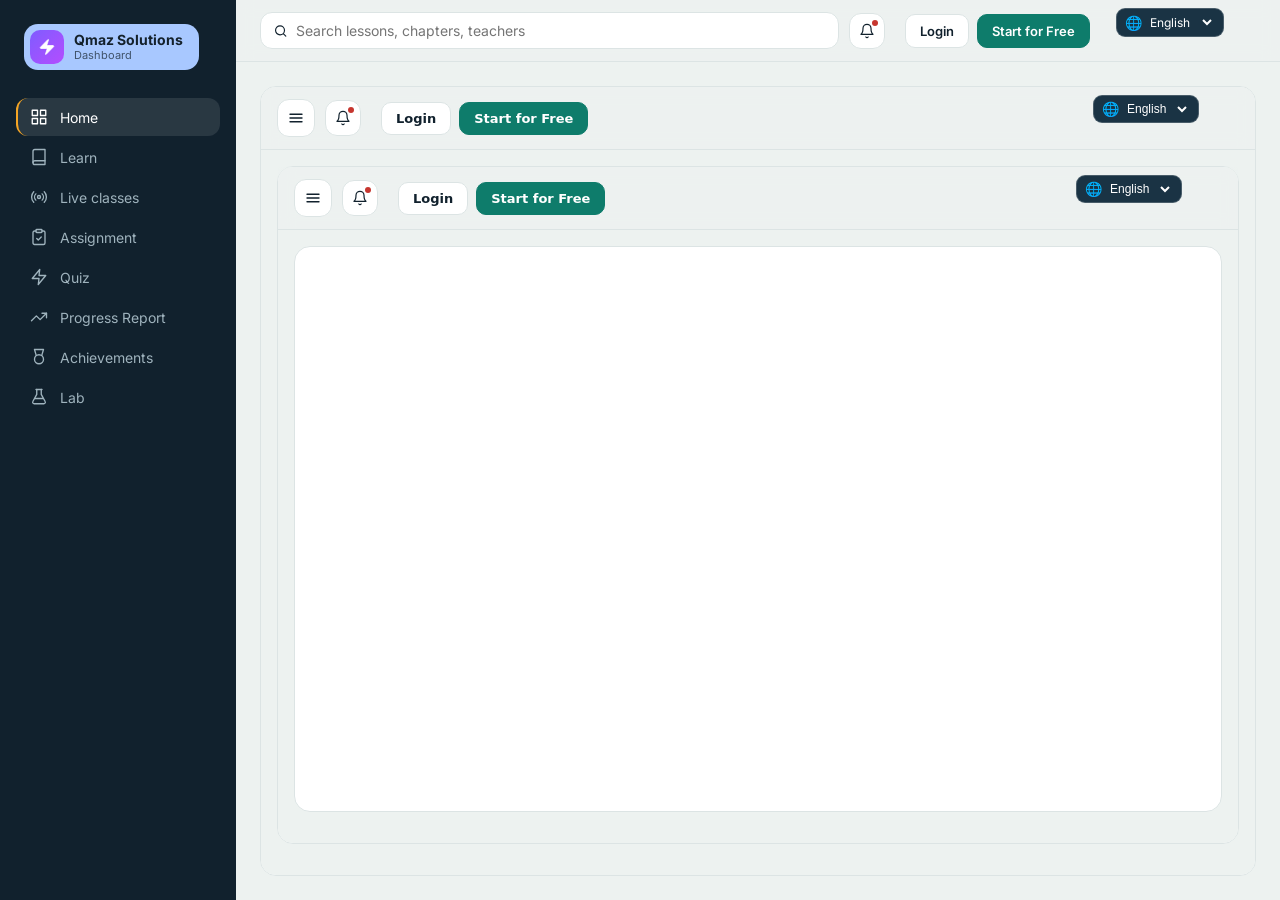
==== commit 603578ad: "Restore QE files from 4b612c0" ====
--- a/index.html
+++ b/index.html
@@ -1,43 +1,2255 @@
-<!doctype html>
+<!DOCTYPE html>
 <html lang="en">
 <head>
-<meta charset="utf-8">
-<meta name="viewport" content="width=device-width,initial-scale=1">
-<title>Qmaz Solutions — Dashboard</title>
-<link rel="preconnect" href="https://fonts.googleapis.com">
-<link href="https://fonts.googleapis.com/css2?family=Sora:wght@500;600;700&family=Public+Sans:wght@400;500;600&display=swap" rel="stylesheet">
-<link rel="stylesheet" href="css/style.css">
+<meta charset="utf-8" />
+<meta name="viewport" content="width=device-width, initial-scale=1" />
+<title>EdTech Platform</title>
+<style>
+@import url('https://fonts.googleapis.com/css2?family=Bricolage+Grotesque:opsz,wght@12..96,500;12..96,700;12..96,800&family=Inter:wght@400;500;600&family=IBM+Plex+Mono:wght@400;500&display=swap');
+
+:root{
+  --ink:#11212D; --slate:#5A6B78; --mute:#8A99A3; --line:#DCE4E4;
+  --canvas:#EDF2F0; --card:#FFFFFF; --teal:#0E7C6B; --tealSoft:#E2F0EC;
+  --marigold:#F5A524; --marigoldSoft:#FDF1D9; --vermilion:#C6362F; --redSoft:#FBE7E5;
+  --display:'Bricolage Grotesque','Trebuchet MS',sans-serif;
+  --body:'Inter',system-ui,-apple-system,sans-serif;
+  --mono:'IBM Plex Mono',ui-monospace,monospace;
+}
+*{box-sizing:border-box;margin:0;padding:0;-webkit-font-smoothing:antialiased}
+body{background:var(--canvas);font-family:var(--body);color:var(--ink)}
+button{font:inherit;cursor:pointer;border:none;background:none;color:inherit}
+input{font:inherit}
+:focus-visible{outline:2px solid var(--teal);outline-offset:2px;border-radius:6px}
+
+.mono{font-family:var(--mono)}
+.display{font-family:var(--display)}
+.eyebrow{font-family:var(--mono);font-size:11px;letter-spacing:.14em;text-transform:uppercase;color:var(--mute)}
+.eyebrow.teal{color:var(--teal)}
+.muted{color:var(--slate);font-size:14px}
+.small{font-size:12px;color:var(--slate);font-family:var(--mono)}
+
+.shell{display:flex;min-height:100vh}
+.side{position:sticky;top:0;height:100vh;width:236px;flex-shrink:0;background:var(--ink);padding:16px;display:flex;flex-direction:column}
+.brand{display:flex;gap:10px;align-items:center;padding:8px 8px 0}
+.brand-mark{width:32px;height:32px;border-radius:9px;background:var(--marigold);display:grid;place-items:center;color:var(--ink)}
+.brand h1{font-family:var(--display);font-size:14px;font-weight:800;color:#fff;line-height:1.2}
+.brand p{font-family:var(--mono);font-size:10px;letter-spacing:.12em;color:#7D94A0}
+.nav{margin-top:28px;display:flex;flex-direction:column;gap:2px}
+.nav button{display:flex;align-items:center;gap:12px;padding:10px 12px;border-radius:12px;color:#9FB3BD;font-size:14px;border-left:2px solid transparent;text-align:left;width:100%}
+.nav button.on{background:rgba(255,255,255,.10);color:#fff;border-left-color:var(--marigold)}
+.whoami{margin-top:auto;background:rgba(255,255,255,.06);border-radius:12px;padding:12px}
+.whoami .n{color:#fff;font-size:14px;font-weight:500;margin-top:4px}
+.whoami .m{color:#9FB3BD;font-size:12px}
+
+.main{flex:1;min-width:0}
+header.top{position:sticky;top:0;z-index:30;background:rgba(237,242,240,.93);backdrop-filter:blur(8px);border-bottom:1px solid var(--line)}
+.toprow{display:flex;align-items:center;gap:10px;padding:12px 24px}
+.search{flex:1;display:flex;align-items:center;gap:8px;background:var(--card);border:1px solid var(--line);border-radius:12px;padding:9px 12px}
+.search input{border:none;background:none;outline:none;width:100%;font-size:14px;color:var(--ink)}
+.seg{display:flex;background:var(--card);border:1px solid var(--line);border-radius:12px;padding:2px}
+.seg button{padding:6px 10px;border-radius:9px;font-size:12px;color:var(--slate)}
+.seg button.on{background:var(--ink);color:#fff}
+.iconbtn{background:var(--card);border:1px solid var(--line);border-radius:12px;padding:9px;position:relative;display:grid;place-items:center}
+.dot{position:absolute;top:6px;right:6px;width:6px;height:6px;border-radius:99px;background:var(--vermilion)}
+.notifwrap{position:relative}
+
+.qpill{display:flex;align-items:center;gap:10px;padding:6px 16px 6px 6px;border-radius:14px;background:#a8c8ff;color:#14212B}
+.qpill .lg{width:34px;height:34px;border-radius:10px;background:linear-gradient(135deg,#7f5cff,#b44dff);display:grid;place-items:center;flex:none}
+.qpill .lg svg{width:18px;height:18px}
+.qpill{white-space:nowrap}.qpill b{display:block;font-size:14px;line-height:1.1}@media(min-width:701px){.toprow{padding-right:190px}}.qpill span{display:block;font-size:11px;opacity:.7}
+.qmguest{display:flex;gap:8px;margin-left:10px;flex:none}
+.qmguest[hidden]{display:none}
+.qmguest button{border-radius:10px;padding:8px 14px;font:inherit;font-size:13px;font-weight:600;cursor:pointer;border:1px solid var(--line);background:#fff;color:var(--ink)}
+.qmguest button.go{background:#0E7C6B;border-color:#0E7C6B;color:#fff}
+@media(max-width:700px){.qmguest button{padding:7px 10px;font-size:12px}}
+.qmprof{position:relative;margin-left:10px;flex:none}
+.qmprof[hidden]{display:none}
+.qmav{width:38px;height:38px;border-radius:50%;border:2px solid var(--line);padding:0;overflow:hidden;cursor:pointer;background:linear-gradient(135deg,#7f5cff,#b44dff);color:#fff;font:700 15px var(--display,sans-serif);display:grid;place-items:center}
+.qmav img{width:100%;height:100%;object-fit:cover;display:block}
+.qmav.big{width:44px;height:44px;cursor:default;flex:none}
+.qmmenu{position:absolute;right:0;top:46px;min-width:220px;background:var(--card);border:1px solid var(--line);border-radius:14px;box-shadow:0 12px 32px rgba(15,30,35,.14);padding:12px;z-index:60}
+.qmmenu[hidden]{display:none}
+.qmhead{display:flex;gap:10px;align-items:center;margin-bottom:8px}
+.qmhead b{display:block;font-size:14px}.qmhead span{font-size:11px;color:var(--mute);word-break:break-all}
+.qmmenu>button{display:block;width:100%;text-align:left;padding:9px 10px;border-radius:8px;font-size:14px}
+.qmmenu>button:hover{background:var(--bg)}
+.notifpanel{position:absolute;top:calc(100% + 8px);right:0;width:300px;max-width:80vw;background:var(--card);border:1px solid var(--line);border-radius:14px;box-shadow:0 12px 32px rgba(15,30,35,.14);padding:14px;z-index:40}
+.notifitem{display:flex;gap:10px;padding:10px 0;border-bottom:1px solid var(--line)}
+.notifitem:last-child{border-bottom:none}
+.notifitem .ic{flex-shrink:0;width:32px;height:32px;border-radius:99px;background:var(--tealSoft);display:grid;place-items:center;color:var(--teal)}
+.roles{display:flex;align-items:center;gap:8px;padding:0 24px 12px;overflow-x:auto}
+.chip{flex-shrink:0;border:1px solid var(--line);background:var(--card);color:var(--slate);border-radius:99px;padding:6px 14px;font-size:12px}
+.chip.on{background:var(--tealSoft);border-color:var(--teal);color:var(--teal)}
+.burger{display:none}
+.mobnav{display:none;background:var(--ink);padding:12px;border-top:1px solid rgba(255,255,255,.08)}
+
+main{padding:24px}
+.pagehead{margin-bottom:20px}
+.pagehead h2{font-family:var(--display);font-size:30px;font-weight:800;letter-spacing:-.02em;margin-top:4px}
+
+.card{background:var(--card);border:1px solid var(--line);border-radius:16px;overflow:hidden}
+.p20{padding:20px}.p24{padding:24px}.p0{padding:0}
+.ytthumb{position:relative;width:100%;aspect-ratio:16/9;background-size:cover;background-position:center;cursor:pointer}
+.ytthumb::after{content:"";position:absolute;inset:0;background:rgba(17,33,45,.15);transition:background .18s ease}
+.ytthumb:hover::after{background:rgba(17,33,45,.32)}
+.ytplay{position:absolute;top:50%;left:50%;transform:translate(-50%,-50%);width:52px;height:52px;border-radius:99px;background:rgba(255,255,255,.94);color:var(--ink);display:grid;place-items:center;box-shadow:0 4px 14px rgba(0,0,0,.25)}
+.vmodal{position:fixed;inset:0;background:rgba(17,33,45,.72);z-index:100;display:flex;align-items:center;justify-content:center;padding:20px}
+.vmodal-box{background:#000;border-radius:14px;overflow:hidden;width:100%;max-width:860px}
+.vmodal-head{display:flex;align-items:center;justify-content:space-between;padding:12px 16px;background:var(--ink)}
+.vmodal-head h4{color:#fff;font-size:14px;font-weight:500;overflow:hidden;text-overflow:ellipsis;white-space:nowrap}
+.vmodal-close{color:#fff;background:rgba(255,255,255,.12);border-radius:8px;padding:6px 10px}
+.vmodal iframe{width:100%;aspect-ratio:16/9;display:block;border:none}
+/* ── auth ── */
+.auth-bg{min-height:100vh;background:var(--ink);display:flex;align-items:center;justify-content:center;padding:24px;
+  background-image:radial-gradient(ellipse at 20% 50%,rgba(14,124,107,.18) 0%,transparent 60%),
+                   radial-gradient(ellipse at 80% 20%,rgba(245,165,36,.10) 0%,transparent 55%)}
+.auth-box{background:var(--card);border-radius:20px;padding:40px;width:100%;max-width:440px;box-shadow:0 24px 64px rgba(0,0,0,.35)}
+.auth-brand{display:flex;align-items:center;gap:12px;margin-bottom:28px}
+.auth-brand-name{font-family:var(--display);font-size:16px;font-weight:800;color:var(--ink)}
+.auth-brand-sub{font-family:var(--mono);font-size:10px;letter-spacing:.12em;color:var(--mute)}
+.auth-brand .brand-mark{width:42px;height:42px;border-radius:12px;background:var(--marigold);display:grid;place-items:center;color:var(--ink);flex-shrink:0}
+.auth-title{font-family:var(--display);font-size:26px;font-weight:800;color:var(--ink);letter-spacing:-.02em}
+.auth-sub{font-size:14px;color:var(--slate);margin-top:6px;margin-bottom:24px}
+.auth-error{background:var(--redSoft);border:1px solid var(--vermilion);color:var(--vermilion);border-radius:10px;padding:10px 14px;font-size:13px;margin-bottom:16px}
+.auth-form{display:flex;flex-direction:column;gap:14px}
+.auth-field{display:flex;flex-direction:column;gap:5px;flex:1}
+.auth-field label{font-size:12px;font-weight:600;color:var(--slate);letter-spacing:.02em}
+.auth-field input,.auth-field select{border:1.5px solid var(--line);border-radius:10px;padding:10px 13px;font-size:14px;color:var(--ink);background:var(--canvas);outline:none;transition:border-color .18s}
+.auth-field input:focus,.auth-field select:focus{border-color:var(--teal);background:#fff}
+.auth-row{display:flex;gap:12px}
+.auth-btn{margin-top:4px;background:var(--teal);color:#fff;border-radius:12px;padding:13px;font-size:15px;font-weight:600;font-family:var(--display);cursor:pointer;border:none;display:flex;align-items:center;justify-content:center;gap:8px;transition:background .18s,transform .18s}
+.auth-btn:hover{background:#0a6458;transform:translateY(-1px)}
+.auth-btn:active{transform:none}
+.auth-switch{text-align:center;font-size:13px;color:var(--slate);margin-top:20px}
+.auth-switch a{color:var(--teal);font-weight:600;text-decoration:none}
+.auth-spinner{width:14px;height:14px;border:2px solid rgba(255,255,255,.3);border-top-color:#fff;border-radius:99px;animation:spin .7s linear infinite;display:inline-block}
+@keyframes spin{to{transform:rotate(360deg)}}
+.auth-avatar{width:36px;height:36px;border-radius:99px;background:var(--marigold);color:var(--ink);font-family:var(--display);font-weight:800;font-size:16px;display:grid;place-items:center;margin-bottom:6px}
+/* ── end auth ── */
+.libbook{background:var(--canvas);border-radius:12px;padding:14px;display:flex;flex-direction:column;gap:8px}
+.libcover{width:100%;aspect-ratio:3/4;border-radius:8px;display:flex;align-items:center;justify-content:center;color:#fff;font-family:var(--display);font-weight:800;text-align:center;padding:10px;font-size:13px;line-height:1.25}
+.libgrid{display:grid;gap:14px;grid-template-columns:repeat(6,1fr)}
+@media (max-width:1080px){.libgrid{grid-template-columns:repeat(3,1fr)}}
+@media (max-width:620px){.libgrid{grid-template-columns:repeat(2,1fr)}}
+.grid{display:grid;gap:20px}
+.g2{grid-template-columns:1fr 1fr}
+.g3{grid-template-columns:2fr 1fr}
+.g4{grid-template-columns:repeat(4,1fr)}
+.cards3{display:grid;gap:16px;grid-template-columns:repeat(3,1fr)}
+.cards4{display:grid;gap:16px;grid-template-columns:repeat(4,1fr)}
+.row{display:flex;align-items:center;gap:12px}
+.between{display:flex;align-items:center;justify-content:space-between;gap:12px}
+.stack{display:flex;flex-direction:column;gap:12px}
+.wrap{display:flex;flex-wrap:wrap;gap:12px}
+.mt4{margin-top:4px}.mt12{margin-top:12px}.mt16{margin-top:16px}.mt20{margin-top:20px}.mt24{margin-top:24px}
+
+.btn{display:inline-flex;align-items:center;justify-content:center;gap:8px;border-radius:12px;padding:10px 16px;font-size:14px;font-weight:500;transition:transform .18s ease,background .18s ease}
+.btn:hover{transform:translateY(-2px)}
+.btn:active{transform:none}
+.btn.solid{background:var(--ink);color:#fff}
+.btn.teal{background:var(--teal);color:#fff}
+.btn.ghost{background:transparent;color:var(--ink);border:1px solid var(--line)}
+.btn.full{width:100%}
+
+.tile{background:var(--canvas);border-radius:12px;padding:16px}
+.tile .v{font-family:var(--display);font-size:26px;font-weight:800;margin-top:4px}
+.tile .n{font-size:12px;color:var(--slate)}
+
+.hero{background-image:repeating-linear-gradient(var(--canvas) 0 1px,transparent 1px 28px)}
+.ribbonwrap{overflow-x:auto}
+.ribbon{min-width:620px}
+.ticks{position:relative;height:20px}
+.ticks span{position:absolute;top:0;font-family:var(--mono);font-size:11px;color:var(--mute)}
+.track{position:relative;background:var(--canvas);border-radius:12px;padding:10px 0}
+.slots{position:relative;height:118px}
+.slot{position:absolute;height:52px;border-radius:9px;padding:7px 10px;overflow:hidden;transition:transform .18s ease}
+.slot:hover{transform:translateY(-2px)}
+.slot .k{font-family:var(--mono);font-size:10px;letter-spacing:.08em;text-transform:uppercase}
+.slot .t{font-size:13px;font-weight:500;white-space:nowrap;overflow:hidden;text-overflow:ellipsis}
+.now{position:absolute;top:0;bottom:0;width:2px;background:var(--vermilion);z-index:5}
+.now i{position:absolute;left:-4px;top:-4px;width:10px;height:10px;border-radius:99px;background:var(--vermilion);animation:pulse 2.4s ease-in-out infinite}
+@keyframes pulse{0%,100%{opacity:1}50%{opacity:.3}}
+
+.listrow{display:flex;align-items:center;gap:16px;background:var(--canvas);border-radius:12px;padding:12px;transition:transform .18s ease}
+.listrow:hover{transform:translateY(-2px)}
+.thumb{width:44px;height:44px;border-radius:10px;background:var(--ink);display:grid;place-items:center;color:#fff;flex-shrink:0}
+.bar{height:6px;background:var(--canvas);border-radius:99px;overflow:hidden;flex:1}
+.bar i{display:block;height:100%;background:var(--teal);border-radius:99px}
+.spine{display:flex;align-items:center;gap:12px}
+.spine .lbl{width:140px;flex-shrink:0;font-size:14px;overflow:hidden;text-overflow:ellipsis;white-space:nowrap}
+.seg12{display:flex;gap:4px;flex:1}
+.seg12 i{height:20px;flex:1;border-radius:3px;background:var(--canvas)}
+.streak{display:flex;gap:3px;margin-top:12px}
+.streak i{height:24px;flex:1;border-radius:3px;background:var(--tealSoft)}
+
+.opt{display:flex;align-items:center;gap:12px;width:100%;text-align:left;border:1px solid var(--line);background:var(--card);border-radius:12px;padding:12px 16px;font-size:14px;transition:transform .15s ease}
+.opt:hover{transform:translateY(-1px)}
+.opt.on{border-color:var(--ink);background:var(--canvas)}
+.opt.right{border-color:var(--teal);background:var(--tealSoft)}
+.opt.wrong{border-color:var(--vermilion);background:var(--redSoft)}
+.key{width:24px;height:24px;border-radius:7px;background:var(--canvas);display:grid;place-items:center;font-family:var(--mono);font-size:11px;color:var(--slate);flex-shrink:0}
+.steps{display:flex;gap:4px;margin-top:12px}
+.steps i{height:4px;flex:1;border-radius:99px;background:var(--canvas)}
+.steps i.on{background:var(--ink)}
+
+.divide>*+*{border-top:1px solid var(--line)}
+.attend{display:flex;flex-wrap:wrap;gap:4px;margin-top:20px}
+.attend i{width:16px;height:16px;border-radius:3px;background:var(--tealSoft)}
+.note{background:var(--marigoldSoft);border-left:3px solid var(--marigold);border-radius:12px;padding:16px;font-size:14px}
+.badge{width:44px;height:44px;border-radius:12px;display:grid;place-items:center}
+.player{background:var(--ink);height:250px;display:grid;place-items:center;position:relative;border-radius:16px 16px 0 0}
+.livetag{background:var(--vermilion);color:#fff;border-radius:99px;padding:4px 12px;display:inline-flex;align-items:center;gap:6px;font-family:var(--mono);font-size:11px;width:fit-content}
+.livetag i{width:7px;height:7px;border-radius:99px;background:#fff;animation:pulse 2.4s ease-in-out infinite}
+footer.legal{display:flex;flex-wrap:wrap;gap:16px;margin-top:40px;padding-top:20px;border-top:1px solid var(--line)}
+/* ── lab ── */
+.lab-grid{display:grid;gap:20px;grid-template-columns:repeat(2,1fr)}
+@media(max-width:820px){.lab-grid{grid-template-columns:1fr}}
+.lab-card{background:var(--card);border:1px solid var(--line);border-radius:20px;overflow:hidden;display:flex;flex-direction:column;transition:transform .18s ease,box-shadow .18s ease}
+.lab-card:hover{transform:translateY(-3px);box-shadow:0 12px 32px rgba(17,33,45,.12)}
+.lab-banner{height:140px;display:flex;align-items:center;justify-content:center;position:relative;overflow:hidden}
+.lab-banner svg{opacity:.18;position:absolute;inset:0;width:100%;height:100%}
+.lab-icon{width:64px;height:64px;border-radius:18px;display:grid;place-items:center;background:rgba(255,255,255,.2);backdrop-filter:blur(4px);position:relative;z-index:1}
+.lab-body{padding:20px;flex:1;display:flex;flex-direction:column;gap:10px}
+.lab-body h3{font-family:var(--display);font-size:18px;font-weight:800;letter-spacing:-.02em}
+.lab-body p{font-size:13px;color:var(--slate);line-height:1.55;flex:1}
+.lab-tags{display:flex;gap:6px;flex-wrap:wrap}
+.lab-tag{font-family:var(--mono);font-size:10px;letter-spacing:.1em;text-transform:uppercase;padding:3px 8px;border-radius:99px;background:var(--canvas);color:var(--slate)}
+.lab-open-btn{display:flex;align-items:center;justify-content:center;gap:8px;border-radius:12px;padding:11px 18px;font-size:14px;font-weight:600;color:#fff;transition:filter .18s ease;cursor:pointer;border:none;margin:0 20px 20px;font-family:var(--body)}
+.lab-open-btn:hover{filter:brightness(1.1)}
+/* lab iframe overlay */
+.lab-modal{position:fixed;inset:0;z-index:200;display:flex;flex-direction:column;background:rgba(17,33,45,.88);backdrop-filter:blur(4px)}
+.lab-modal-head{display:flex;align-items:center;justify-content:space-between;padding:12px 20px;background:var(--ink);flex-shrink:0}
+.lab-modal-head h4{color:#fff;font-family:var(--display);font-size:15px;font-weight:700}
+.lab-modal-close{color:#fff;background:rgba(255,255,255,.12);border-radius:10px;padding:8px 14px;font-size:13px;font-weight:500;display:flex;align-items:center;gap:6px}
+.lab-modal iframe{flex:1;border:none;background:#fff}
+.rise{animation:rise .45s cubic-bezier(.2,.7,.3,1) both}
+@keyframes rise{from{opacity:0;transform:translateY(10px)}to{opacity:1;transform:none}}
+::-webkit-scrollbar{width:7px;height:7px}::-webkit-scrollbar-thumb{background:#C9D4D4;border-radius:99px}
+
+@media (max-width:1080px){
+  .g3,.g2,.g4{grid-template-columns:1fr}
+  .cards3,.cards4{grid-template-columns:1fr 1fr}
+  .side{display:none}
+  .burger{display:grid;place-items:center}
+  .mobnav.open{display:block}
+  .search{display:none}
+  main{padding:16px}
+  .toprow,.roles{padding-left:16px;padding-right:16px}
+  .pagehead h2{font-size:24px}
+}
+@media (max-width:620px){
+  .cards3,.cards4{grid-template-columns:1fr}
+}
+@media (prefers-reduced-motion:reduce){*{animation:none!important;transition:none!important}}
+
+/* ── auth screen ── */
+.auth-shell{min-height:100vh;display:flex;align-items:center;justify-content:center;background:var(--canvas);padding:20px}
+.auth-box{background:var(--card);border:1px solid var(--line);border-radius:24px;width:100%;max-width:440px;overflow:hidden;box-shadow:0 8px 40px rgba(17,33,45,.10)}
+.auth-hero{background:var(--ink);padding:32px 32px 28px;text-align:center}
+.auth-logo{width:52px;height:52px;border-radius:14px;background:var(--marigold);display:inline-flex;align-items:center;justify-content:center;color:var(--ink);margin-bottom:16px}
+.auth-hero h2{font-family:var(--display);font-size:22px;font-weight:800;color:#fff;margin-bottom:4px}
+.auth-hero p{font-family:var(--mono);font-size:11px;letter-spacing:.12em;color:#7D94A0;text-transform:uppercase}
+.auth-body{padding:28px 32px 32px}
+.auth-tabs{display:flex;background:var(--canvas);border-radius:12px;padding:3px;margin-bottom:24px}
+.auth-tabs button{flex:1;padding:8px;border-radius:9px;font-size:13px;font-weight:500;color:var(--slate);transition:background .18s,color .18s}
+.auth-tabs button.on{background:var(--ink);color:#fff}
+.field{display:flex;flex-direction:column;gap:6px;margin-bottom:16px}
+.field label{font-size:12px;font-weight:600;color:var(--slate);font-family:var(--mono);letter-spacing:.06em;text-transform:uppercase}
+.field input,.field select{border:1.5px solid var(--line);border-radius:10px;padding:11px 14px;font-size:14px;font-family:var(--body);color:var(--ink);background:var(--card);transition:border-color .18s;outline:none;width:100%}
+.field input:focus,.field select:focus{border-color:var(--teal)}
+.field select{appearance:none;background-image:url("data:image/svg+xml,%3Csvg xmlns='http://www.w3.org/2000/svg' width='16' height='16' viewBox='0 0 24 24' fill='none' stroke='%235A6B78' stroke-width='2'%3E%3Cpolyline points='6 9 12 15 18 9'/%3E%3C/svg%3E");background-repeat:no-repeat;background-position:right 12px center;padding-right:36px}
+.field-row{display:grid;grid-template-columns:1fr 1fr;gap:12px}
+.auth-err{background:var(--redSoft);border:1px solid #f5c6c4;border-radius:10px;padding:10px 14px;font-size:13px;color:var(--vermilion);margin-bottom:16px;display:none}
+.auth-err.show{display:block}
+.auth-btn{width:100%;padding:13px;border-radius:12px;background:var(--teal);color:#fff;font-size:15px;font-weight:600;font-family:var(--body);cursor:pointer;border:none;transition:background .18s,transform .18s;margin-top:4px}
+.auth-btn:hover{background:#0a6558;transform:translateY(-1px)}
+.auth-btn:active{transform:none}
+.auth-switch{text-align:center;margin-top:18px;font-size:13px;color:var(--slate)}
+.auth-switch button{color:var(--teal);font-weight:600;background:none;border:none;cursor:pointer;font:inherit}
+.auth-divider{display:flex;align-items:center;gap:12px;margin:18px 0;color:var(--mute);font-size:12px;font-family:var(--mono)}
+.auth-divider::before,.auth-divider::after{content:"";flex:1;height:1px;background:var(--line)}
+</style>
+<!-- Google Translate -->
+<style>
+.goog-te-banner-frame,.goog-te-balloon-frame,.goog-te-ftab-frame{display:none!important;}
+.goog-text-highlight{background:none!important;box-shadow:none!important;}
+body{top:0!important;position:static!important;}
+#gt-picker{position:fixed;top:8px;right:56px;z-index:99999;
+  display:flex;align-items:center;gap:4px;background:#1a3344;
+  border:1px solid rgba(255,255,255,.2);border-radius:9px;padding:3px 8px;}
+#gt-picker select{font-size:12px;color:#fff;background:transparent;
+  border:none;outline:none;cursor:pointer;font-family:Inter,sans-serif;padding:2px 0;}
+#gt-picker select option{color:#000;background:#fff;}
+#gt-picker span{font-size:14px;}
+/* Hide Google's own widget but keep engine running */
+#_gt_root{position:fixed;bottom:0;right:0;width:1px;height:1px;overflow:hidden;opacity:0;pointer-events:none;}
+</style>
 </head>
 <body>
-<div class="app">
-  <nav class="side" aria-label="Main navigation">
-    <div class="brand"><svg width="34" height="34" viewBox="0 0 34 34" role="img" aria-label="Qmaz Solutions logo"><rect x="1" y="1" width="32" height="32" rx="9" fill="#0F766E"/><circle cx="17" cy="16" r="8" fill="none" stroke="#fff" stroke-width="2.5"/><line x1="21" y1="20" x2="26" y2="25" stroke="#fff" stroke-width="2.5" stroke-linecap="round"/></svg><div><b>Qmaz Solutions</b><small>Admin</small></div></div>
-    <div class="nav"><a href="#overview" aria-current="page"><svg viewBox="0 0 24 24" aria-hidden="true"><rect x="3" y="3" width="7" height="7" rx="1.5"/><rect x="14" y="3" width="7" height="7" rx="1.5"/><rect x="3" y="14" width="7" height="7" rx="1.5"/><rect x="14" y="14" width="7" height="7" rx="1.5"/></svg>Dashboard</a><a href="#projects"><svg viewBox="0 0 24 24" aria-hidden="true"><path d="M3 7a2 2 0 0 1 2-2h4l2 2h8a2 2 0 0 1 2 2v9a2 2 0 0 1-2 2H5a2 2 0 0 1-2-2z"/></svg>Projects</a><a href="#clients"><svg viewBox="0 0 24 24" aria-hidden="true"><circle cx="9" cy="8" r="3.5"/><path d="M2.5 20c.8-3.2 3.4-5 6.5-5s5.7 1.8 6.5 5"/><circle cx="17" cy="9" r="2.5"/><path d="M17 14.5c2.4 0 4.2 1.4 4.9 4"/></svg>Clients</a><a href="#invoices"><svg viewBox="0 0 24 24" aria-hidden="true"><path d="M6 2h9l4 4v16H6z"/><line x1="9" y1="11" x2="15" y2="11"/><line x1="9" y1="15" x2="15" y2="15"/></svg>Invoices</a><a href="#reports"><svg viewBox="0 0 24 24" aria-hidden="true"><line x1="5" y1="20" x2="5" y2="12"/><line x1="12" y1="20" x2="12" y2="5"/><line x1="19" y1="20" x2="19" y2="9"/></svg>Reports</a><a href="#settings"><svg viewBox="0 0 24 24" aria-hidden="true"><circle cx="12" cy="12" r="3"/><path d="M19 12a7 7 0 0 0-.1-1.2l2-1.5-2-3.4-2.3 1a7 7 0 0 0-2-1.2L14.2 3h-4l-.4 2.5a7 7 0 0 0-2 1.2l-2.3-1-2 3.4 2 1.5a7 7 0 0 0 0 2.4l-2 1.5 2 3.4 2.3-1a7 7 0 0 0 2 1.2l.4 2.5h4l.4-2.5a7 7 0 0 0 2-1.2l2.3 1 2-3.4-2-1.5c.07-.4.1-.8.1-1.2z"/></svg>Settings</a></div>
-    <div class="help"><b>Need a hand?</b><p>Visit the help center or write to [SUPPORT EMAIL].</p><a href="#help">Open help center</a></div>
-  </nav>
-  <main class="main" id="overview">
-    <header class="top">
-      <h1>Overview</h1>
-      <label class="search"><svg class="ic" viewBox="0 0 24 24" aria-hidden="true"><circle cx="11" cy="11" r="7"/><line x1="16.5" y1="16.5" x2="21" y2="21"/></svg><input type="search" placeholder="Search projects, clients, invoices" aria-label="Search"></label>
-      <button class="iconbtn" type="button" aria-label="Notifications"><svg class="ic" viewBox="0 0 24 24"><path d="M18 9a6 6 0 0 0-12 0c0 6-2.5 7.5-2.5 7.5h17S18 15 18 9z"/><path d="M10 20a2.2 2.2 0 0 0 4 0"/></svg></button>
-      <button class="btn" type="button"><svg class="ic" viewBox="0 0 24 24" style="width:14px;height:14px"><line x1="12" y1="5" x2="12" y2="19"/><line x1="5" y1="12" x2="19" y2="12"/></svg>New project</button>
-    </header>
-    <div class="content">
-      <section class="row" aria-label="Key metrics"><div class="kpi"><div class="l">Monthly revenue</div><div class="v">$48,250</div><div class="d">+8.4% <span>vs last month</span></div></div><div class="kpi"><div class="l">Active projects</div><div class="v">14</div><div class="d">+3 <span>started this month</span></div></div><div class="kpi"><div class="l">New leads</div><div class="v">37</div><div class="d">+12.1% <span>vs last month</span></div></div><div class="kpi"><div class="l">Open tickets</div><div class="v">6</div><div class="d bad">+2 <span>need attention</span></div></div></section>
-      <section class="row">
-        <div class="card chart">
-          <div class="head"><h2>Revenue overview</h2><span class="pill">Sample data</span><div class="tabs"><button class="on" type="button">Monthly</button><button type="button">Quarterly</button></div></div>
-          <div class="bars"><i style="--h:84px"></i><i style="--h:102px"></i><i style="--h:92px"></i><i style="--h:120px"></i><i style="--h:110px"></i><i style="--h:134px"></i><i style="--h:126px"></i><i style="--h:148px"></i><i style="--h:140px"></i><i style="--h:164px"></i><i style="--h:172px"></i><i style="--h:188px"></i></div>
-          <div class="months"><span>Nov</span><span>Dec</span><span>Jan</span><span>Feb</span><span>Mar</span><span>Apr</span><span>May</span><span>Jun</span><span>Jul</span><span>Aug</span><span>Sep</span><span>Oct</span></div>
+<div id="app"></div>
+<div id="_gt_root"></div>
+<div id="gt-picker">
+  <span>🌐</span>
+  <select onchange="gtSet(this.value)" id="gt-sel">
+    <option value="">English</option>
+    <option value="ta">தமிழ்</option>
+    <option value="hi">हिन्दी</option>
+    <option value="fr">Français</option>
+    <option value="de">Deutsch</option>
+    <option value="es">Español</option>
+    <option value="zh-CN">中文</option>
+    <option value="ar">العربية</option>
+    <option value="ja">日本語</option>
+    <option value="ko">한국어</option>
+  </select>
+</div>
+<script>
+// Google Translate integration
+var _gtReady=false;
+function googleTranslateElementInit(){
+  new google.translate.TranslateElement({
+    pageLanguage:'en',
+    autoDisplay:false,
+    multilanguagePage:false
+  },'_gt_root');
+  _gtReady=true;
+  // If a language was pending, apply it now
+  var pending=sessionStorage.getItem('gt_pending');
+  if(pending){sessionStorage.removeItem('gt_pending');_applyLang(pending);}
+}
+function _applyLang(lang){
+  var el=document.querySelector('.goog-te-combo');
+  if(!el){
+    // retry up to 20 times (2s total)
+    var tries=0;
+    var iv=setInterval(function(){
+      el=document.querySelector('.goog-te-combo');
+      if(el||(++tries>20)){clearInterval(iv);if(el)_doSelect(el,lang);}
+    },100);
+    return;
+  }
+  _doSelect(el,lang);
+}
+function _doSelect(el,lang){
+  el.value=lang||'en';
+  el.dispatchEvent(new Event('change'));
+  // Update our picker to match
+  var s=document.getElementById('gt-sel');
+  if(s)s.value=lang||'';
+}
+function gtSet(lang){
+  if(_gtReady){
+    _applyLang(lang);
+    return;
+  }
+  // Engine not loaded yet — store and reload
+  if(lang){
+    sessionStorage.setItem('gt_pending',lang);
+    // Set cookie so engine loads into correct language on reload
+    var v='/en/'+lang;
+    document.cookie='googtrans='+v+'; path=/';
+  } else {
+    sessionStorage.removeItem('gt_pending');
+    document.cookie='googtrans=; path=/; expires=Thu,01 Jan 1970 00:00:00 GMT';
+  }
+  location.reload();
+}
+// On page load: if GT engine already active (from cookie), sync picker
+window.addEventListener('load',function(){
+  setTimeout(function(){
+    var el=document.querySelector('.goog-te-combo');
+    if(el){
+      var s=document.getElementById('gt-sel');
+      if(s&&el.value&&el.value!=='en')s.value=el.value;
+    }
+  },1500);
+});
+</script>
+<script src="https://translate.google.com/translate_a/element.js?cb=googleTranslateElementInit"></script>
+
+<script>
+/* Load assignment and quiz data */
+window.ASSIGNMENTS={};
+fetch('assignments.json').then(r=>{if(!r.ok)throw 0;return r.json();}).then(d=>{window.ASSIGNMENTS=d;}).catch(()=>{
+  /* .json not allowed on some free hosts (e.g. Neocities): load the same data from assignments.js instead */
+  var sc=document.createElement('script');sc.src='assignments.js';
+  sc.onload=function(){if(window.state&&state.view==='assess')render();};
+  document.head.appendChild(sc);
+});
+window.QUIZZES={};
+fetch('quizzes.json').then(r=>r.json()).then(d=>{window.QUIZZES=d;if(state&&state.view==='quiz')render();}).catch(()=>{});
+
+/* ─────────── icons ─────────── */
+const S = (p, sz) => '<svg width="'+(sz||18)+'" height="'+(sz||18)+'" viewBox="0 0 24 24" fill="none" stroke="currentColor" stroke-width="1.8" stroke-linecap="round" stroke-linejoin="round">'+p+'</svg>';
+const I = {
+  grid:  s=>S('<rect x="3" y="3" width="7" height="7"/><rect x="14" y="3" width="7" height="7"/><rect x="14" y="14" width="7" height="7"/><rect x="3" y="14" width="7" height="7"/>',s),
+  book:  s=>S('<path d="M4 19.5A2.5 2.5 0 0 1 6.5 17H20"/><path d="M6.5 2H20v20H6.5A2.5 2.5 0 0 1 4 19.5v-15A2.5 2.5 0 0 1 6.5 2z"/>',s),
+  radio: s=>S('<circle cx="12" cy="12" r="2"/><path d="M16.2 7.8a6 6 0 0 1 0 8.4M7.8 16.2a6 6 0 0 1 0-8.4M19 5a10 10 0 0 1 0 14M5 19A10 10 0 0 1 5 5"/>',s),
+  clip:  s=>S('<rect x="8" y="2" width="8" height="4" rx="1"/><path d="M16 4h2a2 2 0 0 1 2 2v14a2 2 0 0 1-2 2H6a2 2 0 0 1-2-2V6a2 2 0 0 1 2-2h2"/><path d="M9 14l2 2 4-4"/>',s),
+  trend: s=>S('<polyline points="22 7 13.5 15.5 8.5 10.5 2 17"/><polyline points="16 7 22 7 22 13"/>',s),
+  medal: s=>S('<circle cx="12" cy="15" r="6"/><path d="M8.2 9.5 6 2h12l-2.2 7.5"/>',s),
+  search:s=>S('<circle cx="11" cy="11" r="7"/><path d="m20 20-3.5-3.5"/>',s),
+  bell:  s=>S('<path d="M18 8a6 6 0 1 0-12 0c0 7-3 9-3 9h18s-3-2-3-9"/><path d="M13.7 21a2 2 0 0 1-3.4 0"/>',s),
+  play:  s=>S('<polygon points="6 3 20 12 6 21 6 3" fill="currentColor" stroke="none"/>',s),
+  chev:  s=>S('<polyline points="9 18 15 12 9 6"/>',s),
+  clock: s=>S('<circle cx="12" cy="12" r="9"/><polyline points="12 7 12 12 15 14"/>',s),
+  check: s=>S('<circle cx="12" cy="12" r="9"/><polyline points="8 12.5 11 15.5 16 9.5"/>',s),
+  cross: s=>S('<circle cx="12" cy="12" r="9"/><path d="m9 9 6 6M15 9l-6 6"/>',s),
+  down:  s=>S('<path d="M12 3v12"/><polyline points="7 11 12 16 17 11"/><path d="M4 20h16"/>',s),
+  users: s=>S('<circle cx="9" cy="8" r="3.5"/><path d="M2.5 20a6.5 6.5 0 0 1 13 0"/><path d="M16 5.2a3.5 3.5 0 0 1 0 6.6M18 14.5a6.5 6.5 0 0 1 3.5 5.5"/>',s),
+  shield:s=>S('<path d="M12 2 4 5.5v6c0 5 3.4 9.2 8 10.5 4.6-1.3 8-5.5 8-10.5v-6z"/><polyline points="9 12 11 14 15 10"/>',s),
+  globe: s=>S('<circle cx="12" cy="12" r="9"/><path d="M3 12h18M12 3a15 15 0 0 1 0 18a15 15 0 0 1 0-18"/>',s),
+  cap:   s=>S('<path d="M2 8.5 12 4l10 4.5-10 4.5z"/><path d="M6 11v5c0 1.7 2.7 3 6 3s6-1.3 6-3v-5"/>',s),
+  star:  s=>S('<polygon points="12 3 14.6 9.1 21 9.7 16.2 14 17.6 20.3 12 17 6.4 20.3 7.8 14 3 9.7 9.4 9.1"/>',s),
+  trophy:s=>S('<path d="M7 4h10v6a5 5 0 0 1-10 0z"/><path d="M17 5h3v2a3 3 0 0 1-3 3M7 5H4v2a3 3 0 0 0 3 3"/><path d="M10 15h4l1 5H9z"/>',s),
+  flask: s=>S('<path d="M9 2v6.5L3.8 18A2 2 0 0 0 5.6 21h12.8a2 2 0 0 0 1.8-3L15 8.5V2"/><path d="M8 2h8M6.5 14h11"/>',s),
+  spark: s=>S('<path d="M12 2.5 14 9l6.5 2-6.5 2-2 6.5-2-6.5L3.5 11 10 9z"/>',s),
+  cal:   s=>S('<rect x="3" y="5" width="18" height="16" rx="2"/><path d="M3 10h18M8 3v4M16 3v4"/>',s),
+  arrow: s=>S('<path d="M4 12h15"/><polyline points="13 6 19 12 13 18"/>',s),
+  menu:  s=>S('<path d="M4 7h16M4 12h16M4 17h16"/>',s),
+  close: s=>S('<path d="M6 6l12 12M18 6L6 18"/>',s),
+  bolt:  s=>S('<polygon points="13 2 3 14 12 14 11 22 21 10 12 10 13 2"/>',s),
+};
+
+/* ─────────── content ─────────── */
+const STR = {
+  en:{home:"Home",learn:"Learn",live:"Live classes",assess:"Assignment",quiz:"Quiz",progress:"Progress Report",awards:"Achievements",lab:"Lab",
+      search:"Search lessons, chapters, teachers",greet:"Good morning",cont:"Continue learning",join:"Join now",
+      day:"Your day",mastery:"Subject mastery",streak:"day streak",all:"View all",start:"Start",resume:"Resume",viewas:"View as",
+      submit:"Submit Assignment",viewAns:"View Answer Key",hideAns:"Hide Answers",pending:"Pending",submitted:"Submitted",
+      startQuiz:"Start Quiz",nextQ:"Next",checkQ:"Check Answer",retake:"Retake",finish:"Finish"},
+  ta:{home:"முகப்பு",learn:"கற்க",live:"நேரடி வகுப்பு",assess:"பணி",quiz:"வினாடி வினா",progress:"முன்னேற்ற அறிக்கை",awards:"சாதனைகள்",lab:"ஆய்வகம்",
+      search:"பாடங்கள், அத்தியாயங்களைத் தேடுங்கள்",greet:"காலை வணக்கம்",cont:"தொடர்ந்து கற்க",join:"இணைக",
+      day:"உங்கள் நாள்",mastery:"பாட தேர்ச்சி",streak:"நாள் தொடர்ச்சி",all:"அனைத்தும்",start:"தொடங்கு",resume:"தொடர்",viewas:"பார்வை",
+      submit:"பணி சமர்ப்பி",viewAns:"விடை காட்டு",hideAns:"விடை மறை",pending:"நிலுவை",submitted:"சமர்ப்பிக்கப்பட்டது",
+      startQuiz:"வினாவை தொடங்கு",nextQ:"அடுத்து",checkQ:"சரிபார்",retake:"மீண்டும்",finish:"முடி"},
+  hi:{home:"होम",learn:"सीखें",live:"लाइव कक्षा",assess:"असाइनमेंट",quiz:"क्विज़",progress:"प्रगति रिपोर्ट",awards:"उपलब्धियाँ",lab:"प्रयोगशाला",
+      search:"पाठ, अध्याय, शिक्षक खोजें",greet:"सुप्रभात",cont:"सीखना जारी रखें",join:"अभी जुड़ें",
+      day:"आपका दिन",mastery:"विषय दक्षता",streak:"दिन की लय",all:"सभी देखें",start:"शुरू करें",resume:"जारी रखें",viewas:"देखें",
+      submit:"असाइनमेंट जमा करें",viewAns:"उत्तर देखें",hideAns:"उत्तर छुपाएं",pending:"लंबित",submitted:"जमा किया",
+      startQuiz:"क्विज़ शुरू करें",nextQ:"अगला",checkQ:"जाँचें",retake:"फिर से",finish:"समाप्त करें"},
+};
+
+const SCHEDULE = [
+  {s:8.0,e:8.75,t:"Algebra: Linear Equations",k:"live",by:"S. Rajkumar"},
+  {s:9.0,e:9.75,t:"Photosynthesis — Virtual Lab",k:"lab",by:"Meera Nair"},
+  {s:10.25,e:11.0,t:"English: Persuasive Writing",k:"video",by:"Recorded"},
+  {s:11.5,e:12.25,t:"Coding: Loops in Python",k:"live",by:"A. Balaji"},
+  {s:14.0,e:14.5,t:"Unit Test — Social Studies",k:"test",by:"Timed, 30 min"},
+  {s:15.0,e:15.75,t:"Financial Literacy: Budgeting",k:"video",by:"Recorded"},
+];
+const KIND = {
+  live:{bg:"var(--tealSoft)",bar:"var(--teal)",tag:"Live"},
+  lab:{bg:"var(--marigoldSoft)",bar:"var(--marigold)",tag:"Lab"},
+  video:{bg:"#EEF2F1",bar:"var(--slate)",tag:"Recorded"},
+  test:{bg:"var(--redSoft)",bar:"var(--vermilion)",tag:"Timed test"},
+};
+/* ── Courses ── */
+const COURSES = [
+  {t:"Linear Equations — Chapter 2",sub:"Mathematics",d:18,l:45},
+  {t:"Photosynthesis and Respiration",sub:"Science",d:32,l:60},
+  {t:"The French Revolution",sub:"History",d:10,l:40},
+  {t:"Python Fundamentals",sub:"Coding",d:5,l:30},
+];
+/* ── Timetable rules (mirrors the xlsx: one teacher per weekday, 2 periods 08:00–09:20) ── */
+const TIMETABLE = {
+  1: { teacher:"S. Rajkumar",  sub:"Mathematics",    meet:"QEPlatform-Maths",
+       classes:[
+         {cls:"6-A",  grade:6,  book:"Ganita Prakash",              topic:"Perimeter and Area — Chapter 6",           obj:"Understand perimeter and area of rectangles and squares with real-world problems.",       topics:["Perimeter of rectangles","Area calculation","Comparison of shapes","Word problems"],keyPoints:["Perimeter = sum of all sides","Area of rectangle = l × b","Always write units in the answer"],formulas:["P = 2(l + b)","A = l × b"],prepare:["Bring Chapter 6 textbook","Try 3 perimeter problems before class"]},
+         {cls:"10-A", grade:10, book:"Mathematics",                  topic:"Introduction to Trigonometry — Chapter 8", obj:"Build understanding of trigonometric ratios and apply them to right-angled triangles.",    topics:["Trigonometric ratios","Complementary angles","Identities overview","Exercise 8.1"],keyPoints:["sin θ = opposite/hypotenuse","cos θ = adjacent/hypotenuse","Memorise sin 0°, 30°, 45°, 60°, 90°"],formulas:["sin²θ + cos²θ = 1","tan θ = sin θ / cos θ"],prepare:["Revise Pythagoras theorem","Bring log tables if available"]},
+       ]},
+  2: { teacher:"A. Balaji",    sub:"Computer Science / IP", meet:"QEPlatform-CS",
+       classes:[
+         {cls:"11-A", grade:11, book:"Computer Science (Class 11)",     topic:"Strings — Chapter 8",                     obj:"Master Python string operations including indexing, slicing and built-in methods.",          topics:["String indexing","Slicing","String methods","Concatenation & repetition"],keyPoints:["Strings are immutable","Index starts at 0","Negative indexing goes from end"],formulas:["s[start:stop:step]","len(s), s.upper(), s.lower()"],prepare:["Have Python (IDLE or Replit) ready","Update practical file"]},
+         {cls:"12-A", grade:12, book:"Informatics Practices (Class 12)", topic:"Plotting Data using Matplotlib — Ch 4",   obj:"Create and customise line plots using Matplotlib in Python.",                               topics:["plot() function","Labels and title","Customising colour, marker, linestyle","Saving figures"],keyPoints:["Always label axes","plt.show() renders the graph","Use plt.savefig() to export"],formulas:["plt.plot(x, y, color='blue', marker='o')","plt.xlabel() / plt.ylabel()"],prepare:["Update practical file","Write 2 programs on today's topic"]},
+       ]},
+  3: { teacher:"Meera Nair",   sub:"Science",        meet:"QEPlatform-Science",
+       classes:[
+         {cls:"6-A",  grade:6,  book:"Curiosity",                     topic:"Temperature and its Measurement — Ch 7",   obj:"Understand how temperature is measured and the correct use of thermometers.",               topics:["Hot and cold","Clinical thermometer","Laboratory thermometer","Precautions"],keyPoints:["Thermometers measure heat energy level","Normal body temp ≈ 37 °C","Read at eye level"],formulas:["°C = (°F − 32) × 5/9"],prepare:["Read Chapter 7 pages 80–88","Solve back exercise Q1–3"]},
+         {cls:"10-A", grade:10, book:"Science",                        topic:"Light – Reflection and Refraction — Ch 9", obj:"Apply laws of reflection and understand image formation by spherical mirrors.",               topics:["Laws of reflection","Concave & convex mirrors","Image formation","Mirror formula"],keyPoints:["Angle of incidence = angle of reflection","Real images form in front of the mirror","Virtual images are behind"],formulas:["1/f = 1/v + 1/u","m = −v/u"],prepare:["Draw a ray diagram for a concave mirror","Revise sign convention"]},
+       ]},
+  4: { teacher:"L. Fernandes", sub:"English",        meet:"QEPlatform-English",
+       classes:[
+         {cls:"6-A",  grade:6,  book:"Poorvi",                        topic:"Unit 3: Nurturing Nature",                 obj:"Develop reading comprehension and vocabulary through Neem Baba and related poems.",         topics:["Reading comprehension","Vocabulary in context","Poetry appreciation","Grammar exercise"],keyPoints:["Identify theme vs. topic","Poetic devices: personification, imagery","Use context clues for unfamiliar words"],formulas:[],prepare:["Read the lesson once at home","Note 5 unfamiliar words and look them up"]},
+         {cls:"10-A", grade:10, book:"First Flight & Footprints without Feet", topic:"Glimpses of India — Chapter 5",  obj:"Analyse the three-part travelogue and practise answer-writing for board exams.",             topics:["A Baker from Goa","Coorg","Tea from Assam","Board-style answers"],keyPoints:["Each part has a distinct cultural focus","Use textual evidence in answers","Vary vocabulary — avoid repeating 'beautiful'"],formulas:[],prepare:["Read the lesson once","Attempt textbook Q1–3 on your own"]},
+       ]},
+  5: { teacher:"P. Anitha",    sub:"Social Studies", meet:"QEPlatform-SST",
+       classes:[
+         {cls:"6-A",  grade:6,  book:"Exploring Society: India and Beyond", topic:"India's Cultural Roots — Chapter 7", obj:"Explore the origins of Indian civilisation through Vedic culture, Buddhism and Jainism.",    topics:["The Vedas","The Buddha's teachings","Jainism and Mahavira","Cultural legacy"],keyPoints:["The Rig Veda is the oldest","Buddhism spread along trade routes","Jainism emphasises non-violence (ahimsa)"],formulas:[],prepare:["Read Chapter 7","Make a rough mind-map before class"]},
+         {cls:"10-A", grade:10, book:"History, Geography, Political Science & Economics (Class 10)", topic:"The Age of Industrialisation — Ch 4", obj:"Trace how industrialisation developed in Britain and then in India.", topics:["Proto-industrialisation","Factory system","Indian textiles","Impact on artisans"],keyPoints:["Hand production preceded factory production","Indian textiles faced stiff competition","New labour relations emerged in factories"],formulas:[],prepare:["Read Ch 4 pages 80–92","Mark dates and events on a timeline"]},
+       ]},
+};
+
+/* ── Holidays (matches the xlsx Calendar tab) ── */
+const SCHOOL_HOLIDAYS = new Set([
+  "2026-10-02","2026-10-19","2026-10-20",
+  "2026-11-09","2026-11-10",
+]);
+function isHoliday(d){ const s=d.toISOString().slice(0,10); return SCHOOL_HOLIDAYS.has(s)||(d.getDay()===0||d.getDay()===6); }
+
+/* ── Generate LIVE_SCHEDULE dynamically from today's date ── */
+function buildSchedule(){
+  const now = new Date();
+  const fmt = d => d.toLocaleDateString('en-IN',{weekday:'short',day:'numeric',month:'short'});
+  const fmtTime = (h,m) => { const ap=h>=12?'PM':'AM'; const hh=h>12?h-12:h||12; return hh+':'+(m<10?'0'+m:m)+' '+ap; };
+
+  // find the next 6 school days starting from today
+  const schoolDays=[];
+  let cursor=new Date(now); cursor.setHours(0,0,0,0);
+  while(schoolDays.length<6){
+    const dow=cursor.getDay();
+    if(dow>=1&&dow<=5&&!isHoliday(cursor)) schoolDays.push(new Date(cursor));
+    cursor.setDate(cursor.getDate()+1);
+  }
+
+  const schedule=[];
+  schoolDays.forEach((day,si)=>{
+    const dow=day.getDay(); // 1–5
+    const tt=TIMETABLE[dow];
+    if(!tt) return;
+    const dateStr=fmt(day);
+    const isToday=day.toDateString()===now.toDateString();
+
+    tt.classes.forEach((cls,pi)=>{
+      // Period 1: 08:00–08:40  Period 2: 08:40–09:20
+      const startH=8, startM=pi===0?0:40, endH=8, endM=pi===0?40:80%60;
+      const timeStr=fmtTime(startH, startM);
+      const endStr =fmtTime(endH+(pi===1?1:0), endM===80%60&&pi===1?20:endM);
+      const nowMin=now.getHours()*60+now.getMinutes();
+      const classStart=startH*60+startM;
+      const classEnd=(pi===0?8*60+40:9*60+20);
+      const live=isToday&&nowMin>=classStart&&nowMin<classEnd;
+
+      schedule.push({
+        id:`ls-${day.toISOString().slice(0,10)}-p${pi+1}`,
+        sub: pi===0&&dow===2?'Computer Science': pi===1&&dow===2?'Informatics Practices': tt.sub,
+        t: cls.topic,
+        teacher: tt.teacher,
+        date: dateStr,
+        time: timeStr,
+        dur: '40 min',
+        live: live,
+        meet: 'https://meet.jit.si/'+tt.meet+'-'+cls.cls.replace('-',''),
+        cls: cls.cls,
+        grade: cls.grade,
+        notes:{
+          objective: cls.obj,
+          topics:    cls.topics,
+          keyPoints: cls.keyPoints,
+          formulas:  cls.formulas,
+          prepare:   cls.prepare,
+        }
+      });
+    });
+  });
+  return schedule;
+}
+const LIVE_SCHEDULE = buildSchedule();
+
+const SUBJECTS = [
+  {n:"Mathematics",m:82,c:14,d:11,h:"var(--teal)"},
+  {n:"Science",m:74,c:16,d:11,h:"var(--teal)"},
+  {n:"English",m:91,c:12,d:11,h:"var(--teal)"},
+  {n:"Social Studies",m:63,c:15,d:9,h:"var(--marigold)"},
+  {n:"Computer Science",m:88,c:10,d:9,h:"var(--teal)"},
+  {n:"Tamil",m:79,c:12,d:9,h:"var(--teal)"},
+  {n:"Financial Literacy",m:45,c:8,d:3,h:"var(--vermilion)"},
+  {n:"Life Skills",m:68,c:9,d:6,h:"var(--marigold)"},
+];
+/* ── YouTube playlists by grade (auto-selected from user's grade) ── */
+const GRADE_PLAYLISTS = {
+  1:[
+    {sub:"Maths",      t:"Addition and Subtraction",          by:"Khan Academy",   list:"PLSQl0a2vh4HDGBPpSf1oJdaRSa33SxbMf"},
+    {sub:"Maths",      t:"Math for 1st Grade",                by:"Kids Academy",   list:"PLiMIqKsOLxPyPlp6jqHpcLbQO3XLdZzJk"},
+    {sub:"English",    t:"Phonics First Steps (Alphablocks)",  by:"BBC Alphablocks",list:"PLSW2D61TnopTdy7cNOSbBJS0bpajBjAVJ"},
+    {sub:"English",    t:"Class 1 English Complete Course",   by:"Magnet Brains",  list:"PLVLoWQFkZbhUgWG86tMtoodU40io7KFWZ"},
+    {sub:"Maths",      t:"Class 1 Maths",                     by:"Magnet Brains",  list:"PLVLoWQFkZbhX0yhin2ynxbUciVLaA_5CW"},
+    {sub:"Science/EVS",t:"1st Grade Science Lessons",         by:"Homeschool Pop", list:"PLNmq_T1B9ljLInH1JhP0EQu3y1EJltTSU"},
+    {sub:"Science/EVS",t:"Class 1 EVS Full Chapter Videos",   by:"Magnet Brains",  list:"PLVLoWQFkZbhVjuuiOJ7wOZC1QkUzHSHHw"},
+  ],
+  2:[
+    {sub:"Maths",       t:"Addition & Subtraction within 100", by:"Khan Academy",   list:"PLSQl0a2vh4HANBZUWi_685KtRECBh31sj"},
+    {sub:"Maths",       t:"Math — 2nd Grade",                  by:"Kids Academy",   list:"PLiMIqKsOLxPyhrf3_4iVelJtO7hOGZJ4H"},
+    {sub:"English",     t:"Grammar — 2nd Grade",               by:"Kids Academy",   list:"PLiMIqKsOLxPw92OcaIYat3MEu_v61P8hc"},
+    {sub:"English",     t:"Long Vowels Phonics (Alphablocks)",  by:"BBC Alphablocks",list:"PLSW2D61TnopTvTxScjdHlxlBcRYjJreH2"},
+    {sub:"Science",     t:"2nd Grade Science Lesson Videos",   by:"Homeschool Pop", list:"PLNmq_T1B9ljLp6Ml9HqA5H_7GziVGaEnt"},
+    {sub:"Social Studies",t:"Social Studies Adventures",       by:"Homeschool Pop", list:"PLNmq_T1B9ljLHEDh7kWbcYOs2APduqalc"},
+  ],
+  3:[
+    {sub:"Maths",       t:"3rd Grade Maths",                   by:"Khan Academy",   list:"PLSQl0a2vh4HBWaIqqKWiBYG13KlChPd1M"},
+    {sub:"Maths",       t:"Class 3 Maths Full Chapter Videos", by:"Magnet Brains",  list:"PLVLoWQFkZbhX1DUx2RPfhk-n8e3Y05mhr"},
+    {sub:"English",     t:"Class 3 English Grammar",           by:"Magnet Brains",  list:"PLVLoWQFkZbhVthMi7NCeesHcW0nTUmMcR"},
+    {sub:"Science",     t:"3rd Grade Science Videos",          by:"Homeschool Pop", list:"PLNmq_T1B9ljLVbBz_KeGNstReVRj80D3K"},
+    {sub:"Science/EVS", t:"Class 3 EVS Complete Course",       by:"Magnet Brains",  list:"PLVLoWQFkZbhVDervrmyOcy_Bh-6BIrXNu"},
+    {sub:"Science",     t:"The Dr. Binocs Show (Fun Science)", by:"Peekaboo Kidz",  list:"PLmJ33rwb1zZZj2EwyHxV_EntBTLZSTlTQ"},
+  ],
+  4:[
+    {sub:"Maths",       t:"Multiplication & Division",         by:"Khan Academy",   list:"PLSQl0a2vh4HCgwhuvizv_vTLnCMfN1Tsm"},
+    {sub:"Maths",       t:"Fun Math Videos for 4th Graders",   by:"Homeschool Pop", list:"PLNmq_T1B9ljIrerCiaNQKCFwpiOv73UNG"},
+    {sub:"English",     t:"Class 4 English Grammar",           by:"Magnet Brains",  list:"PLVLoWQFkZbhVS3ogfiSlSBQY8VUstufz2"},
+    {sub:"Science/EVS", t:"Class 4 EVS Full Chapter Videos",   by:"Magnet Brains",  list:"PLVLoWQFkZbhUT0LIEvkKrXHmiN3NgI55n"},
+    {sub:"Science",     t:"Explore Our Planet!",               by:"SciShow Kids",   list:"PLw2cuKNQvZ2e8_cKWWgRReLYiIH5XBme1"},
+    {sub:"Coding",      t:"Learn to Code in Scratch 3.0",      by:"learn awesome tuts",list:"PLNIdDxctsZe9gVqjHHj_TxzHfElHszdst"},
+  ],
+  5:[
+    {sub:"Maths",       t:"Get Ready for 5th Grade",           by:"Khan Academy",   list:"PLSQl0a2vh4HCthyyJ8XF1dcvenOkOmE6Q"},
+    {sub:"Maths",       t:"Class 5 Maths Complete Course",     by:"Magnet Brains",  list:"PLVLoWQFkZbhV0kPS6-8eWJw2GuBSSkjYD"},
+    {sub:"English",     t:"Class 5 English Complete Course",   by:"Magnet Brains",  list:"PLVLoWQFkZbhUOY_a1-hgpQFc22MZ8Qqo1"},
+    {sub:"Science/EVS", t:"Class 5 EVS Complete Course",       by:"Magnet Brains",  list:"PLVLoWQFkZbhVxyA3K-Ru0kuVTqhgqOJmO"},
+    {sub:"Computer",    t:"Class 5 Computer",                  by:"Magnet Brains",  list:"PLVLoWQFkZbhX7KHCxcjCnC5LtpRojrsHq"},
+    {sub:"Coding",      t:"Code.org CS Fundamentals",          by:"Mr. Kaiser",     list:"PLbsvRhEyGkKdUm_18wDMd0fIdqGYIbN4i"},
+  ],
+  6:[
+    {sub:"Maths",            t:"Get Ready for 6th Grade",          by:"Khan Academy",  list:"PLSQl0a2vh4HCnw4O0QyV1G_WLFmOkCeXd"},
+    {sub:"Maths",            t:"Class 6 Maths Complete Course",    by:"Magnet Brains", list:"PLVLoWQFkZbhXhyTmv71FsOx0MoMZOLelp"},
+    {sub:"Science",          t:"Class 6 Science Complete Course",  by:"Magnet Brains", list:"PLVLoWQFkZbhW47wzJZJ6mkN_K9jeiAFhK"},
+    {sub:"English",          t:"Class 6 English Grammar",          by:"Magnet Brains", list:"PLVLoWQFkZbhWYCmKqzuzhnq57ENS7kgqO"},
+    {sub:"Social Studies",   t:"Class 6 History Complete Course",  by:"Magnet Brains", list:"PLVLoWQFkZbhX8NJIryAuRqcl9I3xFAZWC"},
+    {sub:"Social Studies",   t:"Class 6 Geography Complete Course",by:"Magnet Brains", list:"PLVLoWQFkZbhVZ18jUx-7kBa9RZGqAYHG_"},
+    {sub:"Coding",           t:"Programming for Kids: Scratch 3.0",by:"learn awesome tuts",list:"PLNIdDxctsZe9gVqjHHj_TxzHfElHszdst"},
+  ],
+  7:[
+    {sub:"Maths",            t:"Get Ready for 7th Grade",          by:"Khan Academy",  list:"PLSQl0a2vh4HADvjXzE4rEo7B60J3RUScn"},
+    {sub:"Maths",            t:"Class 7 Maths Complete Course",    by:"Magnet Brains", list:"PLVLoWQFkZbhVgT5aM-GRuQHnzthwllEHq"},
+    {sub:"Science",          t:"Class 7 Science Complete Course",  by:"Magnet Brains", list:"PLVLoWQFkZbhVcZ8f3BMLxt5E17GmIitf-"},
+    {sub:"Science",          t:"Middle School Physics",            by:"Khan Academy",  list:"PLSQl0a2vh4HC-daPugvP8kL_zuE3u_3Zr"},
+    {sub:"English",          t:"Class 7 English Complete Course",  by:"Magnet Brains", list:"PLVLoWQFkZbhUAwhnMuyKT_XeDn6WGU924"},
+    {sub:"Social Studies",   t:"Class 7 History Complete Course",  by:"Magnet Brains", list:"PLVLoWQFkZbhUUe49TU6pfgcuxA_YFh8m8"},
+    {sub:"Social Studies",   t:"Class 7 Geography Complete Course",by:"Magnet Brains", list:"PLVLoWQFkZbhVjHjFP9Okf_SGiG8drP3nk"},
+  ],
+  8:[
+    {sub:"Maths",            t:"Get Ready for 8th Grade",          by:"Khan Academy",  list:"PLSQl0a2vh4HDJ85Bwgofo-57BWFCIlQfg"},
+    {sub:"Maths",            t:"Class 8 Maths Complete Course",    by:"Magnet Brains", list:"PLVLoWQFkZbhWwuZmoe15zj2Kmq7sApfcw"},
+    {sub:"Science",          t:"Class 8 Science Complete Course",  by:"Magnet Brains", list:"PLVLoWQFkZbhWMHRA2nMUENtoXZ6vmnePu"},
+    {sub:"English",          t:"Class 8 English Grammar",          by:"Magnet Brains", list:"PLVLoWQFkZbhVuMhiezYWOW4AZFkNfbWuS"},
+    {sub:"English",          t:"Class 8 English Literature",       by:"Magnet Brains", list:"PLVLoWQFkZbhWWdPx33Fo55ivvR1K-NyDS"},
+    {sub:"Social Studies",   t:"Class 8 History Complete Course",  by:"Magnet Brains", list:"PLVLoWQFkZbhW0rcXsCUWKK3bUAT12T_iV"},
+    {sub:"Social Studies",   t:"Class 8 Geography Complete Course",by:"Magnet Brains", list:"PLVLoWQFkZbhW5-aYybgbeXQxphcF9jVtv"},
+    {sub:"Coding",           t:"Code.org CS Principles",           by:"Mr. Kaiser",    list:"PLbsvRhEyGkKfNgYm2K5bYKedKDZ_7zPf_"},
+  ],
+  9:[
+    {sub:"Maths",            t:"Algebra 1",                        by:"Khan Academy",  list:"PLSQl0a2vh4HAIu1ZvUEjn1xWBBa7RPQFL"},
+    {sub:"Maths",            t:"Class 9 Maths Complete Course",    by:"Magnet Brains", list:"PLVLoWQFkZbhW1YSpUGOUrqAu7SvJCaZNQ"},
+    {sub:"Science",          t:"Class 9 Science LIVE Course",      by:"Magnet Brains", list:"PLVLoWQFkZbhUF3n-Twoz7I-SM1od80kzw"},
+    {sub:"Science",          t:"Class 9 Chemistry Complete Course",by:"Magnet Brains", list:"PLVLoWQFkZbhXIV0LETVHpfYSz7BtQu-Po"},
+    {sub:"Science",          t:"Biology Learning Playlist",        by:"Amoeba Sisters",list:"PLwL0Myd7Dk1F0iQPGrjehze3eDpco1eVz"},
+    {sub:"English",          t:"Class 9 English Complete Course",  by:"Magnet Brains", list:"PLVLoWQFkZbhWvnzQBSVOj14dJlH6YeoQc"},
+    {sub:"History",          t:"Class 9 History Complete Course",  by:"Magnet Brains", list:"PLVLoWQFkZbhXpspmeJBezKBXmm2DFcv7_"},
+    {sub:"Computer",         t:"Class 9 Information Technology",   by:"Magnet Brains", list:"PLVLoWQFkZbhWgZrgnU4gAfRZDxGY2L-xy"},
+  ],
+  10:[
+    {sub:"Maths",            t:"Class 10 Maths Complete Course",   by:"Magnet Brains", list:"PLVLoWQFkZbhWKEdwnxAMWbVWE16zqNWAv"},
+    {sub:"Maths",            t:"High School Geometry",             by:"Khan Academy",  list:"PLSQl0a2vh4HBPG0QzOpPRB9GoDC2OFG42"},
+    {sub:"Science (Physics)",t:"Class 10 Physics Complete Course", by:"Magnet Brains", list:"PLVLoWQFkZbhXAipqg8dmzLQOED1uxgUTx"},
+    {sub:"Science (Biology)",t:"Class 10 Biology Complete Course", by:"Magnet Brains", list:"PLVLoWQFkZbhXuBRmnH3CwHsk3ZzNHbXmG"},
+    {sub:"Science (Chemistry)",t:"Chemistry (CrashCourse)",        by:"CrashCourse",   list:"PL8dPuuaLjXtPHzzYuWy6fYEaX9mQQ8oGr"},
+    {sub:"English",          t:"Class 10 English Complete Course", by:"Magnet Brains", list:"PLVLoWQFkZbhVGeoo-eZSYwbd-zHpjxKSu"},
+    {sub:"History",          t:"Class 10 History Complete Course", by:"Magnet Brains", list:"PLVLoWQFkZbhUqoA8LckeDv_d75e0JaQwL"},
+    {sub:"Geography",        t:"Class 10 Geography",               by:"Magnet Brains", list:"PLVLoWQFkZbhWTMCmKVQENOML-eJilisJz"},
+    {sub:"Computer",         t:"Class 10 Information Technology",  by:"Magnet Brains", list:"PLVLoWQFkZbhUs5cKQzIJW08f6ipEiPLjH"},
+  ],
+  11:[
+    {sub:"Maths",            t:"Class 11 Maths Complete Course",   by:"Magnet Brains", list:"PLVLoWQFkZbhURj3eEKnp8ELKuny-EOatu"},
+    {sub:"Maths",            t:"Precalculus",                      by:"Khan Academy",  list:"PLSQl0a2vh4HAaEjpaB03S1FOY7ONBQHig"},
+    {sub:"Physics",          t:"Class 11 Physics Complete Course", by:"Magnet Brains", list:"PLVLoWQFkZbhU1kLxPm9QtUdrX9I1pCURP"},
+    {sub:"Chemistry",        t:"Class 11 Chemistry Complete Course",by:"Magnet Brains",list:"PLVLoWQFkZbhVZkRbl1jBvgRr1VAnOeQ01"},
+    {sub:"Biology",          t:"Class 11 Biology Complete Course", by:"Magnet Brains", list:"PLVLoWQFkZbhUwZGuyybTm5CFRiBbtDAa7"},
+    {sub:"English",          t:"Class 11 English Complete Course", by:"Magnet Brains", list:"PLVLoWQFkZbhVWaTIGB27JMv0btP9bbJb2"},
+    {sub:"Economics",        t:"Class 11 Economics (Microeconomics)",by:"Magnet Brains",list:"PLVLoWQFkZbhWHDLaCWEyWw_KSzoTUjicl"},
+    {sub:"Accountancy",      t:"Class 11 Accounts Complete Course",by:"Magnet Brains", list:"PLVLoWQFkZbhWmLRc107wMYahsyARt7t2D"},
+    {sub:"Computer Science", t:"Computer Science with Python (11)",by:"ScoreShala",    list:"PLmGElG-9wxc-4bD1j88gLwS7w1cIJbiYb"},
+  ],
+  12:[
+    {sub:"Maths",            t:"Class 12 Maths Complete Course",   by:"Magnet Brains", list:"PLVLoWQFkZbhU5r5DlfxPc3gKw-QLLAvLn"},
+    {sub:"Physics",          t:"Class 12 Physics Complete Course", by:"Magnet Brains", list:"PLVLoWQFkZbhU6U0BhqGieiARjUYmyoa8p"},
+    {sub:"Chemistry",        t:"Class 12 Chemistry Complete Course",by:"Magnet Brains",list:"PLVLoWQFkZbhVlHk1YYLfsSzUCLAGnkD82"},
+    {sub:"Biology",          t:"Class 12 Biology Complete Course", by:"Magnet Brains", list:"PLVLoWQFkZbhU9wgMK7nJv0eZK4gcaI8FJ"},
+    {sub:"Biology",          t:"Biology (CrashCourse)",            by:"CrashCourse",   list:"PL3EED4C1D684D3ADF"},
+    {sub:"English",          t:"Class 12 English Complete Course", by:"Magnet Brains", list:"PLVLoWQFkZbhV3WUgQA4EZA-0ffqW1B2EX"},
+    {sub:"Economics",        t:"Class 12 Economics",               by:"Magnet Brains", list:"PLVLoWQFkZbhUDHy3Zh0r7MZcUYZXl-DYa"},
+    {sub:"Accountancy",      t:"Class 12 Accountancy",             by:"Magnet Brains", list:"PLVLoWQFkZbhXLbMUqwUCl1GJcjO_G8ByA"},
+    {sub:"Computer Science", t:"Computer Science with Python (12)",by:"ScoreShala",    list:"PLmGElG-9wxc-b3CjZ7gARrp_lZOVviShd"},
+  ],
+};
+/* subject → colour mapping */
+const SUBJ_COLOR={
+  "English":"var(--marigold)","Hindi":"var(--vermilion)","Sanskrit":"#8A5A44",
+  "Maths":"var(--teal)","Science":"#2E6E7E","Social Science":"#3E6259",
+  "Social Science - History":"#3E6259","Social Science - Geography":"#3E6259",
+  "Social Science - Political Science":"#3E6259","Social Science - Economics":"#946A3B",
+  "Physics":"#1A5276","Chemistry":"#1B4F72","Biology":"#1E8449",
+  "History":"#6E2F1A","Geography":"#1A5276","Political Science":"#4A235A",
+  "Economics":"#946A3B","Accountancy":"#7D6608","Business Studies":"#7D6608",
+  "Sociology":"#6C3483","Psychology":"#1A5276","Computer Science":"#2E6E7E",
+  "Informatics Practices":"#2E6E7E","Arts":"#B5762C","Physical Education":"#196F3D",
+  "Vocational":"#626567","EVS (The World Around Us)":"#196F3D",
+};
+function SC(sub){return SUBJ_COLOR[sub]||"var(--slate)";}
+
+const LIBRARY = [
+  /* ── Grade 1 ── */
+  {gr:1,t:"Mridang",sub:"English",med:"English",zip:"https://ncert.nic.in/textbook/pdf/aemr1dd.zip",read:"https://ncert.nic.in/textbook.php?aemr1=0-9"},
+  {gr:1,t:"Joyful Mathematics",sub:"Maths",med:"English",zip:"https://ncert.nic.in/textbook/pdf/aejm1dd.zip",read:"https://ncert.nic.in/textbook.php?aejm1=0-13"},
+  {gr:1,t:"Anandmay Ganit",sub:"Maths",med:"Hindi",zip:"https://ncert.nic.in/textbook/pdf/ahjm1dd.zip",read:"https://ncert.nic.in/textbook.php?ahjm1=0-13"},
+  {gr:1,t:"Sarangi",sub:"Hindi",med:"Hindi",zip:"https://ncert.nic.in/textbook/pdf/ahsr1dd.zip",read:"https://ncert.nic.in/textbook.php?ahsr1=0-19"},
+  /* ── Grade 2 ── */
+  {gr:2,t:"Mridang",sub:"English",med:"English",zip:"https://ncert.nic.in/textbook/pdf/bemr1dd.zip",read:"https://ncert.nic.in/textbook.php?bemr1=0-13"},
+  {gr:2,t:"Joyful Mathematics",sub:"Maths",med:"English",zip:"https://ncert.nic.in/textbook/pdf/bejm1dd.zip",read:"https://ncert.nic.in/textbook.php?bejm1=0-11"},
+  {gr:2,t:"Anandmay Ganit",sub:"Maths",med:"Hindi",zip:"https://ncert.nic.in/textbook/pdf/bhjm1dd.zip",read:"https://ncert.nic.in/textbook.php?bhjm1=0-11"},
+  {gr:2,t:"Sarangi",sub:"Hindi",med:"Hindi",zip:"https://ncert.nic.in/textbook/pdf/bhsr1dd.zip",read:"https://ncert.nic.in/textbook.php?bhsr1=0-26"},
+  /* ── Grade 3 ── */
+  {gr:3,t:"Santoor",sub:"English",med:"English",zip:"https://ncert.nic.in/textbook/pdf/cesa1dd.zip",read:"https://ncert.nic.in/textbook.php?cesa1=0-12"},
+  {gr:3,t:"Maths Mela",sub:"Maths",med:"English",zip:"https://ncert.nic.in/textbook/pdf/cemm1dd.zip",read:"https://ncert.nic.in/textbook.php?cemm1=0-14"},
+  {gr:3,t:"Ganit Mela",sub:"Maths",med:"Hindi",zip:"https://ncert.nic.in/textbook/pdf/chmm1dd.zip",read:"https://ncert.nic.in/textbook.php?chmm1=0-14"},
+  {gr:3,t:"Veena",sub:"Hindi",med:"Hindi",zip:"https://ncert.nic.in/textbook/pdf/chve1dd.zip",read:"https://ncert.nic.in/textbook.php?chve1=0-18"},
+  {gr:3,t:"Our Wondrous World",sub:"EVS (The World Around Us)",med:"English",zip:"https://ncert.nic.in/textbook/pdf/ceev1dd.zip",read:"https://ncert.nic.in/textbook.php?ceev1=0-12"},
+  {gr:3,t:"Hamara Adbhut Sansar",sub:"EVS (The World Around Us)",med:"Hindi",zip:"https://ncert.nic.in/textbook/pdf/chev1dd.zip",read:"https://ncert.nic.in/textbook.php?chev1=0-12"},
+  {gr:3,t:"Bansuri",sub:"Arts",med:"English",zip:"https://ncert.nic.in/textbook/pdf/cebu1dd.zip",read:"https://ncert.nic.in/textbook.php?cebu1=0-20"},
+  {gr:3,t:"Khel Yoga",sub:"Physical Education",med:"English",zip:"https://ncert.nic.in/textbook/pdf/ceky1dd.zip",read:"https://ncert.nic.in/textbook.php?ceky1=0-7"},
+  /* ── Grade 4 ── */
+  {gr:4,t:"Santoor",sub:"English",med:"English",zip:"https://ncert.nic.in/textbook/pdf/desa1dd.zip",read:"https://ncert.nic.in/textbook.php?desa1=0-12"},
+  {gr:4,t:"Maths Mela",sub:"Maths",med:"English",zip:"https://ncert.nic.in/textbook/pdf/demm1dd.zip",read:"https://ncert.nic.in/textbook.php?demm1=0-14"},
+  {gr:4,t:"Ganit Mela",sub:"Maths",med:"Hindi",zip:"https://ncert.nic.in/textbook/pdf/dhmm1dd.zip",read:"https://ncert.nic.in/textbook.php?dhmm1=0-14"},
+  {gr:4,t:"Veena",sub:"Hindi",med:"Hindi",zip:"https://ncert.nic.in/textbook/pdf/dhve1dd.zip",read:"https://ncert.nic.in/textbook.php?dhve1=0-13"},
+  {gr:4,t:"Our Wondrous World",sub:"EVS (The World Around Us)",med:"English",zip:"https://ncert.nic.in/textbook/pdf/deev1dd.zip",read:"https://ncert.nic.in/textbook.php?deev1=0-10"},
+  {gr:4,t:"Hamara Adbhut Sansar",sub:"EVS (The World Around Us)",med:"Hindi",zip:"https://ncert.nic.in/textbook/pdf/dhev1dd.zip",read:"https://ncert.nic.in/textbook.php?dhev1=0-10"},
+  {gr:4,t:"Bansuri",sub:"Arts",med:"English",zip:"https://ncert.nic.in/textbook/pdf/debu1dd.zip",read:"https://ncert.nic.in/textbook.php?debu1=0-18"},
+  {gr:4,t:"Khel Yoga",sub:"Physical Education",med:"English",zip:"https://ncert.nic.in/textbook/pdf/deky1dd.zip",read:"https://ncert.nic.in/textbook.php?deky1=0-7"},
+  /* ── Grade 5 ── */
+  {gr:5,t:"Santoor",sub:"English",med:"English",zip:"https://ncert.nic.in/textbook/pdf/eesa1dd.zip",read:"https://ncert.nic.in/textbook.php?eesa1=0-10"},
+  {gr:5,t:"Maths Mela",sub:"Maths",med:"English",zip:"https://ncert.nic.in/textbook/pdf/eemm1dd.zip",read:"https://ncert.nic.in/textbook.php?eemm1=0-15"},
+  {gr:5,t:"Ganit Mela",sub:"Maths",med:"Hindi",zip:"https://ncert.nic.in/textbook/pdf/ehmm1dd.zip",read:"https://ncert.nic.in/textbook.php?ehmm1=0-15"},
+  {gr:5,t:"Veena",sub:"Hindi",med:"Hindi",zip:"https://ncert.nic.in/textbook/pdf/ehve1dd.zip",read:"https://ncert.nic.in/textbook.php?ehve1=0-12"},
+  {gr:5,t:"Our Wondrous World",sub:"EVS (The World Around Us)",med:"English",zip:"https://ncert.nic.in/textbook/pdf/eeev1dd.zip",read:"https://ncert.nic.in/textbook.php?eeev1=0-10"},
+  {gr:5,t:"Hamara Adbhut Sansar",sub:"EVS (The World Around Us)",med:"Hindi",zip:"https://ncert.nic.in/textbook/pdf/ehev1dd.zip",read:"https://ncert.nic.in/textbook.php?ehev1=0-10"},
+  {gr:5,t:"Bansuri",sub:"Arts",med:"English",zip:"https://ncert.nic.in/textbook/pdf/eebu1dd.zip",read:"https://ncert.nic.in/textbook.php?eebu1=0-19"},
+  {gr:5,t:"Khel Yoga",sub:"Physical Education",med:"English",zip:"https://ncert.nic.in/textbook/pdf/eeky1dd.zip",read:"https://ncert.nic.in/textbook.php?eeky1=0-7"},
+  /* ── Grade 6 ── */
+  {gr:6,t:"Poorvi",sub:"English",med:"English",zip:"https://ncert.nic.in/textbook/pdf/fepr1dd.zip",read:"https://ncert.nic.in/textbook.php?fepr1=0-5"},
+  {gr:6,t:"Malhar",sub:"Hindi",med:"Hindi",zip:"https://ncert.nic.in/textbook/pdf/fhml1dd.zip",read:"https://ncert.nic.in/textbook.php?fhml1=0-13"},
+  {gr:6,t:"Ganita Prakash",sub:"Maths",med:"English",zip:"https://ncert.nic.in/textbook/pdf/fegp1dd.zip",read:"https://ncert.nic.in/textbook.php?fegp1=0-10"},
+  {gr:6,t:"Ganita Prakash (Hindi)",sub:"Maths",med:"Hindi",zip:"https://ncert.nic.in/textbook/pdf/fhgp1dd.zip",read:"https://ncert.nic.in/textbook.php?fhgp1=0-10"},
+  {gr:6,t:"Curiosity",sub:"Science",med:"English",zip:"https://ncert.nic.in/textbook/pdf/fecu1dd.zip",read:"https://ncert.nic.in/textbook.php?fecu1=0-12"},
+  {gr:6,t:"Jigyasa",sub:"Science",med:"Hindi",zip:"https://ncert.nic.in/textbook/pdf/fhcu1dd.zip",read:"https://ncert.nic.in/textbook.php?fhcu1=0-12"},
+  {gr:6,t:"Exploring Society",sub:"Social Science",med:"English",zip:"https://ncert.nic.in/textbook/pdf/fees1dd.zip",read:"https://ncert.nic.in/textbook.php?fees1=0-14"},
+  {gr:6,t:"Samaj ka Adhyayan",sub:"Social Science",med:"Hindi",zip:"https://ncert.nic.in/textbook/pdf/fhes1dd.zip",read:"https://ncert.nic.in/textbook.php?fhes1=0-14"},
+  {gr:6,t:"Deepakam",sub:"Sanskrit",med:"Sanskrit",zip:"https://ncert.nic.in/textbook/pdf/fsde1dd.zip",read:"https://ncert.nic.in/textbook.php?fsde1=0-15"},
+  {gr:6,t:"Kriti",sub:"Arts",med:"English",zip:"https://ncert.nic.in/textbook/pdf/fekr1dd.zip",read:"https://ncert.nic.in/textbook.php?fekr1=0-22"},
+  {gr:6,t:"Khel Yatra",sub:"Physical Education",med:"English",zip:"https://ncert.nic.in/textbook/pdf/feky1dd.zip",read:"https://ncert.nic.in/textbook.php?feky1=0-5"},
+  {gr:6,t:"Kaushal Bodh",sub:"Vocational",med:"English",zip:"https://ncert.nic.in/textbook/pdf/fekb1dd.zip",read:"https://ncert.nic.in/textbook.php?fekb1=0-6"},
+  /* ── Grade 7 ── */
+  {gr:7,t:"Poorvi",sub:"English",med:"English",zip:"https://ncert.nic.in/textbook/pdf/gepr1dd.zip",read:"https://ncert.nic.in/textbook.php?gepr1=0-5"},
+  {gr:7,t:"Malhar",sub:"Hindi",med:"Hindi",zip:"https://ncert.nic.in/textbook/pdf/ghml1dd.zip",read:"https://ncert.nic.in/textbook.php?ghml1=0-10"},
+  {gr:7,t:"Ganita Prakash Part 1",sub:"Maths",med:"English",zip:"https://ncert.nic.in/textbook/pdf/gegp1dd.zip",read:"https://ncert.nic.in/textbook.php?gegp1=0-8"},
+  {gr:7,t:"Ganita Prakash Part 2",sub:"Maths",med:"English",zip:"https://ncert.nic.in/textbook/pdf/gegp2dd.zip",read:"https://ncert.nic.in/textbook.php?gegp2=0-7"},
+  {gr:7,t:"Curiosity",sub:"Science",med:"English",zip:"https://ncert.nic.in/textbook/pdf/gecu1dd.zip",read:"https://ncert.nic.in/textbook.php?gecu1=0-12"},
+  {gr:7,t:"Jigyasa",sub:"Science",med:"Hindi",zip:"https://ncert.nic.in/textbook/pdf/ghcu1dd.zip",read:"https://ncert.nic.in/textbook.php?ghcu1=0-12"},
+  {gr:7,t:"Exploring Society Part 1",sub:"Social Science",med:"English",zip:"https://ncert.nic.in/textbook/pdf/gees1dd.zip",read:"https://ncert.nic.in/textbook.php?gees1=0-12"},
+  {gr:7,t:"Exploring Society Part 2",sub:"Social Science",med:"English",zip:"https://ncert.nic.in/textbook/pdf/gees2dd.zip",read:"https://ncert.nic.in/textbook.php?gees2=0-8"},
+  {gr:7,t:"Deepakam",sub:"Sanskrit",med:"Sanskrit",zip:"https://ncert.nic.in/textbook/pdf/gsde1dd.zip",read:"https://ncert.nic.in/textbook.php?gsde1=0-15"},
+  {gr:7,t:"Kriti",sub:"Arts",med:"English",zip:"https://ncert.nic.in/textbook/pdf/gekr1dd.zip",read:"https://ncert.nic.in/textbook.php?gekr1=0-20"},
+  {gr:7,t:"Khel Yatra",sub:"Physical Education",med:"English",zip:"https://ncert.nic.in/textbook/pdf/geky1dd.zip",read:"https://ncert.nic.in/textbook.php?geky1=0-6"},
+  {gr:7,t:"Kaushal Bodh",sub:"Vocational",med:"English",zip:"https://ncert.nic.in/textbook/pdf/gekb1dd.zip",read:"https://ncert.nic.in/textbook.php?gekb1=0-7"},
+  /* ── Grade 8 ── */
+  {gr:8,t:"Poorvi",sub:"English",med:"English",zip:"https://ncert.nic.in/textbook/pdf/hepr1dd.zip",read:"https://ncert.nic.in/textbook.php?hepr1=0-5"},
+  {gr:8,t:"Malhar",sub:"Hindi",med:"Hindi",zip:"https://ncert.nic.in/textbook/pdf/hhml1dd.zip",read:"https://ncert.nic.in/textbook.php?hhml1=0-10"},
+  {gr:8,t:"Ganita Prakash Part 1",sub:"Maths",med:"English",zip:"https://ncert.nic.in/textbook/pdf/hegp1dd.zip",read:"https://ncert.nic.in/textbook.php?hegp1=0-7"},
+  {gr:8,t:"Ganita Prakash Part 2",sub:"Maths",med:"English",zip:"https://ncert.nic.in/textbook/pdf/hegp2dd.zip",read:"https://ncert.nic.in/textbook.php?hegp2=0-7"},
+  {gr:8,t:"Curiosity",sub:"Science",med:"English",zip:"https://ncert.nic.in/textbook/pdf/hecu1dd.zip",read:"https://ncert.nic.in/textbook.php?hecu1=0-13"},
+  {gr:8,t:"Jigyasa",sub:"Science",med:"Hindi",zip:"https://ncert.nic.in/textbook/pdf/hhcu1dd.zip",read:"https://ncert.nic.in/textbook.php?hhcu1=0-13"},
+  {gr:8,t:"Exploring Society Part 1",sub:"Social Science",med:"English",zip:"https://ncert.nic.in/textbook/pdf/hees1dd.zip",read:"https://ncert.nic.in/textbook.php?hees1=0-7"},
+  {gr:8,t:"Exploring Society Part 2",sub:"Social Science",med:"English",zip:"https://ncert.nic.in/textbook/pdf/hees2dd.zip",read:"https://ncert.nic.in/textbook.php?hees2=0-8"},
+  {gr:8,t:"Deepakam",sub:"Sanskrit",med:"Sanskrit",zip:"https://ncert.nic.in/textbook/pdf/hsde1dd.zip",read:"https://ncert.nic.in/textbook.php?hsde1=0-17"},
+  {gr:8,t:"Kriti",sub:"Arts",med:"English",zip:"https://ncert.nic.in/textbook/pdf/hekr1dd.zip",read:"https://ncert.nic.in/textbook.php?hekr1=0-19"},
+  {gr:8,t:"Khel Yatra",sub:"Physical Education",med:"English",zip:"https://ncert.nic.in/textbook/pdf/heky1dd.zip",read:"https://ncert.nic.in/textbook.php?heky1=0-6"},
+  {gr:8,t:"Kaushal Bodh",sub:"Vocational",med:"English",zip:"https://ncert.nic.in/textbook/pdf/hekb1dd.zip",read:"https://ncert.nic.in/textbook.php?hekb1=0-8"},
+  /* ── Grade 9 ── */
+  {gr:9,t:"Ganita Manjari Part 1",sub:"Maths",med:"English",zip:"https://ncert.nic.in/textbook/pdf/iemh1dd.zip",read:"https://ncert.nic.in/textbook.php?iemh1=0-8"},
+  {gr:9,t:"Exploration",sub:"Science",med:"English",zip:"https://ncert.nic.in/textbook/pdf/iesc1dd.zip",read:"https://ncert.nic.in/textbook.php?iesc1=0-13"},
+  {gr:9,t:"Understanding Society Part 1",sub:"Social Science",med:"English",zip:"https://ncert.nic.in/textbook/pdf/iest1dd.zip",read:"https://ncert.nic.in/textbook.php?iest1=0-9"},
+  {gr:9,t:"Kaveri",sub:"English",med:"English",zip:"https://ncert.nic.in/textbook/pdf/iebe1dd.zip",read:"https://ncert.nic.in/textbook.php?iebe1=0-8"},
+  {gr:9,t:"Ganga",sub:"Hindi",med:"Hindi",zip:"https://ncert.nic.in/textbook/pdf/ihga1dd.zip",read:"https://ncert.nic.in/textbook.php?ihga1=0-12"},
+  {gr:9,t:"Sharada",sub:"Sanskrit",med:"Sanskrit",zip:"https://ncert.nic.in/textbook/pdf/ihsh1dd.zip",read:"https://ncert.nic.in/textbook.php?ihsh1=0-16"},
+  /* ── Grade 10 ── */
+  {gr:10,t:"Mathematics",sub:"Maths",med:"English",zip:"https://ncert.nic.in/textbook/pdf/jemh1dd.zip",read:"https://ncert.nic.in/textbook.php?jemh1=0-14"},
+  {gr:10,t:"Ganit",sub:"Maths",med:"Hindi",zip:"https://ncert.nic.in/textbook/pdf/jhmh1dd.zip",read:"https://ncert.nic.in/textbook.php?jhmh1=0-14"},
+  {gr:10,t:"Science",sub:"Science",med:"English",zip:"https://ncert.nic.in/textbook/pdf/jesc1dd.zip",read:"https://ncert.nic.in/textbook.php?jesc1=0-13"},
+  {gr:10,t:"Vigyan",sub:"Science",med:"Hindi",zip:"https://ncert.nic.in/textbook/pdf/jhsc1dd.zip",read:"https://ncert.nic.in/textbook.php?jhsc1=0-13"},
+  {gr:10,t:"India & Contemporary World II",sub:"Social Science - History",med:"English",zip:"https://ncert.nic.in/textbook/pdf/jess3dd.zip",read:"https://ncert.nic.in/textbook.php?jess3=0-5"},
+  {gr:10,t:"Contemporary India II",sub:"Social Science - Geography",med:"English",zip:"https://ncert.nic.in/textbook/pdf/jess1dd.zip",read:"https://ncert.nic.in/textbook.php?jess1=0-7"},
+  {gr:10,t:"Democratic Politics II",sub:"Social Science - Political Science",med:"English",zip:"https://ncert.nic.in/textbook/pdf/jess4dd.zip",read:"https://ncert.nic.in/textbook.php?jess4=0-5"},
+  {gr:10,t:"Understanding Economic Development",sub:"Social Science - Economics",med:"English",zip:"https://ncert.nic.in/textbook/pdf/jess2dd.zip",read:"https://ncert.nic.in/textbook.php?jess2=0-5"},
+  {gr:10,t:"First Flight",sub:"English",med:"English",zip:"https://ncert.nic.in/textbook/pdf/jeff1dd.zip",read:"https://ncert.nic.in/textbook.php?jeff1=0-9"},
+  {gr:10,t:"Footprints without Feet",sub:"English",med:"English",zip:"https://ncert.nic.in/textbook/pdf/jefp1dd.zip",read:"https://ncert.nic.in/textbook.php?jefp1=0-9"},
+  {gr:10,t:"Kshitij 2",sub:"Hindi A",med:"Hindi",zip:"https://ncert.nic.in/textbook/pdf/jhks1dd.zip",read:"https://ncert.nic.in/textbook.php?jhks1=0-13"},
+  {gr:10,t:"Kritika 2",sub:"Hindi A",med:"Hindi",zip:"https://ncert.nic.in/textbook/pdf/jhkr1dd.zip",read:"https://ncert.nic.in/textbook.php?jhkr1=0-3"},
+  {gr:10,t:"Sparsh 2",sub:"Hindi B",med:"Hindi",zip:"https://ncert.nic.in/textbook/pdf/jhsp1dd.zip",read:"https://ncert.nic.in/textbook.php?jhsp1=0-14"},
+  {gr:10,t:"Shemushi 2",sub:"Sanskrit",med:"Sanskrit",zip:"https://ncert.nic.in/textbook/pdf/jhsk1dd.zip",read:"https://ncert.nic.in/textbook.php?jhsk1=0-12"},
+  /* ── Grade 11 ── */
+  {gr:11,t:"Physics Part I",sub:"Physics",med:"English",zip:"https://ncert.nic.in/textbook/pdf/keph1dd.zip",read:"https://ncert.nic.in/textbook.php?keph1=0-7"},
+  {gr:11,t:"Physics Part II",sub:"Physics",med:"English",zip:"https://ncert.nic.in/textbook/pdf/keph2dd.zip",read:"https://ncert.nic.in/textbook.php?keph2=0-7"},
+  {gr:11,t:"Chemistry Part I",sub:"Chemistry",med:"English",zip:"https://ncert.nic.in/textbook/pdf/kech1dd.zip",read:"https://ncert.nic.in/textbook.php?kech1=0-6"},
+  {gr:11,t:"Chemistry Part II",sub:"Chemistry",med:"English",zip:"https://ncert.nic.in/textbook/pdf/kech2dd.zip",read:"https://ncert.nic.in/textbook.php?kech2=0-3"},
+  {gr:11,t:"Biology",sub:"Biology",med:"English",zip:"https://ncert.nic.in/textbook/pdf/kebo1dd.zip",read:"https://ncert.nic.in/textbook.php?kebo1=0-19"},
+  {gr:11,t:"Mathematics",sub:"Maths",med:"English",zip:"https://ncert.nic.in/textbook/pdf/kemh1dd.zip",read:"https://ncert.nic.in/textbook.php?kemh1=0-14"},
+  {gr:11,t:"Financial Accounting Part I",sub:"Accountancy",med:"English",zip:"https://ncert.nic.in/textbook/pdf/keac1dd.zip",read:"https://ncert.nic.in/textbook.php?keac1=0-7"},
+  {gr:11,t:"Financial Accounting Part II",sub:"Accountancy",med:"English",zip:"https://ncert.nic.in/textbook/pdf/keac2dd.zip",read:"https://ncert.nic.in/textbook.php?keac2=0-2"},
+  {gr:11,t:"Business Studies",sub:"Business Studies",med:"English",zip:"https://ncert.nic.in/textbook/pdf/kebs1dd.zip",read:"https://ncert.nic.in/textbook.php?kebs1=0-11"},
+  {gr:11,t:"Statistics for Economics",sub:"Economics",med:"English",zip:"https://ncert.nic.in/textbook/pdf/kest1dd.zip",read:"https://ncert.nic.in/textbook.php?kest1=0-8"},
+  {gr:11,t:"Themes in World History",sub:"History",med:"English",zip:"https://ncert.nic.in/textbook/pdf/kehs1dd.zip",read:"https://ncert.nic.in/textbook.php?kehs1=0-7"},
+  {gr:11,t:"Fundamentals of Physical Geography",sub:"Geography",med:"English",zip:"https://ncert.nic.in/textbook/pdf/kegy2dd.zip",read:"https://ncert.nic.in/textbook.php?kegy2=0-14"},
+  {gr:11,t:"India: Physical Environment",sub:"Geography",med:"English",zip:"https://ncert.nic.in/textbook/pdf/kegy1dd.zip",read:"https://ncert.nic.in/textbook.php?kegy1=0-6"},
+  {gr:11,t:"Political Theory",sub:"Political Science",med:"English",zip:"https://ncert.nic.in/textbook/pdf/keps1dd.zip",read:"https://ncert.nic.in/textbook.php?keps1=0-8"},
+  {gr:11,t:"Indian Constitution at Work",sub:"Political Science",med:"English",zip:"https://ncert.nic.in/textbook/pdf/keps2dd.zip",read:"https://ncert.nic.in/textbook.php?keps2=0-10"},
+  {gr:11,t:"Introducing Sociology",sub:"Sociology",med:"English",zip:"https://ncert.nic.in/textbook/pdf/kesy1dd.zip",read:"https://ncert.nic.in/textbook.php?kesy1=0-5"},
+  {gr:11,t:"Understanding Society",sub:"Sociology",med:"English",zip:"https://ncert.nic.in/textbook/pdf/kesy2dd.zip",read:"https://ncert.nic.in/textbook.php?kesy2=0-5"},
+  {gr:11,t:"Introduction to Psychology",sub:"Psychology",med:"English",zip:"https://ncert.nic.in/textbook/pdf/kepy1dd.zip",read:"https://ncert.nic.in/textbook.php?kepy1=0-8"},
+  {gr:11,t:"Computer Science",sub:"Computer Science",med:"English",zip:"https://ncert.nic.in/textbook/pdf/kecs1dd.zip",read:"https://ncert.nic.in/textbook.php?kecs1=0-11"},
+  {gr:11,t:"Informatics Practices",sub:"Informatics Practices",med:"English",zip:"https://ncert.nic.in/textbook/pdf/keip1dd.zip",read:"https://ncert.nic.in/textbook.php?keip1=0-8"},
+  {gr:11,t:"Hornbill",sub:"English",med:"English",zip:"https://ncert.nic.in/textbook/pdf/kehb1dd.zip",read:"https://ncert.nic.in/textbook.php?kehb1=0-14"},
+  {gr:11,t:"Snapshots",sub:"English",med:"English",zip:"https://ncert.nic.in/textbook/pdf/kesp1dd.zip",read:"https://ncert.nic.in/textbook.php?kesp1=0-5"},
+  /* ── Grade 12 ── */
+  {gr:12,t:"Physics Part I",sub:"Physics",med:"English",zip:"https://ncert.nic.in/textbook/pdf/leph1dd.zip",read:"https://ncert.nic.in/textbook.php?leph1=0-8"},
+  {gr:12,t:"Physics Part II",sub:"Physics",med:"English",zip:"https://ncert.nic.in/textbook/pdf/leph2dd.zip",read:"https://ncert.nic.in/textbook.php?leph2=0-6"},
+  {gr:12,t:"Chemistry Part I",sub:"Chemistry",med:"English",zip:"https://ncert.nic.in/textbook/pdf/lech1dd.zip",read:"https://ncert.nic.in/textbook.php?lech1=0-5"},
+  {gr:12,t:"Chemistry Part II",sub:"Chemistry",med:"English",zip:"https://ncert.nic.in/textbook/pdf/lech2dd.zip",read:"https://ncert.nic.in/textbook.php?lech2=0-5"},
+  {gr:12,t:"Biology",sub:"Biology",med:"English",zip:"https://ncert.nic.in/textbook/pdf/lebo1dd.zip",read:"https://ncert.nic.in/textbook.php?lebo1=0-13"},
+  {gr:12,t:"Mathematics Part I",sub:"Maths",med:"English",zip:"https://ncert.nic.in/textbook/pdf/lemh1dd.zip",read:"https://ncert.nic.in/textbook.php?lemh1=0-6"},
+  {gr:12,t:"Mathematics Part II",sub:"Maths",med:"English",zip:"https://ncert.nic.in/textbook/pdf/lemh2dd.zip",read:"https://ncert.nic.in/textbook.php?lemh2=0-7"},
+  {gr:12,t:"Accountancy Part I",sub:"Accountancy",med:"English",zip:"https://ncert.nic.in/textbook/pdf/leac1dd.zip",read:"https://ncert.nic.in/textbook.php?leac1=0-4"},
+  {gr:12,t:"Accountancy Part II",sub:"Accountancy",med:"English",zip:"https://ncert.nic.in/textbook/pdf/leac2dd.zip",read:"https://ncert.nic.in/textbook.php?leac2=0-6"},
+  {gr:12,t:"Business Studies Part I",sub:"Business Studies",med:"English",zip:"https://ncert.nic.in/textbook/pdf/lebs1dd.zip",read:"https://ncert.nic.in/textbook.php?lebs1=0-8"},
+  {gr:12,t:"Business Studies Part II",sub:"Business Studies",med:"English",zip:"https://ncert.nic.in/textbook/pdf/lebs2dd.zip",read:"https://ncert.nic.in/textbook.php?lebs2=0-3"},
+  {gr:12,t:"Introductory Macroeconomics",sub:"Economics",med:"English",zip:"https://ncert.nic.in/textbook/pdf/leec1dd.zip",read:"https://ncert.nic.in/textbook.php?leec1=0-6"},
+  {gr:12,t:"Themes in Indian History Part I",sub:"History",med:"English",zip:"https://ncert.nic.in/textbook/pdf/lehs1dd.zip",read:"https://ncert.nic.in/textbook.php?lehs1=0-4"},
+  {gr:12,t:"Themes in Indian History Part II",sub:"History",med:"English",zip:"https://ncert.nic.in/textbook/pdf/lehs2dd.zip",read:"https://ncert.nic.in/textbook.php?lehs2=0-4"},
+  {gr:12,t:"Themes in Indian History Part III",sub:"History",med:"English",zip:"https://ncert.nic.in/textbook/pdf/lehs3dd.zip",read:"https://ncert.nic.in/textbook.php?lehs3=0-4"},
+  {gr:12,t:"Fundamentals of Human Geography",sub:"Geography",med:"English",zip:"https://ncert.nic.in/textbook/pdf/legy1dd.zip",read:"https://ncert.nic.in/textbook.php?legy1=0-8"},
+  {gr:12,t:"India: People and Economy",sub:"Geography",med:"English",zip:"https://ncert.nic.in/textbook/pdf/legy2dd.zip",read:"https://ncert.nic.in/textbook.php?legy2=0-9"},
+  {gr:12,t:"Contemporary World Politics",sub:"Political Science",med:"English",zip:"https://ncert.nic.in/textbook/pdf/leps1dd.zip",read:"https://ncert.nic.in/textbook.php?leps1=0-7"},
+  {gr:12,t:"Politics in India since Independence",sub:"Political Science",med:"English",zip:"https://ncert.nic.in/textbook/pdf/leps2dd.zip",read:"https://ncert.nic.in/textbook.php?leps2=0-8"},
+  {gr:12,t:"Indian Society",sub:"Sociology",med:"English",zip:"https://ncert.nic.in/textbook/pdf/lesy1dd.zip",read:"https://ncert.nic.in/textbook.php?lesy1=0-7"},
+  {gr:12,t:"Social Change and Development in India",sub:"Sociology",med:"English",zip:"https://ncert.nic.in/textbook/pdf/lesy2dd.zip",read:"https://ncert.nic.in/textbook.php?lesy2=0-8"},
+  {gr:12,t:"Psychology",sub:"Psychology",med:"English",zip:"https://ncert.nic.in/textbook/pdf/lepy1dd.zip",read:"https://ncert.nic.in/textbook.php?lepy1=0-7"},
+  {gr:12,t:"Computer Science",sub:"Computer Science",med:"English",zip:"https://ncert.nic.in/textbook/pdf/lecs1dd.zip",read:"https://ncert.nic.in/textbook.php?lecs1=0-13"},
+  {gr:12,t:"Informatics Practices",sub:"Informatics Practices",med:"English",zip:"https://ncert.nic.in/textbook/pdf/leip1dd.zip",read:"https://ncert.nic.in/textbook.php?leip1=0-7"},
+  {gr:12,t:"Flamingo",sub:"English",med:"English",zip:"https://ncert.nic.in/textbook/pdf/lefl1dd.zip",read:"https://ncert.nic.in/textbook.php?lefl1=0-13"},
+  {gr:12,t:"Vistas",sub:"English",med:"English",zip:"https://ncert.nic.in/textbook/pdf/levt1dd.zip",read:"https://ncert.nic.in/textbook.php?levt1=0-6"},
+];
+const QUIZ = [
+  {sub:"Mathematics",q:"Solve for x:  3x + 7 = 25",o:["x = 4","x = 6","x = 9","x = 11"],a:1,
+   why:"Subtract 7 from both sides to get 3x = 18, then divide by 3."},
+  {sub:"Science",q:"Which gas do plants take in during photosynthesis?",o:["Oxygen","Nitrogen","Carbon dioxide","Hydrogen"],a:2,
+   why:"Leaves absorb carbon dioxide through stomata and release oxygen."},
+  {sub:"Financial Literacy",q:"₹5,000 is deposited at 8% simple interest for 2 years. What is the interest earned?",o:["₹400","₹800","₹1,000","₹1,600"],a:1,
+   why:"Simple interest = P × R × T ÷ 100 = 5000 × 8 × 2 ÷ 100 = ₹800."},
+  {sub:"Computer Science",q:"A loop that repeats a fixed number of times is best written with:",o:["if statement","for loop","function","variable"],a:1,
+   why:"A for loop runs a known number of iterations over a range or sequence."},
+  {sub:"Social Studies",q:"Which of these is a renewable resource?",o:["Coal","Petroleum","Solar energy","Natural gas"],a:2,
+   why:"Solar energy replenishes continuously; the others are fossil fuels."},
+];
+const WEEK = [{d:"Mon",v:62},{d:"Tue",v:88},{d:"Wed",v:45},{d:"Thu",v:96},{d:"Fri",v:74},{d:"Sat",v:120},{d:"Sun",v:38}];
+const COMP = [{k:"Reasoning",v:84},{k:"Application",v:72},{k:"Recall",v:90},{k:"Analysis",v:66},{k:"Creativity",v:78},{k:"Collaboration",v:81}];
+const TERMS = [{t:"Term 1",v:68},{t:"Term 2",v:74},{t:"Term 3",v:79},{t:"Term 4",v:86}];
+const BADGES = [
+  {n:"Equation Solver",tier:"Gold",note:"40 algebra problems, no hints",ic:"trophy"},
+  {n:"Lab Explorer",tier:"Silver",note:"6 virtual experiments completed",ic:"flask"},
+  {n:"Consistent Learner",tier:"Gold",note:"24-day unbroken streak",ic:"spark"},
+  {n:"Peer Helper",tier:"Bronze",note:"18 forum answers marked useful",ic:"users"},
+];
+// LEADERS now generated dynamically in awardsView() using real user data
+function ROLES(){
+  const u=state&&state.user?state.user:{name:'Student',grade:''};
+  const n=u.name, g=u.grade||'';
+  return [
+    {id:"student",label:"Student",who:n,meta:g+' · Student'},
+    {id:"parent",label:"Parent",who:"Guardian",meta:"Guardian of "+n},
+    {id:"teacher",label:"Teacher",who:"S. Rajkumar",meta:"Mathematics · 4 sections"},
+    {id:"admin",label:"Administrator",who:"Principal's office",meta:"Kongu Vidyalaya"},
+  ];
+}
+
+/* ─────────── Local Auth (localStorage — no server needed) ─────────── */
+async function sha256(str){
+  const buf = await crypto.subtle.digest('SHA-256', new TextEncoder().encode(str));
+  return Array.from(new Uint8Array(buf)).map(b=>b.toString(16).padStart(2,'0')).join('');
+}
+function getUsers(){ try{return JSON.parse(localStorage.getItem('qe_users')||'[]');}catch(e){return [];} }
+function saveUsers(u){ localStorage.setItem('qe_users', JSON.stringify(u)); }
+
+/* ─────────── state ─────────── */
+/* Qmaz Solutions hand-off: opened from Qmaz with ?qmaz_name=&qmaz_email= -> show that account here */
+(function(){
+  try{
+    var q=new URLSearchParams(location.search), n=(q.get('qmaz_name')||'').trim().slice(0,60), e=(q.get('qmaz_email')||'').trim().slice(0,120), g=parseInt(q.get('qmaz_grade'),10);
+    if(!n||!e) return;
+    var old=JSON.parse(localStorage.getItem('qe_user')||'null')||{};
+    localStorage.setItem('qe_user',JSON.stringify({name:n,email:e,grade:(g>=1&&g<=12)?'Grade '+g:(old.grade||'Grade 8'),age:old.age||14}));
+    q.delete('qmaz_name'); q.delete('qmaz_email'); q.delete('qmaz_grade');
+    history.replaceState(null,'',location.pathname+(q.toString()?'?'+q:'')+location.hash);
+  }catch(err){}
+})();
+const state = {
+  view:"home",role:"student",lang:"en",navOpen:false,filter:"All",video:null,libOpen:false,notifOpen:false,
+  libGrade: (()=>{try{const u=JSON.parse(localStorage.getItem('qe_user')||'null');if(!u||!u.grade)return 8;const m=String(u.grade).match(/\d+/);return m?parseInt(m[0])||8:8;}catch(e){return 8;}})(),
+  liveJoin: null, liveNotes: null, labOpen: null,
+  quiz:{i:0,picked:null,answers:[],done:false},
+  qz:(()=>{try{return JSON.parse(localStorage.getItem('qe_qz')||'null');}catch(e){return null;}})() || {grade:null,subject:null,active:false,i:0,picked:null,answers:{},done:false},
+  auth:{screen:'app', error:"", loading:false},  /* signin | signup | app */
+  user: (()=>{try{return JSON.parse(localStorage.getItem('qe_user')||'null');}catch(e){return null;}})() || {name:"Student",email:"guest@qe.app",grade:"Grade 8",age:14},
+};
+const T = () => STR[state.lang];
+const ME = () => ROLES().find(r=>r.id===state.role);
+
+/* ─────────── chart helpers ─────────── */
+function ring(v,size,label){
+  const r=size/2-7, circ=2*Math.PI*r;
+  return '<div style="position:relative;width:'+size+'px;height:'+size+'px;flex-shrink:0">'+
+    '<svg width="'+size+'" height="'+size+'">'+
+    '<circle cx="'+size/2+'" cy="'+size/2+'" r="'+r+'" fill="none" stroke="var(--canvas)" stroke-width="7"/>'+
+    '<circle cx="'+size/2+'" cy="'+size/2+'" r="'+r+'" fill="none" stroke="var(--teal)" stroke-width="7" stroke-linecap="round" stroke-dasharray="'+circ+'" stroke-dashoffset="'+(circ*(1-v/100))+'" transform="rotate(-90 '+size/2+' '+size/2+')"/>'+
+    '</svg><div style="position:absolute;inset:0;display:flex;flex-direction:column;align-items:center;justify-content:center">'+
+    '<span class="display" style="font-size:'+(size>100?24:19)+'px;font-weight:800">'+v+'%</span>'+
+    (label?'<span class="mono" style="font-size:10px;color:var(--mute)">'+label+'</span>':'')+'</div></div>';
+}
+function areaChart(data){
+  const W=560,H=210,L=36,R=10,Tp=12,B=26, max=130;
+  const x=i=>L+(i*(W-L-R))/(data.length-1), y=v=>Tp+(1-v/max)*(H-Tp-B);
+  const pts=data.map((d,i)=>x(i)+','+y(d.v)).join(' ');
+  let g=''; [0,65,130].forEach(v=>{g+='<line x1="'+L+'" x2="'+(W-R)+'" y1="'+y(v)+'" y2="'+y(v)+'" stroke="var(--canvas)"/><text x="4" y="'+(y(v)+4)+'" font-size="11" fill="var(--slate)">'+v+'</text>';});
+  let lb=data.map((d,i)=>'<text x="'+x(i)+'" y="'+(H-6)+'" font-size="11" fill="var(--slate)" text-anchor="middle">'+d.d+'</text>').join('');
+  let dots=data.map((d,i)=>'<circle cx="'+x(i)+'" cy="'+y(d.v)+'" r="3.5" fill="var(--teal)"/>').join('');
+  return '<svg viewBox="0 0 '+W+' '+H+'" width="100%" height="220" preserveAspectRatio="none">'+
+    '<defs><linearGradient id="ag" x1="0" y1="0" x2="0" y2="1"><stop offset="0%" stop-color="#0E7C6B" stop-opacity=".30"/><stop offset="100%" stop-color="#0E7C6B" stop-opacity="0"/></linearGradient></defs>'+
+    g+'<polygon points="'+L+','+(H-B)+' '+pts+' '+(W-R)+','+(H-B)+'" fill="url(#ag)"/>'+
+    '<polyline points="'+pts+'" fill="none" stroke="var(--teal)" stroke-width="2.5" stroke-linejoin="round"/>'+dots+lb+'</svg>';
+}
+function radar(data){
+  const cx=130,cy=125,rad=82;
+  const pt=(i,f)=>{const a=(-90+i*(360/data.length))*Math.PI/180;return [cx+Math.cos(a)*rad*f, cy+Math.sin(a)*rad*f];};
+  let rings=''; [.33,.66,1].forEach(f=>{
+    rings+='<polygon points="'+data.map((_,i)=>pt(i,f).join(',')).join(' ')+'" fill="none" stroke="var(--line)"/>';});
+  let axes=data.map((_,i)=>{const p=pt(i,1);return '<line x1="'+cx+'" y1="'+cy+'" x2="'+p[0]+'" y2="'+p[1]+'" stroke="var(--line)"/>';}).join('');
+  const shape=data.map((d,i)=>pt(i,d.v/100).join(',')).join(' ');
+  let labels=data.map((d,i)=>{const p=pt(i,1.24);return '<text x="'+p[0]+'" y="'+(p[1]+4)+'" font-size="10.5" fill="var(--slate)" text-anchor="middle">'+d.k+'</text>';}).join('');
+  return '<svg viewBox="0 0 260 250" width="100%" height="230">'+rings+axes+
+    '<polygon points="'+shape+'" fill="#0E7C6B" fill-opacity=".22" stroke="var(--teal)" stroke-width="2"/>'+labels+'</svg>';
+}
+function bars(data){
+  return '<div style="display:flex;align-items:flex-end;gap:16px;height:190px;padding-top:10px">'+
+    data.map(d=>'<div style="flex:1;display:flex;flex-direction:column;align-items:center;gap:8px;height:100%;justify-content:flex-end">'+
+      '<span class="mono" style="font-size:12px">'+d.v+'</span>'+
+      '<div style="width:100%;background:var(--teal);border-radius:7px 7px 0 0;height:'+(d.v/100*130)+'px"></div>'+
+      '<span class="small">'+d.t+'</span></div>').join('')+'</div>';
+}
+
+/* ─────────── pieces ─────────── */
+const card=(inner,cls)=>'<section class="card '+(cls||'p20')+'">'+inner+'</section>';
+const eyebrow=(t,c)=>'<div class="eyebrow'+(c?' '+c:'')+'">'+t+'</div>';
+const btn=(label,kind,icon,attrs)=>'<button class="btn '+(kind||'solid')+'" '+(attrs||'')+'>'+(icon?I[icon](16):'')+'<span>'+label+'</span></button>';
+
+function ribbon(){
+  const t=T(), now=new Date();
+  const h=Math.min(17,Math.max(7,now.getHours()+now.getMinutes()/60));
+  const pct=x=>((x-7)/10)*100;
+  let slots=SCHEDULE.map((s,i)=>{const k=KIND[s.k];
+    return '<div class="slot" title="'+s.t+' · '+s.by+'" style="left:'+pct(s.s)+'%;width:'+(pct(s.e)-pct(s.s))+'%;top:'+((i%2)*60)+'px;background:'+k.bg+';border-left:3px solid '+k.bar+'">'+
+      '<div class="k" style="color:'+k.bar+'">'+k.tag+'</div><div class="t">'+s.t+'</div></div>';}).join('');
+  let ticks=[7,9,11,13,15,17].map(x=>'<span style="left:'+pct(x)+'%">'+(x>12?(x-12)+' pm':x+' am')+'</span>').join('');
+  return '<div class="between" style="align-items:flex-end;margin-bottom:12px"><div>'+eyebrow(t.day)+
+    '<h3 class="display" style="font-size:22px;font-weight:800;margin-top:4px">'+LIVE_SCHEDULE.length+' sessions scheduled this week</h3></div>'+
+    '<div class="small">'+now.toLocaleDateString("en-IN",{weekday:"long",day:"numeric",month:"short"})+'</div></div>'+
+    '<div class="ribbonwrap"><div class="ribbon"><div class="ticks">'+ticks+'</div>'+
+    '<div class="track"><div class="now" style="left:'+pct(h)+'%"><i></i></div><div class="slots">'+slots+'</div></div></div></div>';
+}
+function spine(list){
+  return (list||SUBJECTS).map(s=>{
+    let segs=''; const filled=Math.round(s.m/100*12);
+    for(let i=0;i<12;i++) segs+='<i style="background:'+(i<filled?s.h:'var(--canvas)')+'"></i>';
+    return '<div class="spine"><div class="lbl">'+s.n+'</div><div class="seg12">'+segs+'</div>'+
+      '<div class="small" style="width:56px;text-align:right">'+s.d+'/'+s.c+'</div></div>';
+  }).join('');
+}
+
+/* ─────────── views ─────────── */
+function studentHome(){
+  const t=T();
+  let cont=COURSES.slice(0,3).map(c=>'<div class="listrow"><div class="thumb">'+I.play(15)+'</div>'+
+    '<div style="flex:1;min-width:0"><div class="small">'+c.sub+'</div>'+
+    '<div style="font-size:14px;font-weight:500;overflow:hidden;text-overflow:ellipsis;white-space:nowrap">'+c.t+'</div>'+
+    '<div class="bar" style="margin-top:8px;background:#D8E1E0"><i style="width:'+(c.d/c.l*100)+'%"></i></div></div>'+
+    '<span style="color:var(--mute)">'+I.chev(18)+'</span></div>').join('');
+
+  /* Home now shows Qmaz Solutions (embedded) instead of the schedule / continue-learning cards */
+  return '<iframe id="qmFrame" src="'+QM_URL+'" title="Qmaz Solutions" allow="camera; clipboard-write" '+
+    'style="width:100%;height:calc(100vh - 110px);min-height:560px;border:1px solid var(--line);border-radius:16px;background:#fff;display:block"></iframe>';
+}
+
+function parentHome(){
+  const tiles=[["Attendance","96%","2 absences this term"],["Assignments","22/24","2 pending, both due Friday"],
+    ["Term average","86","Class median 79"],["Screen time","7h 40m","This week, across devices"]]
+    .map(x=>'<div class="tile">'+eyebrow(x[0])+'<div class="v">'+x[1]+'</div><div class="n">'+x[2]+'</div></div>').join('');
+  const childName=(state.user&&state.user.name)||'Your child';
+  const childFirst=childName.split(' ')[0];
+  return card(eyebrow('Guardian view')+
+    '<h3 class="display" style="font-size:24px;font-weight:800;margin-top:4px">'+childFirst+' is on track this term</h3>'+
+    '<p class="muted mt12" style="max-width:640px">Attendance is steady, assessment scores have risen for three terms in a row, and one subject is falling behind the class median. The Mathematics teacher has left a note.</p>'+
+    '<div class="grid g4 mt20">'+tiles+'</div>','p24 rise')+
+    '<div class="grid g2 mt20">'+
+      card(eyebrow('Note from the teacher')+'<div class="note mt12">"'+childFirst+' solves equations confidently but rushes word problems. Fifteen minutes of the Financial Literacy practice set, three times a week, would close the gap before the term exam."'+
+        '<div class="small mt12">S. RAJKUMAR · MATHEMATICS · 2 DAYS AGO</div></div>'+
+        '<div class="wrap mt16">'+btn('Reply','ghost')+btn('Book a meeting','ghost')+'</div>')+
+      card(eyebrow('Term scores')+bars(TERMS))+
+    '</div>';
+}
+
+function teacherHome(){
+  const rows=[["Ch 3 · Linear equations",88,4],["Ch 4 · Quadrilaterals",71,9],["Ch 5 · Data handling",54,17],["Ch 6 · Squares & roots",42,21]]
+    .map(r=>'<div class="row"><div style="width:180px;flex-shrink:0;font-size:14px">'+r[0]+'</div>'+
+      '<div class="bar" style="height:24px;border-radius:7px"><i style="width:'+r[1]+'%;background:'+(r[1]<60?'var(--vermilion)':'var(--teal)')+'"></i></div>'+
+      '<div class="small" style="width:104px;text-align:right">'+r[2]+' need help</div></div>').join('');
+  const flags=["Karthik V. · 3 missed labs","Divya M. · score fell 14 pts","Imran S. · 6 days inactive"]
+    .map(s=>'<div style="background:var(--redSoft);border-radius:10px;padding:12px;font-size:14px">'+s+'</div>').join('');
+  return card(eyebrow('Mathematics · 4 sections · 148 learners')+
+    '<h3 class="display" style="font-size:24px;font-weight:800;margin-top:4px">31 submissions are waiting for you</h3>'+
+    '<div class="wrap mt20">'+btn('Open grading queue','teal','clip')+btn('Start 11:30 class','ghost','radio')+btn('Export section report','ghost','down')+'</div>','p24 rise')+
+    '<div class="grid g3 mt20">'+
+      card(eyebrow('Chapter mastery across 8-B')+'<div class="stack mt16">'+rows+'</div>')+
+      card(eyebrow('Needs intervention')+'<div class="stack mt12">'+flags+'</div><div class="mt16">'+btn('Assign remedial path','ghost',null,'style="width:100%"')+'</div>')+
+    '</div>';
+}
+
+function adminHome(){
+  const tiles=[["Active learners","2,418","+184 this term"],["Teachers onboarded","126","98% completion"],
+    ["Course completion","81%","Target 75%"],["Scholarships awarded","37","₹12.4L disbursed"]]
+    .map(x=>'<div class="tile">'+eyebrow(x[0])+'<div class="v">'+x[1]+'</div><div class="n">'+x[2]+'</div></div>').join('');
+  const gov=[["shield","Role-based access","4 roles, 19 permission sets active"],
+    ["globe","Languages served","English, தமிழ், हिन्दी — 3 of 8 enabled"],
+    ["users","Data protection","Encrypted at rest · consent on file for 2,418"],
+    ["cal","Content review","Next curriculum audit: 14 Sept"]]
+    .map(g=>'<div class="row" style="align-items:flex-start;background:var(--canvas);border-radius:10px;padding:12px">'+
+      '<span style="color:var(--teal)">'+I[g[0]](18)+'</span><div><div style="font-size:14px;font-weight:500">'+g[1]+'</div>'+
+      '<div style="font-size:12px;color:var(--slate)">'+g[2]+'</div></div></div>').join('');
+  return card(eyebrow('Kongu Vidyalaya · Academic year 2026–27')+
+    '<h3 class="display" style="font-size:24px;font-weight:800;margin-top:4px">Institution snapshot</h3>'+
+    '<div class="grid g4 mt20">'+tiles+'</div>','p24 rise')+
+    '<div class="grid g2 mt20">'+
+      card(eyebrow('Weekly platform minutes per learner')+'<div class="mt12">'+areaChart(WEEK)+'</div>')+
+      card(eyebrow('Governance')+'<div class="stack mt12">'+gov+'</div>')+
+    '</div>';
+}
+
+function learnView(){
+  const t=T();
+  const userGrade=state.libGrade;
+  const gradeLabel='Grade '+userGrade;
+  const allPlaylists=GRADE_PLAYLISTS[userGrade]||GRADE_PLAYLISTS[6];
+  const subFilters=['All',...[...new Set(allPlaylists.map(p=>p.sub))]];
+  const activeFilter=subFilters.includes(state.filter)?state.filter:'All';
+  const list=activeFilter==='All'?allPlaylists:allPlaylists.filter(p=>p.sub===activeFilter);
+  const chips=subFilters.map(x=>'<button class="chip'+(activeFilter===x?' on':'')+'" style="'+(activeFilter===x?'background:var(--ink);color:#fff;border-color:var(--ink)':'')+'" onclick="setFilter(\''+x+'\')">'+x+'</button>').join('');
+  const cards=list.map(p=>{
+    const col=SC(p.sub)||'var(--teal)';
+    const playlistUrl='https://www.youtube.com/playlist?list='+p.list;
+    const thumbId=p.list.substring(0,11); // use first 11 chars as a fake id for thumbnail
+    return card(
+      '<a href="'+playlistUrl+'" target="_blank" rel="noopener" style="display:block;text-decoration:none">'+
+        '<div style="background:linear-gradient(135deg,'+col+'cc,'+col+'44);height:110px;display:flex;align-items:center;justify-content:center;position:relative;border-radius:12px 12px 0 0;overflow:hidden">'+
+          '<svg width="48" height="48" viewBox="0 0 48 48" fill="none"><circle cx="24" cy="24" r="24" fill="rgba(255,255,255,0.18)"/><polygon points="19,15 37,24 19,33" fill="#fff"/></svg>'+
+          '<div style="position:absolute;top:8px;right:8px;background:rgba(255,0,0,.85);color:#fff;font-size:10px;font-weight:700;border-radius:4px;padding:2px 6px">▶ PLAYLIST</div>'+
+        '</div>'+
+      '</a>'+
+      '<div class="p20">'+
+        '<div class="between">'+
+          eyebrow(p.sub)+
+          '<span style="font-size:11px;font-weight:600;color:var(--slate);background:var(--canvas);border:1px solid var(--line);border-radius:99px;padding:2px 8px">'+gradeLabel+'</span>'+
+        '</div>'+
+        '<h3 class="display" style="font-size:16px;font-weight:700;margin-top:8px;line-height:1.35">'+p.t+'</h3>'+
+        '<p class="muted mt4" style="font-size:13px">'+p.by+'</p>'+
+        '<div class="mt16">'+
+          '<a href="'+playlistUrl+'" target="_blank" rel="noopener" style="text-decoration:none;display:block">'+
+            btn('Watch playlist','solid','play','style="width:100%"')+
+          '</a>'+
+        '</div>'+
+      '</div>',
+    'p0');
+  }).join('');
+  const gradeBooks=LIBRARY.filter(b=>b.gr===userGrade);
+  const books=gradeBooks.map(b=>{
+    const col=SC(b.sub);
+    const medBadge='<span style="font-size:10px;background:'+col+'22;color:'+col+';border-radius:99px;padding:2px 7px;font-weight:600">'+b.med+'</span>';
+    const subBadge='<span style="font-size:10px;background:var(--canvas);border:1px solid var(--line);border-radius:99px;padding:2px 7px;color:'+col+';font-weight:600">'+b.sub+'</span>';
+    return '<div class="libbook">'+
+      '<div class="libcover" style="background:linear-gradient(160deg,'+col+',rgba(0,0,0,.40));min-height:100px"><div style="font-size:12px;line-height:1.3">'+b.t+'</div></div>'+
+      '<div><div style="font-size:13px;font-weight:600;line-height:1.3;margin-bottom:4px">'+b.t+'</div>'+
+      '<div style="display:flex;flex-wrap:wrap;gap:4px;margin-bottom:8px">'+subBadge+medBadge+'</div></div>'+
+      '<div style="display:flex;gap:6px;margin-top:auto">'+
+        '<a href="'+b.read+'" target="_blank" rel="noopener" style="text-decoration:none;flex:1">'+btn('📖 Read','ghost','','style="width:100%;font-size:12px;padding:7px 8px"')+'</a>'+
+        '<a href="'+b.zip+'" target="_blank" rel="noopener" style="text-decoration:none;flex:1">'+btn('⬇ ZIP','ghost','','style="width:100%;font-size:12px;padding:7px 8px"')+'</a>'+
+      '</div></div>';
+  }).join('');
+  return '<div style="display:flex;align-items:center;justify-content:space-between;flex-wrap:wrap;gap:8px;margin-bottom:16px">'+
+      '<div>'+
+        '<div style="font-size:12px;font-weight:700;text-transform:uppercase;letter-spacing:.06em;color:var(--slate)">YouTube Learning</div>'+
+        '<h2 class="display" style="font-size:20px;font-weight:800;margin:4px 0 0">Playlists for '+gradeLabel+'</h2>'+
+      '</div>'+
+      '<span style="font-size:12px;color:var(--mute)">'+allPlaylists.length+' playlists · auto-matched to your grade</span>'+
+    '</div>'+
+    '<div class="wrap" style="margin-bottom:20px">'+chips+'</div>'+
+    '<div class="cards3">'+cards+'</div>'+
+    card('<div class="between" style="flex-wrap:wrap">'+
+      '<div>'+eyebrow('Library')+'<h3 class="display" style="font-size:17px;font-weight:700;margin-top:4px">NCERT Textbooks — Grade '+userGrade+'</h3>'+
+      '<p class="muted">'+gradeBooks.length+' official NCERT titles for your grade</p></div>'+
+      btn(state.libOpen?'Hide library':'Browse library','ghost','book','onclick="toggleLib()"')+'</div>'+
+      (state.libOpen?'<div class="libgrid mt20">'+books+'</div>':''),'p20 mt20');
+}
+
+function liveView(){
+  const liveNow = LIVE_SCHEDULE.filter(s=>s.live);
+  const upcoming = LIVE_SCHEDULE.filter(s=>!s.live);
+  const subColor = s => SC(s)||'var(--teal)';
+
+  /* ── in-page meeting embed ── */
+  if(state.liveJoin){
+    const cls=LIVE_SCHEDULE.find(s=>s.id===state.liveJoin);
+    if(!cls) return '';
+    const room=cls.meet.replace('https://meet.jit.si/','');
+    const userName=encodeURIComponent((state.user&&state.user.name)||'Student');
+    return '<div style="max-width:900px;margin:0 auto">'+
+      '<div style="display:flex;align-items:center;justify-content:space-between;margin-bottom:14px">'+
+        '<button onclick="state.liveJoin=null;render()" style="font-size:13px;color:var(--slate);background:none;border:none;cursor:pointer;display:flex;align-items:center;gap:4px;padding:0">'+I.chev(14)+' Leave class</button>'+
+        '<div class="livetag"><i></i>LIVE</div>'+
+      '</div>'+
+      '<div style="font-size:16px;font-weight:700;margin-bottom:4px">'+cls.t+'</div>'+
+      '<p class="muted" style="margin-bottom:14px">'+cls.teacher+' · '+cls.sub+'</p>'+
+      '<div style="position:relative;width:100%;padding-bottom:56.25%;background:#000;border-radius:16px;overflow:hidden;box-shadow:0 8px 32px rgba(0,0,0,.18)">'+
+        '<iframe id="jitsi-frame" allow="camera;microphone;display-capture;autoplay" '+
+          'src="https://meet.jit.si/'+room+'#userInfo.displayName='+userName+'&config.prejoinPageEnabled=false&config.startWithAudioMuted=true&config.startWithVideoMuted=false&config.disableDeepLinking=true&config.toolbarButtons=[%22microphone%22,%22camera%22,%22hangup%22,%22chat%22,%22raisehand%22,%22tileview%22]" '+
+          'style="position:absolute;inset:0;width:100%;height:100%;border:none;border-radius:16px">'+
+        '</iframe>'+
+      '</div>'+
+    '</div>';
+  }
+
+  /* ── notes modal (auto-generated) ── */
+  if(state.liveNotes){
+    const cls=LIVE_SCHEDULE.find(s=>s.id===state.liveNotes);
+    if(!cls) return '';
+    const n=cls.notes||{};
+    const noteSection=(label,icon,items,code)=>{
+      if(!items||!items.length) return '';
+      const rows=items.map(item=>
+        code
+          ? '<li style="background:var(--canvas);border:1px solid var(--line);border-radius:8px;padding:10px 14px;font-family:var(--mono);font-size:13px;color:var(--ink);white-space:pre-wrap;margin-bottom:6px;list-style:none">'+item+'</li>'
+          : '<li style="margin-bottom:6px;font-size:14px;color:var(--ink);padding-left:4px">'+item+'</li>'
+      ).join('');
+      return '<div style="margin-bottom:20px">'+
+        '<div style="font-size:12px;font-weight:700;text-transform:uppercase;letter-spacing:.06em;color:var(--slate);margin-bottom:10px">'+icon+' '+label+'</div>'+
+        '<ul style="margin:0;padding:'+(code?'0':'0 0 0 18px')+'">'+rows+'</ul>'+
+      '</div>';
+    };
+    return '<div style="max-width:700px;margin:0 auto">'+
+      '<div style="display:flex;align-items:center;justify-content:space-between;margin-bottom:16px">'+
+        '<button onclick="state.liveNotes=null;render()" style="font-size:13px;color:var(--slate);background:none;border:none;cursor:pointer;display:flex;align-items:center;gap:4px;padding:0">'+I.chev(14)+' Back to Live</button>'+
+        (cls.live?'<div class="livetag"><i></i>LIVE</div>':'<span style="font-size:12px;color:var(--mute);font-weight:600;background:var(--canvas);border:1px solid var(--line);border-radius:20px;padding:4px 10px">Scheduled</span>')+
+      '</div>'+
+      card(
+        '<div style="margin-bottom:20px">'+
+          eyebrow(cls.sub)+
+          '<h2 class="display" style="font-size:20px;font-weight:800;margin:6px 0 4px">'+cls.t+'</h2>'+
+          '<p class="muted" style="margin:0">'+cls.teacher+' · '+cls.date+' · '+cls.time+' · '+cls.dur+'</p>'+
+        '</div>'+
+        '<div style="background:var(--tealSoft);border-left:3px solid var(--teal);border-radius:0 10px 10px 0;padding:12px 16px;margin-bottom:20px;font-size:14px;color:var(--ink)">'+
+          '<strong>🎯 Objective:</strong> '+(n.objective||'Session notes for this class.')+'</div>'+
+        noteSection('Topics Covered','📚',n.topics,false)+
+        noteSection('Key Points to Remember','💡',n.keyPoints,false)+
+        noteSection('Formulas &amp; Syntax','🔢',n.formulas,true)+
+        noteSection('How to Prepare','✅',n.prepare,false),
+      'p24 rise');
+  }
+
+  /* ── live now banner ── */
+  const liveBanner = liveNow.length ? liveNow.map(cls=>
+    '<section class="card rise" style="overflow:hidden;background:var(--ink);border:none;margin-bottom:20px">'+
+      '<div style="padding:24px">'+
+        '<div style="display:flex;align-items:center;justify-content:space-between;flex-wrap:wrap;gap:12px">'+
+          '<div>'+
+            '<div class="livetag" style="margin-bottom:10px"><i></i>LIVE NOW</div>'+
+            '<h3 class="display" style="color:#fff;font-size:20px;font-weight:800;margin-bottom:4px">'+cls.t+'</h3>'+
+            '<p style="color:#9FB3BD;font-size:13px;font-family:var(--mono)">'+cls.teacher.toUpperCase()+' · '+cls.sub.toUpperCase()+' · '+cls.dur+'</p>'+
+          '</div>'+
+          '<div style="display:flex;gap:8px;flex-wrap:wrap">'+
+            '<button onclick="state.liveJoin=\''+cls.id+'\';render()" style="background:var(--teal);color:#fff;border:none;border-radius:10px;padding:10px 20px;font-size:14px;font-weight:600;cursor:pointer;display:flex;align-items:center;gap:6px">'+I.radio(16)+'Join now</button>'+
+            '<button onclick="state.liveNotes=\''+cls.id+'\';render()" style="background:rgba(255,255,255,.1);color:#fff;border:1px solid rgba(255,255,255,.2);border-radius:10px;padding:10px 20px;font-size:14px;font-weight:600;cursor:pointer">📝 Session Notes</button>'+
+          '</div>'+
+        '</div>'+
+      '</div>'+
+    '</section>').join('') :
+    card('<div style="text-align:center;padding:20px 0">'+
+      '<div style="width:52px;height:52px;border-radius:99px;background:var(--canvas);display:grid;place-items:center;margin:0 auto 12px;color:var(--mute)">'+I.radio(22)+'</div>'+
+      '<div style="font-size:15px;font-weight:600;margin-bottom:4px">No class is live right now</div>'+
+      '<p class="muted">Check the schedule below for your next session</p>'+
+    '</div>','p20 mt0 mb20');
+
+  /* ── schedule list ── */
+  const scheduleRows = upcoming.map(cls=>{
+    const col=subColor(cls.sub);
+    return '<div style="display:flex;align-items:center;gap:16px;padding:14px 0;border-bottom:1px solid var(--line)">'+
+      '<div style="width:44px;height:44px;border-radius:12px;background:'+col+'22;display:grid;place-items:center;flex-shrink:0;color:'+col+'">'+I.cal(18)+'</div>'+
+      '<div style="flex:1;min-width:0">'+
+        '<div style="font-size:14px;font-weight:600;white-space:nowrap;overflow:hidden;text-overflow:ellipsis">'+cls.t+'</div>'+
+        '<div style="font-size:12px;color:var(--slate);margin-top:2px">'+cls.teacher+' · <span style="color:'+col+';font-weight:600">'+cls.sub+'</span></div>'+
+      '</div>'+
+      '<div style="text-align:right;flex-shrink:0">'+
+        '<div style="font-size:13px;font-weight:600">'+cls.time+'</div>'+
+        '<div style="font-size:11px;color:var(--mute)">'+cls.date+' · '+cls.dur+'</div>'+
+      '</div>'+
+      (cls.live
+        ? '<button onclick="state.liveJoin=\''+cls.id+'\';render()" style="background:var(--teal);color:#fff;border:none;border-radius:8px;padding:8px 16px;font-size:13px;font-weight:600;cursor:pointer;flex-shrink:0">Join</button>'
+        : '<button disabled style="background:var(--canvas);color:var(--mute);border:1.5px solid var(--line);border-radius:8px;padding:8px 16px;font-size:13px;font-weight:600;cursor:not-allowed;flex-shrink:0">Scheduled</button>')+
+    '</div>';
+  }).join('');
+
+  return liveBanner +
+    card(
+      eyebrow('Upcoming sessions')+
+      '<h3 class="display" style="font-size:17px;font-weight:700;margin-top:4px;margin-bottom:4px">Your class schedule</h3>'+
+      '<p class="muted">Teachers update this schedule from the admin portal</p>'+
+      '<div style="margin-top:8px">'+scheduleRows+'</div>',
+    'p20');
+}
+
+/* ─────────── labView ─────────── */
+const LABS = [
+  {
+    id:"physics",
+    title:"Physics Measurement Lab",
+    sub:"Physics · Grades 8–12",
+    desc:"Take real readings with virtual instruments — Vernier caliper, screw gauge, simple pendulum, metre scale, and measuring cylinder. Every trial logs error vs. reference just like a practical notebook.",
+    tags:["Vernier Caliper","Screw Gauge","Pendulum","Metre Scale","Cylinder"],
+    url:"https://my-first-site-events122.neocities.org/labs/physics.html",
+    embedUrl:"labs/physics.html",
+    color:"#0E7C6B",
+    bg:"linear-gradient(135deg,#0E7C6B 0%,#0a5548 100%)",
+    icon:'<path d="M9 2v6.5L3.8 18A2 2 0 0 0 5.6 21h12.8a2 2 0 0 0 1.8-3L15 8.5V2"/><path d="M8 2h8M6.5 14h11"/>',
+  },
+  {
+    id:"biology",
+    title:"BioScope — Biology Lab",
+    sub:"Biology · Grades 6–12",
+    desc:"Explore cells under a virtual microscope, study plant and animal cell structures, learn organ systems, conduct virtual dissections, and test yourself on NCERT Biology topics from Class 6 to 12.",
+    tags:["Cell Biology","Microscope","Organ Systems","Genetics","NCERT"],
+    url:"labs/biology.html",
+    embedUrl:"labs/biology.html",
+    color:"#16A34A",
+    bg:"linear-gradient(135deg,#16A34A 0%,#14532d 100%)",
+    icon:'<circle cx="12" cy="12" r="9"/><path d="M12 3v18M6.35 6.35a9 9 0 0 1 11.3 0M6.35 17.65a9 9 0 0 0 11.3 0M3 12h18"/>',
+  },
+  {
+    id:"chemistry",
+    title:"Spectra Lab — Chemistry",
+    sub:"Chemistry · Grades 9–12",
+    desc:"Explore all 118 elements on an interactive periodic table. Mix elements in a virtual beaker to simulate reactions, build compound formulas, visualise electron shells, and plot property trends.",
+    tags:["Periodic Table","Reactions","Compounds","Bohr Model","Trends"],
+    url:"https://claude.ai/artifact/Cx1sK7WiKFvTNyCDDovQsb",
+    embedUrl:"labs/chemistry.html",
+    color:"#7C3AED",
+    bg:"linear-gradient(135deg,#7C3AED 0%,#4c1d95 100%)",
+    icon:'<circle cx="12" cy="12" r="3"/><ellipse cx="12" cy="12" rx="11" ry="4.5" stroke="currentColor" stroke-width="1.6"/><ellipse cx="12" cy="12" rx="11" ry="4.5" stroke="currentColor" stroke-width="1.6" transform="rotate(60 12 12)"/><ellipse cx="12" cy="12" rx="11" ry="4.5" stroke="currentColor" stroke-width="1.6" transform="rotate(120 12 12)"/>',
+  },
+];
+
+function labView(){
+  /* If a lab is open, show full-screen iframe */
+  if(state.labOpen){
+    const lab = LABS.find(l=>l.id===state.labOpen);
+    if(!lab) { state.labOpen=null; }
+    else {
+      return '<div class="lab-modal">'+
+        '<div class="lab-modal-head">'+
+          '<div style="display:flex;align-items:center;gap:10px">'+
+            '<div style="width:28px;height:28px;border-radius:8px;display:grid;place-items:center;background:'+lab.color+';color:#fff">'+
+              '<svg width="14" height="14" viewBox="0 0 24 24" fill="none" stroke="currentColor" stroke-width="1.8">'+lab.icon+'</svg>'+
+            '</div>'+
+            '<h4>'+lab.title+'</h4>'+
+          '</div>'+
+          '<button class="lab-modal-close" onclick="state.labOpen=null;render()">'+I.close(14)+' Close lab</button>'+
+        '</div>'+
+        '<iframe src="'+lab.embedUrl+'" allow="camera;microphone;accelerometer" title="'+lab.title+'"></iframe>'+
+      '</div>';
+    }
+  }
+
+  const cards = LABS.map(lab=>{
+    const btnStyle='background:'+lab.color;
+    return '<div class="lab-card">'+
+      '<div class="lab-banner" style="'+lab.bg+'">'+
+        '<svg viewBox="0 0 200 140" preserveAspectRatio="xMidYMid slice" xmlns="http://www.w3.org/2000/svg" aria-hidden="true">'+
+          '<circle cx="160" cy="20" r="60" fill="white" opacity="0.08"/><circle cx="30" cy="120" r="50" fill="white" opacity="0.06"/>'+
+          '<rect x="80" y="50" width="40" height="40" rx="8" fill="white" opacity="0.05"/>'+
+        '</svg>'+
+        '<div class="lab-icon" style="color:#fff">'+
+          '<svg width="28" height="28" viewBox="0 0 24 24" fill="none" stroke="currentColor" stroke-width="1.8">'+lab.icon+'</svg>'+
+        '</div>'+
+      '</div>'+
+      '<div class="lab-body">'+
+        '<div>'+
+          '<div class="eyebrow">'+lab.sub+'</div>'+
+          '<h3>'+lab.title+'</h3>'+
+        '</div>'+
+        '<p>'+lab.desc+'</p>'+
+        '<div class="lab-tags">'+lab.tags.map(t=>'<span class="lab-tag">'+t+'</span>').join('')+'</div>'+
+      '</div>'+
+      '<button class="lab-open-btn" style="'+btnStyle+'" onclick="openLab(\''+lab.id+'\')">'+
+        I.flask(16)+' Open Lab'+
+      '</button>'+
+    '</div>';
+  }).join('');
+
+  return '<div class="pagehead">'+eyebrow('Interactive Labs')+'<h2 class="display">Virtual Lab Bench</h2>'+
+    '<p class="muted" style="margin-top:6px">Hands-on simulations for Physics, Chemistry, and Biology. No setup needed — open and start experimenting.</p></div>'+
+    '<div class="lab-grid">'+cards+'</div>';
+}
+
+function openLab(id){
+  state.labOpen=id;
+  render();
+}
+
+/* ── Assignment state ── */
+if(!state.assign) state.assign={grade:null,subject:null,showAnswers:false,submitted:{}};
+
+/* Due dates per subject index (cycling pattern: 7-day windows from today) */
+function asDueDate(idx){
+  const base = new Date('2026-10-01');
+  const d = new Date(base); d.setDate(base.getDate() + idx*7);
+  return d;
+}
+function asDueFmt(d){
+  return d.toLocaleDateString('en-IN',{day:'numeric',month:'short',year:'numeric'});
+}
+
+
+/* ── Assignment answering ── */
+function asText(q){return String(q.q).replace(/\\n/g,'\n');}
+function asParse(q){
+  const txt=asText(q);
+  if(q.type==='MCQ'||q.type==='Assertion-Reason'){
+    const i=Math.max(txt.lastIndexOf('(a)'),txt.lastIndexOf('(क)'));
+    if(i>=0){
+      const opts=txt.slice(i).split(/(?=\([a-dकखगघ]\)\s)/).map(x=>x.trim()).filter(Boolean);
+      if(opts.length>=2) return {stem:txt.slice(0,i).trim(),opts};
+    }
+  }
+  return {stem:txt,opts:null};
+}
+function asKey(){const a=state.assign;return a.grade+'|'+a.subject;}
+function asAns(i,v){const a=state.assign;a.answers=a.answers||{};const k=asKey();a.answers[k]=a.answers[k]||{};a.answers[k][i]=v;}
+function asEsc(x){return String(x).replace(/&/g,'&amp;').replace(/</g,'&lt;').replace(/>/g,'&gt;').replace(/"/g,'&quot;');}
+function asInput(q,i,saved,locked){
+  const p=asParse(q), dis=locked?' disabled':'';
+  const wrap=h=>'<div class="asin" style="margin-top:12px">'+h+'</div>';
+  const radios=(name,opts)=>opts.map(o=>'<label style="display:flex;gap:10px;align-items:flex-start;padding:9px 12px;border:1px solid var(--line);border-radius:10px;margin-bottom:6px;cursor:'+(locked?'default':'pointer')+';font-size:14px;line-height:1.5;background:'+(saved===o.v?'var(--tealSoft)':'var(--card)')+'">'+
+    '<input type="radio" name="'+name+'" value="'+asEsc(o.v)+'"'+(saved===o.v?' checked':'')+dis+' onchange="asAns('+i+',this.value);this.closest(\'.asin\').querySelectorAll(\'label\').forEach(l=>l.style.background=l.querySelector(\'input\').checked?\'var(--tealSoft)\':\'var(--card)\')" style="margin-top:3px;accent-color:var(--teal)"><span>'+asEsc(o.t)+'</span></label>').join('');
+  if(p.opts) return {stem:p.stem,html:wrap(radios('as'+i,p.opts.map(o=>({v:o.slice(0,3),t:o}))))};
+  if(q.type==='True/False') return {stem:p.stem,html:wrap(radios('as'+i,[{v:'True',t:'True'},{v:'False',t:'False'}]))};
+  const ta=q.type==='Fill in the blank'
+    ? '<input type="text" placeholder="Type your answer"'+dis+' value="'+asEsc(saved||'')+'" oninput="asAns('+i+',this.value)" style="width:100%;padding:11px 14px;border:1px solid var(--line);border-radius:10px;font-size:14px;background:var(--card)">'
+    : '<textarea rows="'+(/Long|Case|HOTS/.test(q.type)?7:3)+'" placeholder="Write your answer here"'+dis+' oninput="asAns('+i+',this.value)" style="width:100%;padding:11px 14px;border:1px solid var(--line);border-radius:10px;font-size:14px;line-height:1.5;resize:vertical;background:var(--card)">'+asEsc(saved||'')+'</textarea>';
+  return {stem:p.stem,html:wrap(ta)};
+}
+function asCheck(q,val){
+  const a=String(q.answer||'');
+  if(q.type==='MCQ'||q.type==='Assertion-Reason'){const m=a.match(/^\(([a-dकखगघ])\)/);return m?(val===('('+m[1]+')')):null;}
+  if(q.type==='True/False'){const m=a.match(/^(true|false)/i);return m?(val===m[1][0].toUpperCase()+m[1].slice(1).toLowerCase()):null;}
+  return null;
+}
+function asSubmit(){
+  const a=state.assign,k=asKey(),qs=((window.ASSIGNMENTS||{})[a.grade]||{})[a.subject].questions||[];
+  const ans=(a.answers&&a.answers[k])||{};
+  const blank=qs.filter((q,i)=>!String(ans[i]||'').trim()).length;
+  if(blank&&!confirm(blank+' question'+(blank>1?'s are':' is')+' not answered. Submit anyway?')) return;
+  let got=0,tot=0;
+  qs.forEach((q,i)=>{const r=asCheck(q,ans[i]);if(r!==null){tot+=q.marks||1;if(r)got+=q.marks||1;}});
+  a.result=a.result||{};a.result[k]={got,tot};
+  a.submitted[k]=true;render();window.scrollTo(0,0);
+}
+
+function assessView(){
+  const t=T();
+  const gradeStr = (state.user&&state.user.grade)||'Grade 8';
+  const gradeNum = String(parseInt(gradeStr.replace(/\D/g,''))||8);
+  const as = state.assign;
+  // Always auto-lock to student's own grade
+  as.grade = gradeNum;
+
+  const gradeData = (window.ASSIGNMENTS||{})[as.grade]||{};
+  const subjects = Object.keys(gradeData);
+  const now = new Date();
+
+  if(!as.subject || !gradeData[as.subject]){
+    // Landing — assignment list styled like the screenshot
+    const subRows = subjects.map((s,i)=>{
+      const key = as.grade+'|'+s;
+      const done = (as.submitted||{})[key];
+      const due = asDueDate(i);
+      const overdue = !done && now > due;
+      let badge, icon;
+      if(done){
+        badge='<span style="color:var(--teal);font-size:13px;display:flex;align-items:center;gap:4px">'+
+          '<svg width="16" height="16" viewBox="0 0 16 16" fill="none"><circle cx="8" cy="8" r="7" stroke="var(--teal)" stroke-width="1.5"/><path d="M5 8l2 2 4-4" stroke="var(--teal)" stroke-width="1.5" stroke-linecap="round" stroke-linejoin="round"/></svg>Completed</span>';
+      } else if(overdue){
+        badge='<span style="color:var(--vermilion);font-size:13px;display:flex;align-items:center;gap:4px">'+
+          '<svg width="16" height="16" viewBox="0 0 16 16" fill="none"><circle cx="8" cy="8" r="7" stroke="var(--vermilion)" stroke-width="1.5"/><path d="M8 5v4M8 11v.5" stroke="var(--vermilion)" stroke-width="1.5" stroke-linecap="round"/></svg>Overdue</span>';
+      } else {
+        badge='<span style="color:var(--slate);font-size:13px">Due '+asDueFmt(due)+'</span>';
+      }
+      return '<div onclick="asSub(\''+s.replace(/'/g,"\\'")+'\','+i+')" style="display:flex;align-items:center;padding:16px 0;border-bottom:1px solid var(--line);cursor:pointer;gap:12px">'+
+        '<div style="flex:1;min-width:0">'+
+        '<div style="font-size:15px;font-weight:500;color:var(--ink)">'+(i+1)+'. '+s+' | '+gradeData[s].book+'</div>'+
+        '<div style="margin-top:2px">'+badge+'</div></div>'+
+        '<svg width="16" height="16" viewBox="0 0 16 16" fill="none"><path d="M6 4l4 4-4 4" stroke="var(--mute)" stroke-width="1.5" stroke-linecap="round" stroke-linejoin="round"/></svg>'+
+        '</div>';
+    }).join('');
+
+    const total=subjects.length, done=subjects.filter((_,i)=>(as.submitted||{})[as.grade+'|'+subjects[i]]).length;
+    const overdue=subjects.filter((_,i)=>!as.submitted?.[as.grade+'|'+subjects[i]] && now>asDueDate(i)).length;
+
+    return card(
+      eyebrow('Assignment — Grade '+as.grade)+
+      '<div style="display:flex;gap:16px;margin:12px 0 20px;flex-wrap:wrap">'+
+      '<div style="flex:1;min-width:120px;background:var(--tealSoft);border-radius:10px;padding:12px 16px">'+
+        '<div style="font-size:22px;font-weight:700;color:var(--teal)">'+done+'/'+total+'</div>'+
+        '<div style="font-size:12px;color:var(--teal)">Completed</div></div>'+
+      (overdue?'<div style="flex:1;min-width:120px;background:var(--redSoft);border-radius:10px;padding:12px 16px">'+
+        '<div style="font-size:22px;font-weight:700;color:var(--vermilion)">'+overdue+'</div>'+
+        '<div style="font-size:12px;color:var(--vermilion)">Overdue</div></div>':'')+
+      '<div style="flex:1;min-width:120px;background:var(--canvas);border-radius:10px;padding:12px 16px">'+
+        '<div style="font-size:22px;font-weight:700;color:var(--slate)">'+(total-done)+'</div>'+
+        '<div style="font-size:12px;color:var(--slate)">Remaining</div></div>'+
+      '</div>'+
+      subRows
+    ,'p24 rise');
+  }
+
+  // Questions view
+  const subData = gradeData[as.subject];
+  const qs = subData.questions||[];
+  const key = as.grade+'|'+as.subject;
+  const done = (as.submitted||{})[key];
+  const subIdx = subjects.indexOf(as.subject);
+  const due = asDueDate(subIdx);
+  const overdue = !done && now > due;
+
+  const qHTML = qs.map((q,i)=>{
+    const typeColor={'MCQ':'var(--teal)','Fill in the blank':'var(--marigold)','True/False':'var(--vermilion)',
+      'Short answer':'#7C5CBF','Long answer':'#1A6B6B','Match the following':'#B05E00',
+      'Activity':'#0E6B3D','Thinking (HOTS)':'#B00020'}[q.type]||'var(--slate)';
+    const saved=((as.answers||{})[key]||{})[i], inp=asInput(q,i,saved,!!done);
+    return '<div style="background:var(--card);border:1px solid var(--line);border-radius:12px;padding:16px 20px;margin-bottom:12px">'+
+      '<div style="display:flex;align-items:center;gap:8px;margin-bottom:8px;flex-wrap:wrap">'+
+      '<span style="font-size:12px;font-weight:700;color:#fff;background:var(--ink);border-radius:6px;padding:2px 8px">Q'+(i+1)+'</span>'+
+      '<span style="font-size:11px;font-weight:600;color:'+typeColor+';background:'+typeColor+'22;border-radius:20px;padding:2px 8px">'+q.type+'</span>'+
+      '<span class="small" style="flex:1;min-width:0;overflow:hidden;text-overflow:ellipsis;white-space:nowrap">'+q.topic+'</span>'+
+      '<span style="font-size:12px;font-weight:600;color:var(--slate)">['+q.marks+' mark'+(q.marks>1?'s':'')+']</span></div>'+
+      '<p style="font-size:14px;line-height:1.6;white-space:pre-wrap">'+asEsc(inp.stem)+'</p>'+inp.html+
+      (done&&asCheck(q,saved)!==null?'<div style="margin-top:8px;font-size:13px;font-weight:600;color:'+(asCheck(q,saved)?'var(--teal)':'var(--vermilion)')+'">'+(asCheck(q,saved)?'✓ Correct':'✗ Not correct — see the answer key')+'</div>':'')+
+      (as.showAnswers?'<div style="margin-top:10px;background:var(--tealSoft);border-left:3px solid var(--teal);border-radius:8px;padding:10px 14px">'+
+        '<span style="font-size:11px;font-weight:700;color:var(--teal);text-transform:uppercase;letter-spacing:.08em">Answer</span>'+
+        '<p style="font-size:13px;margin-top:4px;line-height:1.5;white-space:pre-wrap">'+q.answer+'</p></div>':'')+
+      '</div>';
+  }).join('');
+
+  const dueLine = done
+    ? '<span style="font-size:13px;color:var(--teal)">✓ Submitted</span>'
+    : overdue
+      ? '<span style="font-size:13px;color:var(--vermilion)">⚠ Overdue · was due '+asDueFmt(due)+'</span>'
+      : '<span style="font-size:13px;color:var(--slate)">Due '+asDueFmt(due)+'</span>';
+
+  const res=(as.result||{})[key];
+  return '<div>'+
+    '<div style="display:flex;align-items:center;gap:12px;margin-bottom:8px">'+
+    '<button onclick="asSub(null)" style="display:flex;align-items:center;gap:4px;font-size:14px;color:var(--teal);font-weight:500;padding:6px 0">'+
+    '<svg width="16" height="16" viewBox="0 0 16 16" fill="none"><path d="M10 4L6 8l4 4" stroke="var(--teal)" stroke-width="1.5" stroke-linecap="round" stroke-linejoin="round"/></svg>Back</button>'+
+    '<h2 class="display" style="font-size:18px;font-weight:700;flex:1">'+as.subject+'</h2></div>'+
+    '<div style="display:flex;align-items:center;justify-content:space-between;margin-bottom:16px;flex-wrap:wrap;gap:8px">'+
+    '<div style="display:flex;align-items:center;gap:12px">'+dueLine+
+    '<span style="font-size:12px;color:var(--mute)">'+subData.book+' · '+qs.length+' Q · '+qs.reduce((a,q)=>a+(q.marks||0),0)+' marks</span></div>'+
+    '<div style="display:flex;gap:8px">'+
+    (done
+      ? '<span style="padding:7px 16px;border-radius:20px;font-size:13px;font-weight:600;background:var(--tealSoft);color:var(--teal)">✓ '+t.submitted+'</span>'
+      : '<button onclick="asSubmit()" style="padding:7px 18px;border-radius:20px;font-size:13px;font-weight:600;background:var(--teal);color:#fff">'+t.submit+'</button>')+
+    '<button onclick="asToggleAns()" style="padding:7px 16px;border-radius:20px;font-size:13px;font-weight:500;border:1.5px solid var(--line);background:var(--card)">'+
+    (as.showAnswers?t.hideAns:t.viewAns)+'</button></div></div>'+
+    (done?'<div style="background:var(--tealSoft);border-radius:12px;padding:14px 18px;margin-bottom:14px;font-size:14px"><b>Submitted.</b> '+(res&&res.tot?'Auto-checked questions (MCQ and True/False): <b>'+res.got+' / '+res.tot+'</b> marks. ':'')+'Written answers will be reviewed by your teacher.</div>':'')+
+    qHTML+
+    (!done?'<div style="text-align:center;padding:16px 0 8px">'+
+      '<button onclick="asSubmit()" style="padding:12px 40px;border-radius:12px;font-size:15px;font-weight:700;background:var(--teal);color:#fff">'+t.submit+'</button></div>':'')+
+    '</div>';
+}
+
+/* ── Progress state ── */
+if(!state.pr) state.pr={range:'week',customFrom:'',customTo:''};
+
+/* Generate deterministic attendance calendar for last 90 days */
+function prAttDays(from, to){
+  const out=[]; let d=new Date(from);
+  const absent=[3,11,19,28,42,57,63,78]; // fixed absent indices
+  let idx=0;
+  while(d<=to){
+    const dow=d.getDay();
+    if(dow>0&&dow<6){ // Mon–Fri only
+      out.push({date:new Date(d), present:!absent.includes(idx)});
+      idx++;
+    }
+    d.setDate(d.getDate()+1);
+  }
+  return out;
+}
+
+function prDateRange(){
+  const now=new Date('2026-09-29'); // use today
+  const r=state.pr.range;
+  let from=new Date(now), to=new Date(now);
+  if(r==='week'){ from.setDate(now.getDate()-6); }
+  else if(r==='month'){ from.setDate(now.getDate()-29); }
+  else if(r==='year'){ from=new Date(now.getFullYear(),0,1); }
+  else if(r==='custom'){
+    from=state.pr.customFrom?new Date(state.pr.customFrom):new Date(now.getFullYear(),0,1);
+    to=state.pr.customTo?new Date(state.pr.customTo):now;
+  }
+  return {from,to};
+}
+
+function progressView(){
+  const pr=state.pr;
+  const {from,to}=prDateRange();
+  const days=prAttDays(from,to);
+  const present=days.filter(d=>d.present).length;
+  const total=days.length;
+  const pct=total?Math.round(present/total*100):0;
+
+  // Quiz results from state.qz (new quiz system)
+  const qzAnswers=state.qz?state.qz.answers:{};
+  const allEntries=Object.entries(qzAnswers);
+  const totalAttempted=allEntries.length;
+  const totalCorrect=allEntries.filter(([,v])=>v===true).length;
+  const totalWrong=allEntries.filter(([,v])=>v===false).length;
+  const quizDone=totalAttempted>0;
+
+  // Study hours — derive from WEEK data (convert minutes→hours)
+  const totalMins=WEEK.reduce((s,d)=>s+d.v,0);
+  const studyHours=(totalMins/60).toFixed(1);
+  const dailyAvg=(totalMins/WEEK.length/60).toFixed(1);
+
+  // Date filter bar
+  const ranges=[['week','This Week'],['month','This Month'],['year','This Year'],['custom','Custom']];
+  const filterBar='<div style="display:flex;flex-wrap:wrap;gap:8px;margin-bottom:20px;align-items:center">'+
+    ranges.map(([k,l])=>'<button onclick="prRange(\''+k+'\')" style="padding:7px 16px;border-radius:20px;font-size:13px;font-weight:500;border:1.5px solid '+(pr.range===k?'var(--teal)':'var(--line)')+';background:'+(pr.range===k?'var(--teal)':'var(--card)')+';color:'+(pr.range===k?'#fff':'var(--ink)')+'">'+l+'</button>').join('')+
+    (pr.range==='custom'?
+      '<input type="date" value="'+pr.customFrom+'" onchange="prFrom(this.value)" style="padding:6px 10px;border:1.5px solid var(--line);border-radius:10px;font-size:13px;color:var(--ink);background:var(--card)">'+
+      '<span style="color:var(--slate);font-size:13px">to</span>'+
+      '<input type="date" value="'+pr.customTo+'" onchange="prTo(this.value)" style="padding:6px 10px;border:1.5px solid var(--line);border-radius:10px;font-size:13px;color:var(--ink);background:var(--card)">':'')+
+    '</div>';
+
+  // Attendance dot calendar
+  const attDots=days.map(d=>{
+    const label=d.date.toLocaleDateString('en-IN',{day:'numeric',month:'short'});
+    return '<span title="'+label+(d.present?' · Present':' · Absent')+'" style="display:inline-block;width:10px;height:10px;border-radius:3px;margin:2px;background:'+(d.present?'var(--teal)':'var(--vermilion)')+'"></span>';
+  }).join('');
+
+  // Quiz results table — group by grade|subject from qz.answers keys
+  const subjectRows={};
+  allEntries.forEach(([k,v])=>{
+    // key format: "grade|subject|questionIndex"
+    const parts=k.split('|');
+    if(parts.length<3)return;
+    const subj=parts[1];
+    if(!subjectRows[subj])subjectRows[subj]={correct:0,wrong:0,total:0};
+    subjectRows[subj].total++;
+    if(v===true)subjectRows[subj].correct++;
+    else subjectRows[subj].wrong++;
+  });
+
+  const quizTable=quizDone
+    ? '<table style="width:100%;border-collapse:collapse;font-size:13px;margin-top:12px">'+
+      '<thead><tr style="border-bottom:2px solid var(--line)">'+
+      '<th style="text-align:left;padding:8px 0;color:var(--slate);font-weight:600">Subject</th>'+
+      '<th style="text-align:center;padding:8px;color:var(--teal);font-weight:600">Correct</th>'+
+      '<th style="text-align:center;padding:8px;color:var(--vermilion);font-weight:600">Wrong</th>'+
+      '<th style="text-align:center;padding:8px;color:var(--slate);font-weight:600">Total</th>'+
+      '<th style="text-align:right;padding:8px 0;color:var(--ink);font-weight:600">Score</th>'+
+      '</tr></thead><tbody>'+
+      Object.entries(subjectRows).map(([s,r])=>{
+        const pctS=Math.round(r.correct/r.total*100);
+        return '<tr style="border-bottom:1px solid var(--line)">'+
+          '<td style="padding:10px 0;font-weight:500">'+s+'</td>'+
+          '<td style="text-align:center;color:var(--teal);font-weight:600">'+r.correct+'</td>'+
+          '<td style="text-align:center;color:var(--vermilion);font-weight:600">'+r.wrong+'</td>'+
+          '<td style="text-align:center;color:var(--slate)">'+r.total+'</td>'+
+          '<td style="text-align:right"><span style="font-weight:700;color:'+(pctS>=60?'var(--teal)':'var(--vermilion)')+'">'+pctS+'%</span></td></tr>';
+      }).join('')+'</tbody></table>'
+    : '<div style="text-align:center;padding:24px 0;color:var(--slate)">'+
+      '<p style="font-size:14px">No quiz results yet.</p>'+
+      '<button onclick="go(\'quiz\')" style="margin-top:12px;padding:8px 20px;border-radius:20px;font-size:13px;font-weight:600;background:var(--teal);color:#fff">Take a Quiz</button></div>';
+
+  // Overall quiz summary bar
+  const quizSummary=quizDone?'<div style="display:flex;gap:16px;margin-bottom:16px;flex-wrap:wrap">'+
+    '<div style="flex:1;min-width:80px;text-align:center;background:var(--tealSoft);border-radius:10px;padding:12px">'+
+      '<div style="font-size:22px;font-weight:700;color:var(--teal)">'+totalCorrect+'</div><div style="font-size:11px;color:var(--teal);font-weight:600;text-transform:uppercase">Correct</div></div>'+
+    '<div style="flex:1;min-width:80px;text-align:center;background:var(--redSoft);border-radius:10px;padding:12px">'+
+      '<div style="font-size:22px;font-weight:700;color:var(--vermilion)">'+totalWrong+'</div><div style="font-size:11px;color:var(--vermilion);font-weight:600;text-transform:uppercase">Wrong</div></div>'+
+    '<div style="flex:1;min-width:80px;text-align:center;background:var(--canvas);border-radius:10px;padding:12px">'+
+      '<div style="font-size:22px;font-weight:700;color:var(--slate)">'+totalAttempted+'</div><div style="font-size:11px;color:var(--slate);font-weight:600;text-transform:uppercase">Attempted</div></div>'+
+    '</div>':'';
+
+  return '<div>'+filterBar+
+    '<div class="grid g3">'+
+      card(eyebrow('Learning hours this week')+
+        '<div style="margin-top:8px;display:flex;align-items:baseline;gap:6px"><span style="font-size:32px;font-weight:800;color:var(--ink)">'+studyHours+'</span><span style="font-size:14px;color:var(--slate)">hrs · '+dailyAvg+' avg/day</span></div>'+
+        '<div class="mt12">'+areaChart(WEEK.map(d=>({...d,v:+(d.v/60).toFixed(1)})))+'</div>')+
+      card(eyebrow('Attendance')+
+        '<div style="display:flex;align-items:center;gap:16px;margin-top:12px">'+
+        ring(pct,80,'present')+
+        '<div><div style="font-size:24px;font-weight:700">'+present+'/'+total+'</div>'+
+        '<div class="small">days attended</div>'+
+        (pct>=90?'<div style="font-size:12px;color:var(--teal);margin-top:4px">● Excellent</div>':
+          pct>=75?'<div style="font-size:12px;color:var(--marigold);margin-top:4px">● Good</div>':
+          '<div style="font-size:12px;color:var(--vermilion);margin-top:4px">● Needs improvement</div>')+
+        '</div></div>'+
+        '<div style="margin-top:14px;line-height:1.8">'+attDots+'</div>'+
+        '<div style="display:flex;gap:16px;margin-top:8px">'+
+        '<span style="font-size:12px;color:var(--slate);display:flex;align-items:center;gap:4px"><span style="width:10px;height:10px;border-radius:3px;background:var(--teal);display:inline-block"></span>Present</span>'+
+        '<span style="font-size:12px;color:var(--slate);display:flex;align-items:center;gap:4px"><span style="width:10px;height:10px;border-radius:3px;background:var(--vermilion);display:inline-block"></span>Absent</span>'+
+        '</div>')+
+    '</div>'+
+    '<div style="margin-top:20px">'+
+      card(eyebrow('Quiz Results — Test Scores')+quizSummary+quizTable)+
+    '</div>'+
+    '<div class="grid g2 mt20">'+
+      card(eyebrow('Chapter completion')+'<div class="stack mt16">'+spine()+'</div>')+
+    '</div>'+
+  '</div>';
+}
+
+function awardsView(){
+  const u=state.user||{};
+  const uName=u.name||'You';
+  const uFirst=uName.split(' ')[0];
+  const uGrade=String(u.grade||'').replace(/[^0-9]/g,'')||'?';
+  const uSchool='Kongu Vidyalaya';
+  // Compute quiz score for points
+  const qzAnswers=state.qz?state.qz.answers:{};
+  const correct=Object.values(qzAnswers).filter(v=>v===true).length;
+  const totalQ=Object.keys(qzAnswers).length;
+  const points=correct*50;
+  // Leaderboard
+  const lboard=[
+    {r:1,n:'Nithya S.',c:uGrade+'-A',p:points+820},
+    {r:2,n:uName,c:uGrade+'-B',p:points,me:true},
+    {r:3,n:'Karthik V.',c:uGrade+'-B',p:Math.max(0,points-165)},
+    {r:4,n:'Divya M.',c:uGrade+'-C',p:Math.max(0,points-445)},
+    {r:5,n:'Imran S.',c:uGrade+'-A',p:Math.max(0,points-580)},
+  ];
+  const board=lboard.map(l=>'<div class="row" style="padding:12px '+(l.me?'10px':'0')+';'+(l.me?'background:var(--tealSoft);border-radius:10px;':'')+'">'+
+    '<span class="display" style="width:24px;font-size:18px;font-weight:800;color:'+(l.r<=3?'var(--marigold)':'var(--mute)')+'">'+l.r+'</span>'+
+    '<div style="flex:1"><div style="font-size:14px;font-weight:500">'+l.n+(l.me?' <span style="color:var(--teal)">· you</span>':'')+'</div>'+
+    '<div class="small">Class '+l.c+'</div></div><span class="mono" style="font-size:14px">'+l.p.toLocaleString('en-IN')+'</span></div>').join('');
+  const ptLabel=points>0?points.toLocaleString('en-IN')+' points · rank 2 in Grade '+uGrade:'Start quizzes to earn points';
+
+  // ── Certificate definitions: auto-selected from rank/assignments/quizzes/labs/attendance ──
+  const today=new Date();
+  const dateStr=today.toLocaleDateString('en-IN',{day:'2-digit',month:'long',year:'numeric'});
+  const quizPct=totalQ>0?Math.round(correct/totalQ*100):0;
+  const assignScore=82; // placeholder from assignment data
+  const attendPct=94;   // placeholder from attendance data
+  const labsCompleted=6; // Lab Explorer badge: 6 experiments
+  const CERTS=[
+    {id:'rank',   label:'Academic Rank Certificate',    icon:'trophy',  color:'#B45309', bg:'#FDF1D9',
+     earned:points>=100, earnedNote:'Rank 2 · Grade '+uGrade,
+     detail:'Class rank based on cumulative quiz and assignment scores'},
+    {id:'assign', label:'Assignment Excellence',        icon:'clip',    color:'#0E7C6B', bg:'#E2F0EC',
+     earned:assignScore>=75, earnedNote:assignScore+'% average score',
+     detail:'Based on scores across all submitted assignments'},
+    {id:'quiz',   label:'Quiz Achiever Certificate',   icon:'star',    color:'#7C3AED', bg:'#EDE9FE',
+     earned:quizPct>=60||correct>=4, earnedNote:correct+' correct · '+quizPct+'% accuracy',
+     detail:'Awarded for quiz performance and consistency'},
+    {id:'lab',    label:'Lab Explorer Certificate',    icon:'flask',   color:'#0369A1', bg:'#E0F2FE',
+     earned:labsCompleted>=1, earnedNote:labsCompleted+' lab experiment'+(labsCompleted!==1?'s':'')+' completed',
+     detail:'Virtual lab experiments across Physics, Chemistry & Biology'},
+    {id:'attend', label:'Attendance Excellence',       icon:'cal',     color:'#15803D', bg:'#DCFCE7',
+     earned:attendPct>=90, earnedNote:attendPct+'% attendance this term',
+     detail:'Awarded for maintaining 90%+ attendance'},
+  ];
+  const earnedCount=CERTS.filter(c=>c.earned).length;
+  const dlBtn='<button onclick="downloadAllCerts()" style="background:var(--teal);color:#fff;border:none;border-radius:10px;padding:14px 20px;font-size:14px;font-weight:600;cursor:pointer;display:flex;align-items:center;gap:10px;width:100%;justify-content:center">'+
+    I.down(18)+' Download All Certificates ('+earnedCount+') — Single PDF</button>';
+
+  return card('<div class="between" style="flex-wrap:wrap"><div>'+eyebrow('Recognition')+
+      '<h3 class="display" style="font-size:24px;font-weight:800;margin-top:4px">'+ptLabel+'</h3>'+
+      '<p class="muted mt4">'+uFirst+', complete more quizzes to climb the leaderboard!</p></div>'+
+      '</div>','p24 rise')+
+    '<div class="grid g2 mt20">'+
+      card(eyebrow('Grade '+uGrade+' leaderboard')+'<div class="divide mt12">'+board+'</div>')+
+      card(eyebrow('Download certificates')+'<p class="muted mt4" style="margin-bottom:16px">Certificates auto-generated from your rank, assignments, quizzes, lab experiments and attendance.</p>'+dlBtn)+
+    '</div>';
+}
+
+// ── All-in-one PDF Certificate Generator ──
+function downloadAllCerts(){
+  const u=state.user||{};
+  const uName=u.name||'Student';
+  const uGrade=String(u.grade||'').replace(/[^0-9]/g,'')||'?';
+  const school='Kongu Vidyalaya';
+  const today=new Date();
+  const dateStr=today.toLocaleDateString('en-IN',{day:'2-digit',month:'long',year:'numeric'});
+  const qzAnswers=state.qz?state.qz.answers:{};
+  const correct=Object.values(qzAnswers).filter(v=>v===true).length;
+  const totalQ=Object.keys(qzAnswers).length;
+  const quizPct=totalQ>0?Math.round(correct/totalQ*100):0;
+  const assignScore=82, attendPct=94, labsCompleted=6, points=correct*50;
+  const ALL_CERTS=[
+    {id:'rank',  earned:points>=100, accent:'#B45309',
+     title:'Academic Rank Certificate',
+     line1:'is ranked 2nd in Grade '+uGrade,
+     line2:'based on cumulative quiz and assignment performance'},
+    {id:'assign',earned:assignScore>=75, accent:'#0E7C6B',
+     title:'Assignment Excellence',
+     line1:'has demonstrated excellence in assignments',
+     line2:'with an average score of 82% across all submissions'},
+    {id:'quiz',  earned:quizPct>=60||correct>=4, accent:'#7C3AED',
+     title:'Quiz Achiever Certificate',
+     line1:'has achieved outstanding quiz performance',
+     line2:correct+' correct answers · '+quizPct+'% accuracy'},
+    {id:'lab',   earned:labsCompleted>=1, accent:'#0369A1',
+     title:'Lab Explorer Certificate',
+     line1:'has successfully completed '+labsCompleted+' virtual lab experiments',
+     line2:'across Physics, Chemistry, and Biology'},
+    {id:'attend',earned:attendPct>=90, accent:'#15803D',
+     title:'Attendance Excellence',
+     line1:'has maintained '+attendPct+'% attendance this term',
+     line2:'demonstrating exceptional commitment to learning'},
+  ];
+  const earned=ALL_CERTS.filter(c=>c.earned);
+  if(!earned.length){alert('No certificates earned yet. Complete quizzes and assignments to earn certificates!');return;}
+
+  function certPage(c,idx,total){
+    const certNo='QE-'+c.id.toUpperCase()+'-'+today.getFullYear()+String(today.getMonth()+1).padStart(2,'0')+String(today.getDate()).padStart(2,'0');
+    const isLast=idx===total-1;
+    // Decorative SVG border pattern (interlocking diamond chain)
+    const borderSvg=`<svg xmlns='http://www.w3.org/2000/svg' width='100%' height='100%' style='position:absolute;inset:0;pointer-events:none'>
+      <rect x='14' y='14' width='calc(100% - 28px)' height='calc(100% - 28px)' rx='2' fill='none' stroke='#8B6914' stroke-width='2.5'/>
+      <rect x='20' y='20' width='calc(100% - 40px)' height='calc(100% - 40px)' rx='1' fill='none' stroke='#C9A227' stroke-width='1'/>
+      <rect x='24' y='24' width='calc(100% - 48px)' height='calc(100% - 48px)' rx='1' fill='none' stroke='#8B6914' stroke-width='0.5' stroke-dasharray='4 3'/>
+    </svg>`;
+    // Corner ornament (fleur-de-lis style using paths)
+    const cornerSvg=(flip)=>`<svg width='52' height='52' viewBox='0 0 52 52' fill='none' xmlns='http://www.w3.org/2000/svg' style='transform:${flip}'>
+      <path d='M4 4 L4 22 M4 4 L22 4' stroke='#8B6914' stroke-width='2.5' stroke-linecap='round'/>
+      <path d='M4 4 L12 12' stroke='#C9A227' stroke-width='1' stroke-linecap='round'/>
+      <circle cx='14' cy='14' r='3' fill='none' stroke='#8B6914' stroke-width='1.5'/>
+      <path d='M14 11 Q17 8 20 11 Q17 14 14 11Z' fill='#C9A227'/>
+      <path d='M11 14 Q8 17 11 20 Q14 17 11 14Z' fill='#C9A227'/>
+    </svg>`;
+    return `<div class="cert" style="page-break-after:${isLast?'avoid':'always'}">
+  <!-- background texture lines -->
+  <div class="bg-lines"></div>
+  <!-- border rings -->
+  <div class="ring ring1"></div>
+  <div class="ring ring2"></div>
+  <div class="ring ring3"></div>
+  <!-- corner ornaments -->
+  <div class="corner-orn tl">${cornerSvg('none')}</div>
+  <div class="corner-orn tr">${cornerSvg('scaleX(-1)')}</div>
+  <div class="corner-orn bl">${cornerSvg('scaleY(-1)')}</div>
+  <div class="corner-orn br">${cornerSvg('scale(-1)')}</div>
+  <!-- top band -->
+  <div class="top-band"><span class="band-text">${school.toUpperCase()}</span></div>
+  <!-- emblem -->
+  <div class="emblem">
+    <div class="emblem-ring">
+      <div class="emblem-inner">
+        <div class="emblem-q">QE</div>
+        <div class="emblem-sub">EDUCATION</div>
+      </div>
+    </div>
+  </div>
+  <!-- title area -->
+  <div class="cert-label">CERTIFICATE OF</div>
+  <div class="cert-title" style="color:${c.accent}">${c.title.toUpperCase()}</div>
+  <div class="ornament-rule"><span class="rule-left"></span><span class="rule-diamond">◆</span><span class="rule-right"></span></div>
+  <!-- body -->
+  <div class="presented-to">This certificate is proudly presented to</div>
+  <div class="student-name" style="color:${c.accent}">${uName}</div>
+  <div class="student-detail">Grade ${uGrade} &nbsp;·&nbsp; ${school}</div>
+  <div class="achievement-text">${uName} ${c.line1}</div>
+  <div class="achievement-sub">${c.line2}</div>
+  <!-- footer -->
+  <div class="cert-footer">
+    <div class="sig-col">
+      <div class="sig-image"></div>
+      <div class="sig-line"></div>
+      <div class="sig-name">S. Rajkumar</div>
+      <div class="sig-role">Class Teacher</div>
+    </div>
+    <div class="seal-col">
+      <div class="seal">
+        <div class="seal-inner">
+          <div class="seal-no">${certNo}</div>
+          <div class="seal-date">${dateStr}</div>
         </div>
-        <div class="card activity"><h2 style="font-size:16px">Recent activity</h2><div><div class="act"><div><b>Invoice #1042 paid</b><span>[CLIENT NAME] · 2h ago</span></div></div><div class="act"><div><b>New lead from contact form</b><span>[LEAD NAME] · 5h ago</span></div></div><div class="act"><div><b>Project moved to review</b><span>[PROJECT NAME] · yesterday</span></div></div><div class="act"><div><b>Support ticket resolved</b><span>#TK-218 · yesterday</span></div></div></div><a href="#activity">View all activity</a></div>
-      </section>
-      <section class="card">
-        <div class="head" style="margin-bottom:16px"><h2>Active projects</h2><a href="#projects" style="margin-left:auto;font-weight:600">See all projects</a></div>
-        <div class="tablewrap"><table><thead><tr><th>Project</th><th>Client</th><th>Status</th><th>Due date</th><th class="r">Value</th></tr></thead><tbody><tr><td>[PROJECT 1]</td><td>[CLIENT 1]</td><td><span class="tag ok">On track</span></td><td>Nov 12, 2026</td><td class="r">$18,400</td></tr><tr><td>[PROJECT 2]</td><td>[CLIENT 2]</td><td><span class="tag rev">In review</span></td><td>Nov 28, 2026</td><td class="r">$24,900</td></tr><tr><td>[PROJECT 3]</td><td>[CLIENT 3]</td><td><span class="tag risk">At risk</span></td><td>Dec 05, 2026</td><td class="r">$31,200</td></tr><tr><td>[PROJECT 4]</td><td>[CLIENT 4]</td><td><span class="tag ok">On track</span></td><td>Ongoing</td><td class="r">$2,400/mo</td></tr><tr><td>[PROJECT 5]</td><td>[CLIENT 5]</td><td><span class="tag done">Completed</span></td><td>Oct 09, 2026</td><td class="r">$9,800</td></tr></tbody></table></div>
-      </section>
+      </div>
+      <div class="page-num">${idx+1} / ${total}</div>
     </div>
-  </main>
-</div>
+    <div class="sig-col">
+      <div class="sig-image"></div>
+      <div class="sig-line"></div>
+      <div class="sig-name">Dr. K. Meenakshi</div>
+      <div class="sig-role">Principal, ${school}</div>
+    </div>
+  </div>
+  <!-- bottom ribbon -->
+  <div class="bottom-ribbon">
+    <span class="ribbon-text">★ &nbsp; Excellence &nbsp;·&nbsp; Knowledge &nbsp;·&nbsp; Character &nbsp; ★</span>
+  </div>
+</div>`;
+  }
+
+  const pages=earned.map((c,i)=>certPage(c,i,earned.length)).join('');
+  const html=`<!DOCTYPE html><html><head><meta charset="utf-8">
+<title>Certificates — ${uName}</title>
+<style>
+  @import url('https://fonts.googleapis.com/css2?family=Cinzel:wght@400;600;700&family=Cormorant+Garamond:ital,wght@0,400;0,500;0,600;1,400;1,600&family=Inter:wght@400;500;600&display=swap');
+  *{box-sizing:border-box;margin:0;padding:0}
+  body{background:#d4cfc6;font-family:'Inter',sans-serif;padding:30px 20px;display:flex;flex-direction:column;align-items:center;gap:40px}
+  @media print{body{background:#fff;padding:0;gap:0}@page{size:A4 landscape;margin:0}.print-btn{display:none}.cert{box-shadow:none!important}}
+  .print-btn{position:fixed;top:16px;right:16px;background:#1a472a;color:#fff;border:none;padding:12px 24px;border-radius:8px;font-size:14px;font-weight:600;cursor:pointer;z-index:99;box-shadow:0 4px 16px rgba(0,0,0,.3);letter-spacing:.05em}
+  .print-btn:hover{background:#2d6a4f}
+
+  /* ── CERTIFICATE CARD ── */
+  .cert{
+    width:277mm;min-height:190mm;
+    background:#FBF7EE;
+    position:relative;
+    display:flex;flex-direction:column;align-items:center;justify-content:center;
+    padding:44px 68px 36px;
+    text-align:center;
+    box-shadow:0 12px 40px rgba(0,0,0,.28), 0 2px 8px rgba(0,0,0,.15);
+    overflow:hidden;
+  }
+
+  /* subtle diagonal line texture */
+  .bg-lines{position:absolute;inset:0;pointer-events:none;
+    background-image:repeating-linear-gradient(45deg,rgba(139,105,20,.04) 0,rgba(139,105,20,.04) 1px,transparent 1px,transparent 12px);
+  }
+
+  /* border rings */
+  .ring{position:absolute;pointer-events:none;border-style:solid;}
+  .ring1{inset:10px;border-width:3px;border-color:#8B6914;border-radius:2px;}
+  .ring2{inset:16px;border-width:0.75px;border-color:#C9A227;}
+  .ring3{inset:20px;border-width:0.5px;border-color:#8B6914;opacity:.4;border-style:dashed;border-dash-offset:4;}
+
+  /* corner ornaments */
+  .corner-orn{position:absolute;width:52px;height:52px;}
+  .tl{top:6px;left:6px}
+  .tr{top:6px;right:6px}
+  .bl{bottom:6px;left:6px}
+  .br{bottom:6px;right:6px}
+
+  /* top band */
+  .top-band{position:absolute;top:30px;left:50%;transform:translateX(-50%);white-space:nowrap}
+  .band-text{font-family:'Cinzel',serif;font-size:8.5px;letter-spacing:.45em;color:#8B6914;text-transform:uppercase}
+
+  /* emblem */
+  .emblem{margin-bottom:8px;margin-top:8px}
+  .emblem-ring{width:66px;height:66px;border-radius:50%;border:2px solid #C9A227;display:flex;align-items:center;justify-content:center;margin:0 auto;background:radial-gradient(circle,#fffbf0 60%,#f5e8c0 100%);box-shadow:0 0 0 1px #8B6914,inset 0 0 0 3px rgba(201,162,39,.3)}
+  .emblem-inner{display:flex;flex-direction:column;align-items:center;gap:0}
+  .emblem-q{font-family:'Cinzel',serif;font-size:20px;font-weight:700;color:#8B6914;line-height:1}
+  .emblem-sub{font-size:5px;letter-spacing:.2em;text-transform:uppercase;color:#8B6914;font-family:'Cinzel',serif;opacity:.8}
+
+  /* certificate title */
+  .cert-label{font-family:'Cinzel',serif;font-size:9px;letter-spacing:.55em;text-transform:uppercase;color:#8B6914;margin-bottom:4px}
+  .cert-title{font-family:'Cinzel',serif;font-size:22px;font-weight:700;letter-spacing:.08em;text-transform:uppercase;line-height:1.2;margin-bottom:10px}
+
+  /* ornament rule */
+  .ornament-rule{display:flex;align-items:center;gap:0;justify-content:center;margin-bottom:12px}
+  .rule-left,.rule-right{height:1px;width:80px;background:linear-gradient(to right,transparent,#C9A227)}
+  .rule-right{background:linear-gradient(to left,transparent,#C9A227)}
+  .rule-diamond{color:#C9A227;font-size:8px;margin:0 6px;line-height:1}
+
+  /* body text */
+  .presented-to{font-family:'Cormorant Garamond',serif;font-size:13px;font-style:italic;color:#6B5B30;margin-bottom:6px}
+  .student-name{font-family:'Cinzel',serif;font-size:34px;font-weight:700;letter-spacing:.04em;line-height:1.1;margin-bottom:6px;text-shadow:0 1px 2px rgba(0,0,0,.08)}
+  .student-detail{font-family:'Cinzel',serif;font-size:9px;letter-spacing:.25em;color:#8B6914;margin-bottom:14px;text-transform:uppercase}
+  .achievement-text{font-family:'Cormorant Garamond',serif;font-size:14px;color:#3D2E0A;font-weight:500;margin-bottom:3px}
+  .achievement-sub{font-family:'Cormorant Garamond',serif;font-size:12.5px;font-style:italic;color:#7A6540;margin-bottom:18px}
+
+  /* footer */
+  .cert-footer{display:flex;justify-content:space-between;align-items:flex-end;width:100%;padding-top:14px;border-top:1px solid rgba(139,105,20,.3);margin-top:auto}
+  .sig-col{text-align:center;flex:1}
+  .sig-image{height:28px;margin-bottom:4px}
+  .sig-line{width:130px;height:1px;background:#3D2E0A;margin:0 auto 5px}
+  .sig-name{font-family:'Cinzel',serif;font-size:9.5px;font-weight:600;color:#3D2E0A;letter-spacing:.06em}
+  .sig-role{font-family:'Cormorant Garamond',serif;font-size:10px;font-style:italic;color:#8B6914;margin-top:2px}
+
+  .seal-col{text-align:center;flex:0 0 auto;padding:0 20px}
+  .seal{width:76px;height:76px;border-radius:50%;border:2px solid #C9A227;background:radial-gradient(circle,#fffbf0,#f0e0a0);box-shadow:0 0 0 1px #8B6914,0 2px 8px rgba(0,0,0,.15);display:flex;align-items:center;justify-content:center;margin:0 auto 4px}
+  .seal-inner{padding:6px;text-align:center}
+  .seal-no{font-size:6.5px;font-family:'Courier New',monospace;color:#6B5B30;letter-spacing:.06em;word-break:break-all;line-height:1.4}
+  .seal-date{font-family:'Cinzel',serif;font-size:7px;color:#8B6914;letter-spacing:.05em;margin-top:3px;font-weight:600}
+  .page-num{font-family:'Cinzel',serif;font-size:7px;color:#8B6914;letter-spacing:.15em;margin-top:3px}
+
+  /* bottom ribbon */
+  .bottom-ribbon{position:absolute;bottom:26px;left:50%;transform:translateX(-50%);white-space:nowrap}
+  .ribbon-text{font-family:'Cormorant Garamond',serif;font-size:9.5px;font-style:italic;letter-spacing:.18em;color:#8B6914;opacity:.85}
+</style></head><body>
+<button class="print-btn" onclick="window.print()">🖨️ Print / Save as PDF</button>
+${pages}
+</body></html>`;
+  // Use Blob + anchor to avoid popup-blocker (works inside iframes)
+  try{
+    const blob=new Blob([html],{type:'text/html'});
+    const url=URL.createObjectURL(blob);
+    const a=document.createElement('a');
+    a.href=url; a.target='_blank'; a.rel='noopener';
+    a.download='Certificates-'+uName.replace(/\s+/g,'_')+'.html';
+    document.body.appendChild(a); a.click();
+    setTimeout(()=>{document.body.removeChild(a);URL.revokeObjectURL(url);},1000);
+  }catch(e){
+    // fallback: open in new tab
+    const w=window.open('','_blank');
+    if(w){w.document.write(html);w.document.close();}
+  }
+}
+
+/* ─────────── Quiz view ─────────── */
+function saveQz(){try{localStorage.setItem('qe_qz',JSON.stringify(state.qz));}catch(e){}}
+function quizView(){
+  const t=T(), qz=state.qz;
+  if(!qz.grade){
+    const m=String((state.user&&state.user.grade)||'8').match(/\d+/);
+    qz.grade=m?String(parseInt(m[0])):'8'; saveQz();
+  }
+  const gradeData=(window.QUIZZES||{})[qz.grade]||{};
+  const subjects=Object.keys(gradeData);
+  /* Subject picker */
+  if(!qz.subject||!qz.active){
+    const subjCards=subjects.map(s=>{
+      const qs=gradeData[s], prefix=qz.grade+'|'+s+'|';
+      const attempted=Object.keys(qz.answers).filter(k=>k.startsWith(prefix)).length;
+      const cCount=Object.entries(qz.answers).filter(([k,v])=>k.startsWith(prefix)&&v===true).length;
+      const done=attempted>=10;
+      const pct=done?Math.round(cCount/10*100):null;
+      return card(
+        '<div style="display:flex;align-items:center;justify-content:space-between;margin-bottom:6px">'+
+        '<span style="font-size:15px;font-weight:600">'+s+'</span>'+
+        (done?'<span style="font-size:12px;font-weight:700;padding:3px 10px;border-radius:20px;background:'+(pct>=60?'var(--tealSoft)':'var(--redSoft)')+';color:'+(pct>=60?'var(--teal)':'var(--vermilion)')+'">'+pct+'%</span>':
+          (attempted>0?'<span style="font-size:12px;color:var(--slate)">'+attempted+'/10</span>':'<span style="font-size:11px;padding:2px 8px;border-radius:20px;background:var(--canvas);color:var(--slate)">Not started</span>'))+
+        '</div>'+
+        '<div style="font-size:12px;color:var(--slate);margin-bottom:10px">'+qs.book+' · 10 questions</div>'+
+        '<div style="display:flex;gap:5px;margin-bottom:12px">'+
+          ['Easy','Medium','Hard'].map(l=>{const n=qs.questions.filter(q=>q.level===l).length;
+            return n?'<span style="font-size:11px;padding:2px 8px;border-radius:20px;background:var(--canvas);color:var(--slate)">'+l+': '+n+'</span>':''}).join('')+
+        '</div>'+
+        '<button onclick="qzStart(\''+s+'\')" style="width:100%;padding:10px;border-radius:10px;font-size:13px;font-weight:600;background:var(--teal);color:#fff">'+
+        (done?t.retake+' Quiz':attempted>0?'Continue ('+attempted+'/10)':t.startQuiz)+'</button>'
+      );
+    }).join('');
+    return card(eyebrow('Quiz · Grade '+qz.grade,true)+
+      '<h2 class="display" style="font-size:22px;font-weight:800;margin-top:4px">Choose a Subject</h2>'+
+      '<p class="muted" style="margin-top:4px">10 MCQs · auto-graded with explanations</p>','p24 rise')+
+      (subjects.length?'<div class="cards4 mt20">'+subjCards+'</div>':
+        '<div style="text-align:center;padding:48px;color:var(--slate)">'+I.bolt(32)+'<p style="margin-top:12px">Loading quizzes…</p></div>');
+  }
+  /* Active quiz */
+  const qs=(gradeData[qz.subject]||{}).questions||[];
+  const book=(gradeData[qz.subject]||{}).book||'';
+  const qi=qz.i, q=qs[qi];
+  if(!q){qz.active=false;saveQz();return quizView();}
+  const key=qz.grade+'|'+qz.subject+'|'+qi;
+  const answered=qz.answers[key], hasAnswered=answered!==undefined, isCorrect=answered===true;
+  const opts=['a','b','c','d'], letters=['A','B','C','D'];
+  const prefix=qz.grade+'|'+qz.subject+'|';
+  const correctSoFar=Object.entries(qz.answers).filter(([k,v])=>k.startsWith(prefix)&&v===true).length;
+  const attemptedSoFar=Object.keys(qz.answers).filter(k=>k.startsWith(prefix)).length;
+  const levelCol={'Easy':'var(--teal)','Medium':'var(--marigold)','Hard':'var(--vermilion)'}[q.level]||'var(--slate)';
+  const optHTML=opts.map((o,n)=>{
+    const isCorrectOpt=(q.ans===letters[n]);
+    let bg='var(--card)',border='var(--line)',col='var(--ink)',badge='var(--canvas)',badgeC='var(--slate)';
+    if(hasAnswered){
+      if(isCorrectOpt){bg='var(--tealSoft)';border='var(--teal)';col='var(--teal)';badge='var(--teal)';badgeC='#fff';}
+      else if(qz.picked===n){bg='var(--redSoft)';border='var(--vermilion)';col='var(--vermilion)';}
+    } else if(qz.picked===n){bg='var(--tealSoft)';border='var(--teal)';col='var(--teal)';badge='var(--teal)';badgeC='#fff';}
+    return '<button onclick="'+(hasAnswered?'':'qzPick('+n+')')+'" '+
+      'style="display:flex;align-items:center;gap:12px;width:100%;padding:12px 16px;border-radius:10px;border:1.5px solid '+border+';background:'+bg+';cursor:'+(hasAnswered?'default':'pointer')+';text-align:left;margin-bottom:8px">'+
+      '<span style="width:28px;height:28px;border-radius:8px;font-size:13px;font-weight:700;display:flex;align-items:center;justify-content:center;flex-shrink:0;background:'+badge+';color:'+badgeC+'">'+letters[n]+'</span>'+
+      '<span style="font-size:14px;color:'+col+'">'+q[o]+'</span>'+
+      (hasAnswered&&isCorrectOpt?'<span style="margin-left:auto">✓</span>':'')+'</button>';
+  }).join('');
+  const expHTML=hasAnswered?
+    '<div style="margin-top:12px;padding:14px 16px;border-radius:10px;background:'+(isCorrect?'var(--tealSoft)':'var(--redSoft)')+';border-left:3px solid '+(isCorrect?'var(--teal)':'var(--vermilion)')+'">'+
+    '<div style="font-size:13px;font-weight:700;color:'+(isCorrect?'var(--teal)':'var(--vermilion)')+';">'+(isCorrect?'✓ Correct!':'✗ Incorrect — correct answer is '+q.ans)+'</div>'+
+    '<div style="font-size:13px;color:var(--ink);margin-top:6px;line-height:1.6">'+q.exp+'</div></div>':'';
+  const isLast=(qi===qs.length-1);
+  return card(
+    '<div style="display:flex;align-items:center;gap:10px;margin-bottom:16px">'+
+    '<button onclick="qzBack()" style="padding:6px 14px;border-radius:20px;font-size:12px;font-weight:600;background:var(--canvas);color:var(--slate)">← Subjects</button>'+
+    '<div style="flex:1"><div class="eyebrow">'+qz.subject+' · '+book+'</div>'+
+    '<h3 class="display" style="font-size:17px;font-weight:800">Grade '+qz.grade+' Quiz</h3></div>'+
+    '<span style="font-size:12px;color:var(--slate)">'+correctSoFar+'/'+attemptedSoFar+' correct</span></div>'+
+    '<div style="height:6px;background:var(--canvas);border-radius:4px;margin-bottom:20px;overflow:hidden">'+
+      '<div style="height:100%;width:'+(Math.round((Math.max(qi,attemptedSoFar)/qs.length)*100))+'%;background:var(--teal);border-radius:4px;transition:width .3s"></div></div>'+
+    '<div style="display:flex;align-items:center;gap:8px;margin-bottom:14px">'+
+      '<span style="font-size:12px;font-weight:700;color:#fff;background:var(--ink);border-radius:6px;padding:2px 9px">Q'+(qi+1)+'/'+qs.length+'</span>'+
+      '<span style="font-size:11px;font-weight:600;color:'+levelCol+';background:'+levelCol+'22;border-radius:20px;padding:2px 8px">'+q.level+'</span>'+
+      '<span class="small" style="flex:1">'+q.topic+'</span></div>'+
+    '<p style="font-size:15px;line-height:1.65;font-weight:500;margin-bottom:16px">'+q.q.replace(/\n/g,'<br>')+'</p>'+
+    optHTML+expHTML+
+    '<div style="display:flex;gap:10px;margin-top:16px;justify-content:flex-end">'+
+    (!hasAnswered?
+      '<button onclick="qzCheck()" style="padding:10px 28px;border-radius:10px;font-size:14px;font-weight:600;background:var(--teal);color:#fff;opacity:'+(qz.picked===null?'.4':'1')+'">'+t.checkQ+'</button>':
+      (!isLast?
+        '<button onclick="qzNext()" style="padding:10px 28px;border-radius:10px;font-size:14px;font-weight:600;background:var(--teal);color:#fff">'+t.nextQ+' →</button>':
+        '<button onclick="qzFinish()" style="padding:10px 28px;border-radius:10px;font-size:14px;font-weight:600;background:var(--marigold);color:var(--ink)">'+t.finish+' 🎉</button>'))+
+    '</div>','p24 rise');
+}
+function qzStart(s){
+  const qz=state.qz;
+  const questions=(((window.QUIZZES||{})[qz.grade]||{})[s]||{}).questions||[];
+  // If all 10 answered → retake (clear answers for this subject)
+  const prefix=qz.grade+'|'+s+'|';
+  const attempted=Object.keys(qz.answers).filter(k=>k.startsWith(prefix)).length;
+  if(attempted>=questions.length){
+    Object.keys(qz.answers).forEach(k=>{if(k.startsWith(prefix))delete qz.answers[k];});
+  }
+  // Find first unanswered
+  let startI=0;
+  for(let i=0;i<questions.length;i++){if(qz.answers[prefix+i]===undefined){startI=i;break;}}
+  qz.subject=s; qz.active=true; qz.i=startI; qz.picked=null;
+  saveQz(); render(); window.scrollTo(0,0);
+}
+function qzBack(){state.qz.active=false;state.qz.picked=null;saveQz();render();window.scrollTo(0,0);}
+function qzPick(n){if(state.qz.answers[state.qz.grade+'|'+state.qz.subject+'|'+state.qz.i]!==undefined)return;state.qz.picked=n;render();}
+function qzCheck(){
+  const qz=state.qz;
+  if(qz.picked===null)return;
+  const question=(((window.QUIZZES||{})[qz.grade]||{})[qz.subject]||{questions:[]}).questions[qz.i];
+  if(!question)return;
+  qz.answers[qz.grade+'|'+qz.subject+'|'+qz.i]=(question.ans===['A','B','C','D'][qz.picked]);
+  saveQz(); render();
+}
+function qzNext(){state.qz.picked=null;state.qz.i++;saveQz();render();window.scrollTo(0,0);}
+function qzFinish(){
+  const qz=state.qz;
+  if(qz.picked!==null&&qz.answers[qz.grade+'|'+qz.subject+'|'+qz.i]===undefined){
+    const question=(((window.QUIZZES||{})[qz.grade]||{})[qz.subject]||{questions:[]}).questions[qz.i];
+    if(question) qz.answers[qz.grade+'|'+qz.subject+'|'+qz.i]=(question.ans===['A','B','C','D'][qz.picked]);
+  }
+  qz.active=false; qz.subject=null; qz.picked=null;
+  saveQz(); render(); window.scrollTo(0,0);
+}
+
+/* ─────────── shell ─────────── */
+function navHTML(){
+  const t=T();
+  const items=[["home",t.home,"grid"],["learn",t.learn,"book"],["live",t.live,"radio"],
+    ["assess",t.assess,"clip"],["quiz",t.quiz,"bolt"],["progress",t.progress,"trend"],["awards",t.awards,"medal"],["lab",t.lab,"flask"]];
+  return '<div class="nav">'+items.map(n=>'<button class="'+(state.view===n[0]?'on':'')+'" onclick="go(\''+n[0]+'\')">'+
+    I[n[2]](18)+'<span>'+n[1]+'</span></button>').join('')+'</div>';
+}
+function title(){
+  const t=T(), map={home:t.home,learn:t.learn,live:t.live,assess:t.assess,quiz:t.quiz,progress:t.progress,awards:t.awards,lab:t.lab};
+  return state.view==="home" ? t.greet+", "+ME().who.split(" ")[0] : map[state.view];
+}
+function bodyHTML(){
+  if(state.view==="home") return {student:studentHome,parent:parentHome,teacher:teacherHome,admin:adminHome}[state.role]();
+  return {learn:learnView,live:liveView,assess:assessView,quiz:quizView,progress:progressView,awards:awardsView,lab:labView}[state.view]();
+}
+/* ─────────── auth screens ─────────── */
+function authScreen(){
+  const s=state.auth, err=s.error?'<div class="auth-error">'+s.error+'</div>':'';
+  const isSign = s.screen==='signin';
+  return '<div class="auth-bg">'+
+    '<div class="auth-box">'+
+      '<div class="auth-brand">'+I.cap(28)+'<div><div class="auth-brand-name">EdTech Platform</div></div></div>'+
+      '<h2 class="auth-title">'+(isSign?'Welcome back':'Create your account')+'</h2>'+
+      '<p class="auth-sub">'+(isSign?'Sign in to continue learning':'Join thousands of students learning every day')+'</p>'+
+      err+
+      '<form class="auth-form" onsubmit="'+(isSign?'doSignIn':'doSignUp')+'(event)">'+
+        (!isSign?'<div class="auth-field"><label>Full Name</label><input id="f_name" type="text" placeholder="e.g. Aarthi Ramesh" required autocomplete="name"/></div>':'')+
+        '<div class="auth-field"><label>Email Address</label><input id="f_email" type="email" placeholder="you@example.com" required autocomplete="email"/></div>'+
+        '<div class="auth-field"><label>Password</label><input id="f_pass" type="password" placeholder="At least 6 characters" required autocomplete="'+(isSign?'current-password':'new-password')+'"/></div>'+
+        (isSign?'<div class="auth-field"><label>Grade</label><select id="f_grade" required><option value="">Select grade</option>'+
+            ['1','2','3','4','5','6','7','8','9','10','11','12'].map(g=>'<option value="Grade '+g+'">Grade '+g+'</option>').join('')+
+          '</select></div>':'')+
+        (!isSign?'<div class="auth-row">'+
+          '<div class="auth-field"><label>Grade</label><select id="f_grade" required><option value="">Select grade</option>'+
+            ['1','2','3','4','5','6','7','8','9','10','11','12'].map(g=>'<option value="Grade '+g+'">Grade '+g+'</option>').join('')+
+          '</select></div>'+
+          '<div class="auth-field"><label>Age</label><input id="f_age" type="number" placeholder="e.g. 14" min="5" max="25" required/></div>'+
+        '</div>':'')+
+        '<button type="submit" class="auth-btn">'+(s.loading?'<span class="auth-spinner"></span> Please wait…':(isSign?'Sign In →':'Create Account →'))+'</button>'+
+      '</form>'+
+      '<p class="auth-switch">'+(isSign?'New here? <a href="#" onclick="switchAuth(\'signup\')">Create an account</a>':'Already have an account? <a href="#" onclick="switchAuth(\'signin\')">Sign in</a>')+'</p>'+
+    '</div>'+
+  '</div>';
+}
+
+function render(){
+  // Show auth screen if not logged in
+  if(!state.user){
+    document.getElementById('app').innerHTML = authScreen();
+    return;
+  }
+
+  const t=T(), me=ME();
+  const u=state.user;
+
+  document.getElementById('app').innerHTML =
+  '<div class="shell">'+
+    '<aside class="side"><div class="brand"><div class="qpill"><div class="lg">'+QM_SVG+'</div><div><b>Qmaz Solutions</b><span>Dashboard</span></div></div></div>'+
+      navHTML()+
+      '</aside>'+
+    '<div class="main">'+
+      '<header class="top"><div class="toprow">'+
+        '<button class="iconbtn burger" onclick="toggleNav()">'+(state.navOpen?I.close(18):I.menu(18))+'</button>'+
+        '<div class="search">'+I.search(16)+'<input placeholder="'+t.search+'" /></div>'+
+        '<div class="notifwrap">'+
+          '<button class="iconbtn" onclick="toggleNotif()">'+I.bell(16)+(state.notifOpen?'':'<span class="dot"></span>')+'</button>'+
+          (state.notifOpen?'<div class="notifpanel">'+
+            '<div class="between" style="margin-bottom:8px"><span class="eyebrow">Notifications</span></div>'+
+            '<div class="notifitem"><div class="ic">'+I.bell(15)+'</div><div><div style="font-size:13px;font-weight:600">Unit test reminder</div>'+
+              '<div class="small muted mt4">Your Mathematics unit test starts at 2:00 pm today.</div></div></div>'+
+          '</div>':'')+
+        '</div>'+
+        '<div class="qmguest" id="qmGuest" hidden><button onclick="qmCmd(\'signin\')">Login</button><button class="go" onclick="qmCmd(\'signup\')">Start for Free</button></div>'+
+        '<div class="qmprof" id="qmProf" hidden><button class="qmav" id="qmAv" onclick="qmToggle(event)" aria-label="Profile"></button>'+
+          '<div class="qmmenu" id="qmMenu" hidden><div class="qmhead"><div class="qmav big" id="qmAvBig"></div><div><b id="qmName"></b><span id="qmMail"></span></div></div>'+
+            '<button onclick="qmCmd(\'photo\')">Change photo</button><button onclick="qmCmd(\'signout\')">Sign out</button></div></div>'+
+      '</div>'+
+      '<div class="mobnav'+(state.navOpen?' open':'')+'">'+navHTML()+'</div>'+
+      '</header>'+
+      '<main>'+((state.view==='home'&&state.role==='student')?'':'<div class="pagehead">'+eyebrow(me.label+' workspace')+
+        '<h2>'+t.greet+', '+u.name.split(' ')[0]+'</h2></div>')+bodyHTML()+
+        '</main>'+
+    '</div>'+
+  '</div>';
+}
+
+/* ─────────── auth actions ─────────── */
+function switchAuth(screen){state.auth={screen,error:'',loading:false};render();}
+
+async function doSignIn(e){
+  e.preventDefault();
+  const email=document.getElementById('f_email').value.trim().toLowerCase();
+  const password=document.getElementById('f_pass').value;
+  const pickedGrade=document.getElementById('f_grade')?document.getElementById('f_grade').value:'';
+  state.auth.error=''; state.auth.loading=true; render();
+  try {
+    const pwHash = await sha256(password);
+    const users = getUsers();
+    const user = users.find(u=>u.email===email && u.passwordHash===pwHash);
+    if(!user) throw new Error('Incorrect email or password.');
+    if(pickedGrade && pickedGrade!==user.grade){ user.grade=pickedGrade; saveUsers(users); }
+    const userData = {name:user.name,email:user.email,grade:user.grade,age:user.age};
+    localStorage.setItem('qe_token','local-'+Date.now());
+    localStorage.setItem('qe_user',JSON.stringify(userData));
+    state.user = userData;
+    const _gm1=String(userData.grade).match(/\d+/); state.libGrade=_gm1?parseInt(_gm1[0])||8:8;
+    state.auth = {screen:'app',error:'',loading:false};
+    render();
+  } catch(err){
+    state.auth.error = err.message;
+    state.auth.loading = false;
+    render();
+  }
+}
+
+async function doSignUp(e){
+  e.preventDefault();
+  const name=document.getElementById('f_name').value.trim();
+  const email=document.getElementById('f_email').value.trim().toLowerCase();
+  const password=document.getElementById('f_pass').value;
+  const grade=document.getElementById('f_grade').value;
+  const age=document.getElementById('f_age').value;
+  if(password.length<6){state.auth.error='Password must be at least 6 characters.';render();return;}
+  state.auth.error=''; state.auth.loading=true; render();
+  try {
+    const users = getUsers();
+    if(users.find(u=>u.email===email)) throw new Error('An account with this email already exists.');
+    const pwHash = await sha256(password);
+    users.push({name,email,passwordHash:pwHash,grade,age:Number(age),createdAt:new Date().toISOString()});
+    saveUsers(users);
+    const userData = {name,email,grade,age:Number(age)};
+    localStorage.setItem('qe_token','local-'+Date.now());
+    localStorage.setItem('qe_user',JSON.stringify(userData));
+    state.user = userData;
+    const _gm2=String(grade).match(/\d+/); state.libGrade=_gm2?parseInt(_gm2[0])||8:8;
+    state.auth = {screen:'app',error:'',loading:false};
+    render();
+  } catch(err){
+    state.auth.error = err.message;
+    state.auth.loading = false;
+    render();
+  }
+}
+
+function doSignOut(){
+  localStorage.removeItem('qe_token');
+  localStorage.removeItem('qe_user');
+  state.user = null;
+  state.auth = {screen:'signin',error:'',loading:false};
+  render();
+}
+
+/* ─────────── actions ─────────── */
+
+/* ── Qmaz profile bridge: Qmaz (in the home iframe) sends the signed-in profile; shown in the top bar ── */
+const QM_URL=(/^(localhost|127\.0\.0\.1)$/.test(location.hostname))?'http://localhost:3001':'https://bntbooksntoys-crypto.github.io/Qmaz-Solutions/';
+const QM_ORIGIN=new URL(QM_URL).origin;
+const QM_SVG='<svg viewBox="0 0 24 24" fill="#fff" stroke="#fff" stroke-width="1" stroke-linejoin="round"><path d="M4 14a1 1 0 0 1-.78-1.63l9.9-10.2a.5.5 0 0 1 .86.46l-1.92 6.02A1 1 0 0 0 13 10h7a1 1 0 0 1 .78 1.63l-9.9 10.2a.5.5 0 0 1-.86-.46l1.92-6.02A1 1 0 0 0 11 14z"/></svg>';
+let qmProfile=null;
+function paintQm(){
+  const box=document.getElementById('qmProf'); if(!box) return;
+  const onHome=state.view==='home'&&state.role==='student';
+  const gst=document.getElementById('qmGuest'); if(gst) gst.hidden=!(onHome&&!(qmProfile&&qmProfile.signedIn));
+  const on=!!(qmProfile&&qmProfile.signedIn)&&onHome;
+  box.hidden=!on; if(!on) return;
+  const fill=el=>{el.innerHTML=qmProfile.photo?'<img alt="" src="'+qmProfile.photo.replace(/"/g,'')+'">':String(qmProfile.name||'?').trim().charAt(0).toUpperCase().replace(/[<>&"]/g,'');};
+  fill(document.getElementById('qmAv')); fill(document.getElementById('qmAvBig'));
+  document.getElementById('qmName').textContent=qmProfile.name||''; document.getElementById('qmMail').textContent=qmProfile.email||'';
+}
+function qmToggle(e){e.stopPropagation();const m=document.getElementById('qmMenu');m.hidden=!m.hidden;}
+function qmCmd(cmd){const f=document.getElementById('qmFrame');document.getElementById('qmMenu').hidden=true;if(f&&f.contentWindow)f.contentWindow.postMessage({type:'qmaz-cmd',cmd:cmd},QM_ORIGIN);}
+document.addEventListener('click',()=>{const m=document.getElementById('qmMenu');if(m)m.hidden=true;});
+window.addEventListener('message',e=>{
+  if(e.origin!==QM_ORIGIN||!e.data||e.data.type!=='qmaz-profile') return;
+  const d=e.data; qmProfile={signedIn:!!d.signedIn,name:String(d.name||'').slice(0,80),email:String(d.email||'').slice(0,120),photo:(typeof d.photo==='string'&&/^data:image\/(jpeg|png|webp);base64,/.test(d.photo))?d.photo:''};
+  paintQm();
+});
+const _renderQm=render; render=function(){_renderQm();paintQm();};
+function go(v){state.view=v;state.navOpen=false;state.labOpen=null;render();window.scrollTo(0,0);}
+function setRole(r){state.role=r;state.view="home";render();}
+function setLang(l){state.lang=l;render();}
+function setFilter(f){state.filter=f;render();}
+function toggleNav(){state.navOpen=!state.navOpen;render();}
+function toggleLib(){state.libOpen=!state.libOpen;render();}
+function toggleNotif(){state.notifOpen=!state.notifOpen;render();}
+function setLibGrade(g){state.libGrade=g;render();}
+function pick(n){if(state.quiz.answers.length===state.quiz.i+1)return;state.quiz.picked=n;render();}
+function checkQ(){const q=state.quiz;if(q.picked===null)return;q.answers.push(q.picked===QUIZ[q.i].a);render();}
+function nextQ(){const q=state.quiz;q.picked=null;if(q.i+1<QUIZ.length)q.i++;else q.done=true;render();}
+function resetQuiz(){state.quiz={i:0,picked:null,answers:[],done:false};render();}
+/* ── Assignment helpers ── */
+/* ── Progress report helpers ── */
+function prRange(r){if(!state.pr)state.pr={range:'week',customFrom:'',customTo:''};state.pr.range=r;render();}
+function prFrom(v){state.pr.customFrom=v;render();}
+function prTo(v){state.pr.customTo=v;render();}
+/* ── Assignment helpers ── */
+function asSub(s,idx){if(!state.assign)state.assign={grade:null,subject:null,showAnswers:false,submitted:{}};state.assign.subject=s;state.assign.showAnswers=false;render();window.scrollTo(0,0);}
+function asGrade(g){if(!state.assign)state.assign={grade:null,subject:null,showAnswers:false,submitted:{}};state.assign.grade=String(g);state.assign.subject=null;render();}
+function asToggleAns(){state.assign.showAnswers=!state.assign.showAnswers;render();}
+
+render();
+</script>
 </body>
 </html>
